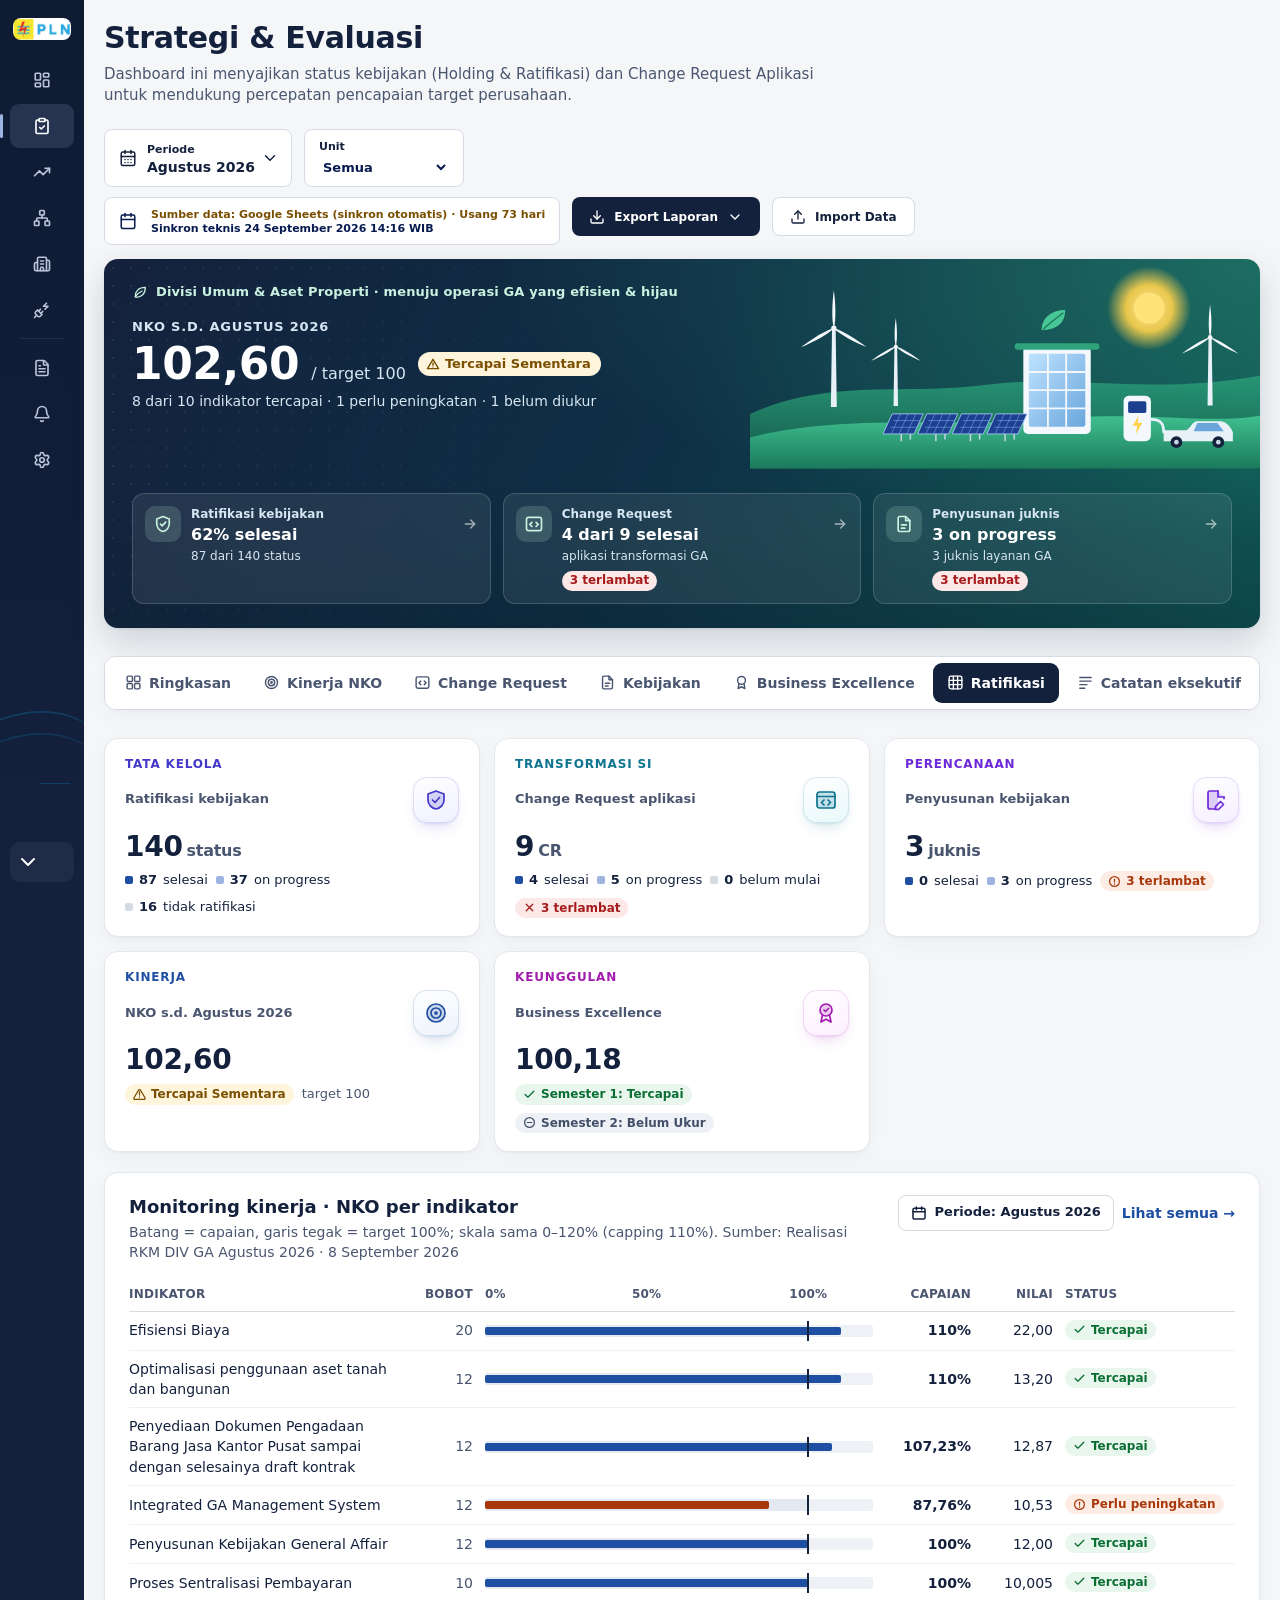
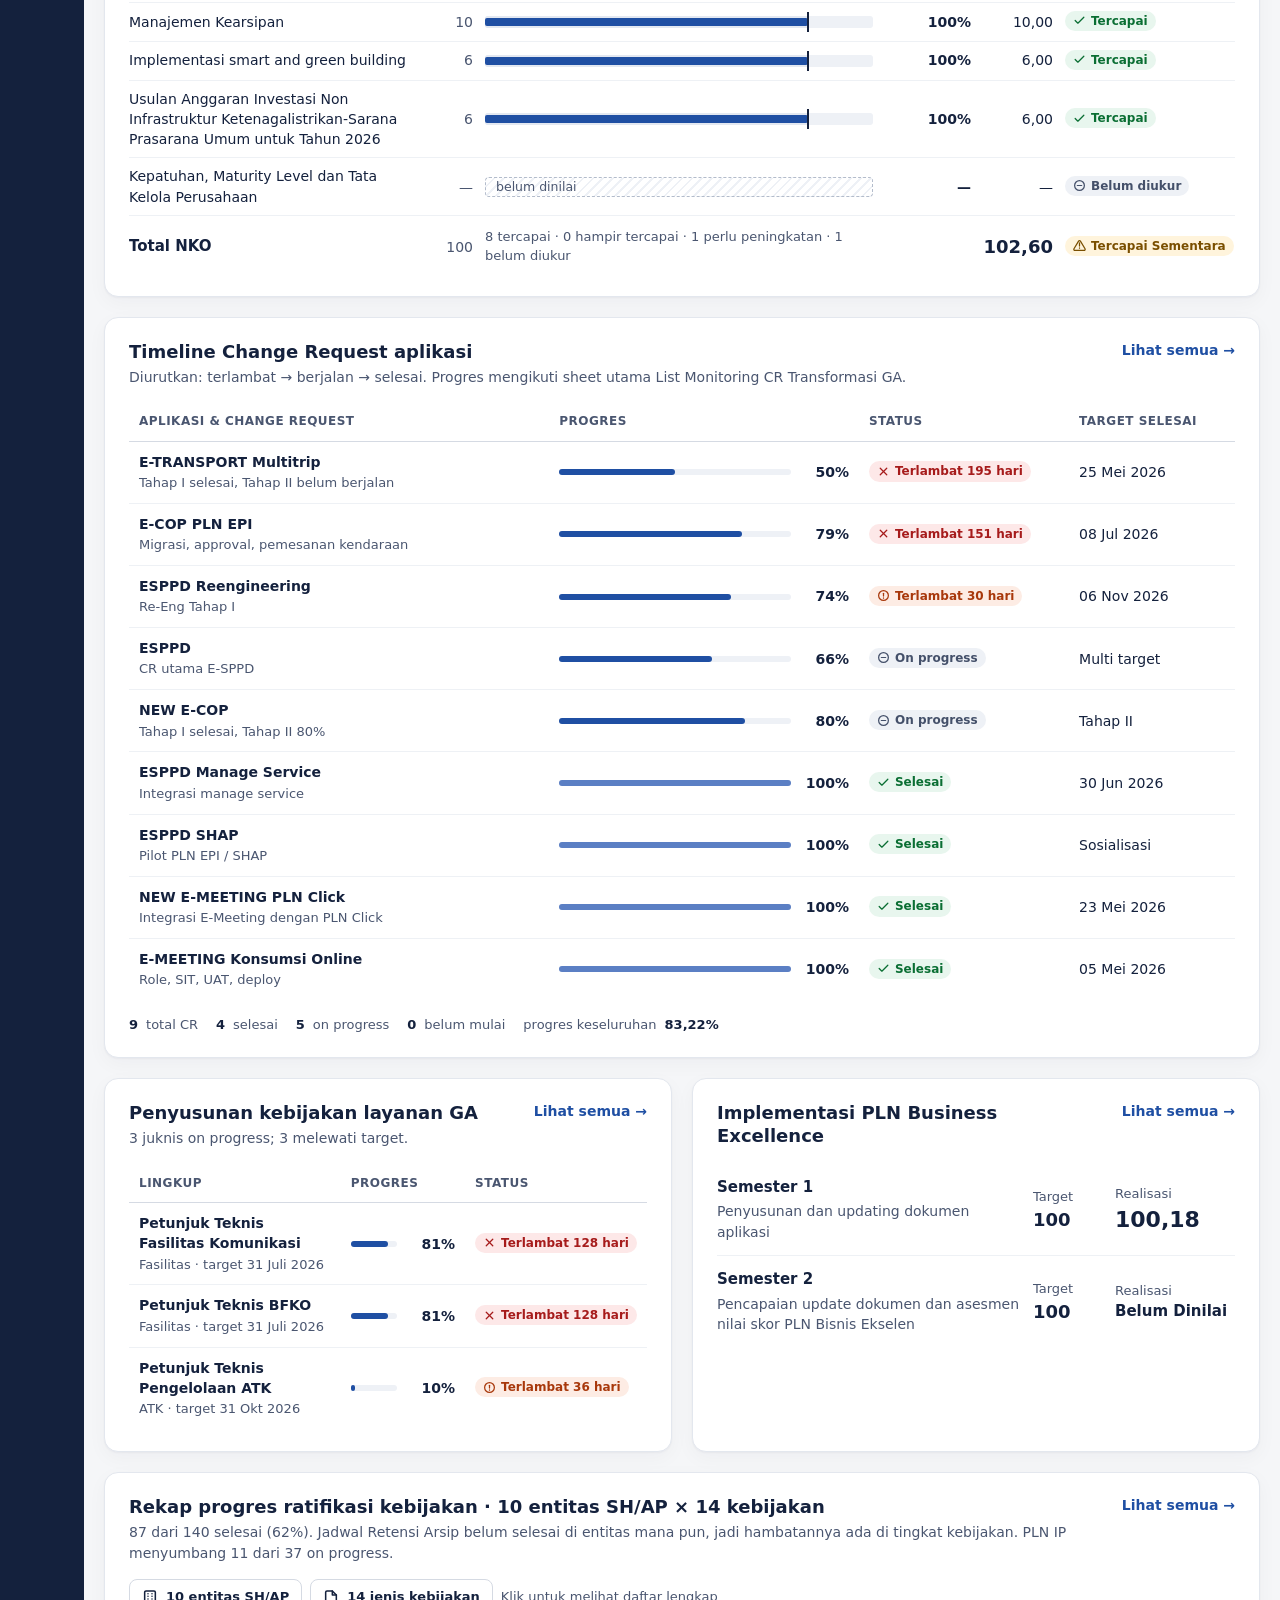
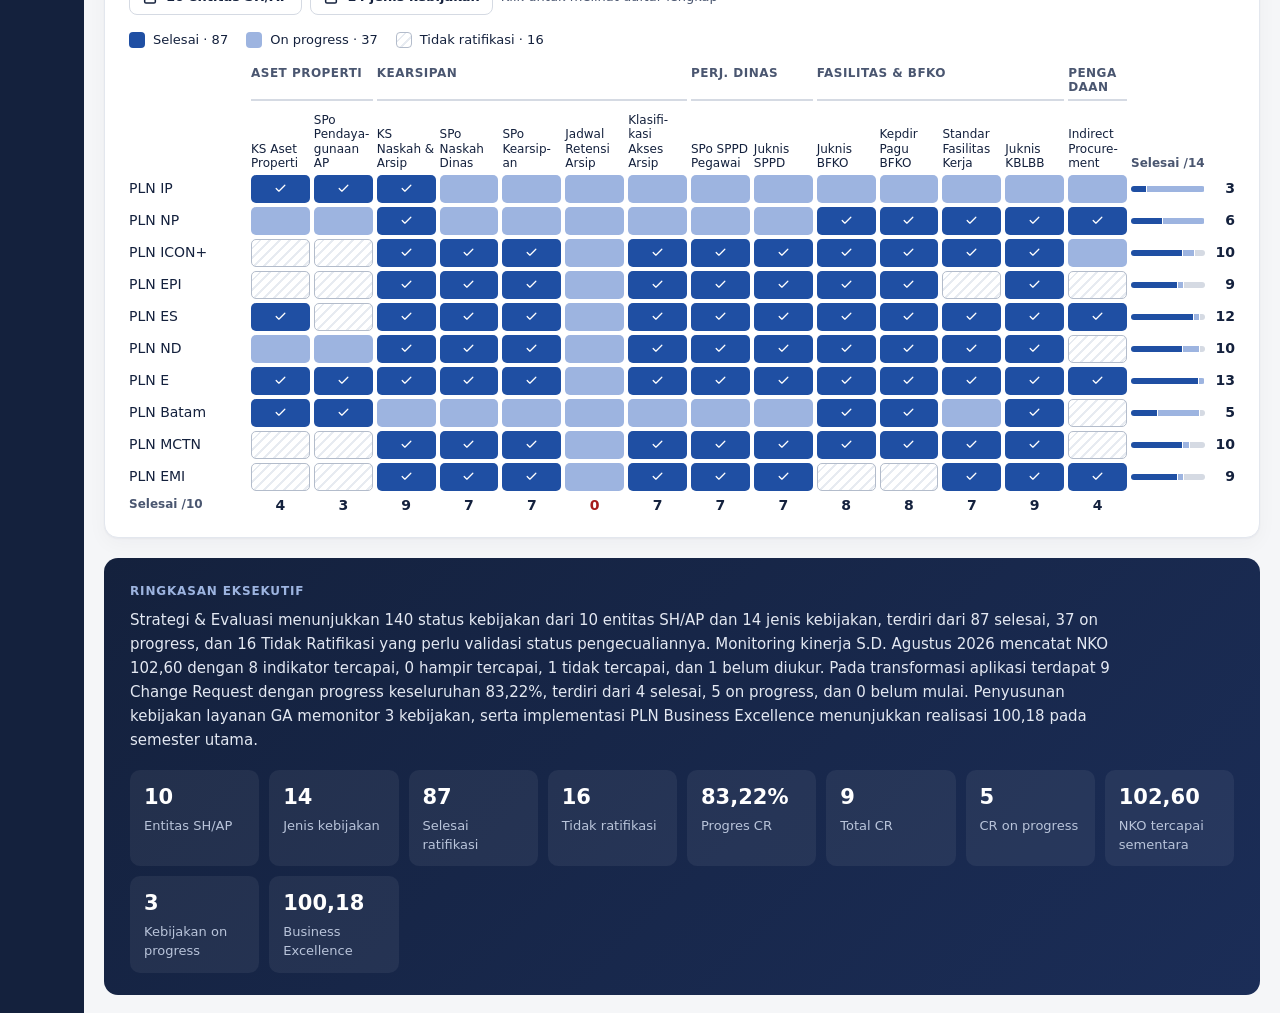
==== index.html @ 68b2d519 "Promosi dari dashboard-ga-claude@e117f4a" ====
<!doctype html>
<html lang="id">
  <head>
    <meta charset="utf-8" />
    <meta name="viewport" content="width=device-width, initial-scale=1" />
    <title>Dashboard Strategi & Evaluasi PLN</title>
    <meta
      name="description"
      content="Dashboard Strategi & Evaluasi, investasi, anggaran operasional, dan kesiapan EV untuk monitoring manajerial."
    />
    <meta name="robots" content="noindex, nofollow, noarchive" />
    <meta name="referrer" content="strict-origin-when-cross-origin" />
    <meta
      http-equiv="Content-Security-Policy"
      content="default-src 'self'; script-src 'self'; style-src 'self' 'unsafe-inline'; img-src 'self' data: https://tile.openstreetmap.org https://*.tile.openstreetmap.org; frame-src 'self'; connect-src 'self'; object-src 'none'; base-uri 'self'; form-action 'none'; worker-src 'self' blob:; upgrade-insecure-requests"
    />
    <meta http-equiv="Cache-Control" content="no-cache, no-store, must-revalidate" />
    <meta http-equiv="Pragma" content="no-cache" />
    <meta http-equiv="Expires" content="0" />
    <script src="./assets/frame-guard.js?v=20260929-1"></script>
    <link rel="icon" href="data:," />
    <link
      rel="stylesheet"
      href="./assets/leaflet-1.9.4.min.css?v=20260921-1"
    />
    <link rel="stylesheet" href="./styles.css?v=20260921-1" />
    <link rel="stylesheet" href="./assets/redesign.css?v=20260925-1" />
  </head>
  <body>
    <div class="app-shell">
      <aside class="sidebar" aria-label="Navigasi utama">
        <div class="brand">
          <img class="pln-logo" src="./assets/pln-logo.png?v=20260715-6" alt="PLN" />
        </div>

        <nav class="nav-list">
          <a href="#" class="nav-item" data-nav="dashboard">
            <i data-lucide="layout-dashboard"></i>
            <span>Overview</span>
          </a>
          <a href="#" class="nav-item is-active" data-nav="strategy">
            <i data-lucide="clipboard-check"></i>
            <span>Strategi & Evaluasi</span>
          </a>
          <a href="#" class="nav-item" data-nav="investment">
            <i data-lucide="trending-up"></i>
            <span>Investasi</span>
          </a>
          <a href="#" class="nav-item" data-nav="ao">
            <i data-lucide="network"></i>
            <span>AO Kantor Pusat</span>
          </a>
          <a href="#" class="nav-item" data-nav="ao-office">
            <i data-lucide="building-2"></i>
            <span>AO Korporat</span>
          </a>
          <a href="#" class="nav-item" data-nav="ev-infra">
            <i data-lucide="plug-zap"></i>
            <span>Infrastruktur Kesiapan EV</span>
          </a>
          <a href="#" class="nav-item" data-nav="analytics">
            <i data-lucide="file-text"></i>
            <span>Laporan & Analitik</span>
          </a>
          <a href="#" class="nav-item" data-nav="alerts">
            <i data-lucide="bell"></i>
            <span>Alert Center</span>
          </a>
          <a href="#" class="nav-item" data-nav="settings">
            <i data-lucide="settings"></i>
            <span>Pengaturan</span>
          </a>
        </nav>

        <div class="sidebar-art" aria-hidden="true">
          <div class="tower tower-left"></div>
          <div class="tower tower-right"></div>
          <div class="wave wave-one"></div>
          <div class="wave wave-two"></div>
        </div>

        <div class="user-box">
          <div class="avatar">YS</div>
          <div>
            <strong>Yosua S.</strong>
            <span>Admin</span>
          </div>
          <i data-lucide="chevron-down"></i>
        </div>
      </aside>

      <main class="dashboard">
        <header class="page-header">
          <div class="title-block">
            <h1>Strategi & Evaluasi</h1>
            <p class="description">
              Dashboard ini menyajikan status kebijakan (Holding & Ratifikasi) dan Change Request
              Aplikasi untuk mendukung percepatan pencapaian target perusahaan.
            </p>
            <p class="source-status-line" hidden>
              Sumber data: <strong>Google Sheets (sinkron otomatis)</strong> · sinkron <span>memuat data...</span>
            </p>
          </div>

          <div class="header-actions">
            <div class="filters" aria-label="Filter dashboard">
              <div class="period-filter">
                <button class="period-trigger" type="button" id="periodTrigger" aria-expanded="false" aria-controls="periodPicker">
                  <i data-lucide="calendar-days"></i>
                  <span>
                    <small>Periode</small>
                    <strong id="periodLabel">Juli 2026</strong>
                  </span>
                  <i data-lucide="chevron-down"></i>
                </button>
                <div class="period-picker" id="periodPicker" hidden>
                  <div class="period-picker-head">
                    <button type="button" id="prevYear" aria-label="Tahun sebelumnya"><i data-lucide="chevron-left"></i></button>
                    <strong id="periodYear">2026</strong>
                    <button type="button" id="nextYear" aria-label="Tahun berikutnya"><i data-lucide="chevron-right"></i></button>
                  </div>
                  <div class="month-grid" id="monthGrid" aria-label="Pilih bulan"></div>
                </div>
              </div>
              <label>
                <span>Unit</span>
                <select id="unitFilter">
                  <option>Semua</option>
                  <option>General Affairs</option>
                  <option>PLN EPI</option>
                </select>
              </label>
            </div>

            <div class="date-card source-date-card">
              <i data-lucide="calendar"></i>
              <div>
                <small id="strategySourceStatus">Sumber data: Google Sheets (sinkron otomatis)</small>
                <span>Sinkron teknis <strong data-last-updated>15 Juli 2026 10:30 WIB</strong></span>
              </div>
            </div>

            <div class="export-menu">
              <button class="export-btn" type="button" id="exportMenuButton" aria-expanded="false" aria-controls="exportOptions">
                <i data-lucide="download"></i>
                <span>Export Laporan</span>
                <i data-lucide="chevron-down"></i>
              </button>
              <div class="export-options" id="exportOptions" hidden>
                <button type="button" data-export="pdf"><i data-lucide="file-text"></i><span>PDF</span><small>Siap cetak / presentasi</small></button>
                <button type="button" data-export="xlsx"><i data-lucide="file-spreadsheet"></i><span>Excel</span><small>Workbook laporan</small></button>
                <button type="button" data-export="csv"><i data-lucide="table"></i><span>CSV</span><small>Data mentah CR</small></button>
                <button type="button" data-export="json"><i data-lucide="braces"></i><span>JSON</span><small>Backup data dashboard</small></button>
              </div>
            </div>
            <button class="import-btn" type="button" id="importData">
              <i data-lucide="upload"></i>
              <span>Import Data</span>
            </button>
            <input
              class="sr-only"
              type="file"
              id="dataFile"
              accept=".xlsx,.xls,.csv,.json"
              aria-label="Import data source Strategi dan Evaluasi"
            />
          </div>
        </header>

        <section class="executive-dashboard-view exec2" id="executiveDashboardView" aria-label="Executive Dashboard">
          <header class="exec2-topbar">
            <div>
              <h2>Executive Dashboard <span>Umum & Aset Properti</span></h2>
              <p>EVP - PT PLN (Persero)</p>
            </div>
            <div class="exec2-controls">
              <span><i data-lucide="calendar-days"></i> Juni 2026 <i data-lucide="chevron-down"></i></span>
              <span><i data-lucide="user-round"></i> Administrator GA <i data-lucide="chevron-down"></i></span>
              <span class="exec2-theme" aria-label="Pilihan tema dashboard"><b></b><b></b><b></b><b></b></span>
              <button type="button" aria-label="Mode gelap"><i data-lucide="moon"></i></button>
              <button type="button" aria-label="Keluar"><i data-lucide="log-out"></i> Keluar</button>
            </div>
          </header>

          <div class="exec2-subline">
            <strong>Realisasi Biaya s.d. Juni 2026</strong>
            <span>Sinkron teknis <b data-last-updated>15 Juli 2026 10:30 WIB</b> - periode bisnis mengikuti masing-masing sumber</span>
          </div>

          <div class="exec2-cost-grid">
            <article class="exec2-cost-card blue">
              <div class="exec2-cost-head"><b>1</b><h3>Realisasi Biaya<br />Adm. Umum Korporat</h3><i data-lucide="info"></i></div>
              <div class="exec2-cost-body">
                <div class="exec2-cost-icon"><i data-lucide="database"></i></div>
                <div><strong>3.533.761 <small>jt</small></strong><span>s.d. Juni</span></div>
                <div class="exec2-gauge" style="--value:108"><strong>108%</strong><span>terhadap target</span></div>
              </div>
              <div class="exec2-cost-meta"><span>Target s.d. Juni <b>3.262.876 jt</b></span><span>Realisasi 2025 <b>3.003.849 jt</b></span></div>
              <div class="exec2-mini-trend blue-line"></div>
              <div class="exec2-cost-signals"><span class="up">98% vs Target</span><span class="up">2025</span><span class="bad">110% vs Prognosa</span></div>
            </article>
            <article class="exec2-cost-card green">
              <div class="exec2-cost-head"><b>2</b><h3>Realisasi Biaya<br />Adm. Umum Kantor Pusat</h3><i data-lucide="info"></i></div>
              <div class="exec2-cost-body">
                <div class="exec2-cost-icon"><i data-lucide="file-search"></i></div>
                <div><strong>2.287.654 <small>jt</small></strong><span>s.d. Juni</span></div>
                <div class="exec2-gauge" style="--value:95"><strong>95%</strong><span>terhadap target</span></div>
              </div>
              <div class="exec2-cost-meta"><span>Target s.d. Juni <b>2.420.000 jt</b></span><span>Realisasi 2025 <b>2.120.985 jt</b></span></div>
              <div class="exec2-mini-trend green-line"></div>
              <div class="exec2-cost-signals"><span class="up">95% vs Target</span><span class="up">62%</span><span class="bad">108% vs Prognosa</span></div>
            </article>
            <article class="exec2-cost-card purple">
              <div class="exec2-cost-head"><b>3</b><h3>Realisasi Biaya<br />Pemeliharaan KP</h3><i data-lucide="info"></i></div>
              <div class="exec2-cost-body">
                <div class="exec2-cost-icon"><i data-lucide="wrench"></i></div>
                <div><strong>1.125.842 <small>jt</small></strong><span>s.d. Juni</span></div>
                <div class="exec2-gauge" style="--value:95"><strong>95%</strong><span>terhadap target</span></div>
              </div>
              <div class="exec2-cost-meta"><span>Target s.d. Juni <b>1.180.000 jt</b></span><span>Realisasi 2025 <b>1.045.213 jt</b></span></div>
              <div class="exec2-mini-trend purple-line"></div>
              <div class="exec2-cost-signals"><span class="up">95% vs Target</span><span class="up">62%</span><span class="bad">108% vs Prognosa</span></div>
            </article>
            <article class="exec2-cost-card orange">
              <div class="exec2-cost-head"><b>4</b><h3>Realisasi Biaya<br />NAC</h3><i data-lucide="info"></i></div>
              <div class="exec2-cost-body">
                <div class="exec2-cost-icon"><i data-lucide="bar-chart-3"></i></div>
                <div><strong>456.789 <small>jt</small></strong><span>s.d. Juni</span></div>
                <div class="exec2-gauge" style="--value:91"><strong>91%</strong><span>terhadap target</span></div>
              </div>
              <div class="exec2-cost-meta"><span>Target s.d. Juni <b>500.000 jt</b></span><span>Realisasi 2025 <b>398.765 jt</b></span></div>
              <div class="exec2-mini-trend orange-line"></div>
              <div class="exec2-cost-signals"><span class="up">91% vs Target</span><span class="up">37%</span><span class="bad">115% vs Prognosa</span></div>
            </article>
            <article class="exec2-cost-card teal">
              <div class="exec2-cost-head"><b>5</b><h3>Realisasi Investasi</h3><i data-lucide="info"></i></div>
              <div class="exec2-cost-body">
                <div class="exec2-cost-icon"><i data-lucide="network"></i></div>
                <div><strong>1.987.321 <small>jt</small></strong><span>s.d. Juni</span></div>
                <div class="exec2-gauge" style="--value:95"><strong>95%</strong><span>terhadap target</span></div>
              </div>
              <div class="exec2-cost-meta"><span>Target s.d. Juni <b>2.100.000 jt</b></span><span>Realisasi 2025 <b>1.732.450 jt</b></span></div>
              <div class="exec2-mini-trend teal-line"></div>
              <div class="exec2-cost-signals"><span class="up">95% vs Target</span><span class="up">37%</span><span class="bad">115% vs Prognosa</span></div>
            </article>
          </div>

          <div class="exec2-content-grid">
            <div class="exec2-left-column">
            <article class="exec2-panel exec2-forecast-panel">
              <div class="exec2-panel-head">
                <h3>Perbandingan RKAP, Realisasi & Forecast <small>(Rp Triliun)</small></h3>
                <span>Rp Triliun</span>
              </div>
              <div class="exec2-forecast-legend"><span><b class="rkap"></b>RKAP</span><span><b class="actual"></b>Realisasi</span><span><b class="forecast"></b>Forecast</span></div>
              <div class="exec2-forecast-chart" aria-label="Perbandingan RKAP, Realisasi dan Forecast">
                <div class="exec2-forecast-group">
                  <div class="exec2-bar rkap" style="--h:100%"><strong>10,89</strong></div>
                  <div class="exec2-bar actual" style="--h:3%"><strong>0,34</strong></div>
                  <div class="exec2-bar forecast" style="--h:90%"><strong>9,80</strong></div>
                  <span>AI</span>
                </div>
                <div class="exec2-forecast-group">
                  <div class="exec2-bar rkap" style="--h:12%"><strong>1,35</strong></div>
                  <div class="exec2-bar actual" style="--h:4%"><strong>0,41</strong></div>
                  <div class="exec2-bar forecast" style="--h:11%"><strong>1,20</strong></div>
                  <span>AKI</span>
                </div>
                <div class="exec2-forecast-group">
                  <div class="exec2-bar rkap" style="--h:81%"><strong>8,86</strong></div>
                  <div class="exec2-bar actual" style="--h:33%"><strong>3,54</strong></div>
                  <div class="exec2-bar forecast" style="--h:69%"><strong>7,51</strong></div>
                  <span>AO</span>
                </div>
              </div>
              <div class="exec2-forecast-note"><i data-lucide="info"></i> Forecast dihitung berdasarkan realisasi s.d. Juni dan pipeline percepatan.</div>
            </article>

            <div class="exec2-center-stack">
              <article class="exec2-panel">
                <div class="exec2-panel-head"><h3>AO Korporat & SHAP</h3><span>RKAP 8,86 T - 10 entitas</span></div>
                <div class="exec2-ao-bars">
                  <div><i data-lucide="building-2"></i><span>Holding</span><b><em style="width:100%"></em></b><strong>1.835.286</strong></div>
                  <div><i data-lucide="users"></i><span>SHAP (10 entitas)</span><b><em style="width:93%"></em></b><strong>1.711.236</strong></div>
                  <div class="negative"><i data-lucide="minus"></i><span>Eliminasi</span><b><em style="width:34%"></em></b><strong>(615.335)</strong></div>
                  <div><i data-lucide="layers"></i><span>Konsolidasi</span><b><em style="width:86%"></em></b><strong>2.931.187</strong></div>
                </div>
                <div class="exec2-highlight"><i data-lucide="trending-up"></i><span>Realisasi AO Korporat</span><strong>3.533.761 <small>jt</small></strong><em>116% YoY - perlu dimonitor</em></div>
              </article>
              <article class="exec2-panel">
                <div class="exec2-panel-head"><h3>AO Korporat - Indikator Tambahan</h3><span>ilustratif</span></div>
                <div class="exec2-extra-kpi"><div><span>RKAP Korporat</span><strong>8.860.000 jt</strong></div><div><span>Penyerapan</span><strong>39,9%</strong></div></div>
                <div class="exec2-prognosa"><span>Prognosa 2026</span><b></b><strong>7.987.839 jt</strong></div>
                <div class="exec2-ranking-mini"><h4>Ranking Unit (H/SHAP) - Realisasi</h4><p><span>1. PLN Icon Plus</span><b><i style="width:100%"></i></b><strong>412.331 jt</strong></p><p><span>2. PLN Enjiniring</span><b><i style="width:70%"></i></b><strong>287.554 jt</strong></p><p><span>3. PLN Batam</span><b><i style="width:49%"></i></b><strong>201.808 jt</strong></p></div>
              </article>
            </div>
            </div>

            <div class="exec2-right-column">
            <article class="exec2-panel exec2-invest-panel">
              <div class="exec2-panel-head"><h3>Penyerapan AI & AKI</h3><span>Report 16 Juli 2026</span></div>
              <div class="exec2-duo-kpi"><div><span>Realisasi AI</span><strong>344,27 M</strong><small>dari AI 2026 10,89 T</small></div><div><span>Realisasi AKI</span><strong>412,23 M</strong><small>30,43% dari 1,35 T</small></div></div>
              <h4>Penyerapan AKI per Lokasi</h4>
              <div class="exec2-location-bars">
                <div><span>Kantor Pusat</span><b><i style="width:29%"></i></b><strong>29,02%</strong><small>341,29 M dari 1.175,85 M</small></div>
                <div><span>Sarpras Unit</span><b><i style="width:40%"></i></b><strong>39,71%</strong><small>70,94 M dari 178,66 M</small></div>
                <div><span>Penyerapan AI (total)</span><b><i style="width:3%"></i></b><strong>3,2%</strong><small>344,27 M dari 10,89 T</small></div>
              </div>
              <div class="exec2-warning-line"><i data-lucide="circle-alert"></i> Gap 942,28 M belum terserap - perlu BAPP & rekomposisi</div>
              <h4>Komposisi AI & AKI per Lokasi</h4>
              <table class="exec2-small-table"><thead><tr><th>Lokasi</th><th>AI</th><th>AKI</th></tr></thead><tbody><tr><td>Kantor Pusat</td><td>10,64 T</td><td>1,18 T</td></tr><tr><td>Sarpras Unit</td><td>255,31 M</td><td>178,66 M</td></tr></tbody></table>
            </article>

            <div class="exec2-right-stack">
              <article class="exec2-panel">
                <div class="exec2-panel-head"><h3>Anggaran Operasi - Kantor Pusat</h3><span>116% YoY</span></div>
                <div class="exec2-op-kpi"><div><span>Realisasi AO</span><strong>3.533.761 <small>jt</small></strong><small>s.d. Juni</small></div><div><span>RKAP 2026</span><strong>3.647.914 <small>jt</small></strong><small>penyerapan 40%</small></div></div>
                <h4>Top Unsur Biaya (Rp Juta)</h4>
                <div class="exec2-expense-bars"><p><span>Honorarium</span><b><i style="width:100%"></i></b><strong>597.771</strong><em>31%</em></p><p><span>Beban Amortisasi</span><b><i style="width:51%"></i></b><strong>306.464</strong><em>16%</em></p><p><span>Teknologi Informasi</span><b><i style="width:45%"></i></b><strong>267.682</strong><em>14%</em></p><p><span>Perjalanan Dinas</span><b><i style="width:10%"></i></b><strong>61.521</strong><em>3%</em></p></div>
              </article>
              <article class="exec2-panel">
                <div class="exec2-panel-head"><h3>Strategi & Evaluasi GA</h3><span>NKO 106,84 - tercapai</span></div>
                <h4>Ratifikasi Kebijakan Sub Holding & Anak Perusahaan</h4>
                <div class="exec2-policy-kpis"><div><strong>140</strong><span>Total Status Kebijakan</span></div><div><strong>87</strong><span>Selesai</span></div><div><strong>37</strong><span>On Progress</span></div><div><strong>16</strong><span>Tidak Ratifikasi</span></div></div>
                <div class="exec2-cr-progress"><span>Progress Change Request</span><b><i style="width:62.56%"></i></b><strong id="overallProgress">62,56%</strong><small><span data-bind="doneCr">2</span> CR selesai - <span data-bind="progressCr">6</span> on progress - <span data-bind="notStartedCr">1</span> belum mulai</small></div>
                <div class="exec2-policy-list"><p><span>Draft Kebijakan Layanan GA #1</span><b><i style="width:81%"></i></b><strong>81%</strong></p><p><span>Draft Kebijakan Layanan GA #2</span><b><i style="width:81%"></i></b><strong>81%</strong></p><p><span>Draft Kebijakan Layanan GA #3</span><b><i style="width:10%"></i></b><strong>10%</strong></p><p class="exec2-nko-line"><span>NKO Strategi & Evaluasi</span><b><i style="width:100%"></i></b><strong data-bind="summaryNko">106,84</strong></p></div>
                <div class="exec2-business-excellence">
                  <div>
                    <span>PLN Business Excellence</span>
                    <strong>100,18%</strong>
                    <small>Realisasi terhadap target program</small>
                  </div>
                  <p><b>Semester 1</b><span>Penyusunan & updating dokumen aplikasi</span><em>Target 100% | Realisasi 100,18%</em></p>
                  <p><b>Semester 2</b><span>Update dokumen dan asesmen skor PLN Bisnis Ekselen</span><em>Target 293,75 | Realisasi 100,18%</em></p>
                </div>
              </article>
            </div>
            </div>
          </div>

          <div class="exec2-footer-grid">
            <article class="exec2-panel exec2-legend"><h3>Keterangan KPI</h3><div><span><b class="green-dot"></b>vs Target<small>Perbandingan terhadap target s.d. Juni 2026</small></span><span><b class="green-dot"></b>vs 2025<small>Perbandingan terhadap realisasi Juni 2025</small></span><span><b class="red-dot"></b>vs Prognosa<small>Perbandingan terhadap prognosa tahun 2026</small></span></div></article>
            <article class="exec2-panel exec2-insight"><i data-lucide="target"></i><h3>Insight Utama</h3><ul><li>Secara keseluruhan realisasi biaya s.d. Juni 2026 mencapai 76% dari target.</li><li>Kategori dengan kinerja di atas target: Adm. Umum Korporat (108%).</li><li>Fokus percepatan: NAC dan Pemeliharaan KP agar optimal mencapai target tahunan.</li></ul></article>
          </div>
        </section>

        <section class="investment-view" id="investmentView" aria-label="Dashboard Investasi">
          <div class="investment-hero">
            <div>
              <span data-investment-text="reportDate">Report ANG Investasi - 16 Juli 2026</span>
              <h2>Dashboard Monitoring Anggaran Investasi</h2>
              <p>
                Ringkasan AI dan AKI 2026, progres realisasi s.d. Juni, usulan AI 2027, serta
                kebutuhan keputusan untuk percepatan penyerapan dan penerbitan anggaran.
              </p>
            </div>
            <div class="investment-hero-signal">
              <strong>Executive Signal</strong>
              <span data-investment-text="executiveSignal">AKI terserap 30,43% per 16 Juli 2026. Perbarui sumber dan validasi BAPP sebelum menjadikannya dasar aksi berjalan.</span>
            </div>
          </div>

          <div class="investment-actions-panel">
            <article>
              <i data-lucide="upload-cloud"></i>
              <div>
                <strong>Import Data Investasi</strong>
                <span>Upload data source Excel/CSV/JSON untuk update angka AI, AKI, prioritas, dan status monitoring.</span>
              </div>
              <div class="investment-import-actions">
                <button class="import-btn" type="button" id="investmentImportData">
                  <i data-lucide="upload"></i>
                  <span>Import Data</span>
                </button>
                <a class="investment-template-btn" href="./assets/template-data-source-investasi.xlsx" download>
                  <i data-lucide="file-spreadsheet"></i>
                  <span>Template</span>
                </a>
              </div>
              <input class="sr-only" type="file" id="investmentDataFile" accept=".xlsx,.xls,.csv,.json" aria-label="Import data source Investasi" />
            </article>
            <article>
              <i data-lucide="download-cloud"></i>
              <div>
                <strong>Export Laporan Investasi</strong>
                <span>Download laporan dalam PDF atau data source dalam format Excel, CSV, dan JSON.</span>
              </div>
              <div class="investment-export-actions">
                <button type="button" data-investment-export="pdf"><i data-lucide="file-text"></i><span>PDF</span></button>
                <button type="button" data-investment-export="xlsx"><i data-lucide="file-spreadsheet"></i><span>Excel</span></button>
                <button type="button" data-investment-export="csv"><i data-lucide="table"></i><span>CSV</span></button>
                <button type="button" data-investment-export="json"><i data-lucide="braces"></i><span>JSON</span></button>
              </div>
            </article>
          </div>

          <div class="investment-kpi-grid">
            <article class="investment-kpi">
              <span>Total Anggaran Investasi 2026</span>
              <strong data-investment-text="totalInvestment">10,89 T</strong>
              <small data-investment-text="totalInvestmentNote">KP 10,64 T + Sarpras Unit 255,31 M</small>
              <div class="investment-bar split" title="Komposisi: Kantor Pusat | Sarpras Unit"><i data-investment-width="aiOfficeSharePct" style="width: 97.7%"></i><i data-investment-width="aiSarprasSharePct" style="width: 2.3%"></i></div>
            </article>
            <article class="investment-kpi">
              <span>Realisasi AI s.d. Juni</span>
              <strong data-investment-text="aiRealization">344,27 M</strong>
              <small data-investment-text="aiRealizationNote">3,16% dari total AI terbit</small>
              <div class="investment-bar blue"><i data-investment-width="aiRealizationPct" style="width: 3.16%"></i></div>
            </article>
            <article class="investment-kpi">
              <span>Total AKI 2026</span>
              <strong data-investment-text="akiTotal">1,35 T</strong>
              <small data-investment-text="akiTotalNote">KP 1,18 T + Sarpras Unit 178,66 M</small>
              <div class="investment-bar split" title="Komposisi: Kantor Pusat | Sarpras Unit"><i data-investment-width="akiOfficeSharePct" style="width: 86.8%"></i><i data-investment-width="akiSarprasSharePct" style="width: 13.2%"></i></div>
            </article>
            <article class="investment-kpi">
              <span>Realisasi AKI s.d. Juni</span>
              <strong data-investment-text="akiRealization">412,23 M</strong>
              <small data-investment-text="akiRealizationNote">30,43% dari total AKI</small>
              <div class="investment-bar amber"><i data-investment-width="akiRealizationPct" style="width: 30.43%"></i></div>
            </article>
          </div>

          <div class="investment-chart-grid">
            <article class="investment-panel investment-chart-panel">
              <div class="investment-panel-head">
                <h3>Monitoring Penyerapan AKI</h3>
                <p>Melihat posisi serapan kas investasi s.d. Juni dan gap terhadap anggaran terbit.</p>
              </div>
              <div class="aki-chart">
                <div class="aki-gauge">
                  <div class="aki-gauge-ring" data-investment-style="akiRealizationPct" style="--value: 30.43">
                    <strong data-investment-text="akiRealizationPct">30,43%</strong>
                    <span>Terserap</span>
                  </div>
                  <p data-investment-text="akiGaugeNote">412,23 M dari total AKI 1.354,51 M sudah terealisasi.</p>
                  <div class="aki-status-chips">
                    <b data-investment-text="akiRealizationChip">Realisasi 412,23 M</b>
                    <b class="amber" data-investment-text="akiGapChip">Sisa 942,28 M</b>
                  </div>
                </div>
                <div class="aki-bars">
                  <div>
                    <span>Kantor Pusat</span>
                    <b><i data-investment-width="akiOfficePct" style="width: 29.02%"></i></b>
                    <strong><span data-investment-text="akiOfficePct">29,02%</span><small data-investment-text="akiOfficeNote">341,29 M dari 1.175,85 M</small></strong>
                  </div>
                  <div>
                    <span>Sarpras Unit</span>
                    <b><i data-investment-width="akiSarprasPct" style="width: 39.71%"></i></b>
                    <strong><span data-investment-text="akiSarprasPct">39,71%</span><small data-investment-text="akiSarprasNote">70,94 M dari 178,66 M</small></strong>
                  </div>
                  <div>
                    <span>Gap AKI belum terserap</span>
                    <b class="amber"><i data-investment-width="akiGapPct" style="width: 69.57%"></i></b>
                    <strong><span data-investment-text="akiGapPct">69,57%</span><small data-investment-text="akiGapNote">Perlu BAPP & rekomposisi</small></strong>
                  </div>
                </div>
              </div>
              <div class="aki-insight">
                <strong>Prioritas baca dashboard</strong>
                <span data-investment-text="akiInsight">Serapan AKI tercatat 30,43% per 16 Juli 2026. Perlakukan gap 942,28 M sebagai backlog verifikasi sampai sumber, BAPP, dan pipeline diperbarui.</span>
              </div>
            </article>

            <article class="investment-panel investment-chart-panel">
              <div class="investment-panel-head">
                <h3>Monitoring Usulan AI 2027</h3>
                <p>Memantau tahapan usulan agar proses handshake dan validasi tidak menjadi bottleneck.</p>
              </div>
              <div class="ai-funnel">
                <div class="done" style="--w: 100%">
                  <span>Proses DAMS CP</span>
                  <strong>Selesai</strong>
                </div>
                <div class="done" style="--w: 100%">
                  <span>Challenge Session</span>
                  <strong>Selesai</strong>
                </div>
                <div class="progress" style="--w: 68%">
                  <span>Handshake Alokasi Usulan</span>
                  <strong>On Progress</strong>
                </div>
                <div class="waiting" style="--w: 45%">
                  <span>Validasi & Prioritisasi Lanjutan</span>
                  <strong>Menunggu Review</strong>
                </div>
              </div>
              <div class="ai-chart-note">
                <strong>Fokus Manajemen:</strong>
                <span>Percepat TTD BA handshake D2/D3, validasi usulan prioritas, dan finalisasi dokumen KKP untuk proses DAMS CP berikutnya.</span>
              </div>
            </article>
          </div>

          <div class="investment-grid">
            <article class="investment-panel">
              <div class="investment-panel-head">
                <h3>Komposisi AI & AKI 2026</h3>
                <p>Panjang batang = porsi AI terbit per lokasi. Nilai dalam miliar rupiah.</p>
              </div>
              <div class="investment-comparison">
                <div>
                  <span>Kantor Pusat · <em data-investment-text="aiOfficeSharePct">97,7%</em> dari AI</span>
                  <strong>AI <em data-investment-text="aiOfficeTotal">10.636,92 M</em></strong>
                  <small>AKI: <em data-investment-text="akiOfficeNote">341,29 M dari 1.175,85 M</em> terealisasi</small>
                  <b data-investment-width="aiOfficeSharePct" style="width: 97.7%"></b>
                </div>
                <div>
                  <span>Sarpras Unit · <em data-investment-text="aiSarprasSharePct">2,3%</em> dari AI</span>
                  <strong>AI <em data-investment-text="aiSarprasTotal">255,31 M</em></strong>
                  <small>AKI: <em data-investment-text="akiSarprasNote">70,94 M dari 178,66 M</em> terealisasi</small>
                  <b data-investment-width="aiSarprasSharePct" style="width: 2.3%"></b>
                </div>
              </div>
            </article>

            <article class="investment-panel">
              <div class="investment-panel-head">
                <h3>Prioritas Keputusan</h3>
                <p>Hal yang perlu dikunci agar target penyerapan terkendali.</p>
              </div>
              <ul class="investment-action-list">
                <li><strong>Evaluasi periode terbaru</strong><span>Perbarui periode realisasi dan validasi keterkaitan BAPP sebelum menetapkan aksi berikutnya.</span></li>
                <li><strong>Rekomposisi AKI</strong><span>Tambahan AKI dilakukan berbasis BAPP dan rekomposisi dari pagu AKI yang terbit.</span></li>
                <li><strong>Tambahan kebutuhan AI</strong><span data-investment-text="aiAdditionalNeed">Indikasi kebutuhan: DIV TEN 100 M, DIV RSL 80 M, DIV MEB 80 M.</span></li>
              </ul>
            </article>
          </div>

          <div class="investment-grid wide">
            <article class="investment-panel">
              <div class="investment-panel-head">
                <h3>Usulan AI 2027</h3>
                <p>Status proses top down dan handshake alokasi usulan.</p>
              </div>
              <div class="investment-timeline">
                <div class="done"><i></i><strong>Proses DAMS CP</strong><span>Selesai</span></div>
                <div class="done"><i></i><strong>Challenge Session</strong><span>Selesai</span></div>
                <div class="progress"><i></i><strong>Handshake Alokasi Usulan</strong><span>On Progress - proses TTD BA</span></div>
                <div class="waiting"><i></i><strong>Validasi & Challenge Lanjutan</strong><span>Menunggu review/prioritisasi</span></div>
              </div>
            </article>

            <article class="investment-panel">
              <div class="investment-panel-head">
                <h3>AI Luncuran Kantor Pusat 2026</h3>
                <p>Perlu konfirmasi ulang perencanaan penggunaan anggaran.</p>
              </div>
              <div class="investment-luncuran">
                <div><strong data-investment-text="aiCarryoverPrk">42</strong><span>PRK</span></div>
                <div><strong data-investment-text="aiCarryoverTotal">2.912,71 M</strong><span>Total AI</span></div>
                <div><strong data-investment-text="aiCarryoverUsed">1.208,99 M</strong><span>Digunakan 2026</span></div>
                <div><strong data-investment-text="aiCarryoverUnused">1.703,71 M</strong><span>Belum digunakan</span></div>
              </div>
            </article>
          </div>

          <article class="investment-panel">
            <div class="investment-panel-head">
              <h3>Monitoring Sarpras Unit</h3>
              <p>Ringkasan AI/AKI Sarpras dan status pekerjaan 2026.</p>
            </div>
            <div class="investment-sarpras-grid">
              <div><span>SKAI Terbit</span><strong data-investment-text="sarprasSkaiIssued">270,70 M</strong><small>AI lanjutan terbit</small></div>
              <div><span>AKI Terbit</span><strong data-investment-text="sarprasAkiIssued">98,87 M</strong><small>AKI lanjutan terbit</small></div>
              <div><span>AI Murni 2026</span><strong data-investment-text="sarprasAiMurni">Belum Terbit</strong><small>Masih koordinasi penerbitan</small></div>
              <div><span>Progress PRK</span><strong data-investment-text="sarprasPrkProgress">9 selesai / 8 berjalan</strong><small>Monitoring terkontrak berlanjut</small></div>
            </div>
          </article>
        </section>

        <section class="ev-infra-view" id="evInfraView" aria-label="Infrastruktur Kesiapan EV"></section>

        <section class="ao-corporate-view" id="aoCorporateView" aria-label="AO Kantor Pusat">
          <div class="ao-embed-header">
            <div>
              <span>AO Kantor Pusat</span>
              <strong>Dashboard Administrasi Umum</strong>
            </div>
            <a href="https://emje-maker.github.io/dashboard-admumum/" target="_blank" rel="noreferrer">
              Buka Sumber <i data-lucide="external-link"></i>
            </a>
          </div>
          <iframe
            class="ao-full-frame"
            src="./assets/ao-kantor-pusat.html?v=20260921-1"
            title="Dashboard AO Kantor Pusat - Biaya Administrasi Umum"
            loading="lazy"
          ></iframe>
        </section>

        <section class="ao-office-view" id="aoOfficeView" aria-label="AO Korporat">
          <div class="ao-hero">
            <div>
              <span>AO Korporat - Biaya Administrasi Umum</span>
              <h2>Realisasi s.d Mei 2026</h2>
              <p>
                Data diadaptasi dari dashboard sumber Realisasi Biaya Administrasi Umum. Nilai ditampilkan dalam
                juta Rupiah dengan fokus pada sinyal keputusan manajemen.
              </p>
            </div>
            <a class="ao-source-link" href="https://emje-maker.github.io/dashboard-admumum/" target="_blank" rel="noreferrer">
              Buka Sumber <i data-lucide="external-link"></i>
            </a>
          </div>

          <article class="ao-finance-card">
            <div class="ao-finance-head">
              <div>
                <span>Panel Kerja Keuangan AO Korporat</span>
                <strong>Realisasi, serapan RKAP, target s.d. Mei, dan proyeksi 2026</strong>
              </div>
              <b>S.D. Mei 2026</b>
            </div>
            <div class="ao-finance-grid">
              <div class="ao-finance-main">
                <span>Realisasi</span>
                <strong>2.931.185 <small>jt</small></strong>
                <em>▲ 113% YoY · Thn lalu 2.600.676 jt</em>
              </div>
              <div class="ao-finance-metric">
                <span>Serapan RKAP</span>
                <strong>33%</strong>
                <p>2.931.185 dari RKAP 8.856.162 jt</p>
                <div class="ao-finance-bar"><i style="width: 33%"></i></div>
              </div>
              <div class="ao-finance-metric">
                <span>Target s.d. Mei</span>
                <strong>82%</strong>
                <p>Target 3.562.094 jt</p>
                <div class="ao-finance-bar teal"><i style="width: 82%"></i></div>
              </div>
              <div class="ao-finance-metric">
                <span>Proyeksi 2026</span>
                <strong>7.724.829 <small>jt</small></strong>
                <p>87% dari RKAP</p>
                <div class="ao-finance-bar amber"><i style="width: 87%"></i></div>
              </div>
            </div>
            <div class="ao-finance-signal">
              <strong>Management Signal</strong>
              <span>Realisasi tumbuh kuat, namun serapan RKAP baru 33%. Fokus: kendalikan proyeksi agar tetap dalam batas RKAP.</span>
            </div>
          </article>

          <div class="ao-grid">
            <article class="ao-panel">
              <div class="ao-panel-head">
                <h3>Komposisi Organisasi</h3>
                <p>Holding + SHAP − Eliminasi = realisasi konsolidasi. Garis tegak = nol.</p>
              </div>
              <div class="ao-org-list" style="--zero: 25.1%">
                <div><span>Holding</span><strong>1.835.286 jt</strong><b><em style="--len: 74.9%"></em></b></div>
                <div><span>SHAP</span><strong>1.711.236 jt</strong><b><em style="--len: 69.8%"></em></b></div>
                <div><span>Eliminasi</span><strong>−615.335 jt</strong><b class="negative"><em style="--len: 25.1%"></em></b></div>
              </div>
            </article>

            <article class="ao-panel">
              <div class="ao-panel-head">
                <h3>Management Signal</h3>
                <p>Area yang perlu perhatian</p>
              </div>
              <ul class="ao-signal-list">
                <li><strong>Beban Bank</strong><span>119% terhadap RKAP dan 579% YoY, perlu validasi penyebab lonjakan.</span></li>
                <li><strong>Beban Amortisasi IPPKH</strong><span>191% terhadap RKAP, perlu cek basis pencatatan dan outlook FY.</span></li>
                <li><strong>Beban Amortisasi</strong><span>Kontributor terbesar kedua dan 161% YoY, perlu review proyeksi.</span></li>
              </ul>
            </article>
          </div>

          <div class="ao-grid wide">
            <article class="ao-panel">
              <div class="ao-panel-head">
                <h3>Top Unsur Biaya</h3>
                <p>8 unsur terbesar s.d Mei 2026</p>
              </div>
              <div class="ao-table-wrap">
                <table class="ao-table">
                  <thead><tr><th>Unsur</th><th>Realisasi</th><th>YoY</th><th>% RKAP</th></tr></thead>
                  <tbody id="aoTopRows"></tbody>
                </table>
              </div>
            </article>

            <article class="ao-panel">
              <div class="ao-panel-head">
                <h3>Top Unit</h3>
                <p>Kontributor realisasi tertinggi</p>
              </div>
              <div class="ao-table-wrap">
                <table class="ao-table">
                  <thead><tr><th>Unit</th><th>Realisasi</th><th>Share</th></tr></thead>
                  <tbody id="aoUnitRows"></tbody>
                </table>
              </div>
            </article>
          </div>
        </section>

        <section class="analytics-view rapim-report" id="analyticsView" aria-label="Laporan dan Analitik Manajemen">
          <div class="rapim-cover">
            <div class="rapim-brand-row">
              <strong>LAPORAN MANAJEMEN</strong>
              <span>Sinkron teknis <b data-last-updated>15 Juli 2026 10:30 WIB</b></span>
            </div>
            <div class="rapim-cover-copy">
              <span>Bidang Strategi & Anggaran Umum</span>
              <h2>Bidang Strategi & Anggaran Umum</h2>
              <p id="analyticsExecutiveMessage">
                Laporan manajemen mengkonsolidasikan Strategi & Evaluasi, Investasi, AO Korporat, dan AO Kantor Pusat.
              </p>
            </div>
          </div>

          <div class="rapim-summary-row">
            <article class="rapim-headline-card">
              <div class="rapim-headline-icon"><i data-lucide="landmark"></i></div>
              <div>
                <span>Highlight anggaran operasional</span>
                <strong id="analyticsAoMainValue">3.533.761 jt</strong>
                <small><b id="analyticsAoAbsorption">40%</b> terhadap RKAP 2026</small>
                <div class="rapim-headline-stats">
                  <em><b id="analyticsAoProjection">Proyeksi setahun 7.946.234 jt</b><span>Forecast</span></em>
                  <em><b id="analyticsAoTopCost">Honorarium</b><span>Kontributor biaya utama</span></em>
                </div>
              </div>
            </article>
            <article class="rapim-narrative">
              <h3>Ringkasan</h3>
              <ul id="analyticsDecisionList">
                <li><b>Strategi & Evaluasi</b><span>Ratifikasi kebijakan dan Change Request menjadi fokus monitoring.</span></li>
                <li><b>Investasi</b><span>AI, AKI, dan gap anggaran dipantau untuk percepatan keputusan.</span></li>
                <li><b>AO</b><span>Realisasi biaya korporat dan kantor pusat dibaca sebagai kontrol anggaran.</span></li>
              </ul>
            </article>
          </div>

          <div class="analytics-score-grid rapim-score-grid">
            <article>
              <span>Ratifikasi Kebijakan</span>
              <strong><b id="analyticsPolicyDone">87</b>/<b id="analyticsPolicyTotal">140</b></strong>
              <p>Status selesai</p>
              <small><b id="analyticsPolicyFollowUp">16</b> tidak ratifikasi</small>
            </article>
            <article>
              <span>Change Request Aplikasi</span>
              <strong id="analyticsCrProgress">62,56%</strong>
              <p>Progress dari <b id="analyticsCrTotal">9</b> CR</p>
              <small><b id="analyticsCrOpen">6</b> on progress, <b id="analyticsCrNotStarted">1</b> belum mulai</small>
            </article>
            <article>
              <span>Monitoring Kinerja</span>
              <strong id="analyticsNko">106,84</strong>
              <p>NKO tercapai</p>
              <small><b id="analyticsKpiGreen">10</b> indikator hijau</small>
            </article>
            <article>
              <span>Realisasi AKI</span>
              <strong id="analyticsAkiProgress">30,43%</strong>
              <p>Serapan kas investasi</p>
              <small id="analyticsAkiGap">Gap AKI 942,28 M perlu dimonitor</small>
            </article>
            <article>
              <span>AO Kantor Pusat</span>
              <strong id="analyticsAoOfficeAbsorption">38%</strong>
              <p>Penyerapan RKAP</p>
              <small id="analyticsAoOfficeUnit">KPST - #1 dari 39</small>
            </article>
          </div>

          <div class="rapim-table-card">
            <div class="rapim-table-title">
              <i data-lucide="clipboard-check"></i>
              <h3>Analitik Lintas Menu Dashboard</h3>
            </div>
            <table class="rapim-analysis-table">
              <thead>
                <tr>
                  <th>Area</th>
                  <th>Posisi Terkini</th>
                  <th>Status</th>
                  <th>Penyebab / Keterangan</th>
                </tr>
              </thead>
              <tbody id="analyticsActionRows">
                <tr><td>Strategi & Evaluasi</td><td>Ratifikasi dan CR dipantau</td><td>Perlu Monitoring</td><td>Perlu update evidence dan target penyelesaian.</td></tr>
                <tr><td>Investasi</td><td>Serapan AKI berjalan</td><td>Perlu Percepatan</td><td>BAPP, rekomposisi, dan realisasi bulan berjalan perlu dikunci.</td></tr>
                <tr><td>AO Korporat</td><td>Serapan RKAP berjalan</td><td>Monitor</td><td>Biaya dominan dan proyeksi akhir tahun menjadi perhatian.</td></tr>
                <tr><td>AO Kantor Pusat</td><td>Unit prioritas dipantau</td><td>Monitor</td><td>Fokus pada unit dengan realisasi dan YoY tertinggi.</td></tr>
              </tbody>
            </table>
          </div>

          <div class="rapim-bottom-grid">
            <article class="analytics-panel rapim-investment-card">
              <div class="analytics-panel-head blue">
                <i data-lucide="trending-up"></i>
                <div>
                  <span>Investasi</span>
                  <h3>AI, AKI, dan Gap Anggaran</h3>
                </div>
              </div>
              <div class="analytics-investment-grid" id="analyticsInvestmentGrid">
                <div><span>Total Anggaran Investasi</span><strong>10,89 T</strong><small>KP 10,64 T + Sarpras Unit 255,31 M</small></div>
                <div><span>Realisasi AI</span><strong>344,27 M</strong><small>3,16% dari total AI terbit</small></div>
                <div><span>Total AKI</span><strong>1,35 T</strong><small>KP 1,18 T + Sarpras Unit 178,66 M</small></div>
                <div><span>Realisasi AKI</span><strong>412,23 M</strong><small>30,43% dari total AKI</small></div>
              </div>
              <div class="analytics-investment-signal" id="analyticsInvestmentSignal">
                <b>Prioritas Investasi</b>
                <span>Serapan AKI dan gap anggaran perlu dipantau untuk BAPP dan rekomposisi.</span>
              </div>
            </article>

            <article class="analytics-panel rapim-progress-card">
              <div class="analytics-panel-head green">
                <i data-lucide="route"></i>
                <div>
                  <span>Strategi Pencapaian Target</span>
                  <h3>Fokus Eksekusi</h3>
                </div>
              </div>
              <div class="analytics-bars" id="analyticsBars">
                <div><span>Ratifikasi selesai</span><b><i style="width: 77%"></i></b><strong>77%</strong></div>
                <div><span>Progress CR</span><b><i style="width: 62.56%"></i></b><strong>62,56%</strong></div>
                <div><span>NKO tercapai</span><b class="green"><i style="width: 100%"></i></b><strong>106,84</strong></div>
              </div>
              <p class="rapim-main-message" id="analyticsMainMessage">
                Kinerja berada pada zona aman, dengan fokus percepatan CR dan penutupan gap investasi.
              </p>
            </article>
          </div>

          <div class="rapim-strategy-cards">
            <article>
              <b>1</b>
              <i data-lucide="calculator"></i>
              <h3>Pengendalian Anggaran</h3>
              <p>Kunci biaya dominan, YoY tinggi, dan proyeksi akhir tahun agar RKAP tetap terkendali.</p>
            </article>
            <article>
              <b>2</b>
              <i data-lucide="file-check-2"></i>
              <h3>Percepatan Kebijakan</h3>
              <p>Pastikan evidence, owner, dan target ratifikasi untuk status yang belum selesai.</p>
            </article>
            <article>
              <b>3</b>
              <i data-lucide="rocket"></i>
              <h3>Delivery Aplikasi</h3>
              <p>Prioritaskan CR on progress dan belum mulai agar roadmap digitalisasi GA tidak tertahan.</p>
            </article>
          </div>
        </section>

        <section class="alert-view" id="alertView" aria-label="Alert Center">
          <div class="alert-hero">
            <div>
              <span>Alert Center</span>
              <h2>Pusat Monitoring Risiko & Tindak Lanjut</h2>
              <p>
                Mengkonsolidasikan alert dari Strategi & Evaluasi, Investasi, AO Korporat, dan AO Kantor Pusat
                agar manajemen cepat melihat isu yang perlu keputusan atau eskalasi.
              </p>
            </div>
            <div class="alert-date">
              <small>Status alert</small>
              <strong>Auto generated</strong>
              <em>Sinkron teknis <b data-last-updated>15 Juli 2026 10:30 WIB</b></em>
            </div>
          </div>

          <div class="alert-score-grid">
            <article class="critical"><strong id="alertCriticalCount">0</strong><span>Critical</span><small>Perlu keputusan segera</small></article>
            <article class="high"><strong id="alertHighCount">3</strong><span>High</span><small>Prioritas validasi / tindakan</small></article>
            <article class="medium"><strong id="alertMediumCount">2</strong><span>Medium</span><small>Perlu monitoring rutin</small></article>
            <article class="ok"><strong id="alertOkCount">2</strong><span>On Track</span><small>Area terkendali</small></article>
          </div>

          <div class="alert-grid">
            <article class="alert-panel alert-wide">
              <div class="alert-panel-head">
                <i data-lucide="bell-ring"></i>
                <div>
                  <span>Priority Alert</span>
                  <h3>Daftar Isu Lintas Dashboard</h3>
                </div>
              </div>
              <div class="alert-list" id="alertRows">
                <div><b>Strategi & Evaluasi</b><span>16 status tidak ratifikasi perlu dikunci keputusan/status lanjutannya.</span><em>High</em></div>
                <div><b>Investasi</b><span>Gap AKI belum terserap perlu BAPP dan rekomposisi.</span><em>High</em></div>
              </div>
            </article>

            <article class="alert-panel">
              <div class="alert-panel-head amber">
                <i data-lucide="shield-alert"></i>
                <div>
                  <span>Management Risk</span>
                  <h3>Risiko Utama</h3>
                </div>
              </div>
              <ul class="alert-risk-list" id="alertRiskRows">
                <li>Delivery CR prioritas terlambat.</li>
                <li>Gap investasi belum tertutup.</li>
                <li>Evidence ratifikasi belum lengkap.</li>
              </ul>
            </article>

            <article class="alert-panel alert-wide">
              <div class="alert-panel-head green">
                <i data-lucide="list-checks"></i>
                <div>
                  <span>Action Queue</span>
                  <h3>Tindak Lanjut yang Perlu Dikunci</h3>
                </div>
              </div>
              <table class="alert-action-table">
                <thead>
                  <tr><th>Area</th><th>Action</th><th>Owner</th><th>Prioritas</th></tr>
                </thead>
                <tbody id="alertActionRows">
                  <tr><td>CR</td><td>Lock target delivery mingguan</td><td>Working Team</td><td>High</td></tr>
                </tbody>
              </table>
            </article>
          </div>
        </section>

        <section class="settings-view" id="settingsView" aria-label="Pengaturan Dashboard">
          <div class="settings-hero">
            <div>
              <span>Pengaturan</span>
              <h2>Konfigurasi Dashboard & Data Source</h2>
              <p>
                Mengelola sumber data, export laporan, template update, security scan, dan informasi deployment dashboard.
              </p>
            </div>
            <a href="https://github.com/joshfrans/dashboard-strategi-anggaran/actions" target="_blank" rel="noreferrer">
              Buka GitHub Actions <i data-lucide="external-link"></i>
            </a>
          </div>

          <div class="settings-grid">
            <article class="settings-card">
              <div><i data-lucide="database"></i></div>
              <span>Data Source</span>
              <h3>Strategi & Evaluasi</h3>
              <p>Import template gabungan untuk ratifikasi, CR, kinerja, investasi, AO Korporat, dan AO Kantor Pusat.</p>
              <button type="button" id="settingsImportStrategy">Import Data</button>
            </article>
            <article class="settings-card">
              <div><i data-lucide="file-spreadsheet"></i></div>
              <span>Template</span>
              <h3>Export Data Source</h3>
              <p>Generate template Excel aktif dari browser untuk update data dan backup dashboard tanpa menyimpan file sumber di GitHub publik.</p>
              <button type="button" id="settingsExportExcel">Export Excel</button>
            </article>
            <article class="settings-card">
              <div><i data-lucide="trending-up"></i></div>
              <span>Data Source</span>
              <h3>Investasi</h3>
              <p>Upload data AI, AKI, serapan, gap, dan prioritas investasi.</p>
              <button type="button" id="settingsImportInvestment">Import Investasi</button>
            </article>
            <article class="settings-card">
              <div><i data-lucide="shield-check"></i></div>
              <span>Security</span>
              <h3>Daily Security Scan</h3>
              <p>Scan otomatis setiap hari pukul 03:00 WIB melalui GitHub Actions.</p>
              <a href="https://github.com/joshfrans/dashboard-strategi-anggaran/actions/workflows/security-weekly.yml" target="_blank" rel="noreferrer">Lihat Workflow</a>
            </article>
          </div>

          <div class="settings-info-grid">
            <article>
              <strong>GitHub Pages</strong>
              <span>https://joshfrans.github.io/dashboard-strategi-anggaran/</span>
            </article>
            <article>
              <strong>Security Schedule</strong>
              <span>Setiap hari, 03:00 WIB</span>
            </article>
            <article>
              <strong>Supported Import</strong>
              <span>Excel, CSV, JSON</span>
            </article>
            <article>
              <strong>Mode Data</strong>
              <span>Static dashboard + import data source</span>
            </article>
          </div>
        </section>

        <section class="kpi-grid" aria-label="Ringkasan KPI">
          <article class="kpi-card policy-card">
            <div class="kpi-icon green"><i data-lucide="clipboard-check"></i></div>
            <div class="kpi-main">
              <h2>Rekap Progres<br />Ratifikasi</h2>
              <strong><span id="policyTotal">140</span> <small class="kpi-unit">Status Kebijakan</small></strong>
              <span>Total Status Kebijakan</span>
            </div>
            <div class="mini-legend">
              <span><b class="dot green-dot"></b><span id="policyDoneCard">87</span> Selesai</span>
              <span><b class="dot amber-dot"></b><span id="policyDiscussionCard">37</span> On Progress</span>
              <span><b class="dot peach-dot"></b><span id="policyFollowUpCard">16</span> Tidak Ratifikasi</span>
            </div>
          </article>

          <article class="kpi-card">
            <div class="kpi-icon purple"><i data-lucide="code-2"></i></div>
            <div class="kpi-main">
              <h2>Change Request Aplikasi</h2>
              <strong><span id="totalCr">9</span> <small class="kpi-unit">CR</small></strong>
              <span>Total Change Request</span>
            </div>
            <div class="mini-legend">
              <span><b class="dot green-dot"></b><span data-bind="doneCr">2</span> Selesai</span>
              <span><b class="dot amber-dot"></b><span data-bind="progressCr">6</span> On Progress</span>
              <span><b class="dot gray-dot"></b><span data-bind="notStartedCr">1</span> Belum Mulai</span>
            </div>
          </article>

          <article class="kpi-card policy-writing-card">
            <div class="kpi-icon policy-writing-icon"><i data-lucide="file-pen-line"></i></div>
            <div class="kpi-main">
              <h2>Penyusunan<br />Kebijakan</h2>
              <strong><span id="policyPrepTotal">3</span> <small class="kpi-unit">Kebijakan</small></strong>
            </div>
            <div class="mini-legend">
              <span><b class="dot green-dot"></b><span id="policyPrepDone">0</span> Selesai</span>
              <span><b class="dot amber-dot"></b><span id="policyPrepProgress">3</span> On Progress</span>
              <span><b class="dot gray-dot"></b><span id="policyPrepNotStarted">0</span> Belum Mulai</span>
            </div>
          </article>

        </section>

        <section class="work-grid">
          <div class="work-stack">
          <article class="panel policy-panel">
            <div class="panel-title green-title">
              <h2>Rekap Progres Ratifikasi Kebijakan</h2>
              <button type="button" data-detail="policy">Lihat Semua <i data-lucide="arrow-right"></i></button>
            </div>
            <div class="policy-overview">
              <div class="policy-overview-card policy-combo-card">
                <div class="policy-combo-items">
                  <div class="policy-combo-trigger entity-trigger" id="entityTrigger" role="button" tabindex="0" aria-expanded="false" aria-controls="entityPopover">
                    <div class="policy-combo-metric"><strong id="policyEntityCount">10</strong><span>Entitas SHAP</span></div>
                    <small>Klik untuk lihat entitas</small>
                    <div class="entity-popover" id="entityPopover" hidden>
                      <div class="entity-popover-head">
                        <strong>Entitas SH/AP</strong>
                        <span><span id="policyEntityPopoverCount">10</span> entitas dalam monitoring ratifikasi.</span>
                      </div>
                      <div class="entity-list" id="policyEntities"></div>
                    </div>
                  </div>
                  <div class="policy-combo-trigger policy-type-trigger" id="policyTypeTrigger" role="button" tabindex="0" aria-expanded="false" aria-controls="policyTypePopover">
                    <div class="policy-combo-metric"><strong id="policyTypeCount">14</strong><span>Kebijakan GA</span></div>
                    <small>Klik untuk lihat kebijakan</small>
                    <div class="entity-popover policy-type-popover" id="policyTypePopover" hidden>
                      <div class="entity-popover-head">
                        <strong>Jenis Kebijakan</strong>
                        <span><span id="policyTypePopoverCount">14</span> kategori kebijakan yang dimonitor.</span>
                      </div>
                      <div class="entity-list policy-type-list" id="policyTypes"></div>
                    </div>
                  </div>
                </div>
              </div>
              <div>
                <strong id="policyDoneOverview">87</strong>
                <span>Selesai</span>
              </div>
            </div>
          </article>

          <article class="panel performance-panel">
            <div class="panel-title teal-title">
              <h2>Monitoring Kinerja</h2>
              <button type="button" data-detail="performance">Lihat Semua <i data-lucide="arrow-right"></i></button>
            </div>
            <div class="performance-source-shell">
              <div class="performance-report-head">
                <label class="performance-period-chip">
                  <span>Periode</span>
                  <strong><span id="performancePeriod">S.D. Juni 2026</span> <i data-lucide="calendar-days"></i></strong>
                </label>
              </div>
            </div>
            <div class="performance-executive-view">
              <div class="performance-score-card executive-compact">
                <div class="performance-score-ring">
                  <span id="performanceScore">106,84</span>
                </div>
                <div class="performance-score-copy">
                  <span id="performanceScoreLabel">Nilai NKO s.d. Juni 2026</span>
                  <strong id="performanceMainStatus">Tercapai</strong>
                  <div class="performance-score-meta">
                    <b>Target 100</b>
                    <b id="performanceMetaIndicator">10 Indikator</b>
                  </div>
                  <small id="performanceStatusMessage" hidden></small>
                </div>
                <div class="performance-indicator-card">
                  <strong id="performanceIndicatorCount">10</strong>
                  <span>Indikator</span>
                </div>
                <div class="performance-status-grid" id="performanceStatusGrid">
                  <div class="status-green"><strong>10</strong><span>Tercapai</span></div>
                  <div class="status-amber"><strong>0</strong><span>Hampir Tercapai</span></div>
                  <div class="status-red"><strong>0</strong><span>Perlu Peningkatan</span></div>
                </div>
              </div>
            </div>
            <div class="performance-table-wrap">
              <table class="performance-table">
                <thead>
                  <tr>
                    <th>No</th>
                    <th>Indikator Kerja</th>
                    <th>Satuan</th>
                    <th>Bobot</th>
                    <th>Target 2026</th>
                    <th>Target S.D. Juni</th>
                    <th>Realisasi</th>
                    <th>Pencapaian</th>
                    <th>Nilai</th>
                    <th>Ket.</th>
                  </tr>
                </thead>
                <tbody id="performanceRows">
                  <tr class="performance-group-row">
                    <td colspan="10"></td>
                  </tr>
                  <tr>
                    <td>1</td>
                    <td><strong>1. Efisiensi Biaya</strong></td>
                    <td></td>
                    <td>20</td>
                    <td></td>
                    <td></td>
                    <td></td>
                    <td></td>
                    <td>22,00</td>
                    <td><span class="status-dot done-dot"></span></td>
                  </tr>
                  <tr>
                    <td></td>
                    <td>a. Efektifitas Biaya Administrasi Umum</td>
                    <td>Rp Miliar</td>
                    <td>14</td>
                    <td>8.856,16</td>
                    <td>4.740,294</td>
                    <td>3.284,569</td>
                    <td>110,00%</td>
                    <td>15,40</td>
                    <td><span class="status-dot done-dot"></span></td>
                  </tr>
                  <tr>
                    <td></td>
                    <td>b. Pengendalian NAC (Non Allowable Cost)</td>
                    <td>Rp Miliar</td>
                    <td>6</td>
                    <td>Sesuai SKAO Tahun 2026</td>
                    <td>451.040551784</td>
                    <td>292.145057590</td>
                    <td>110,00%</td>
                    <td>6,60</td>
                    <td><span class="status-dot done-dot"></span></td>
                  </tr>
                  <tr>
                    <td>2</td>
                    <td><strong>2. Optimalisasi penggunaan aset tanah dan bangunan</strong></td>
                    <td>Rp Miliar</td>
                    <td>12</td>
                    <td>147,74</td>
                    <td>59.83358626</td>
                    <td>85.48141199</td>
                    <td>110,00%</td>
                    <td>13,20</td>
                    <td><span class="status-dot done-dot"></span></td>
                  </tr>
                  <tr>
                    <td>3</td>
                    <td><strong>3. Penyediaan Dokumen Pengadaan Barang Jasa Kantor Pusat sampai dengan selesainya draft kontrak</strong></td>
                    <td></td>
                    <td>12</td>
                    <td></td>
                    <td></td>
                    <td></td>
                    <td></td>
                    <td>13,02</td>
                    <td><span class="status-dot done-dot"></span></td>
                  </tr>
                  <tr>
                    <td></td>
                    <td>a. Pengadaan Langsung / Penunjukan Langsung Pasca Kualifikasi</td>
                    <td>%</td>
                    <td></td>
                    <td>93,96</td>
                    <td>93.96</td>
                    <td>100.00</td>
                    <td>106,43%</td>
                    <td>3,19</td>
                    <td><span class="status-dot done-dot"></span></td>
                  </tr>
                  <tr>
                    <td></td>
                    <td>b. Penunjukan Langsung Prakualifikasi</td>
                    <td>%</td>
                    <td></td>
                    <td>85,19</td>
                    <td>85,19</td>
                    <td>100</td>
                    <td>110,00%</td>
                    <td>3,30</td>
                    <td><span class="status-dot done-dot"></span></td>
                  </tr>
                  <tr>
                    <td></td>
                    <td>c. Tender Terbuka / Tender Terbatas / Seleksi Umum / Seleksi Terbatas</td>
                    <td>%</td>
                    <td></td>
                    <td>92,86</td>
                    <td>92,85714286</td>
                    <td>100,00000000</td>
                    <td>107,69%</td>
                    <td></td>
                    <td><span class="status-dot done-dot"></span></td>
                  </tr>
                  <tr>
                    <td></td>
                    <td>d. Seleksi Umum / Seleksi Terbatas / Tender Terbuka Prakualifikasi</td>
                    <td>%</td>
                    <td></td>
                    <td>83,33</td>
                    <td>83,33333333</td>
                    <td>100</td>
                    <td>110,00%</td>
                    <td></td>
                    <td><span class="status-dot done-dot"></span></td>
                  </tr>
                  <tr>
                    <td>4</td>
                    <td><strong>4. Integrated GA Management System</strong></td>
                    <td></td>
                    <td>12</td>
                    <td></td>
                    <td></td>
                    <td></td>
                    <td></td>
                    <td>12,72</td>
                    <td><span class="status-dot done-dot"></span></td>
                  </tr>
                  <tr>
                    <td></td>
                    <td>a. Optimalisasi penyerapan anggaran pemeliharaan sarana terkonsolidasi</td>
                    <td>%</td>
                    <td></td>
                    <td>95-100</td>
                    <td>95-100</td>
                    <td>98,87</td>
                    <td>107,74%</td>
                    <td></td>
                    <td><span class="status-dot done-dot"></span></td>
                  </tr>
                  <tr>
                    <td></td>
                    <td>b. Pengembangan Aplikasi Transformasi GA</td>
                    <td>Waktu</td>
                    <td></td>
                    <td>31 Desember 2026</td>
                    <td>30 Juni 2026</td>
                    <td>a. Emeeting: 103,71%; b. DigiSign: 105%; rata-rata 104,36%</td>
                    <td>104,36%</td>
                    <td></td>
                    <td><span class="status-dot done-dot"></span></td>
                  </tr>
                  <tr>
                    <td>5</td>
                    <td><strong>5. Penyusunan Kebijakan General Affair</strong></td>
                    <td>Waktu</td>
                    <td>12</td>
                    <td>31 Desember 2026</td>
                    <td>30 Juni 2026</td>
                    <td>Nodin Kebijakan Layanan GA: 103,86%; Aset: 106,86%; Arsip: 110,00%</td>
                    <td>106,90%</td>
                    <td>12,82</td>
                    <td><span class="status-dot done-dot"></span></td>
                  </tr>
                  <tr>
                    <td>6</td>
                    <td><strong>6. Proses Sentralisasi Pembayaran</strong></td>
                    <td>%</td>
                    <td>10</td>
                    <td>93,92</td>
                    <td>93,92</td>
                    <td>94</td>
                    <td>100,09%</td>
                    <td>10,00</td>
                    <td><span class="status-dot done-dot"></span></td>
                  </tr>
                  <tr>
                    <td>7</td>
                    <td><strong>7. Manajemen Kearsipan</strong></td>
                    <td>%</td>
                    <td>10</td>
                    <td>95</td>
                    <td>95</td>
                    <td>105,61</td>
                    <td>110,00%</td>
                    <td>11,00</td>
                    <td><span class="status-dot done-dot"></span></td>
                  </tr>
                  <tr>
                    <td>8</td>
                    <td><strong>8. Implementasi smart and green building</strong></td>
                    <td>SM 1: Waktu<br />SM 2: Unit</td>
                    <td>6</td>
                    <td>7</td>
                    <td>31 Mei 2026</td>
                    <td>21 Mei 2026</td>
                    <td>101,43%</td>
                    <td>6,08</td>
                    <td><span class="status-dot done-dot"></span></td>
                  </tr>
                  <tr>
                    <td>9</td>
                    <td><strong>9. Usulan Anggaran Investasi Non Infrastruktur Ketenagalistrikan-Sarana Prasarana Umum untuk Tahun 2026</strong></td>
                    <td>%</td>
                    <td>6</td>
                    <td>100</td>
                    <td>100</td>
                    <td>100</td>
                    <td>100,00%</td>
                    <td>6,00</td>
                    <td><span class="status-dot done-dot"></span></td>
                  </tr>
                  <tr>
                    <td>10</td>
                    <td><strong>10. Kepatuhan, Maturity Level dan Tata Kelola Perusahaan</strong></td>
                    <td></td>
                    <td></td>
                    <td></td>
                    <td></td>
                    <td></td>
                    <td></td>
                    <td>0,00</td>
                    <td><span class="status-dot done-dot"></span></td>
                  </tr>
                  <tr class="performance-total-row">
                    <td></td>
                    <td><strong>Total</strong></td>
                    <td></td>
                    <td>100</td>
                    <td></td>
                    <td></td>
                    <td></td>
                    <td></td>
                    <td>106,84</td>
                    <td></td>
                  </tr>
                  <tr class="performance-total-row">
                    <td></td>
                    <td><strong>Nilai</strong></td>
                    <td></td>
                    <td>100</td>
                    <td></td>
                    <td></td>
                    <td></td>
                    <td></td>
                    <td>106,84</td>
                    <td><span class="status-dot done-dot"></span></td>
                  </tr>
                </tbody>
              </table>
            </div>
            <div class="performance-legend">
              <strong>Keterangan:</strong>
              <span><i class="legend-dot green"></i>Tercapai (NKO >= 100)</span>
              <span><i class="legend-dot amber"></i>Hampir Tercapai (95 <= NKO < 100)</span>
              <span><i class="legend-dot red"></i>Perlu Peningkatan (NKO < 95)</span>
              <span><i class="legend-dot gray"></i>Belum dilakukan pengukuran</span>
            </div>
          </article>
          <article class="panel business-panel">
            <div class="panel-title excellence-title">
              <h2>Implementasi PLN Business Excellence</h2>
              <button type="button" data-detail="business">Lihat Semua <i data-lucide="arrow-right"></i></button>
            </div>
            <div class="business-excellence-grid">
              <div class="business-semester" id="businessSemester1">
                <div>
                  <strong>Semester 1</strong>
                  <span>Penyusunan dan updating dokumen aplikasi</span>
                </div>
                <b>Target<br /><em>100%</em></b>
                <b class="green-box">Realisasi<br /><em>100,18%</em></b>
              </div>
              <div class="business-semester" id="businessSemester2">
                <div>
                  <strong>Semester 2</strong>
                  <span>Pencapaian update dokumen dan asesmen nilai skor PLN Bisnis Ekselen</span>
                </div>
                <b>Target<br /><em>293,75</em></b>
                <b class="green-box">Realisasi<br /><em>100,18%</em></b>
              </div>
            </div>
          </article>
          </div>

          <div class="work-stack work-right">
          <article class="panel cr-panel">
            <div class="panel-title purple-title">
              <h2>Timeline Change Request Aplikasi</h2>
              <button type="button" data-detail="cr">Lihat Semua <i data-lucide="arrow-right"></i></button>
            </div>
            <div class="cr-table-wrap">
              <table class="cr-table">
                <thead>
                  <tr>
                    <th>No</th>
                    <th>Aplikasi</th>
                    <th>Change Request</th>
                    <th>Progres</th>
                    <th>Status</th>
                    <th>Target Selesai</th>
                  </tr>
                </thead>
                <tbody id="crRows"></tbody>
              </table>
            </div>
            <div class="cr-summary-row">
              <div><strong data-bind="summaryTotal">9</strong><span>Total CR</span></div>
              <div><strong class="green-text" id="summaryDone">2</strong><span>Selesai</span></div>
              <div><strong class="amber-text" data-bind="summaryProgress">6</strong><span>On Progress</span></div>
              <div><strong class="gray-text" id="summaryNotStarted">1</strong><span>Belum Mulai</span></div>
              <p>
                * Progress disesuaikan dari sheet utama pada workbook List Monitoring CR TRANSFORMASI GA.
                <br />
                * CR dengan beberapa tahap dihitung sebagai progress gabungan tahapan.
              </p>
            </div>
          </article>
          <article class="panel policy-prep-panel">
            <div class="panel-title navy-title">
              <h2>Monitoring Penyusunan Kebijakan Layanan GA</h2>
            </div>
            <div class="policy-prep-wrap">
              <table class="policy-prep-table">
                <thead>
                  <tr>
                    <th>No</th>
                    <th>Bidang</th>
                    <th>Lingkup</th>
                    <th>Progres</th>
                    <th>Status</th>
                    <th>Target</th>
                  </tr>
                </thead>
                <tbody id="policyPrepRows">
                  <tr>
                    <td>1.</td>
                    <td>Fasilitas</td>
                    <td>Petunjuk Teknis Fasilitas Komunikasi</td>
                    <td>81%</td>
                    <td>On Progress</td>
                    <td>31 Juli 2026</td>
                  </tr>
                  <tr>
                    <td>2.</td>
                    <td>Fasilitas</td>
                    <td>Petunjuk Teknis BFKO</td>
                    <td>81%</td>
                    <td>On Progress</td>
                    <td>31 Juli 2026</td>
                  </tr>
                  <tr>
                    <td>3.</td>
                    <td>ATK</td>
                    <td>Petunjuk Teknis Pengelolaan ATK</td>
                    <td>10%</td>
                    <td>On Progress</td>
                    <td>31 Okt 2026</td>
                  </tr>
                </tbody>
              </table>
            </div>
          </article>
          </div>
        </section>

        <section class="executive-summary">
          <div class="summary-copy">
            <i data-lucide="clipboard-list"></i>
            <div>
              <h2>Ringkasan Eksekutif</h2>
              <p id="executiveSummaryText">
                Strategi & Evaluasi menunjukkan 140 status kebijakan dari 10 entitas SH/AP dan 14 jenis kebijakan,
                terdiri dari 87 selesai, 37 on progress, dan 16 tidak ratifikasi. Monitoring kinerja s.d. Juni 2026
                mencatat NKO 106,84 dengan status tercapai, seluruh 10 indikator berada pada zona tercapai.
                Pada transformasi aplikasi terdapat 9 Change Request dengan progress keseluruhan 62,56%,
                terdiri dari 2 selesai, 6 on progress, dan 1 belum mulai. Penyusunan kebijakan layanan GA
                memonitor 3 kebijakan yang seluruhnya masih on progress, serta implementasi PLN Business Excellence
                menunjukkan realisasi 100,18% pada semester 1 dan semester 2.
              </p>
            </div>
          </div>
          <div class="summary-metrics">
            <div><span class="ring green-ring"><strong id="summaryPolicyEntities">10</strong></span><small>Entitas SH/AP</small></div>
            <div><span class="ring purple-ring"><strong id="summaryPolicyTypes">7</strong></span><small>Jenis Kebijakan</small></div>
            <div><span class="ring green-ring"><strong id="summaryPolicyDone">87</strong></span><small>Selesai Ratifikasi</small></div>
            <div><span class="ring amber-ring"><strong id="summaryPolicyFollowUp">16</strong></span><small>Tidak Ratifikasi</small></div>
            <div><span class="ring green-ring percent-ring progress-cr-ring"><strong>62,56%</strong></span><small>Progress CR</small></div>
            <div><span class="ring purple-ring"><strong data-bind="summaryTotal">9</strong></span><small>Total CR</small></div>
            <div><span class="ring amber-ring"><strong data-bind="summaryProgress">6</strong></span><small>CR On Progress</small></div>
            <div><span class="ring green-ring value-ring"><strong data-bind="summaryNko">106,84</strong></span><small>NKO Tercapai</small></div>
            <div><span class="ring purple-ring"><strong id="summaryPolicyPrepProgress">3</strong></span><small>Kebijakan On Progress</small></div>
            <div><span class="ring green-ring percent-ring wide-percent-ring"><strong id="summaryBusinessExcellence">100,18%</strong></span><small>Business Excellence</small></div>
          </div>
        </section>
      </main>
    </div>

    <div class="detail-overlay" id="detailOverlay" hidden>
      <section class="detail-modal" role="dialog" aria-modal="true" aria-labelledby="detailTitle">
        <header class="detail-header">
          <div>
            <span id="detailEyebrow">Detail Monitoring</span>
            <h2 id="detailTitle">Detail Dashboard</h2>
            <p id="detailSubtitle">Ringkasan keputusan dan tindak lanjut.</p>
          </div>
          <button class="detail-close" type="button" id="detailClose" aria-label="Tutup detail">
            <i data-lucide="x"></i>
          </button>
        </header>
        <div class="detail-body" id="detailBody"></div>
      </section>
    </div>

    <div class="import-toast" id="importToast" role="status" aria-live="polite" hidden>
      <div class="import-toast-icon"><i data-lucide="check-circle"></i></div>
      <div>
        <strong id="importToastTitle">Import berhasil</strong>
        <p id="importToastMessage">Data source berhasil diperbarui.</p>
      </div>
      <button type="button" id="importToastClose" aria-label="Tutup notifikasi"><i data-lucide="x"></i></button>
    </div>

    <script src="./assets/lucide.min.js?v=20260804-1"></script>
    <script src="./assets/leaflet-1.9.4.min.js?v=20260921-1"></script>
    <script src="./assets/dompurify-3.4.15.min.js?v=20260921-1"></script>
    <script src="./script.js?v=20260929-1"></script>
    <script src="./assets/redesign.js?v=20260925-2"></script>
  </body>
</html>
---- styles.css ----
/* Keterbacaan: ukuran font minimum 11px. Sebelumnya 125 deklarasi berada
   di 7,5–10,5px sehingga 65% teks di halaman Strategi (halaman pembuka)
   lebih kecil dari 11px — tidak terbaca di layar rapat atau proyektor. */
:root {
  --navy: #061a50;
  --navy-2: #041239;
  --blue: #0757ff;
  --cyan: #24d2ff;
  --purple: #3d22a8;
  --green: #078242;
  --green-2: #00a651;
  --amber: #f5a400;
  --red: #ef233c;
  --gray: #7b8196;
  --border: #dce6f5;
  --line: #e8eef7;
  --bg: #f5f8fd;
  --text: #07164b;
  --muted: #5e6982;
  --card: #ffffff;
  --shadow: 0 18px 45px rgba(6, 26, 80, 0.08);
}

.ev-infra-view {
  padding: 6px 8px 12px;
  color: #07164b;
}

.ev-shell {
  display: grid;
  gap: 7px;
  max-width: 1660px;
  margin: 0 auto;
  font-size: 12px;
}

.ev-hero,
.ev-card,
.ev-footnotes {
  border: 1px solid #c9d7ec;
  border-radius: 8px;
  background: #ffffff;
  box-shadow: 0 10px 24px rgba(7, 22, 75, 0.08);
}

.ev-hero {
  display: grid;
  grid-template-columns: 138px minmax(0, 1fr) 168px;
  align-items: center;
  gap: 10px;
  padding: 6px 12px;
}

.ev-brand img {
  width: 118px;
  max-width: 100%;
  object-fit: contain;
}

.ev-title {
  text-align: center;
}

.ev-title h1 {
  margin: 0;
  color: #06164c;
  font-size: clamp(21px, 1.82vw, 30px);
  line-height: 1.05;
  letter-spacing: 0;
  font-weight: 900;
}

.ev-title strong {
  display: block;
  margin-top: 3px;
  color: #0b9daa;
  font-size: clamp(18px, 1.33vw, 23px);
  line-height: 1;
  font-weight: 900;
}

.ev-title p {
  margin: 3px 0 0;
  color: #253669;
  font-size: 11px;
  font-weight: 700;
}

.ev-source {
  display: grid;
  gap: 2px;
  justify-items: end;
  color: #4c5d83;
}

.ev-source small {
  text-transform: uppercase;
  font-weight: 900;
}

.ev-source b {
  color: #06164c;
  font-size: 12px;
}

.ev-source em {
  color: #4b5e82;
  font-size: 11px;
  font-style: normal;
  font-weight: 800;
}

.ev-source span {
  border-radius: 999px;
  background: #edf5ff;
  padding: 4px 9px;
  color: #0b61d8;
  font-weight: 900;
}

.ev-main-grid {
  display: grid;
  grid-template-columns: 245px minmax(420px, 1fr) 418px;
  gap: 7px;
  align-items: stretch;
}

.ev-card {
  overflow: hidden;
}

.ev-card h2 {
  margin: 0;
  padding: 7px 11px;
  background: #06164c;
  color: #ffffff;
  font-size: 12px;
  line-height: 1.2;
  text-align: center;
  text-transform: uppercase;
}

.ev-summary {
  display: grid;
  grid-template-rows: auto repeat(4, minmax(0, 1fr)) auto;
}

.ev-summary-item {
  display: grid;
  grid-template-columns: 48px minmax(0, 1fr);
  gap: 8px;
  align-items: center;
  min-height: 78px;
  padding: 6px 10px;
  border-bottom: 1px solid #dbe6f5;
}

.ev-icon {
  display: grid;
  place-items: center;
  width: 40px;
  height: 40px;
  border-radius: 10px;
  color: #ffffff;
  background: var(--ev-color, #0b9daa);
}

.ev-icon svg {
  width: 23px;
  height: 23px;
}

.ev-summary-item small,
.ev-access-card small {
  display: block;
  color: #4b5e82;
  font-size: 11px;
  font-weight: 900;
  text-transform: uppercase;
}

.ev-summary-item strong {
  display: inline-flex;
  align-items: baseline;
  gap: 4px;
  color: var(--ev-color, #0b9daa);
  font-size: 20px;
  font-weight: 900;
}

.ev-summary-item em {
  font-size: 12px;
  font-style: normal;
}

.ev-summary-item b {
  float: right;
  margin-top: 5px;
  color: var(--ev-color, #0b9daa);
  font-size: 15px;
}

.ev-summary-item p {
  clear: both;
  margin: 1px 0 0;
  color: #243960;
  font-size: 11px;
  line-height: 1.15;
  font-weight: 700;
}

.ev-total {
  display: grid;
  justify-items: center;
  padding: 5px;
  text-transform: uppercase;
}

.ev-total strong {
  font-size: 22px;
  line-height: 1;
}

.ev-total small,
.ev-total span {
  color: #26365d;
  font-weight: 900;
}

.ev-funnel p {
  margin: 6px 12px 4px;
  color: #4f5f80;
  text-align: center;
  font-size: 11px;
  font-weight: 900;
  text-transform: uppercase;
}

.ev-funnel-head,
.ev-funnel-row,
.ev-funnel-total {
  display: grid;
  grid-template-columns: minmax(0, 1fr) 104px 86px;
  align-items: center;
  gap: 8px;
  margin: 0 12px;
}

.ev-funnel-head {
  padding: 5px 8px;
  color: #26365d;
  font-size: 11px;
  font-weight: 900;
  text-align: center;
  text-transform: uppercase;
}

.ev-funnel-row {
  margin-top: 3px;
  color: #ffffff;
}

.ev-funnel-label {
  display: flex;
  align-items: center;
  min-height: 32px;
  margin-left: calc(var(--ev-indent) * 0.82);
  padding: 0 14px;
  border-radius: 6px 0 0 6px;
  background: var(--ev-color, #0b9daa);
  font-size: 13px;
  font-weight: 900;
}

.ev-funnel-label svg {
  width: 20px;
  height: 20px;
  margin-right: 8px;
  flex: 0 0 auto;
}

.ev-funnel-row strong,
.ev-funnel-row b {
  display: grid;
  place-items: center;
  min-height: 32px;
  background: var(--ev-color, #0b9daa);
  font-size: 21px;
}

.ev-funnel-row b {
  border-radius: 0 6px 6px 0;
  color: #06164c;
  background: #f2f6fb;
  font-size: 14px;
}

.ev-funnel-total {
  margin-top: 7px;
  margin-bottom: 8px;
  padding: 6px 10px;
  border: 1px solid #314b80;
  border-radius: 7px;
  color: #06164c;
  font-size: 16px;
  font-weight: 900;
  text-align: center;
  text-transform: uppercase;
}

.ev-risk {
  display: grid;
  grid-template-rows: auto auto repeat(5, auto) auto;
}

.ev-risk h2 {
  background: #c51418;
}

.ev-risk-total {
  display: grid;
  grid-template-columns: 48px minmax(0, 1fr);
  gap: 8px;
  align-items: center;
  margin: 6px 9px;
  padding: 5px 8px;
  border-radius: 8px;
  background: #fff1f1;
  color: #8a1010;
  font-weight: 800;
}

.ev-risk-total strong {
  font-size: 24px;
  line-height: 1;
}

.ev-risk-item {
  margin: 0 9px 4px;
  border: 1px solid #dfe7f2;
  border-left: 5px solid var(--ev-color, #f59e0b);
  border-radius: 8px;
  background: #ffffff;
}

.ev-risk-head {
  display: flex;
  justify-content: space-between;
  gap: 10px;
  padding: 5px 8px 3px;
  color: var(--ev-color, #f59e0b);
  font-size: 11px;
  font-weight: 900;
  text-transform: uppercase;
}

.ev-risk-head span {
  display: inline-flex;
  gap: 6px;
  align-items: center;
}

.ev-risk-head svg {
  width: 18px;
  height: 18px;
}

.ev-risk-body {
  display: grid;
  grid-template-columns: minmax(0, 1fr) 96px;
  gap: 7px;
  padding: 0 8px 5px;
}

.ev-risk-body ol {
  columns: 2;
  margin: 0;
  padding-left: 17px;
  color: #06164c;
  font-size: 11px;
  line-height: 1.2;
  font-weight: 800;
}

.ev-risk-body aside {
  display: grid;
  place-items: center;
  border-left: 1px solid #dde6f4;
  color: #5e6b83;
  font-size: 11px;
  text-align: center;
}

.ev-risk-body aside strong {
  display: block;
  color: #06164c;
  font-size: 12px;
}

.ev-alert {
  display: flex;
  align-items: center;
  gap: 8px;
  margin: 0 9px 7px;
  padding: 6px 8px;
  border: 1px solid #ffc9c9;
  border-radius: 8px;
  background: #fff1f1;
  color: #d71920;
  font-size: 11px;
  font-weight: 900;
}

.ev-alert svg {
  width: 22px;
  height: 22px;
  flex: 0 0 auto;
}

.ev-bottom-grid {
  display: grid;
  grid-template-columns: 1.05fr 1fr 1.08fr 1.18fr;
  gap: 7px;
}

.ev-geo-card {
  min-height: 0;
}

.ev-geo-head {
  display: flex;
  align-items: center;
  justify-content: space-between;
  gap: 14px;
  padding: 10px 12px;
  background: linear-gradient(90deg, #06164c 0%, #0b4f92 100%);
  color: #ffffff;
}

.ev-data-source-panel {
  display: flex;
  align-items: center;
  justify-content: space-between;
  gap: 12px;
  padding: 11px 13px;
  background: linear-gradient(90deg, #f8fbff 0%, #eef8ff 100%);
  border-color: #bcd3f5;
}

.ev-data-source-copy h2 {
  margin: 0;
  padding: 0;
  background: transparent;
  color: #06164c;
  font-size: 13px;
  font-weight: 950;
  text-align: left;
  text-transform: uppercase;
}

.ev-data-source-copy p {
  margin: 3px 0 0;
  color: #4c5f7d;
  font-size: 11px;
  font-weight: 800;
  line-height: 1.35;
}

.ev-data-source-actions {
  display: inline-flex;
  align-items: center;
  gap: 8px;
  flex: 0 0 auto;
}

.ev-data-source-actions button {
  display: inline-flex;
  align-items: center;
  justify-content: center;
  gap: 7px;
  min-width: 116px;
  height: 36px;
  border: 1px solid #b9cbe5;
  border-radius: 8px;
  background: #ffffff;
  color: #06164c;
  font-size: 11px;
  font-weight: 950;
  cursor: pointer;
  box-shadow: 0 8px 18px rgba(7, 22, 75, 0.08);
  transition: transform 0.2s ease, box-shadow 0.2s ease;
}

.ev-data-source-actions button:first-child {
  border-color: #06164c;
  background: #06164c;
  color: #ffffff;
}

.ev-data-source-actions button:hover {
  transform: translateY(-1px);
  box-shadow: 0 10px 22px rgba(7, 22, 75, 0.12);
}

.ev-data-source-actions svg {
  width: 15px;
  height: 15px;
}
.ev-geo-head h2 {
  padding: 0;
  background: transparent;
  text-align: left;
  font-size: 13px;
}

.ev-geo-head p {
  margin: 3px 0 0;
  color: #d8e8ff;
  font-size: 11px;
  font-weight: 800;
}

.ev-geo-head span {
  flex: 0 0 auto;
  border: 1px solid rgba(255, 255, 255, 0.38);
  border-radius: 999px;
  padding: 5px 10px;
  background: rgba(255, 255, 255, 0.12);
  font-weight: 900;
}

.ev-geo-actions {
  display: flex;
  align-items: center;
  justify-content: flex-end;
  gap: 7px;
  flex: 0 0 auto;
  flex-wrap: wrap;
}

.ev-geo-actions button {
  display: inline-flex;
  align-items: center;
  gap: 6px;
  height: 30px;
  border: 1px solid rgba(255, 255, 255, 0.38);
  border-radius: 999px;
  padding: 0 10px;
  background: rgba(255, 255, 255, 0.13);
  color: #ffffff;
  font-size: 11px;
  font-weight: 900;
  cursor: pointer;
  transition: background 0.2s ease, transform 0.2s ease;
}

.ev-geo-actions button:hover {
  background: rgba(255, 255, 255, 0.22);
  transform: translateY(-1px);
}

.ev-geo-actions svg {
  width: 14px;
  height: 14px;
}

.ev-geo-layout {
  display: grid;
  grid-template-columns: 1fr;
  gap: 10px;
  padding: 10px;
}

.ev-geo-support {
  display: grid;
  grid-template-columns: minmax(420px, 1fr) minmax(380px, 1fr);
  gap: 10px;
  align-items: stretch;
}

.ev-unit-panel {
  display: grid;
  grid-template-rows: auto auto minmax(0, 1fr);
  gap: 8px;
  height: 430px;
  max-height: 430px;
  padding: 10px;
  border: 1px solid #dce7f5;
  border-radius: 10px;
  background: #ffffff;
}

.ev-unit-search {
  display: grid;
  grid-template-columns: 18px minmax(0, 1fr);
  align-items: center;
  gap: 8px;
  min-height: 38px;
  padding: 0 10px;
  border: 1px solid #cfe0f4;
  border-radius: 9px;
  background: #f8fbff;
  color: #0b61d8;
}

.ev-unit-search svg {
  width: 16px;
  height: 16px;
}

.ev-unit-search input {
  min-width: 0;
  border: 0;
  outline: 0;
  background: transparent;
  color: #06164c;
  font-size: 11px;
  font-weight: 900;
}

.ev-unit-search input::placeholder {
  color: #72809a;
}

.ev-map-legend-strip {
  display: flex;
  flex-wrap: wrap;
  gap: 6px;
  align-items: center;
  color: #44536f;
  font-size: 11px;
  font-weight: 900;
}

.ev-map-legend-strip span,
.ev-map-leaflet-legend span {
  display: inline-flex;
  align-items: center;
  gap: 6px;
  white-space: nowrap;
}

.ev-legend-office-icon {
  position: relative;
  display: inline-grid;
  place-items: center;
  width: 17px;
  height: 17px;
  border: 1.5px solid #ffffff;
  border-radius: 5px;
  background: linear-gradient(135deg, #eaf3ff 0%, #1683ff 100%);
  box-shadow: 0 0 0 1px #9eb9da, 0 2px 6px rgba(22, 131, 255, 0.22);
}

.ev-legend-office-icon::before {
  content: "";
  width: 9px;
  height: 10px;
  border: 2px solid #ffffff;
  border-bottom-width: 3px;
  border-radius: 2px;
  box-sizing: border-box;
}

.ev-legend-office-icon::after {
  content: "";
  position: absolute;
  bottom: 4px;
  left: 7px;
  width: 3px;
  height: 4px;
  border-radius: 1px 1px 0 0;
  background: #ffffff;
  box-shadow: -3px -4px 0 -1px #ffffff, 3px -4px 0 -1px #ffffff;
}
.ev-unit-office-div-icon {
  border: 0;
  background: transparent;
}

.ev-unit-office-marker {
  position: relative;
  display: inline-grid;
  place-items: center;
  width: 20px;
  height: 20px;
  border: 2px solid #ffffff;
  border-radius: 6px;
  background: var(--unit-tone, #1683ff);
  box-shadow: 0 5px 13px rgba(6, 22, 76, 0.28);
}

.ev-unit-office-div-icon.is-approximate .ev-unit-office-marker {
  outline: 3px dashed #7c3aed;
  outline-offset: 2px;
}

.ev-unit-office-marker::before {
  content: "";
  width: 10px;
  height: 12px;
  border: 2px solid #ffffff;
  border-bottom-width: 4px;
  border-radius: 2px;
  box-sizing: border-box;
}

.ev-unit-office-marker::after {
  content: "";
  position: absolute;
  bottom: 5px;
  left: 8px;
  width: 4px;
  height: 5px;
  border-radius: 1px 1px 0 0;
  background: #ffffff;
  box-shadow: -4px -5px 0 -1.5px #ffffff, 4px -5px 0 -1.5px #ffffff;
}
.ev-unit-office-div-icon.is-active-unit .ev-unit-office-marker {
  width: 25px;
  height: 25px;
  border-radius: 8px;
  border-color: #06164c;
  box-shadow: 0 7px 16px rgba(6, 22, 76, 0.36);
}

.ev-unit-office-div-icon.is-active-unit .ev-unit-office-marker::before {
  width: 12px;
  height: 14px;
}

.ev-unit-office-div-icon.is-active-unit .ev-unit-office-marker::after {
  bottom: 6px;
  left: 10px;
}

.ev-legend-ulp-dot {
  width: 8px;
  height: 8px;
  border: 2px solid #ffffff;
  border-radius: 999px;
  background: #38bdf8;
  box-shadow: 0 0 0 1px #8bd8f8;
}
.ev-legend-spklu-triangle {
  display: inline-grid;
  place-items: center;
  width: 13px;
  height: 13px;
  border-radius: 4px;
  background: linear-gradient(135deg, #ffcf55 0%, #ff8a00 100%);
  box-shadow: 0 1px 4px rgba(245, 158, 11, 0.22);
  color: #ffffff;
  font-size: 11px;
  font-weight: 1000;
  line-height: 1;
}

.ev-legend-spklu-triangle::before {
  content: "⚡";
  transform: translateY(-0.5px);
}

.ev-legend-selected {
  width: 10px;
  height: 10px;
  border: 3px solid #06164c;
  border-radius: 999px;
  background: #ffffff;
}

.ev-unit-list {
  display: grid;
  grid-template-columns: repeat(2, minmax(0, 1fr));
  grid-auto-rows: 58px;
  align-content: start;
  gap: 7px;
  min-height: 0;
  overflow: auto;
  padding-right: 4px;
}

.ev-unit-button {
  display: grid;
  grid-template-columns: minmax(0, 1fr) auto;
  grid-template-rows: 20px 16px;
  gap: 2px 8px;
  align-items: center;
  width: 100%;
  border: 1px solid #dce7f5;
  border-radius: 8px;
  padding: 8px 10px;
  background: #f8fbff;
  color: #06164c;
  text-align: left;
  cursor: pointer;
  transition: border-color 0.2s ease, box-shadow 0.2s ease, transform 0.2s ease;
}

.ev-unit-button:hover,
.ev-unit-button.is-active {
  border-color: #0b61d8;
  box-shadow: 0 10px 18px rgba(11, 97, 216, 0.12);
  transform: translateY(-1px);
}

.ev-unit-button span {
  overflow: hidden;
  font-size: 11.5px;
  font-weight: 900;
  text-overflow: ellipsis;
  white-space: nowrap;
}

.ev-unit-button b {
  color: #d71920;
  font-size: 11.5px;
  font-weight: 900;
  white-space: nowrap;
}

.ev-unit-button small {
  grid-column: 1 / -1;
  color: #60708d;
  font-size: 11px;
  font-weight: 900;
  white-space: nowrap;
}

.ev-map-wrap {
  overflow: hidden;
  min-height: 430px;
  border: 1px solid #dce7f5;
  border-radius: 10px;
  background: #eaf1f8;
}

.ev-geo-map {
  width: 100%;
  height: 430px;
}

.ev-geo-map .leaflet-control-zoom {
  border: 1px solid #bfd0e3;
  box-shadow: 0 8px 18px rgba(6, 22, 76, 0.18);
}

.ev-geo-map .leaflet-control-zoom a {
  color: #06164c;
  font-weight: 900;
}

.ev-map-leaflet-legend {
  display: grid;
  gap: 7px;
  padding: 10px 12px;
  border: 1px solid #cfe0f4;
  border-radius: 10px;
  background: rgba(255, 255, 255, 0.94);
  box-shadow: 0 8px 20px rgba(6, 22, 76, 0.15);
  color: #44536f;
  font-size: 11px;
  font-weight: 900;
  line-height: 1;
}

.ev-map-leaflet-legend strong {
  color: #06164c;
  font-size: 11px;
  text-transform: uppercase;
}

.ev-geo-map .leaflet-popup-content-wrapper,
.ev-geo-map .leaflet-popup-tip {
  border: 1px solid #dce7f5;
  box-shadow: 0 10px 24px rgba(6, 22, 76, 0.18);
}

.ev-geo-map .leaflet-popup-content {
  margin: 10px 12px;
  color: #06164c;
  font-size: 12px;
  line-height: 1.45;
}

.ev-map-popup {
  display: grid;
  gap: 6px;
  min-width: 285px;
  max-width: 340px;
}

.ev-map-popup-compact {
  min-width: 170px;
}

.ev-map-popup-compact span {
  display: block;
  margin-top: 3px;
  color: #526280;
  font-size: 11px;
  font-weight: 800;
}
.ev-map-popup ol {
  max-height: 230px;
  overflow: auto;
  padding-right: 4px;
}

.ev-map-popup strong {
  color: #06164c;
  font-size: 13px;
  line-height: 1.2;
}

.ev-map-popup span {
  color: #5d6b86;
  font-size: 11px;
  font-weight: 900;
  text-transform: uppercase;
}

.ev-map-popup ol,
.ev-spklu-ranking ol {
  display: grid;
  gap: 6px;
  margin: 0;
  padding: 0;
  list-style: none;
}

.ev-map-popup li,
.ev-spklu-ranking li {
  display: grid;
  grid-template-columns: 22px minmax(0, 1fr) auto;
  gap: 8px;
  align-items: center;
  padding-top: 6px;
  border-top: 1px solid #e5edf7;
}

.ev-map-popup li > span,
.ev-spklu-ranking li > span {
  display: grid;
  place-items: center;
  width: 22px;
  height: 22px;
  border-radius: 999px;
  background: #eaf2ff;
  color: #0b61d8;
  font-size: 11px;
  font-weight: 900;
}

.ev-map-popup li b,
.ev-spklu-ranking li b {
  display: block;
  overflow: hidden;
  color: #06164c;
  font-size: 11px;
  line-height: 1.2;
  text-overflow: ellipsis;
}

.ev-map-popup li small,
.ev-spklu-ranking li small {
  display: block;
  color: #5d6b86;
  font-size: 11px;
  font-weight: 900;
}

.ev-map-popup li strong,
.ev-spklu-ranking li strong {
  color: #d71920;
  font-size: 11px;
  white-space: nowrap;
}

.ev-leaflet-spklu-marker {
  display: grid;
  place-items: center;
  width: 24px;
  height: 24px;
  border: 3px solid #ffffff;
  border-radius: 999px;
  background: #1467d8;
  box-shadow: 0 6px 16px rgba(6, 22, 76, 0.3);
  color: #ffffff;
  font-size: 11px;
  font-weight: 900;
}

.ev-spklu-div-icon,
.ev-spklu-tag-div-icon,
.ev-spklu-triangle-div-icon {
  border: 0;
  background: transparent;
}

.ev-spklu-triangle-div-icon {
  display: grid;
  place-items: center;
}

.ev-spklu-triangle-marker {
  display: inline-grid;
  place-items: center;
  width: 22px;
  height: 22px;
  border: 2px solid #ffffff;
  border-radius: 7px;
  background: linear-gradient(135deg, #ffe08a 0%, #ff8a00 58%, #ef5b00 100%);
  box-shadow: 0 5px 12px rgba(245, 124, 0, 0.32);
  color: #ffffff;
  font-size: 14px;
  font-weight: 1000;
  line-height: 1;
  opacity: 0.94;
}

.ev-spklu-triangle-marker::before {
  content: "⚡";
  transform: translateY(-0.5px);
}

.ev-spklu-triangle-div-icon.is-active-spklu .ev-spklu-triangle-marker {
  width: 27px;
  height: 27px;
  border-radius: 9px;
  background: linear-gradient(135deg, #ffb000 0%, #ff6b00 48%, #d71920 100%);
  box-shadow: 0 7px 16px rgba(215, 25, 32, 0.34);
  opacity: 1;
}

.ev-spklu-tag-div-icon {
  pointer-events: none;
}

.ev-leaflet-spklu-label {
  display: inline-grid;
  place-items: center;
  min-width: 58px;
  height: 22px;
  padding: 0 9px;
  border: 1px solid #bfd7ff;
  border-radius: 999px;
  background: #ffffff;
  box-shadow: 0 6px 16px rgba(6, 22, 76, 0.18);
  color: #0b61d8;
  font-size: 11px;
  font-weight: 900;
  line-height: 1;
}

.ev-leaflet-spklu-tagged {
  display: inline-grid;
  grid-template-columns: 24px auto;
  align-items: center;
  gap: 6px;
  pointer-events: auto;
}

.ev-leaflet-spklu-tagged em {
  display: inline-flex;
  align-items: center;
  height: 22px;
  padding: 0 9px;
  border: 1px solid #bfd7ff;
  border-radius: 999px;
  background: #ffffff;
  box-shadow: 0 6px 16px rgba(6, 22, 76, 0.16);
  color: #0b61d8;
  font-size: 11px;
  font-style: normal;
  font-weight: 900;
  letter-spacing: 0;
}

.ev-spklu-tooltip {
  border: 1px solid #bfd7ff;
  border-radius: 999px;
  background: #ffffff;
  box-shadow: 0 6px 16px rgba(6, 22, 76, 0.14);
  color: #0b61d8;
  font-size: 11px;
  font-weight: 900;
}

.ev-map-fallback {
  display: grid;
  place-items: center;
  align-content: center;
  gap: 8px;
  min-height: 330px;
  padding: 24px;
  color: #334567;
  text-align: center;
  font-weight: 800;
}

.ev-map-fallback strong {
  color: #06164c;
  font-size: 16px;
}

.ev-static-map {
  display: block;
  width: 100%;
  height: 430px;
}

.ev-map-grid path {
  stroke: #d5e4f2;
  stroke-width: 1;
  opacity: 0.68;
}

.ev-map-roads path {
  fill: none;
  stroke: #ffffff;
  stroke-width: 9;
  stroke-linecap: round;
  opacity: 0.7;
}

.ev-indonesia-land path {
  fill: url("#evLand");
  stroke: #8fc7a2;
  stroke-width: 1.3;
}

.ev-map-labels text,
.ev-map-legend text,
.ev-map-spklu-tag text {
  fill: #51617e;
  font-size: 11px;
  font-weight: 900;
}

.ev-map-spklu-tag rect {
  filter: drop-shadow(0 5px 12px rgba(6, 22, 76, 0.15));
  stroke: #bfd7ff;
}

.ev-map-spklu-tag text {
  fill: #0b61d8;
}

.ev-map-distance-line {
  stroke-width: 3.5;
  stroke-linecap: round;
  stroke-dasharray: 8 7;
  opacity: 0.92;
}

.ev-map-unit-dot {
  transform-box: fill-box;
  transform-origin: center;
}

.ev-map-unit-dot:hover {
  opacity: 0.9;
}

.ev-map-pin text,
.ev-map-distance-chip text {
  dominant-baseline: middle;
}

.ev-map-distance-chip rect {
  filter: drop-shadow(0 5px 12px rgba(6, 22, 76, 0.16));
  stroke: #e0e9f5;
}

.ev-map-zoom rect,
.ev-map-legend rect {
  filter: drop-shadow(0 6px 14px rgba(6, 22, 76, 0.13));
  stroke: #dde8f5;
}

.ev-map-zoom text {
  fill: #06164c;
  font-size: 21px;
  font-weight: 900;
}

.ev-map-zoom path {
  stroke: #d9e4f2;
  stroke-width: 1.2;
}

.ev-map-detail {
  display: grid;
  align-content: start;
  gap: 9px;
  height: 430px;
  min-height: 0;
  overflow: auto;
  padding: 12px;
  border: 1px solid #dce7f5;
  border-radius: 10px;
  background: linear-gradient(180deg, #ffffff 0%, #f7fbff 100%);
}

.ev-detail-badge {
  justify-self: start;
  border-radius: 999px;
  padding: 5px 10px;
  background: #fff7e6;
  color: var(--marker-color);
  font-size: 11px;
  font-weight: 900;
}

.ev-map-detail h3 {
  margin: 0;
  color: #06164c;
  font-size: 18px;
  line-height: 1.1;
}

.ev-coordinate-warning {
  margin: 0;
  padding: 8px 10px;
  border: 1px solid #c4b5fd;
  border-radius: 8px;
  background: #f5f3ff;
  color: #5b21b6;
  font-size: 11px;
  font-weight: 800;
  line-height: 1.35;
}

.ev-distance-box {
  display: grid;
  gap: 2px;
  padding: 10px;
  border-radius: 9px;
  background: #fff7e6;
  color: #a46600;
}

.ev-distance-box small {
  font-weight: 900;
}

.ev-distance-box strong {
  color: #f97316;
  font-size: 24px;
  line-height: 1;
}

.ev-map-detail dl {
  display: grid;
  gap: 7px;
  margin: 0;
}

.ev-map-detail dl div {
  padding-bottom: 7px;
  border-bottom: 1px solid #e5edf7;
}

.ev-map-detail dt {
  color: #5d6b86;
  font-size: 11px;
  font-weight: 900;
  text-transform: uppercase;
}

.ev-map-detail dd {
  margin: 2px 0 0;
  color: #06164c;
  font-size: 11px;
  line-height: 1.28;
  font-weight: 800;
}

.ev-spklu-ranking {
  display: grid;
  gap: 8px;
  padding: 10px;
  border: 1px solid #dce7f5;
  border-radius: 9px;
  background: #ffffff;
}

.ev-spklu-ranking ol {
  max-height: 166px;
  overflow: auto;
  padding-right: 4px;
}

.ev-spklu-ranking h4 {
  margin: 0;
  color: #06164c;
  font-size: 11px;
  font-weight: 900;
  text-transform: uppercase;
}

.ev-map-marker,
.ev-spklu-marker {
  display: grid;
  place-items: center;
  width: 22px;
  height: 22px;
  border: 3px solid #ffffff;
  border-radius: 999px;
  background: var(--marker-color, #0b9daa);
  box-shadow: 0 4px 12px rgba(6, 22, 76, 0.35);
  color: #ffffff;
  font-size: 11px;
  font-weight: 900;
}

.ev-map-marker.is-active {
  width: 34px;
  height: 34px;
  border-width: 4px;
}

.ev-spklu-marker {
  width: 30px;
  height: 30px;
  background: #0b61d8;
}

.ev-access-grid {
  display: grid;
  grid-template-columns: repeat(3, minmax(0, 1fr));
  min-height: 118px;
}

.ev-access-card {
  display: grid;
  align-content: center;
  justify-items: center;
  gap: 3px;
  padding: 8px;
  text-align: center;
  border-right: 1px solid #dce7f5;
}

.ev-access-card:last-child {
  border-right: 0;
}

.ev-access-card svg {
  width: 25px;
  height: 25px;
  color: #0b9daa;
}

.ev-access-card strong {
  color: #0b8c97;
  font-size: 20px;
  line-height: 1;
}

.ev-access-card strong span {
  font-size: 12px;
}

.ev-access-card b {
  color: #06164c;
  font-size: 13px;
}

.ev-access-card p {
  margin: 0;
  color: #4c5d83;
  font-size: 11px;
  line-height: 1.15;
  font-weight: 700;
}

.ev-table-card table {
  width: calc(100% - 24px);
  margin: 8px 10px;
  border-collapse: collapse;
  font-size: 11px;
}

.ev-table-card th,
.ev-table-card td {
  padding: 5px 8px;
  border: 1px solid #dce7f5;
  text-align: left;
}

.ev-table-card th {
  background: #edf5ff;
  color: #06164c;
  font-weight: 900;
}

.ev-table-card td:nth-child(2),
.ev-table-card td:nth-child(3) {
  text-align: right;
  font-weight: 900;
}

.ev-insight ul,
.ev-recommendation ul {
  display: grid;
  gap: 5px;
  margin: 0;
  padding: 8px 10px;
  list-style: none;
}

.ev-insight li,
.ev-recommendation li {
  display: grid;
  grid-template-columns: 26px minmax(0, 1fr);
  gap: 8px;
  align-items: start;
  color: #14264f;
  line-height: 1.18;
  font-weight: 800;
}

.ev-insight li svg,
.ev-recommendation li svg {
  width: 21px;
  height: 21px;
  color: #0b8c97;
}

.ev-recommendation li {
  padding: 6px;
  border-radius: 8px;
  background: #f5f9ff;
}

.ev-recommendation strong {
  display: block;
  color: #008a45;
  font-size: 12px;
}

.ev-recommendation span {
  display: block;
  color: #1b2c54;
  font-size: 11px;
}

.ev-footnotes {
  display: grid;
  grid-template-columns: 1fr 1fr 1.15fr 270px;
  gap: 7px;
  padding: 5px 9px;
}

.ev-footnotes div {
  display: grid;
  grid-template-columns: 26px minmax(0, 1fr);
  gap: 7px;
  align-items: center;
  color: #4b5e82;
  font-size: 11px;
  line-height: 1.28;
  font-weight: 700;
}

.ev-footnotes svg {
  width: 24px;
  height: 24px;
  color: #0b61d8;
}

.ev-footnotes b {
  color: #06164c;
  text-transform: uppercase;
}

.ev-footnotes .ev-sustainability {
  display: grid;
  grid-template-columns: 34px minmax(0, 1fr) 34px;
  min-height: 36px;
  align-items: center;
  justify-items: center;
  gap: 6px;
  padding: 3px 9px;
  border: 1px solid #d8ead8;
  border-radius: 9px;
  background: linear-gradient(180deg, #ffffff 0%, #f8fff6 100%);
  color: #16843b;
  box-shadow: inset 0 0 0 1px rgba(22, 132, 59, 0.04);
}

.ev-footnotes .ev-sustainability svg {
  width: 24px;
  height: 24px;
  color: #4fae35;
}

.ev-footnotes .ev-sustainability strong {
  color: #15813c;
  font-size: 11px;
  line-height: 1.08;
  text-align: center;
  text-transform: uppercase;
  font-weight: 900;
}

.ev-tone-teal {
  --ev-color: #0b9daa;
}

.ev-tone-green {
  --ev-color: #39a957;
}

.ev-tone-yellow {
  --ev-color: #f5b400;
}

.ev-tone-orange {
  --ev-color: #f97316;
}

.ev-tone-red {
  --ev-color: #ef233c;
}

.ev-tone-purple {
  --ev-color: #7c3fbc;
}

.ev-tone-blue {
  --ev-color: #1269a8;
}

.ev-tone-indigo {
  --ev-color: #44266f;
}

@media (max-width: 1500px) {
  .ev-main-grid {
    grid-template-columns: 245px minmax(380px, 1fr) 360px;
  }

  .ev-bottom-grid {
    grid-template-columns: repeat(2, minmax(0, 1fr));
  }

  .ev-geo-support {
    grid-template-columns: 1fr;
  }

  .ev-unit-list {
    grid-template-columns: repeat(2, minmax(0, 1fr));
    max-height: 190px;
  }
}

@media (max-width: 1180px) {
  .ev-hero,
  .ev-main-grid,
  .ev-geo-layout,
  .ev-geo-support,
  .ev-footnotes {
    grid-template-columns: 1fr;
  }

  .ev-source {
    justify-items: center;
  }

  .ev-brand {
    display: grid;
    place-items: center;
  }

  .ev-geo-head {
    align-items: flex-start;
    flex-direction: column;
  }

  .ev-data-source-panel {
    align-items: flex-start;
    flex-direction: column;
  }

  .ev-data-source-actions {
    width: 100%;
  }

  .ev-data-source-actions button {
    flex: 1 1 0;
  }

  .ev-geo-actions {
    justify-content: flex-start;
    width: 100%;
  }
}

@media (max-width: 760px) {
  .ev-bottom-grid,
  .ev-access-grid,
  .ev-funnel-head,
  .ev-funnel-row,
  .ev-funnel-total,
  .ev-risk-body {
    grid-template-columns: 1fr;
  }

  .ev-funnel-label {
    margin-left: 0;
    border-radius: 6px;
  }

  .ev-funnel-row strong,
  .ev-funnel-row b {
    border-radius: 6px;
  }
}

.dashboard.dashboard-mode {
  background: #efeeec;
  padding: 0;
}

.dashboard.dashboard-mode .executive-dashboard-view.overview-executive {
  display: block;
  min-height: 100vh;
  background: #efeeec;
  color: #0a1d52;
  font-size: 14px;
  line-height: 1.3;
}

.overview-executive * {
  box-sizing: border-box;
}

.overview-topbar {
  display: flex;
  align-items: center;
  justify-content: space-between;
  gap: 18px;
  height: 58px;
  padding: 8px 24px;
  background: #fff;
  border-bottom: 1px solid #dedbd6;
}

.overview-brand,
.overview-title,
.overview-breadcrumb,
.overview-controls,
.overview-source-toggle,
.overview-card-head,
.overview-section-line {
  display: flex;
  align-items: center;
}

.overview-brand {
  gap: 12px;
}

.overview-logo {
  display: grid;
  place-items: center;
  width: 38px;
  height: 38px;
  border: 1px solid #e3e6ee;
  border-radius: 12px;
  color: #0a74c9;
  background: #fff;
}

.overview-logo svg {
  width: 20px;
  height: 20px;
  color: #f6c400;
  fill: #f6c400;
}

.overview-brand h2,
.overview-title h1 {
  margin: 0;
  color: #1c1c1c;
  letter-spacing: 0;
}

.overview-brand h2 {
  display: flex;
  gap: 8px;
  align-items: center;
  font-size: 17px;
  line-height: 1.1;
}

.overview-brand h2 b,
.overview-title h1 b {
  padding: 3px 8px;
  border-radius: 5px;
  background: #f3e5c8;
  color: #5f4722;
  font-size: 11px;
  white-space: nowrap;
}

.overview-brand p,
.overview-title p,
.overview-title small {
  margin: 2px 0 0;
  color: #6b7280;
}

.overview-controls {
  gap: 10px;
}

.overview-controls span,
.overview-controls button,
.overview-source-toggle,
.overview-card-head button {
  min-height: 38px;
  border: 1px solid #dfe3ea;
  border-radius: 14px;
  background: #fff;
  color: #1f2937;
  font-weight: 800;
}

.overview-controls span,
.overview-controls button {
  display: inline-flex;
  align-items: center;
  gap: 8px;
  padding: 7px 12px;
}

.overview-controls svg,
.overview-breadcrumb svg,
.overview-card-head svg {
  width: 16px;
  height: 16px;
}

.overview-theme {
  gap: 6px !important;
}

.overview-theme b {
  width: 20px;
  height: 20px;
  border-radius: 50%;
}

.overview-theme b:nth-child(1) { background: #1f73d8; }
.overview-theme b:nth-child(2) { background: #3aa7ae; }
.overview-theme b:nth-child(3) { background: #7c62dc; }
.overview-theme b:nth-child(4) { background: #7744d4; }

.overview-titlebar {
  display: grid;
  grid-template-columns: 155px minmax(0, 1fr) auto;
  gap: 14px;
  align-items: center;
  padding: 14px 20px 10px;
  border-bottom: 1px solid rgba(222, 219, 214, .55);
}

.overview-breadcrumb {
  gap: 10px;
  color: #6b7280;
  font-size: 15px;
}

.overview-breadcrumb button {
  display: grid;
  place-items: center;
  width: 32px;
  height: 32px;
  border: 0;
  border-radius: 50%;
  background: #fff;
  color: #6b7280;
}

.overview-title {
  gap: 14px;
}

.overview-target {
  display: grid;
  place-items: center;
  width: 44px;
  height: 44px;
  border-radius: 14px;
  background: #fae8bf;
  color: #f59e0b;
}

.overview-title h1 {
  display: flex;
  gap: 8px;
  align-items: center;
  font-size: 24px;
  line-height: 1.08;
}

.overview-title h1 b {
  color: #d97706;
  background: #fff3d8;
  border: 1px solid #f3b75f;
}

.overview-source-toggle {
  overflow: hidden;
  gap: 0;
  padding: 2px;
  border-radius: 18px;
  background: #fff;
  align-self: center;
  box-shadow: 0 1px 0 rgba(0, 0, 0, .02);
}

.overview-source-toggle b,
.overview-source-toggle span {
  padding: 7px 13px;
  border-radius: 15px;
  white-space: nowrap;
}

.overview-source-toggle b {
  color: #fff;
  background: #08245b;
}

.overview-source-toggle span {
  color: #888;
}

.overview-section {
  padding: 0 20px 8px;
}

.overview-kpi-strip {
  display: grid;
  grid-template-columns: repeat(5, minmax(0, 1fr));
  gap: 12px;
  padding: 0 20px 10px;
}

.overview-command-center {
  display: grid;
  grid-template-columns: minmax(0, 1.45fr) minmax(380px, .8fr);
  gap: 12px;
  padding: 0 20px 12px;
}

.overview-executive-signal,
.overview-priority-panel {
  border: 1px solid #dce3ed;
  border-radius: 18px;
  background: #fff;
  box-shadow: 0 14px 30px rgba(6, 26, 80, .06);
}

.overview-executive-signal {
  overflow: hidden;
}

.overview-signal-head {
  display: grid;
  grid-template-columns: 52px minmax(0, 1fr) auto;
  gap: 12px;
  align-items: center;
  padding: 16px;
  color: #fff;
  background: linear-gradient(135deg, #08245b, #154b93);
}

.overview-signal-head > span {
  display: grid;
  place-items: center;
  width: 46px;
  height: 46px;
  border-radius: 16px;
  color: #fff;
  background: rgba(255, 255, 255, .14);
}

.overview-signal-head h2 {
  margin: 0;
  font-size: 25px;
  letter-spacing: 0;
}

.overview-signal-head p {
  margin: 3px 0 0;
  color: rgba(255, 255, 255, .82);
  font-weight: 700;
}

.overview-signal-head > b {
  padding: 8px 12px;
  border-radius: 999px;
  color: #713f12;
  background: #fef3c7;
  white-space: nowrap;
}

.overview-signal-head > b.good {
  color: #065f46;
  background: #d1fae5;
}

.overview-signal-body {
  display: grid;
  gap: 12px;
  padding: 14px 16px 16px;
}

.overview-signal-body strong {
  color: #08245b;
  font-size: 17px;
}

.overview-signal-body ul {
  display: grid;
  grid-template-columns: repeat(2, minmax(0, 1fr));
  gap: 8px;
  margin: 0;
  padding: 0;
  list-style: none;
}

.overview-signal-body li {
  position: relative;
  min-height: 48px;
  padding: 10px 12px 10px 28px;
  border-radius: 12px;
  color: #334155;
  background: #f8fafc;
  font-weight: 800;
}

.overview-signal-body li::before {
  content: "";
  position: absolute;
  left: 12px;
  top: 17px;
  width: 8px;
  height: 8px;
  border-radius: 50%;
  background: #f59e0b;
}

.overview-priority-panel {
  padding: 14px;
}

.overview-priority-list {
  display: grid;
  gap: 9px;
}

.overview-priority-list p {
  display: grid;
  grid-template-columns: 34px minmax(0, 1fr) auto;
  gap: 10px;
  align-items: center;
  margin: 0;
  padding: 10px;
  border: 1px solid #e4e8ef;
  border-radius: 14px;
  background: #f8fafc;
}

.overview-priority-list p b {
  display: grid;
  place-items: center;
  width: 30px;
  height: 30px;
  border-radius: 10px;
  color: #0b55d9;
  background: #eaf2ff;
}

.overview-priority-list p span {
  color: #0a1d52;
  font-weight: 900;
}

.overview-priority-list p strong {
  padding: 5px 9px;
  border-radius: 10px;
  color: #b45309;
  background: #fff3d8;
  white-space: nowrap;
}

.overview-exec-kpi {
  position: relative;
  overflow: hidden;
  display: grid;
  grid-template-columns: 46px minmax(0, 1fr);
  gap: 10px;
  align-items: center;
  min-height: 118px;
  padding: 14px;
  border: 1px solid #dce3ed;
  border-radius: 16px;
  background: #fff;
  box-shadow: 0 10px 24px rgba(6, 26, 80, .05);
}

.overview-exec-kpi::before {
  content: "";
  position: absolute;
  inset: 0 auto auto 0;
  width: 100%;
  height: 4px;
  background: #1d6fe9;
}

.overview-exec-kpi.good::before {
  background: #0f9b55;
}

.overview-exec-kpi.warn::before {
  background: #f59e0b;
}

.overview-exec-kpi.risk::before {
  background: #ef4444;
}

.overview-exec-icon {
  display: grid;
  place-items: center;
  width: 42px;
  height: 42px;
  border-radius: 50%;
  color: #1764e8;
  background: #eaf2ff;
}

.overview-exec-kpi.good .overview-exec-icon {
  color: #078242;
  background: #e8f7ef;
}

.overview-exec-kpi.warn .overview-exec-icon {
  color: #c26a00;
  background: #fff3d8;
}

.overview-exec-kpi.risk .overview-exec-icon {
  color: #d82323;
  background: #ffe8e8;
}

.overview-exec-kpi h3 {
  margin: 0;
  color: #0a1d52;
  font-size: 12px;
  letter-spacing: .2px;
  text-transform: uppercase;
}

.overview-exec-kpi strong {
  display: block;
  margin-top: 2px;
  color: #111827;
  font-size: 27px;
  line-height: 1;
}

.overview-exec-kpi.good strong {
  color: #078242;
}

.overview-exec-kpi.warn strong {
  color: #d97706;
}

.overview-exec-kpi.risk strong {
  color: #dc2626;
}

.overview-exec-kpi p {
  margin: 5px 0 8px;
  color: #475569;
  font-size: 11px;
  font-weight: 700;
}

.overview-exec-kpi span:not(.overview-spark) {
  display: inline-flex;
  width: fit-content;
  padding: 4px 8px;
  border-radius: 8px;
  color: #075f32;
  background: #dff5e8;
  font-size: 11px;
  font-weight: 900;
  text-transform: uppercase;
}

.overview-exec-kpi.warn span:not(.overview-spark) {
  color: #a35b00;
  background: #fff1d1;
}

.overview-exec-kpi.risk span:not(.overview-spark) {
  color: #b91c1c;
  background: #ffe1e1;
}

.overview-spark {
  position: absolute;
  right: 14px;
  bottom: 14px;
  display: flex;
  gap: 5px;
  align-items: end;
  opacity: .95;
}

.overview-spark i {
  display: block;
  width: 5px;
  border-radius: 99px;
  background: #1d6fe9;
}

.overview-spark i:nth-child(1) { height: 8px; }
.overview-spark i:nth-child(2) { height: 14px; }
.overview-spark i:nth-child(3) { height: 11px; }
.overview-spark i:nth-child(4) { height: 17px; }
.overview-spark i:nth-child(5) { height: 13px; }
.overview-spark i:nth-child(6) { height: 20px; }

.overview-spark.green i {
  background: #0f9b55;
}

.overview-spark.amber i {
  background: #f59e0b;
}

.overview-spark.red i {
  background: #ef4444;
}

.overview-section-line {
  gap: 12px;
  margin: 8px 0;
  min-height: 22px;
}

.overview-section-line::before {
  content: "";
  width: 4px;
  height: 16px;
  border-radius: 3px;
  background: #1580d8;
}

.overview-section-line h3 {
  margin: 0;
  color: #1f2937;
  font-size: 14px;
  letter-spacing: 2px;
  text-transform: uppercase;
}

.overview-section-line span {
  color: #777;
  font-size: 12px;
  text-transform: uppercase;
}

.overview-section-line em {
  margin-left: auto;
  color: #9a9a9a;
  font-size: 12px;
}

.overview-two-col {
  display: grid;
  grid-template-columns: repeat(2, minmax(0, 1fr));
  gap: 12px;
}

.overview-two-col.compact .overview-board-card {
  min-height: 122px;
}

.overview-board-card {
  overflow: hidden;
  padding: 10px 12px;
  border: 1px solid #dfded9;
  border-radius: 18px;
  background: #fff;
}

.overview-card-head {
  justify-content: space-between;
  gap: 10px;
  margin-bottom: 8px;
}

.overview-card-head h4 {
  margin: 0;
  color: #171717;
  font-size: 16px;
}

.overview-card-head button {
  display: inline-flex;
  align-items: center;
  gap: 4px;
  min-height: 30px;
  padding: 5px 10px;
  color: #888;
  font-size: 12px;
}

.overview-ops-grid {
  display: grid;
  grid-template-columns: minmax(0, 1.18fr) 78px minmax(0, 1fr) minmax(0, 1fr);
  gap: 7px;
  align-items: stretch;
}

.overview-main-kpi,
.overview-soft-kpi,
.overview-subrow div,
.overview-over-target,
.overview-invest-row div {
  border-radius: 14px;
  background: #f7f7f5;
}

.overview-main-kpi {
  display: grid;
  align-content: center;
  gap: 2px;
  grid-row: span 2;
  min-height: 154px;
  padding: 12px;
}

.overview-main-kpi span,
.overview-soft-kpi span,
.overview-invest-row span {
  color: #7a7f88;
  font-size: 11px;
  font-weight: 800;
  text-transform: uppercase;
}

.overview-main-kpi strong {
  margin-bottom: 4px;
  color: #111;
  font-size: 20px;
  line-height: 1;
}

.overview-main-kpi strong.green,
.overview-policy-summary strong {
  color: #05974f;
}

.overview-rate-stack {
  display: grid;
  gap: 8px;
  grid-row: span 2;
  align-content: center;
}

.overview-rate-stack b {
  position: relative;
  display: grid;
  place-items: center;
  width: 64px;
  height: 64px;
  margin-inline: auto;
  border-radius: 50%;
  background: conic-gradient(#2da16b calc(var(--value) * 1%), #f1f1ee 0);
}

.overview-rate-stack b::after {
  content: "";
  position: absolute;
  inset: 8px;
  border-radius: 50%;
  background: #fff;
}

.overview-rate-stack strong,
.overview-rate-stack span {
  position: relative;
  z-index: 1;
}

.overview-rate-stack strong {
  font-size: 12px;
}

.overview-rate-stack span {
  max-width: 42px;
  color: #87909a;
  font-size: 11px;
  text-align: center;
}

.overview-soft-kpi {
  position: relative;
  min-height: 74px;
  padding: 10px;
}

.overview-soft-kpi strong {
  display: block;
  margin: 2px 0;
  color: #111;
  font-size: 18px;
  line-height: 1.05;
}

.overview-soft-kpi small {
  display: block;
  color: #6b7280;
  font-size: 11px;
}

.overview-soft-kpi em {
  position: absolute;
  right: 10px;
  bottom: 8px;
  color: #23a162;
  font-style: normal;
  font-size: 11px;
  font-weight: 900;
}

.overview-subrow {
  display: grid;
  grid-template-columns: repeat(3, minmax(0, 1fr));
  gap: 7px;
  margin-top: 7px;
}

.overview-subrow h5,
.overview-over-target h5 {
  grid-column: 1 / -1;
  margin: 0;
  color: #64748b;
  font-size: 11px;
  letter-spacing: .5px;
  text-transform: uppercase;
}

.overview-subrow div {
  padding: 9px 10px;
}

.overview-subrow span,
.overview-over-target span {
  display: block;
  color: #6b7280;
  font-size: 11px;
  font-weight: 800;
  text-transform: uppercase;
}

.overview-subrow strong {
  display: block;
  margin: 2px 0;
  color: #111;
  font-size: 18px;
}

.overview-subrow small {
  color: #6b7280;
  font-size: 11px;
}

.overview-over-target {
  display: grid;
  grid-template-columns: 1fr repeat(3, minmax(0, .8fr)) 1fr repeat(2, minmax(0, 1fr));
  gap: 7px;
  align-items: center;
  margin-top: 7px;
  padding: 9px 10px;
}

.overview-over-target h5 {
  grid-column: 1 / -1;
}

.overview-over-target b {
  color: #111;
  font-size: 12px;
}

.overview-invest-row {
  display: grid;
  grid-template-columns: repeat(3, minmax(0, 1fr));
  gap: 10px;
}

.overview-invest-row div {
  padding: 10px 12px;
}

.overview-invest-row strong {
  display: block;
  color: #0b65e5;
  font-size: 22px;
}

.overview-invest-row small {
  color: #667085;
  font-size: 11px;
}

.overview-policy-summary {
  display: grid;
  grid-template-columns: repeat(3, 1fr);
  gap: 8px;
  margin-bottom: 10px;
}

.overview-policy-summary b {
  padding: 10px 12px;
  border-radius: 13px;
  background: #e9f1ff;
}

.overview-policy-summary b:nth-child(2) {
  background: #fff3d8;
}

.overview-policy-summary b:nth-child(3) {
  background: #ffe4e4;
}

.overview-policy-summary strong {
  display: block;
  font-size: 22px;
}

.overview-policy-summary span {
  display: block;
  font-size: 11px;
}

.overview-policy-bars,
.overview-prep-row,
.overview-cr-line,
.overview-be-line {
  display: grid;
  gap: 8px;
}

.overview-policy-row,
.overview-prep-row {
  display: grid;
  grid-template-columns: 110px minmax(0, 1fr) 44px;
  gap: 8px;
  align-items: center;
  min-height: 26px;
}

.overview-strategy-card .overview-prep-row {
  grid-template-columns: minmax(220px, 1.15fr) minmax(0, 1fr) 52px;
}

.overview-policy-row span,
.overview-prep-row span,
.overview-cr-line span,
.overview-be-line span {
  font-weight: 900;
}

.overview-policy-row b,
.overview-prep-row b,
.overview-cr-line b {
  overflow: hidden;
  display: flex;
  height: 8px;
  border-radius: 999px;
  background: #e8edf5;
}

.overview-policy-row i,
.overview-prep-row i,
.overview-cr-line i {
  display: block;
  height: 100%;
}

.overview-policy-row .done,
.overview-prep-row i,
.overview-cr-line i {
  background: #2ea365;
}

.overview-policy-row .progress {
  background: #f2a000;
}

.overview-policy-row .risk {
  background: #f97316;
}

.overview-policy-row strong,
.overview-prep-row strong,
.overview-cr-line strong {
  color: #0a1d52;
  text-align: right;
}

.overview-cr-line {
  grid-template-columns: 160px minmax(0, 1fr) 70px;
  align-items: center;
  margin-top: 12px;
}

.overview-cr-line small {
  grid-column: 1 / -1;
  color: #334155;
  font-weight: 800;
}

.overview-be-line {
  grid-template-columns: 1fr auto auto;
  align-items: center;
  margin-top: 10px;
  padding: 10px 12px;
  border-radius: 14px;
  background: #f0fdf4;
}

.overview-be-line small {
  grid-column: 1 / -1;
  color: #047857;
  font-weight: 900;
}

.overview-domain-grid {
  display: grid;
  grid-template-columns: repeat(4, minmax(0, 1fr));
  gap: 12px;
  padding: 0 20px 12px;
}

.overview-domain-card {
  position: relative;
  overflow: hidden;
  display: grid;
  gap: 12px;
  min-height: 290px;
  padding: 14px;
  border: 1px solid #dce3ed;
  border-radius: 18px;
  background: #fff;
  box-shadow: 0 14px 30px rgba(6, 26, 80, .06);
}

.overview-domain-card::before {
  content: "";
  position: absolute;
  inset: 0 0 auto;
  height: 5px;
  background: #1764e8;
}

.overview-domain-card.strategy::before { background: #0f9b55; }
.overview-domain-card.ao-office::before { background: #1764e8; }
.overview-domain-card.ao-corporate::before { background: #7c3aed; }
.overview-domain-card.investment::before { background: #f59e0b; }

.overview-domain-metrics {
  display: grid;
  grid-template-columns: repeat(3, minmax(0, 1fr));
  gap: 8px;
}

.overview-domain-metrics b {
  display: grid;
  gap: 3px;
  min-height: 72px;
  align-content: center;
  padding: 10px;
  border-radius: 14px;
  background: #f8fafc;
}

.overview-domain-metrics strong {
  color: #0a1d52;
  font-size: 22px;
  line-height: 1;
}

.overview-domain-metrics span {
  color: #64748b;
  font-size: 11px;
  font-weight: 900;
  text-transform: uppercase;
}

.overview-domain-bar {
  display: grid;
  grid-template-columns: 132px minmax(0, 1fr) 48px;
  gap: 8px;
  align-items: center;
}

.overview-domain-bar span {
  font-weight: 900;
}

.overview-domain-bar b {
  overflow: hidden;
  display: block;
  height: 8px;
  border-radius: 999px;
  background: #e8edf5;
}

.overview-domain-bar i {
  display: block;
  height: 100%;
  border-radius: inherit;
  background: #1764e8;
}

.overview-domain-bar.amber i {
  background: #f59e0b;
}

.overview-domain-bar strong {
  text-align: right;
}

.overview-mini-list {
  display: grid;
  gap: 7px;
}

.overview-mini-list span {
  display: grid;
  grid-template-columns: minmax(0, 1fr) auto;
  gap: 8px;
  align-items: center;
  padding: 8px 10px;
  border-radius: 12px;
  background: #f8fafc;
  color: #334155;
  font-weight: 800;
}

.overview-mini-list b {
  color: #0a1d52;
}

.overview-domain-card p {
  margin: auto 0 0;
  padding: 10px 12px;
  border-left: 4px solid #1764e8;
  border-radius: 12px;
  color: #334155;
  background: #eef5ff;
  font-weight: 800;
}

.overview-domain-card.strategy p {
  border-color: #0f9b55;
  background: #ecfdf5;
}

.overview-domain-card.investment p {
  border-color: #f59e0b;
  background: #fff7e6;
}

.overview-reference {
  background: #efeeec;
}

.overview-titlebar.compact {
  min-height: 78px;
}

.ov-ref-section {
  padding: 0 8px 8px;
}

.ov-ref-section-title {
  display: flex;
  align-items: center;
  gap: 10px;
  min-height: 28px;
}

.ov-ref-section-title::before {
  content: "";
  width: 4px;
  height: 17px;
  border-radius: 3px;
  background: #1580d8;
}

.ov-ref-section-title h3 {
  margin: 0;
  color: #1f2937;
  font-size: 13px;
  letter-spacing: 2.2px;
  text-transform: uppercase;
}

.ov-ref-section-title span {
  color: #8a8f99;
  font-size: 11px;
  font-weight: 800;
  text-transform: uppercase;
}

.ov-ref-two {
  display: grid;
  grid-template-columns: repeat(2, minmax(0, 1fr));
  gap: 10px;
}

.ov-ref-two.compact .ov-ref-panel {
  min-height: 116px;
}

.ov-ref-panel {
  overflow: hidden;
  padding: 12px 14px 10px;
  border: 1px solid #dddcd8;
  border-radius: 22px;
  background: #fff;
  box-shadow: 0 8px 22px rgba(6, 26, 80, .04);
}

.ov-ref-head {
  display: flex;
  align-items: center;
  justify-content: space-between;
  gap: 12px;
  margin-bottom: 8px;
}

.ov-ref-head h4 {
  display: flex;
  gap: 6px;
  align-items: center;
  margin: 0;
  color: #111;
  font-size: 16px;
}

.ov-ref-head h4 svg {
  width: 14px;
  height: 14px;
  color: #9aa0a6;
}

.ov-ref-head button {
  display: inline-flex;
  align-items: center;
  gap: 4px;
  min-height: 28px;
  padding: 4px 10px;
  border: 1px solid #e0e0dd;
  border-radius: 999px;
  color: #8a8f99;
  background: #fff;
  font-size: 11px;
  font-weight: 800;
}

.ov-ref-head button svg {
  width: 13px;
  height: 13px;
}

.ov-ref-operational {
  display: grid;
  grid-template-columns: minmax(190px, 1.05fr) 78px repeat(2, minmax(0, 1fr));
  gap: 8px;
}

.ov-ref-main,
.ov-ref-mini,
.ov-ref-control,
.ov-ref-overbox,
.ov-ref-invest-row > div {
  border-radius: 14px;
  background: #f7f7f5;
}

.ov-ref-main {
  display: grid;
  align-content: center;
  gap: 3px;
  grid-row: span 2;
  min-height: 172px;
  padding: 14px;
}

.ov-ref-main span,
.ov-ref-mini span,
.ov-ref-control span,
.ov-ref-invest-row span {
  color: #7b8392;
  font-size: 11px;
  font-weight: 900;
  letter-spacing: .2px;
  text-transform: uppercase;
}

.ov-ref-main strong {
  color: #070b18;
  font-size: 22px;
  line-height: 1;
}

.ov-ref-main strong.green {
  color: #0ba55a;
}

.ov-ref-rings {
  display: grid;
  gap: 11px;
  grid-row: span 2;
  align-content: center;
  justify-items: center;
}

.ov-ref-rings b {
  position: relative;
  display: grid;
  place-items: center;
  width: 62px;
  height: 62px;
  border-radius: 50%;
  background: conic-gradient(#2ea365 calc(var(--value) * 1%), #f0f0ed 0);
}

.ov-ref-rings b::after {
  content: "";
  position: absolute;
  inset: 8px;
  border-radius: 50%;
  background: #fff;
}

.ov-ref-rings strong,
.ov-ref-rings span {
  position: relative;
  z-index: 1;
}

.ov-ref-rings strong {
  font-size: 12px;
}

.ov-ref-rings span {
  max-width: 42px;
  color: #7b8392;
  font-size: 11px;
  text-align: center;
}

.ov-ref-mini {
  position: relative;
  min-height: 82px;
  padding: 10px 12px;
}

.ov-ref-mini strong {
  display: block;
  color: #070b18;
  font-size: 24px;
  line-height: .95;
}

.ov-ref-mini small,
.ov-ref-control small {
  display: block;
  color: #687386;
  font-size: 11px;
}

.ov-ref-mini small b,
.ov-ref-control small b {
  color: #111827;
}

.ov-ref-mini em,
.ov-ref-control em {
  position: absolute;
  right: 10px;
  bottom: 8px;
  display: grid;
  gap: 2px;
  font-style: normal;
  text-align: right;
}

.ov-ref-mini i,
.ov-ref-control i {
  font-size: 11px;
  font-style: normal;
  font-weight: 900;
}

.ov-ref-mini i.down,
.ov-ref-control i.down {
  color: #16a05a;
}

.ov-ref-mini i.up,
.ov-ref-control i.up {
  color: #f97316;
}

.ov-ref-subtitle {
  margin: 8px 0 4px;
  padding-left: 8px;
  border-left: 3px solid #5bb7ff;
  color: #607087;
  font-size: 11px;
  font-weight: 900;
  letter-spacing: .6px;
  text-transform: uppercase;
}

.ov-ref-controls-row {
  display: grid;
  grid-template-columns: repeat(3, minmax(0, 1fr));
  gap: 8px;
}

.ov-ref-control {
  position: relative;
  min-height: 86px;
  padding: 10px 12px;
}

.ov-ref-control strong {
  display: block;
  color: #070b18;
  font-size: 23px;
  line-height: 1;
}

.ov-ref-overgrid {
  display: grid;
  grid-template-columns: repeat(2, minmax(0, 1fr));
  gap: 8px;
}

.ov-ref-overbox {
  min-height: 88px;
  padding: 10px 12px;
}

.ov-ref-overbox div,
.ov-ref-overbox p {
  display: grid;
  grid-template-columns: minmax(0, 1fr) auto auto;
  gap: 8px;
  align-items: center;
  margin: 0 0 5px;
}

.ov-ref-overbox div b {
  color: #0f172a;
  font-size: 11px;
  text-transform: uppercase;
}

.ov-ref-overbox div em {
  grid-column: 3;
  padding: 3px 8px;
  border-radius: 999px;
  color: #ef4444;
  background: #ffe4e4;
  font-size: 11px;
  font-style: normal;
  font-weight: 900;
}

.ov-ref-overbox p span {
  color: #0f172a;
  font-weight: 800;
}

.ov-ref-overbox p small {
  color: #687386;
}

.ov-ref-overbox p strong {
  color: #f97316;
}

.ov-ref-invest-row {
  display: grid;
  grid-template-columns: repeat(3, minmax(0, 1fr));
  gap: 8px;
}

.ov-ref-invest-row > div {
  position: relative;
  min-height: 74px;
  padding: 10px 12px;
}

.ov-ref-invest-row em {
  position: absolute;
  top: 10px;
  right: 12px;
  color: #fb8c00;
  font-size: 11px;
  font-style: normal;
  font-weight: 900;
}

.ov-ref-invest-row strong {
  display: block;
  color: #0875d9;
  font-size: 23px;
  line-height: 1;
}

.ov-ref-invest-row small {
  color: #687386;
  font-size: 11px;
}

.ov-ref-invest-row b {
  overflow: hidden;
  display: block;
  height: 5px;
  margin-top: 5px;
  border-radius: 999px;
  background: #e8edf5;
}

.ov-ref-invest-row b i {
  display: block;
  height: 100%;
  border-radius: inherit;
  background: #0875d9;
}

.ov-ref-invest-row b.green i {
  background: #2ea365;
}

.ov-ref-policy-summary {
  display: flex;
  align-items: center;
  gap: 18px;
  min-height: 34px;
  margin-bottom: 10px;
  padding: 7px 10px;
  border-radius: 12px;
  background: #f7f7f5;
}

.ov-ref-policy-summary b {
  display: inline-flex;
  align-items: baseline;
  gap: 6px;
}

.ov-ref-policy-summary strong {
  color: #0ba55a;
  font-size: 20px;
}

.ov-ref-policy-summary b:nth-child(2) strong,
.ov-ref-policy-summary b:nth-child(3) strong {
  color: #f97316;
}

.ov-ref-policy-summary span {
  color: #7b8392;
  font-size: 11px;
  font-weight: 900;
  text-transform: uppercase;
}

.ov-ref-policy-bars {
  display: grid;
  gap: 8px;
}

.ov-ref-prep {
  display: grid;
  gap: 11px;
  padding: 7px 4px;
}

.overview-reference .overview-policy-row {
  grid-template-columns: 105px minmax(0, 1fr) 42px;
}

.overview-reference .overview-prep-row {
  grid-template-columns: minmax(220px, 1fr) minmax(0, 1.8fr) 54px;
}

.overview-reference .overview-policy-row b,
.overview-reference .overview-prep-row b {
  height: 7px;
}

.overview-management {
  background: #f1f5fb;
  color: #07164b;
}

.ovm-topbar {
  border-bottom: 1px solid #dbe5f4;
  background: rgba(255, 255, 255, .94);
  backdrop-filter: blur(10px);
}

.ovm-hero {
  display: grid;
  grid-template-columns: minmax(0, 1fr) auto;
  gap: 18px;
  align-items: center;
  margin: 14px 18px 12px;
  padding: 20px 22px;
  border: 1px solid #d8e4f3;
  border-radius: 18px;
  background:
    linear-gradient(135deg, rgba(7, 87, 255, .08), rgba(0, 166, 81, .07)),
    #ffffff;
  box-shadow: 0 14px 35px rgba(6, 26, 80, .07);
}

.ovm-eyebrow {
  display: inline-flex;
  align-items: center;
  gap: 8px;
  margin-bottom: 6px;
  color: #0757ff;
  font-size: 12px;
  font-weight: 900;
  letter-spacing: 1.6px;
  text-transform: uppercase;
}

.ovm-hero h1 {
  margin: 0;
  color: #061a50;
  font-size: 30px;
  line-height: 1.12;
}

.ovm-hero p {
  max-width: 980px;
  margin: 8px 0 0;
  color: #526079;
  font-size: 14px;
  line-height: 1.5;
}

.ovm-freshness {
  display: grid;
  grid-template-columns: 32px auto;
  gap: 4px 10px;
  align-items: center;
  min-width: 260px;
  padding: 12px 14px;
  border: 1px solid #d8e4f3;
  border-radius: 14px;
  background: #fff;
}

.ovm-freshness svg {
  grid-row: span 2;
  width: 28px;
  height: 28px;
  color: #0757ff;
}

.ovm-freshness span {
  color: #6b778c;
  font-size: 11px;
  font-weight: 900;
  text-transform: uppercase;
}

.ovm-freshness strong {
  color: #061a50;
  font-size: 14px;
}

.ovm-signal-strip {
  display: grid;
  grid-template-columns: repeat(5, minmax(0, 1fr));
  gap: 12px;
  margin: 0 18px 14px;
}

.ovm-signal-strip article,
.ovm-domain-card,
.ovm-chart-card,
.ovm-priority-card {
  border: 1px solid #d8e4f3;
  border-radius: 16px;
  background: #fff;
  box-shadow: 0 12px 30px rgba(6, 26, 80, .06);
}

.ovm-signal-strip article {
  display: grid;
  gap: 4px;
  min-height: 92px;
  padding: 15px 16px;
  border-top: 4px solid #0757ff;
}

.ovm-signal-strip span {
  color: #5d6880;
  font-size: 12px;
  font-weight: 900;
  letter-spacing: .4px;
  text-transform: uppercase;
}

.ovm-signal-strip strong {
  color: #061a50;
  font-size: 28px;
  line-height: 1;
}

.ovm-signal-strip small {
  color: #64748b;
  font-size: 12px;
  font-weight: 700;
}

.ovm-domain-grid {
  display: grid;
  grid-template-columns: repeat(4, minmax(0, 1fr));
  gap: 12px;
  margin: 0 18px 14px;
}

.ovm-domain-card {
  overflow: hidden;
  display: grid;
  gap: 12px;
  min-height: 310px;
  padding: 16px;
  border-top: 5px solid var(--blue);
}

.ovm-domain-card.strategy {
  border-top-color: #078242;
}

.ovm-domain-card.corporate {
  border-top-color: #0757ff;
}

.ovm-domain-card.office {
  border-top-color: #00a0c6;
}

.ovm-domain-card.investment {
  border-top-color: #f59e0b;
}

.ovm-domain-head {
  display: grid;
  grid-template-columns: 42px minmax(0, 1fr);
  gap: 12px;
  align-items: center;
}

.ovm-domain-head span {
  display: grid;
  place-items: center;
  width: 42px;
  height: 42px;
  border-radius: 14px;
  color: #0757ff;
  background: #eaf2ff;
}

.ovm-domain-card.strategy .ovm-domain-head span {
  color: #078242;
  background: #e9f8ef;
}

.ovm-domain-card.office .ovm-domain-head span {
  color: #008baa;
  background: #e6f8fb;
}

.ovm-domain-card.investment .ovm-domain-head span {
  color: #d97706;
  background: #fff4db;
}

.ovm-domain-head h3 {
  margin: 0;
  color: #061a50;
  font-size: 16px;
  line-height: 1.2;
}

.ovm-domain-head b {
  display: inline-flex;
  width: fit-content;
  margin-top: 5px;
  padding: 4px 9px;
  border-radius: 999px;
  color: #047857;
  background: #e6f7ee;
  font-size: 11px;
  text-transform: uppercase;
}

.ovm-domain-main strong {
  display: block;
  color: #061a50;
  font-size: 34px;
  line-height: 1;
}

.ovm-domain-main small,
.ovm-domain-card p {
  color: #5c6a82;
  font-size: 13px;
  line-height: 1.4;
}

.ovm-domain-card p {
  min-height: 54px;
  margin: 0;
}

.ovm-domain-rows {
  display: grid;
  gap: 10px;
}

.ovm-domain-rows div {
  display: grid;
  grid-template-columns: minmax(100px, 1fr) auto;
  gap: 8px;
  align-items: center;
}

.ovm-domain-rows span {
  color: #263653;
  font-size: 12px;
  font-weight: 800;
}

.ovm-domain-rows b {
  color: #061a50;
  font-size: 12px;
}

.ovm-domain-rows em {
  overflow: hidden;
  grid-column: 1 / -1;
  display: block;
  max-width: 100%;
  height: 7px;
  border-radius: 999px;
  background: linear-gradient(90deg, #0757ff, #00a651);
  box-shadow: 160px 0 0 #e7edf6;
}

.ovm-action {
  align-self: end;
  padding: 10px 12px;
  border-radius: 12px;
  color: #061a50;
  background: #f3f7ff;
  font-size: 12px;
  font-weight: 900;
}

.ovm-lower-grid {
  display: grid;
  grid-template-columns: minmax(0, 1.15fr) minmax(360px, .85fr);
  gap: 12px;
  margin: 0 18px 18px;
}

.ovm-chart-card,
.ovm-priority-card {
  padding: 18px;
}

.ovm-card-title {
  display: flex;
  justify-content: space-between;
  gap: 12px;
  align-items: center;
  margin-bottom: 14px;
}

.ovm-card-title h3 {
  margin: 0;
  color: #061a50;
  font-size: 17px;
}

.ovm-card-title span {
  color: #64748b;
  font-size: 12px;
  font-weight: 900;
  text-transform: uppercase;
}

.ovm-bars {
  display: grid;
  grid-template-columns: repeat(3, minmax(0, 1fr));
  gap: 28px;
  align-items: end;
  min-height: 205px;
  padding: 12px 18px 0;
  border-bottom: 1px solid #dce6f5;
}

.ovm-bar-group {
  display: grid;
  gap: 10px;
  text-align: center;
}

.ovm-bar-set {
  display: flex;
  justify-content: center;
  align-items: end;
  gap: 10px;
  height: 160px;
}

.ovm-bar-set b {
  position: relative;
  width: 36px;
  min-height: 8px;
  border-radius: 8px 8px 0 0;
}

.ovm-bar-set span {
  position: absolute;
  left: 50%;
  top: -21px;
  transform: translateX(-50%);
  color: #061a50;
  font-size: 11px;
  font-weight: 900;
}

.ovm-bar-set .rkap {
  background: #1769e8;
}

.ovm-bar-set .real {
  background: #0b8f4c;
}

.ovm-bar-set .forecast {
  background: #fb9200;
}

.ovm-bar-group strong {
  color: #061a50;
  font-size: 13px;
}

.ovm-legend {
  display: flex;
  gap: 16px;
  margin-top: 12px;
  color: #34445f;
  font-size: 12px;
  font-weight: 900;
}

.ovm-legend span {
  display: inline-flex;
  align-items: center;
  gap: 6px;
}

.ovm-legend i {
  width: 11px;
  height: 11px;
  border-radius: 3px;
}

.ovm-legend .blue {
  background: #1769e8;
}

.ovm-legend .green {
  background: #0b8f4c;
}

.ovm-legend .orange {
  background: #fb9200;
}

.ovm-priority-list {
  display: grid;
  gap: 10px;
}

.ovm-priority-list div {
  display: grid;
  grid-template-columns: 34px minmax(0, 1fr) auto;
  gap: 12px;
  align-items: center;
  padding: 12px;
  border: 1px solid #e2eaf6;
  border-radius: 14px;
  background: #fbfdff;
}

.ovm-priority-list b {
  display: grid;
  place-items: center;
  width: 34px;
  height: 34px;
  border-radius: 10px;
  color: #0757ff;
  background: #eaf2ff;
  font-size: 16px;
}

.ovm-priority-list span {
  color: #182746;
  font-size: 13px;
  line-height: 1.35;
}

.ovm-priority-list em {
  padding: 5px 9px;
  border-radius: 999px;
  color: #b45309;
  background: #fff3d6;
  font-size: 11px;
  font-style: normal;
  font-weight: 900;
}

.overview-decision-grid {
  display: grid;
  grid-template-columns: minmax(0, 1.1fr) minmax(0, 1.1fr) minmax(280px, .75fr);
  gap: 12px;
  padding: 0 20px 18px;
}

.overview-decision-card {
  padding: 14px;
  border: 1px solid #dce3ed;
  border-radius: 18px;
  background: #fff;
  box-shadow: 0 10px 24px rgba(6, 26, 80, .05);
}

.overview-chip {
  display: inline-flex;
  padding: 5px 9px;
  border-radius: 999px;
  font-size: 11px;
  font-weight: 900;
}

.overview-chip.good {
  color: #047857;
  background: #dff5e8;
}

.overview-chip.risk {
  color: #b91c1c;
  background: #ffe1e1;
}

.overview-decision-card ul,
.overview-decision-card ol {
  display: grid;
  gap: 8px;
  margin: 0;
  padding: 0;
  list-style: none;
}

.overview-decision-card li {
  position: relative;
  display: grid;
  gap: 2px;
  min-height: 55px;
  padding: 10px 76px 10px 12px;
  border: 1px solid #e4e8ef;
  border-radius: 12px;
  background: #f8fafc;
}

.overview-decision-card ol {
  counter-reset: overview-action;
}

.overview-decision-card ol li {
  counter-increment: overview-action;
  padding-left: 48px;
}

.overview-decision-card ol li::before {
  content: counter(overview-action);
  position: absolute;
  left: 12px;
  top: 12px;
  display: grid;
  place-items: center;
  width: 26px;
  height: 26px;
  border-radius: 8px;
  color: #0b55d9;
  background: #eaf2ff;
  font-weight: 900;
}

.overview-decision-card li b {
  color: #0a1d52;
  font-size: 13px;
}

.overview-decision-card li span {
  color: #475569;
  font-size: 12px;
  font-weight: 700;
}

.overview-decision-card li em {
  position: absolute;
  right: 10px;
  top: 50%;
  transform: translateY(-50%);
  padding: 5px 9px;
  border-radius: 8px;
  color: #b45309;
  background: #fff3d8;
  font-size: 11px;
  font-style: normal;
  font-weight: 900;
}

.overview-decision-card li:first-child em,
.overview-decision-card li:nth-child(3) em {
  color: #b91c1c;
  background: #ffe1e1;
}

.overview-status-card p {
  display: grid;
  grid-template-columns: 14px 130px minmax(0, 1fr);
  gap: 8px;
  align-items: center;
  margin: 0 0 9px;
  padding: 8px 10px;
  border-radius: 12px;
  background: #f8fafc;
}

.overview-status-card p b {
  width: 12px;
  height: 12px;
  border-radius: 50%;
}

.overview-status-card .good-dot {
  background: #0f9b55;
}

.overview-status-card .warn-dot {
  background: #f59e0b;
}

.overview-status-card .risk-dot {
  background: #ef4444;
}

.overview-status-card p span {
  font-weight: 900;
}

.overview-status-card p small {
  color: #64748b;
  font-weight: 700;
}

@media (max-width: 1280px) {
  .overview-topbar,
  .overview-controls {
    flex-wrap: wrap;
    height: auto;
  }

  .overview-titlebar,
  .overview-command-center,
  .overview-kpi-strip,
  .overview-domain-grid,
  .overview-two-col,
  .overview-ops-grid,
  .overview-subrow,
  .overview-over-target,
  .overview-invest-row,
  .overview-decision-grid,
  .ov-ref-two,
  .ov-ref-operational,
  .ov-ref-controls-row,
  .ov-ref-overgrid,
  .ov-ref-invest-row,
  .ovm-hero,
  .ovm-signal-strip,
  .ovm-domain-grid,
  .ovm-lower-grid {
    grid-template-columns: 1fr;
  }
}

.overview-redesign {
  min-height: 100vh;
  padding: 0 16px 20px;
  overflow-x: hidden;
  color: #061a50;
  background:
    radial-gradient(circle at 92% 2%, rgba(0, 166, 81, .12), transparent 24%),
    linear-gradient(180deg, #f7f9fd 0%, #eef4ff 100%);
}

.ovx-shellbar {
  position: sticky;
  z-index: 8;
  top: 0;
  display: flex;
  justify-content: space-between;
  gap: 16px;
  align-items: center;
  margin: 0 -18px 14px;
  padding: 14px 20px;
  border-bottom: 1px solid #dbe5f4;
  background: rgba(255, 255, 255, .94);
  backdrop-filter: blur(12px);
}

.ovx-brand,
.ovx-toolbar,
.ovx-brand b,
.ovx-toolbar span,
.ovx-toolbar button,
.ovx-hero-tags span {
  display: inline-flex;
  align-items: center;
}

.ovx-brand {
  gap: 12px;
  min-width: 0;
}

.ovx-brand > span {
  display: grid;
  place-items: center;
  width: 44px;
  height: 44px;
  border: 1px solid #d9e5f4;
  border-radius: 14px;
  color: #f2b705;
  background: #fff;
  box-shadow: 0 10px 25px rgba(6, 26, 80, .08);
}

.ovx-brand h2 {
  margin: 0;
  color: #061a50;
  font-size: 22px;
  line-height: 1.05;
}

.ovx-brand p {
  margin: 3px 0 0;
  color: #64748b;
  font-size: 13px;
}

.ovx-brand b {
  margin-left: 2px;
  padding: 6px 10px;
  border-radius: 8px;
  color: #8a5a12;
  background: #f8e7c3;
  font-size: 12px;
  letter-spacing: .4px;
  text-transform: uppercase;
}

.ovx-toolbar {
  gap: 10px;
  flex-wrap: wrap;
  justify-content: flex-end;
}

.ovx-toolbar span,
.ovx-toolbar button {
  gap: 8px;
  min-height: 40px;
  padding: 9px 13px;
  border: 1px solid #d6e1f0;
  border-radius: 14px;
  color: #061a50;
  background: #fff;
  font-size: 13px;
  font-weight: 900;
}

.ovx-toolbar button {
  cursor: default;
}

.ovx-toolbar svg {
  width: 17px;
  height: 17px;
}

.ovx-hero {
  display: grid;
  grid-template-columns: minmax(0, 1fr) 300px;
  gap: 14px;
  align-items: stretch;
  margin-bottom: 12px;
  padding: 18px 20px;
  border: 1px solid rgba(255, 255, 255, .28);
  border-radius: 20px;
  color: #fff;
  background:
    linear-gradient(120deg, rgba(0, 166, 81, .22), transparent 42%),
    linear-gradient(135deg, #061a50 0%, #0a3470 54%, #0e7f8d 100%);
  box-shadow: 0 20px 42px rgba(6, 26, 80, .18);
}

.ovx-section-label {
  display: inline-flex;
  margin-bottom: 8px;
  padding: 5px 9px;
  border-radius: 999px;
  color: #dff7ff;
  background: rgba(255, 255, 255, .14);
  font-size: 11px;
  font-weight: 900;
  letter-spacing: 1.2px;
  text-transform: uppercase;
}

.ovx-hero h1 {
  max-width: 850px;
  margin: 0;
  font-size: 31px;
  line-height: 1.08;
}

.ovx-hero p {
  max-width: 900px;
  margin: 9px 0 0;
  color: rgba(255, 255, 255, .82);
  font-size: 14px;
  line-height: 1.55;
}

.ovx-hero-tags {
  display: flex;
  gap: 8px;
  flex-wrap: wrap;
  margin-top: 14px;
}

.ovx-hero-tags span {
  gap: 7px;
  padding: 7px 9px;
  border: 1px solid rgba(255, 255, 255, .18);
  border-radius: 999px;
  color: #fff;
  background: rgba(255, 255, 255, .12);
  font-size: 12px;
  font-weight: 800;
}

.ovx-hero-tags svg {
  width: 15px;
  height: 15px;
}

.ovx-decision {
  display: grid;
  align-content: center;
  gap: 6px;
  padding: 16px;
  border: 1px solid rgba(255, 255, 255, .2);
  border-radius: 18px;
  background: rgba(255, 255, 255, .13);
  box-shadow: inset 0 1px 0 rgba(255, 255, 255, .18);
}

.ovx-decision small {
  color: #dbeafe;
  font-size: 12px;
  font-weight: 900;
  letter-spacing: 1px;
  text-transform: uppercase;
}

.ovx-decision strong {
  font-size: 44px;
  line-height: .95;
}

.ovx-decision span {
  max-width: 250px;
  font-size: 13px;
  font-weight: 900;
}

.ovx-decision p {
  margin: 5px 0 0;
  color: rgba(255, 255, 255, .78);
  font-size: 12px;
}

.ovx-kpi-grid {
  display: grid;
  grid-template-columns: repeat(5, minmax(0, 1fr));
  gap: 10px;
  margin-bottom: 12px;
}

.ovx-kpi {
  position: relative;
  overflow: hidden;
  display: grid;
  grid-template-columns: 42px minmax(0, 1fr);
  gap: 10px;
  min-height: 112px;
  padding: 13px;
  border: 1px solid #d7e3f2;
  border-top: 4px solid #1769e8;
  border-radius: 18px;
  background: #fff;
  box-shadow: 0 14px 32px rgba(6, 26, 80, .07);
}

.ovx-kpi.good {
  border-top-color: #0b8f4c;
}

.ovx-kpi.watch {
  border-top-color: #f59e0b;
}

.ovx-kpi.risk {
  border-top-color: #ef4444;
}

.ovx-kpi-icon {
  display: grid;
  place-items: center;
  width: 42px;
  height: 42px;
  border-radius: 14px;
  color: #1769e8;
  background: #eaf2ff;
}

.ovx-kpi.good .ovx-kpi-icon {
  color: #078242;
  background: #e8f7ef;
}

.ovx-kpi.watch .ovx-kpi-icon {
  color: #b45309;
  background: #fff3d6;
}

.ovx-kpi.risk .ovx-kpi-icon {
  color: #b91c1c;
  background: #ffe8e8;
}

.ovx-kpi p,
.ovx-panel-head span,
.ovx-budget-hero span,
.ovx-invest-cards span {
  margin: 0;
  color: #53627d;
  font-size: 11px;
  font-weight: 900;
  letter-spacing: .7px;
  text-transform: uppercase;
}

.ovx-kpi strong {
  display: block;
  margin-top: 5px;
  color: #061a50;
  font-size: 25px;
  line-height: 1;
  white-space: nowrap;
}

.ovx-kpi small {
  display: block;
  margin-top: 6px;
  color: #475569;
  font-size: 12px;
  font-weight: 700;
  line-height: 1.35;
}

.ovx-kpi em {
  grid-column: 1 / -1;
  /* Kartu dalam satu baris sama tinggi; tanpa align-self pil meta ikut
     meregang mengisi sisa tinggi kartu dan tampak seperti blok. */
  align-self: end;
  display: inline-flex;
  width: fit-content;
  padding: 4px 8px;
  border-radius: 999px;
  color: #0757ff;
  background: #edf4ff;
  font-size: 11px;
  font-style: normal;
  font-weight: 900;
}

.ovx-kpi.good em {
  color: #047857;
  background: #e3f6ea;
}

.ovx-kpi.watch em {
  color: #b45309;
  background: #fff3d6;
}

.ovx-kpi.risk em {
  color: #b91c1c;
  background: #ffe1e1;
}

.ovx-grid {
  display: grid;
  grid-template-columns: repeat(12, minmax(0, 1fr));
  gap: 12px;
}

.ovx-panel {
  overflow: hidden;
  grid-column: span 6;
  display: grid;
  align-content: start;
  gap: 12px;
  min-height: 292px;
  padding: 15px;
  border: 1px solid #d7e3f2;
  border-radius: 20px;
  background: #fff;
  box-shadow: 0 16px 34px rgba(6, 26, 80, .07);
}

.ovx-strategy,
.ovx-chart-panel {
  grid-column: span 6;
}

.ovx-action-panel {
  grid-column: span 6;
}

.ovx-panel-head {
  display: flex;
  justify-content: space-between;
  gap: 12px;
  align-items: flex-start;
}

.ovx-panel-head h3 {
  margin: 5px 0 0;
  color: #061a50;
  font-size: 16px;
  line-height: 1.2;
}

.ovx-status {
  flex: 0 0 auto;
  padding: 7px 10px;
  border-radius: 999px;
  color: #0757ff;
  background: #edf4ff;
  font-size: 12px;
  font-weight: 900;
}

.ovx-status.good {
  color: #047857;
  background: #e2f6e9;
}

.ovx-status.watch {
  color: #b45309;
  background: #fff0ca;
}

.ovx-status.risk {
  color: #b91c1c;
  background: #ffe2e2;
}

.ovx-status.neutral {
  color: #475569;
  background: #f1f5f9;
}

.ovx-pill-row {
  display: grid;
  grid-template-columns: repeat(4, minmax(0, 1fr));
  gap: 8px;
}

.ovx-pill {
  display: grid;
  gap: 3px;
  min-height: 62px;
  padding: 9px;
  border: 1px solid #dce7f5;
  border-radius: 14px;
  color: #43516c;
  background: #f8fbff;
  font-size: 11px;
  font-weight: 900;
}

.ovx-pill b {
  color: #061a50;
  font-size: 21px;
  line-height: 1;
}

.ovx-pill.green {
  background: #eaf8ef;
}

.ovx-pill.green b {
  color: #078242;
}

.ovx-pill.amber {
  background: #fff4d8;
}

.ovx-pill.amber b {
  color: #b45309;
}

.ovx-pill.red {
  background: #ffe8e8;
}

.ovx-pill.red b {
  color: #b91c1c;
}

.ovx-progress-row {
  display: grid;
  grid-template-columns: minmax(150px, 1fr) auto;
  gap: 6px 10px;
  align-items: center;
}

.ovx-progress-row span {
  color: #061a50;
  font-size: 13px;
  font-weight: 900;
}

.ovx-progress-row b {
  color: #061a50;
  font-size: 13px;
  white-space: nowrap;
}

.ovx-progress-row i {
  overflow: hidden;
  grid-column: 1 / -1;
  height: 9px;
  border-radius: 999px;
  background: #e6edf7;
}

.ovx-progress-row em {
  display: block;
  height: 100%;
  border-radius: inherit;
  background: #1769e8;
}

.ovx-progress-row.green em {
  background: #0b8f4c;
}

.ovx-progress-row.teal em {
  background: #0ea5a3;
}

.ovx-progress-row.amber em {
  background: #f59e0b;
}

.ovx-budget-hero,
.ovx-invest-cards {
  display: grid;
  grid-template-columns: repeat(3, minmax(0, 1fr));
  gap: 8px;
}

.ovx-invest-cards {
  grid-template-columns: repeat(2, minmax(0, 1fr));
}

.ovx-budget-hero div,
.ovx-invest-cards div {
  padding: 10px;
  border: 1px solid #dce7f5;
  border-radius: 14px;
  background: #f8fbff;
}

.ovx-budget-hero strong,
.ovx-invest-cards strong {
  display: block;
  margin-top: 6px;
  color: #0757ff;
  font-size: 20px;
  line-height: 1;
}

.ovx-invest-cards small {
  display: block;
  margin-top: 7px;
  color: #475569;
  font-size: 12px;
  font-weight: 800;
}

.ovx-cost-list {
  display: grid;
  gap: 12px;
}

.ovx-mini-table {
  overflow: hidden;
  max-height: 152px;
  padding: 10px;
  border-radius: 14px;
  background: #f7fbff;
}

.ovx-mini-table h4 {
  margin: 0 0 8px;
  color: #061a50;
  font-size: 13px;
}

.ovx-mini-table table {
  width: 100%;
  border-collapse: collapse;
  font-size: 12px;
}

.ovx-mini-table td {
  padding: 6px 0;
  border-top: 1px solid #e0e8f3;
  color: #061a50;
  font-weight: 800;
}

.ovx-mini-table td:last-child {
  text-align: right;
  color: #64748b;
}

.ovx-alert {
  display: flex;
  gap: 10px;
  align-items: center;
  padding: 11px 12px;
  border: 1px solid #fed7aa;
  border-radius: 14px;
  color: #9a3412;
  background: #fff7ed;
  font-size: 13px;
  font-weight: 900;
}

.ovx-chart {
  display: grid;
  grid-template-columns: repeat(3, minmax(0, 1fr));
  gap: 20px;
  align-items: end;
  min-height: 170px;
  padding: 8px 12px 0;
  border-bottom: 1px solid #e0e8f3;
}

.ovx-chart-group {
  display: grid;
  gap: 8px;
  text-align: center;
}

.ovx-chart-bars {
  display: flex;
  justify-content: center;
  align-items: end;
  gap: 9px;
  height: 130px;
}

.ovx-chart-bars b {
  position: relative;
  width: 32px;
  border-radius: 8px 8px 0 0;
}

/* Nilai belum tersedia: tanpa batang, hanya label di garis dasar. */
.ovx-chart-bars b.is-empty {
  background: transparent;
}

.ovx-chart-bars b.is-empty span {
  color: #5e6982;
  font-weight: 700;
}

.ovx-chart-bars b.blue {
  background: #1769e8;
}

.ovx-chart-bars b.green {
  background: #0b8f4c;
}

.ovx-chart-bars b.orange {
  background: #fb9200;
}

.ovx-chart-bars span {
  position: absolute;
  left: 50%;
  top: -21px;
  transform: translateX(-50%);
  color: #061a50;
  font-size: 11px;
  font-weight: 900;
}

.ovx-chart-group strong {
  color: #061a50;
  font-size: 13px;
}

.ovx-chart-legend {
  display: flex;
  gap: 16px;
  flex-wrap: wrap;
  color: #34445f;
  font-size: 12px;
  font-weight: 900;
}

.ovx-chart-legend span {
  display: inline-flex;
  align-items: center;
  gap: 6px;
}

.ovx-chart-legend i {
  width: 11px;
  height: 11px;
  border-radius: 3px;
}

.ovx-chart-legend .blue {
  background: #1769e8;
}

.ovx-chart-legend .green {
  background: #0b8f4c;
}

.ovx-chart-legend .orange {
  background: #fb9200;
}

.ovx-action-list {
  display: grid;
  gap: 8px;
  margin: 0;
  padding: 0;
  list-style: none;
}

.ovx-action-list li {
  display: grid;
  grid-template-columns: 32px minmax(0, 1fr);
  gap: 10px;
  align-items: center;
  padding: 10px;
  border: 1px solid #e0e8f3;
  border-radius: 14px;
  background: #fbfdff;
}

.ovx-action-list b {
  display: grid;
  place-items: center;
  width: 32px;
  height: 32px;
  border-radius: 11px;
  color: #0757ff;
  background: #eaf2ff;
}

.ovx-action-list span {
  color: #182746;
  font-size: 13px;
  font-weight: 800;
  line-height: 1.4;
}

@media (max-width: 1500px) {
  /* Lima KPI tetap satu baris. Grid 3 kolom menyisakan lubang di baris
     kedua (3 + 2) pada layar 1280–1500, ukuran laptop paling umum. */
  .ovx-kpi-grid {
    grid-template-columns: repeat(5, minmax(0, 1fr));
  }

  .ovx-panel,
  .ovx-strategy,
  .ovx-chart-panel,
  .ovx-action-panel {
    grid-column: span 6;
  }
}

@media (max-width: 1180px) {
  .ovx-shellbar,
  .ovx-hero {
    grid-template-columns: 1fr;
  }

  .ovx-shellbar {
    align-items: flex-start;
  }

  .ovx-kpi-grid,
  .ovx-grid {
    grid-template-columns: 1fr;
  }

  .ovx-panel,
  .ovx-strategy,
  .ovx-chart-panel,
  .ovx-action-panel {
    grid-column: 1;
  }
}

* {
  box-sizing: border-box;
}

body {
  margin: 0;
  font-family: Arial, "Segoe UI", sans-serif;
  color: var(--text);
  background: radial-gradient(circle at top left, #ffffff 0, #f3f7ff 44%, #eef4ff 100%);
}

button,
select {
  font: inherit;
}

.app-shell {
  min-height: 100vh;
  display: grid;
  grid-template-columns: 170px minmax(0, 1fr);
}

.sidebar {
  position: sticky;
  top: 0;
  height: 100vh;
  overflow: hidden;
  padding: 22px 10px 20px;
  display: flex;
  flex-direction: column;
  color: #fff;
  background:
    radial-gradient(circle at 25% 78%, rgba(0, 140, 255, 0.45), transparent 22%),
    linear-gradient(180deg, #061a50 0%, #020a24 100%);
}

.brand {
  display: flex;
  align-items: center;
  padding: 0 8px 26px;
}

.pln-logo {
  width: 142px;
  height: auto;
  display: block;
  border-radius: 4px;
  background: #fff;
  box-shadow: 0 12px 24px rgba(0, 0, 0, 0.16);
}

.nav-list {
  display: grid;
  gap: 9px;
  position: relative;
  z-index: 2;
}

.nav-item {
  min-height: 42px;
  display: grid;
  grid-template-columns: 24px 1fr;
  align-items: center;
  gap: 8px;
  padding: 8px 10px;
  color: #fff;
  text-decoration: none;
  border-radius: 7px;
  font-size: 12px;
  font-weight: 600;
}

.nav-item svg {
  width: 18px;
  height: 18px;
  stroke-width: 2.2;
}

.nav-item.is-active {
  background: #0757ff;
  box-shadow: 0 12px 24px rgba(7, 87, 255, 0.28);
}

.sidebar-art {
  flex: 1;
  position: relative;
  min-height: 220px;
}

.tower {
  position: absolute;
  bottom: 58px;
  width: 62px;
  height: 130px;
  border: 1px solid rgba(0, 180, 255, 0.6);
  clip-path: polygon(50% 0, 75% 100%, 25% 100%);
}

.tower-left {
  left: 14px;
  height: 92px;
}

.tower-right {
  left: 74px;
}

.wave {
  position: absolute;
  left: -55px;
  right: -30px;
  height: 100px;
  border-top: 2px solid rgba(0, 190, 255, 0.55);
  border-radius: 50%;
  transform: rotate(-11deg);
}

.wave-one {
  bottom: 30px;
}

.wave-two {
  bottom: 8px;
  opacity: 0.7;
}

.user-box {
  position: relative;
  z-index: 2;
  display: grid;
  grid-template-columns: 42px 1fr 14px;
  align-items: center;
  gap: 10px;
  padding: 8px 6px;
}

.avatar {
  width: 42px;
  height: 42px;
  display: grid;
  place-items: center;
  border-radius: 50%;
  background: #fff;
  color: var(--navy);
  font-weight: 800;
}

.user-box strong,
.user-box span {
  display: block;
  font-size: 12px;
}

.user-box span {
  margin-top: 3px;
  opacity: 0.85;
}

.dashboard {
  min-width: 0;
  padding: 18px 20px;
  display: grid;
  gap: 14px;
}

.page-header {
  display: grid;
  grid-template-columns: minmax(390px, 1fr) auto;
  gap: 22px;
  align-items: start;
}

h1,
h2,
p {
  margin: 0;
}

.title-block h1 {
  font-size: clamp(26px, 3.2vw, 38px);
  line-height: 1.05;
  color: var(--navy);
  letter-spacing: 0;
}

.division {
  margin-top: 7px;
  font-size: 18px;
  font-weight: 800;
}

.description {
  max-width: 560px;
  margin-top: 10px;
  font-size: 11px;
  line-height: 1.7;
  font-style: italic;
  color: var(--navy);
}

.source-status-line {
  margin-top: 34px;
  font-size: 14px;
  line-height: 1.35;
  color: #5a6680;
}

.source-status-line strong {
  color: var(--navy);
  font-weight: 900;
}

.source-status-line span {
  color: #5a6680;
}

.header-actions {
  display: grid;
  grid-template-columns: auto auto auto;
  gap: 10px 12px;
  justify-items: end;
  align-content: start;
}

.filters {
  grid-column: 1 / -1;
  display: flex;
  flex-wrap: wrap;
  gap: 12px;
  justify-content: flex-end;
}

.filters label,
.period-trigger,
.date-card {
  height: 58px;
  min-width: 114px;
  display: grid;
  align-content: center;
  gap: 6px;
  padding: 10px 14px;
  border: 1px solid var(--border);
  border-radius: 9px;
  background: var(--card);
  box-shadow: var(--shadow);
}

.filters span,
.period-trigger small,
.date-card span {
  font-size: 11px;
  font-weight: 800;
}

.filters select {
  border: 0;
  outline: 0;
  color: var(--navy);
  background: transparent;
  font-size: 13px;
  font-weight: 800;
}

.period-filter {
  position: relative;
  display: inline-flex;
}

.period-trigger {
  min-width: 160px;
  grid-template-columns: 22px 1fr 16px;
  align-items: center;
  color: var(--navy);
  cursor: pointer;
}

.period-trigger span {
  display: grid;
  gap: 4px;
  text-align: left;
}

.period-trigger strong {
  font-size: 14px;
  line-height: 1;
}

.period-trigger svg {
  width: 18px;
  height: 18px;
}

.period-picker {
  position: fixed;
  top: auto;
  left: auto;
  right: auto;
  z-index: 120;
  width: 242px;
  padding: 12px;
  border: 1px solid var(--border);
  border-radius: 10px;
  background: #ffffff;
  box-shadow: 0 18px 36px rgba(7, 29, 73, 0.16);
}

.period-picker::before {
  content: "";
  position: absolute;
  top: -7px;
  left: var(--period-picker-arrow-left, 24px);
  width: 12px;
  height: 12px;
  border-left: 1px solid var(--border);
  border-top: 1px solid var(--border);
  background: #ffffff;
  transform: rotate(45deg);
}

.period-picker-head {
  display: grid;
  grid-template-columns: 32px 1fr 32px;
  align-items: center;
  gap: 8px;
  margin-bottom: 10px;
}

.period-picker-head strong {
  color: var(--navy);
  font-size: 16px;
  text-align: center;
}

.period-picker-head button {
  height: 32px;
  display: grid;
  place-items: center;
  border: 1px solid var(--line);
  border-radius: 8px;
  color: var(--navy);
  background: #f6f9ff;
  cursor: pointer;
}

.period-picker-head svg {
  width: 16px;
  height: 16px;
}

.month-grid {
  display: grid;
  grid-template-columns: repeat(3, minmax(0, 1fr));
  gap: 8px;
}

.month-grid button {
  height: 36px;
  border: 1px solid var(--line);
  border-radius: 8px;
  color: var(--navy);
  background: #f8fbff;
  font-size: 12px;
  font-weight: 800;
  cursor: pointer;
}

.month-grid button.active,
.month-grid button:hover,
.period-picker-head button:hover {
  border-color: var(--blue);
  color: #ffffff;
  background: var(--blue);
}

.date-card {
  height: 48px;
  min-width: auto;
  grid-template-columns: 24px max-content;
  align-items: center;
  justify-content: start;
  gap: 8px;
  padding: 0 14px;
  border-radius: 6px;
}

.date-card svg {
  width: 18px;
  height: 18px;
  color: var(--navy);
}

.date-card div {
  display: flex;
  flex-direction: column;
  justify-content: center;
  gap: 3px;
  white-space: nowrap;
}

.date-card small,
.date-card span {
  color: var(--navy);
  font-size: 11px;
  line-height: 1;
}

.date-card small {
  color: #4e5f7f;
  font-weight: 700;
}

.date-card span {
  font-weight: 800;
}

.date-card strong {
  color: var(--navy);
  font-size: 11px;
  line-height: 1;
}

.source-date-card {
  min-width: 268px;
}

.export-btn,
.import-btn {
  height: 39px;
  display: flex;
  align-items: center;
  gap: 9px;
  padding: 0 17px;
  border: 0;
  border-radius: 6px;
  color: #fff;
  background: var(--navy);
  font-size: 12px;
  font-weight: 800;
  cursor: pointer;
}

.export-menu {
  position: relative;
}

.export-options {
  position: absolute;
  top: calc(100% + 8px);
  right: 0;
  z-index: 25;
  width: 236px;
  padding: 8px;
  border: 1px solid var(--border);
  border-radius: 10px;
  background: #ffffff;
  box-shadow: 0 18px 36px rgba(7, 29, 73, 0.16);
}

.export-options button {
  width: 100%;
  display: grid;
  grid-template-columns: 22px 1fr;
  grid-template-areas:
    "icon title"
    "icon note";
  column-gap: 10px;
  row-gap: 2px;
  align-items: center;
  padding: 10px;
  border: 0;
  border-radius: 8px;
  color: var(--navy);
  background: transparent;
  text-align: left;
  cursor: pointer;
}

.export-options button:hover {
  background: #f3f7ff;
}

.export-options svg {
  grid-area: icon;
  width: 18px;
  height: 18px;
  color: var(--blue);
}

.export-options span {
  grid-area: title;
  font-size: 12px;
  font-weight: 900;
}

.export-options small {
  grid-area: note;
  color: #6a7690;
  font-size: 11px;
  font-weight: 700;
}

.import-btn {
  color: var(--navy);
  background: #fff;
  border: 1px solid var(--border);
  box-shadow: var(--shadow);
}

.export-btn svg,
.import-btn svg {
  width: 16px;
  height: 16px;
}

.sr-only {
  position: absolute;
  width: 1px;
  height: 1px;
  padding: 0;
  margin: -1px;
  overflow: hidden;
  clip: rect(0, 0, 0, 0);
  white-space: nowrap;
  border: 0;
}

.kpi-grid {
  display: grid;
  grid-template-columns: 1.12fr 1fr 0.84fr;
  gap: 13px;
}

.ao-corporate-view,
.ao-office-view,
.investment-view,
.ev-infra-view,
.analytics-view,
.alert-view,
.settings-view,
.executive-dashboard-view,
.dashboard-overview {
  display: none;
}

.dashboard.ao-mode {
  gap: 10px;
  padding: 12px 14px;
}

.dashboard.ao-office-mode {
  gap: 12px;
  padding: 12px 14px;
}

.dashboard.ao-mode > section:not(.ao-corporate-view),
.dashboard.ao-office-mode > section:not(.ao-office-view),
.dashboard.investment-mode > section:not(.investment-view),
.dashboard.ev-infra-mode > section:not(.ev-infra-view),
.dashboard.analytics-mode > section:not(.analytics-view),
.dashboard.alerts-mode > section:not(.alert-view),
.dashboard.settings-mode > section:not(.settings-view),
.dashboard.dashboard-mode > section:not(.executive-dashboard-view) {
  display: none;
}

.dashboard.ao-mode .page-header,
.dashboard.ao-office-mode .page-header,
.dashboard.investment-mode .page-header,
.dashboard.ev-infra-mode .page-header,
.dashboard.analytics-mode .page-header,
.dashboard.alerts-mode .page-header,
.dashboard.settings-mode .page-header,
.dashboard.dashboard-mode .page-header {
  display: none;
}

.dashboard.ao-mode .ao-corporate-view,
.dashboard.ao-office-mode .ao-office-view,
.dashboard.investment-mode .investment-view,
.dashboard.ev-infra-mode .ev-infra-view,
.dashboard.analytics-mode .analytics-view,
.dashboard.alerts-mode .alert-view,
.dashboard.settings-mode .settings-view,
.dashboard.dashboard-mode .executive-dashboard-view {
  display: block;
  min-height: calc(100vh - 36px);
}

.dashboard.analytics-mode .analytics-view,
.dashboard.ev-infra-mode .ev-infra-view,
.dashboard.alerts-mode .alert-view,
.dashboard.settings-mode .settings-view,
.dashboard.dashboard-mode .executive-dashboard-view {
  display: grid;
  gap: 11px;
}

.alert-hero,
.settings-hero {
  display: grid;
  grid-template-columns: minmax(0, 1fr) auto;
  gap: 16px;
  align-items: center;
  padding: 20px 22px;
  color: #fff;
  border-radius: 10px;
  background: linear-gradient(135deg, #061a50 0%, #16427d 58%, #0a9f9b 100%);
  box-shadow: var(--shadow);
}

.alert-hero span,
.settings-hero span,
.alert-panel-head span,
.settings-card span {
  font-size: 11px;
  font-weight: 900;
  text-transform: uppercase;
}

.alert-hero h2,
.settings-hero h2 {
  margin-top: 6px;
  font-size: 28px;
  line-height: 1.12;
}

.alert-hero p,
.settings-hero p {
  max-width: 820px;
  margin-top: 8px;
  font-size: 13px;
  line-height: 1.55;
}

.alert-date,
.settings-hero a {
  display: grid;
  gap: 4px;
  padding: 13px 15px;
  border: 1px solid rgba(255, 255, 255, 0.28);
  border-radius: 8px;
  color: #fff;
  text-decoration: none;
  background: rgba(255, 255, 255, 0.12);
}

.alert-date small,
.alert-date em {
  font-size: 11px;
  font-style: normal;
  opacity: 0.88;
}

.alert-date strong {
  font-size: 18px;
}

.alert-score-grid,
.settings-grid,
.settings-info-grid {
  display: grid;
  grid-template-columns: repeat(4, minmax(0, 1fr));
  gap: 12px;
}

.alert-score-grid article,
.alert-panel,
.settings-card,
.settings-info-grid article {
  border: 1px solid var(--border);
  border-radius: 10px;
  background: #fff;
  box-shadow: var(--shadow);
}

.alert-score-grid article {
  display: grid;
  gap: 6px;
  min-height: 112px;
  padding: 16px;
  border-top: 4px solid var(--gray);
}

.alert-score-grid .critical {
  border-top-color: var(--red);
}

.alert-score-grid .high {
  border-top-color: var(--amber);
}

.alert-score-grid .medium {
  border-top-color: var(--blue);
}

.alert-score-grid .ok {
  border-top-color: var(--green);
}

.alert-score-grid strong {
  color: var(--navy);
  font-size: 30px;
  line-height: 1;
}

.alert-score-grid span {
  color: var(--navy);
  font-weight: 900;
}

.alert-score-grid small {
  color: #53627f;
  font-size: 12px;
}

.alert-grid {
  display: grid;
  grid-template-columns: 1.25fr 0.85fr;
  gap: 12px;
}

.alert-wide {
  grid-column: span 1;
}

.alert-panel,
.settings-card {
  padding: 16px;
}

.alert-panel-head {
  display: grid;
  grid-template-columns: 36px 1fr;
  gap: 10px;
  align-items: center;
  margin-bottom: 14px;
}

.alert-panel-head svg,
.settings-card div {
  width: 34px;
  height: 34px;
  display: grid;
  place-items: center;
  color: var(--green);
  border-radius: 8px;
  background: #e8f8f0;
}

.alert-panel-head.amber svg {
  color: var(--amber);
  background: #fff6de;
}

.alert-panel-head.green svg {
  color: var(--green);
  background: #e8f8f0;
}

.alert-panel-head h3,
.settings-card h3 {
  color: var(--navy);
  font-size: 18px;
}

.alert-list {
  display: grid;
  gap: 10px;
}

.alert-list div {
  display: grid;
  grid-template-columns: 150px minmax(0, 1fr) 76px;
  gap: 10px;
  align-items: center;
  padding: 12px;
  border: 1px solid var(--line);
  border-radius: 8px;
  background: #f8fbff;
}

.alert-list b,
.alert-risk-list li,
.settings-info-grid strong {
  color: var(--navy);
  font-weight: 900;
}

.alert-list span,
.settings-card p,
.settings-info-grid span {
  color: #40506f;
  font-size: 12px;
  line-height: 1.45;
}

.alert-list em {
  justify-self: end;
  padding: 6px 9px;
  color: #9a6500;
  border-radius: 999px;
  background: #fff0cf;
  font-size: 11px;
  font-style: normal;
  font-weight: 900;
}

.alert-risk-list {
  display: grid;
  gap: 10px;
  margin: 0;
  padding-left: 18px;
  font-size: 13px;
  line-height: 1.45;
}

.alert-action-table {
  width: 100%;
  border-collapse: collapse;
  font-size: 12px;
}

.alert-action-table th,
.alert-action-table td {
  padding: 10px;
  border-bottom: 1px solid var(--line);
  text-align: left;
}

.alert-action-table th {
  color: var(--navy);
  background: #f1f5fb;
}

.settings-card {
  display: grid;
  align-content: start;
  gap: 9px;
  min-height: 190px;
}

.settings-card button,
.settings-card a {
  width: max-content;
  margin-top: 4px;
  padding: 9px 12px;
  color: #fff;
  border: 0;
  border-radius: 7px;
  background: var(--navy);
  text-decoration: none;
  cursor: pointer;
  font-weight: 900;
  font-size: 12px;
}

.settings-info-grid article {
  display: grid;
  gap: 6px;
  min-height: 82px;
  padding: 14px;
}

.analytics-hero {
  display: grid;
  grid-template-columns: minmax(0, 1fr) 260px;
  gap: 16px;
  align-items: center;
  padding: 20px 22px;
  color: #fff;
  border-radius: 10px;
  background: linear-gradient(135deg, #061a50 0%, #0c4e83 58%, #078f89 100%);
  box-shadow: var(--shadow);
}

.analytics-hero span,
.analytics-panel-head span,
.analytics-score-grid span {
  font-size: 11px;
  font-weight: 900;
  letter-spacing: 0.02em;
  text-transform: uppercase;
}

.analytics-hero h2 {
  margin-top: 6px;
  font-size: 30px;
  line-height: 1.1;
  letter-spacing: 0;
}

.analytics-hero p {
  max-width: 820px;
  margin-top: 8px;
  font-size: 13px;
  line-height: 1.55;
}

.analytics-period {
  display: grid;
  gap: 4px;
  padding: 14px;
  border: 1px solid rgba(255, 255, 255, 0.28);
  border-radius: 8px;
  background: rgba(255, 255, 255, 0.12);
}

.analytics-period small,
.analytics-period em {
  font-size: 11px;
  font-style: normal;
  opacity: 0.88;
}

.analytics-period strong {
  font-size: 20px;
}

.analytics-score-grid {
  display: grid;
  grid-template-columns: repeat(6, minmax(0, 1fr));
  gap: 12px;
}

.analytics-score-grid article,
.analytics-panel {
  border: 1px solid var(--border);
  border-radius: 10px;
  background: #fff;
  box-shadow: var(--shadow);
}

.analytics-score-grid article {
  display: grid;
  gap: 7px;
  min-height: 130px;
  padding: 16px;
  border-top: 4px solid var(--green);
}

.analytics-score-grid article:nth-child(2) {
  border-top-color: var(--purple);
}

.analytics-score-grid article:nth-child(3) {
  border-top-color: #079b95;
}

.analytics-score-grid article:nth-child(4),
.analytics-score-grid article:nth-child(5),
.analytics-score-grid article:nth-child(6) {
  border-top-color: var(--amber);
}

.analytics-score-grid strong {
  color: var(--navy);
  font-size: 30px;
  line-height: 1;
}

.analytics-score-grid strong b {
  font: inherit;
}

.analytics-score-grid p,
.analytics-score-grid small {
  color: #40506f;
  font-size: 12px;
  line-height: 1.35;
}

.analytics-score-grid small b {
  color: var(--navy);
}

.analytics-menu-map {
  display: grid;
  grid-template-columns: repeat(4, minmax(0, 1fr));
  gap: 12px;
}

.analytics-menu-map article {
  min-height: 190px;
  display: grid;
  align-content: start;
  gap: 8px;
  padding: 16px;
  border: 1px solid var(--border);
  border-radius: 10px;
  background:
    linear-gradient(135deg, rgba(255, 255, 255, 0.96), rgba(247, 251, 255, 0.96)),
    #fff;
  box-shadow: var(--shadow);
}

.analytics-menu-map div {
  width: 38px;
  height: 38px;
  display: grid;
  place-items: center;
  color: #fff;
  border-radius: 9px;
  background: var(--navy);
}

.analytics-menu-map article:nth-child(1) div {
  background: var(--green);
}

.analytics-menu-map article:nth-child(2) div {
  background: #0a9f9b;
}

.analytics-menu-map article:nth-child(3) div {
  background: var(--purple);
}

.analytics-menu-map article:nth-child(4) div {
  background: #13517c;
}

.analytics-menu-map svg {
  width: 20px;
  height: 20px;
}

.analytics-menu-map span {
  color: #53627f;
  font-size: 11px;
  font-weight: 900;
  text-transform: uppercase;
}

.analytics-menu-map h3 {
  color: var(--navy);
  font-size: 17px;
  line-height: 1.2;
}

.analytics-menu-map p {
  color: #40506f;
  font-size: 12px;
  line-height: 1.45;
}

.analytics-menu-map b {
  margin-top: 2px;
  padding-top: 9px;
  color: var(--green);
  border-top: 1px solid var(--line);
  font-size: 12px;
  line-height: 1.35;
}

.analytics-main-grid {
  display: grid;
  grid-template-columns: 1.15fr 1fr 1fr;
  gap: 12px;
  align-items: stretch;
}

.analytics-panel {
  min-height: 245px;
  padding: 18px;
}

.analytics-wide {
  grid-column: span 2;
}

.analytics-panel-head {
  display: grid;
  grid-template-columns: 36px 1fr;
  gap: 11px;
  align-items: center;
  margin-bottom: 14px;
}

.analytics-panel-head svg {
  width: 34px;
  height: 34px;
  padding: 7px;
  color: var(--green);
  border-radius: 8px;
  background: #e8f8f0;
}

.analytics-panel-head.amber svg {
  color: var(--amber);
  background: #fff6de;
}

.analytics-panel-head.blue svg {
  color: var(--blue);
  background: #eaf1ff;
}

.analytics-panel-head.green svg {
  color: var(--green);
  background: #e8f8f0;
}

.analytics-panel-head h3 {
  color: var(--navy);
  font-size: 18px;
  line-height: 1.2;
}

.analytics-panel p {
  color: #233553;
  font-size: 14px;
  line-height: 1.65;
}

.analytics-talking-points {
  display: grid;
  gap: 5px;
  margin-top: 14px;
  padding: 13px;
  border: 1px solid #bfe8d1;
  border-radius: 8px;
  background: #f0fbf5;
}

.analytics-talking-points b,
.analytics-decision-list b {
  color: var(--navy);
  font-size: 13px;
}

.analytics-talking-points span,
.analytics-decision-list span {
  color: #40506f;
  font-size: 12px;
  line-height: 1.45;
}

.analytics-decision-list {
  display: grid;
  gap: 10px;
}

.analytics-decision-list div {
  display: grid;
  gap: 4px;
  padding-left: 12px;
  border-left: 4px solid var(--amber);
}

.analytics-bars {
  display: grid;
  gap: 13px;
}

.analytics-bars div {
  display: grid;
  grid-template-columns: 150px 1fr 64px;
  gap: 10px;
  align-items: center;
  font-size: 12px;
  font-weight: 800;
  color: var(--navy);
}

.analytics-bars b {
  height: 10px;
  overflow: hidden;
  border-radius: 999px;
  background: #e6edf7;
}

.analytics-bars i {
  display: block;
  height: 100%;
  border-radius: inherit;
  background: #0a9f9b;
}

.analytics-bars b.green i {
  background: var(--green);
}

.analytics-bars b.amber i {
  background: var(--amber);
}

.analytics-bars strong {
  text-align: right;
}

.analytics-investment-grid {
  display: grid;
  grid-template-columns: repeat(4, minmax(0, 1fr));
  gap: 10px;
}

.analytics-investment-grid div {
  display: grid;
  gap: 6px;
  min-height: 96px;
  padding: 13px;
  border: 1px solid #dbe8f8;
  border-radius: 8px;
  background: #f8fbff;
}

.analytics-investment-grid span {
  color: #53627f;
  font-size: 11px;
  font-weight: 900;
  text-transform: uppercase;
}

.analytics-investment-grid strong {
  color: var(--navy);
  font-size: 24px;
  line-height: 1;
}

.analytics-investment-grid small {
  color: #40506f;
  font-size: 11px;
  line-height: 1.35;
}

.analytics-investment-signal {
  display: grid;
  gap: 5px;
  margin-top: 12px;
  padding: 12px 13px;
  border: 1px solid #f7d994;
  border-radius: 8px;
  background: #fff9e9;
}

.analytics-investment-signal b {
  color: #9a6500;
  font-size: 12px;
  text-transform: uppercase;
}

.analytics-investment-signal span {
  color: #35445f;
  font-size: 12px;
  line-height: 1.45;
}

.analytics-flow {
  display: grid;
  grid-template-columns: repeat(4, minmax(0, 1fr));
  gap: 10px;
}

.analytics-flow div {
  display: grid;
  gap: 6px;
  min-height: 112px;
  padding: 13px;
  border: 1px solid #d8e7f8;
  border-radius: 8px;
  background: #f7fbff;
}

.analytics-flow b {
  width: 28px;
  height: 28px;
  display: grid;
  place-items: center;
  color: #fff;
  border-radius: 50%;
  background: var(--navy);
}

.analytics-flow span {
  color: var(--navy);
  font-weight: 900;
}

.analytics-flow small {
  color: #52617c;
  font-size: 12px;
  line-height: 1.35;
}

.analytics-action-table {
  width: 100%;
  border-collapse: collapse;
  font-size: 12px;
}

.analytics-action-table th,
.analytics-action-table td {
  padding: 10px;
  border-bottom: 1px solid var(--line);
  text-align: left;
}

.analytics-action-table th {
  color: var(--navy);
  background: #f1f5fb;
}

.analytics-action-table td:last-child {
  color: var(--green);
  font-weight: 900;
}

.rapim-report {
  position: relative;
  overflow: hidden;
  padding: 12px;
  border-radius: 10px;
  background:
    linear-gradient(90deg, rgba(21, 177, 190, 0.14) 0 72px, transparent 72px),
    linear-gradient(135deg, #e7fbfc 0%, #f7fbff 42%, #ffffff 100%);
}

.rapim-report::before,
.rapim-report::after {
  content: "";
  position: absolute;
  z-index: 0;
  pointer-events: none;
  border-radius: 26px;
  transform: rotate(45deg);
}

.rapim-report::before {
  left: -78px;
  top: 70px;
  width: 190px;
  height: 190px;
  background: rgba(13, 158, 178, 0.28);
}

.rapim-report::after {
  right: -72px;
  bottom: 48px;
  width: 150px;
  height: 150px;
  border: 12px solid rgba(18, 177, 205, 0.24);
}

.rapim-report > * {
  position: relative;
  z-index: 1;
}

.rapim-cover {
  min-height: 178px;
  padding: 20px 24px;
  color: #fff;
  border-radius: 11px;
  background:
    linear-gradient(135deg, rgba(8, 166, 181, 0.94) 0%, rgba(6, 100, 131, 0.94) 43%, rgba(5, 31, 73, 0.98) 100%),
    radial-gradient(circle at 82% 74%, rgba(126, 220, 239, 0.38), transparent 32%);
  box-shadow: var(--shadow);
}

.rapim-brand-row {
  display: flex;
  align-items: center;
  justify-content: space-between;
  gap: 16px;
  font-weight: 900;
}

.rapim-brand-row strong {
  font-size: 16px;
  letter-spacing: 0.04em;
}

.rapim-brand-row span {
  padding: 9px 13px;
  border-radius: 8px;
  background: rgba(2, 18, 62, 0.58);
  font-size: 12px;
}

.rapim-cover-copy {
  max-width: 920px;
  margin-top: 30px;
}

.rapim-cover-copy span {
  color: #b9f5ff;
  font-size: 12px;
  font-weight: 900;
  text-transform: uppercase;
}

.rapim-cover-copy h2 {
  margin-top: 8px;
  font-size: 34px;
  line-height: 1.05;
  letter-spacing: 0;
}

.rapim-cover-copy p {
  max-width: 960px;
  margin-top: 10px;
  color: #eaf9ff;
  font-size: 13px;
  line-height: 1.5;
}

.rapim-summary-row {
  display: grid;
  grid-template-columns: minmax(330px, 0.78fr) minmax(0, 1.42fr);
  gap: 12px;
}

.rapim-headline-card,
.rapim-narrative,
.rapim-table-card,
.rapim-strategy-cards article {
  border: 1px solid rgba(3, 95, 93, 0.32);
  border-radius: 10px;
  background: rgba(255, 255, 255, 0.94);
  box-shadow: var(--shadow);
}

.rapim-headline-card {
  display: grid;
  grid-template-columns: 70px 1fr;
  gap: 16px;
  align-items: center;
  min-height: 132px;
  padding: 16px 18px;
  background:
    linear-gradient(90deg, rgba(238, 252, 245, 0.95), rgba(255, 255, 255, 0.96)),
    #fff;
}

.rapim-headline-icon {
  width: 60px;
  height: 60px;
  display: grid;
  place-items: center;
  color: #18562b;
  border: 3px solid #236a3a;
  border-radius: 8px;
  background: #f7fff4;
}

.rapim-headline-icon svg {
  width: 34px;
  height: 34px;
}

.rapim-headline-card span,
.rapim-table-title,
.rapim-strategy-cards span {
  color: #173557;
  font-size: 13px;
  font-weight: 900;
  line-height: 1.25;
  text-transform: uppercase;
}

.rapim-headline-card strong {
  display: block;
  margin: 8px 0 5px;
  color: #0a7f39;
  font-size: 30px;
  line-height: 1;
}

.rapim-headline-card small {
  color: #48546a;
  font-size: 13px;
}

.rapim-headline-stats {
  display: grid;
  grid-template-columns: repeat(2, minmax(0, 1fr));
  gap: 8px;
  margin-top: 13px;
}

.rapim-headline-stats em {
  display: grid;
  gap: 3px;
  min-height: 54px;
  padding: 9px 10px;
  border: 1px solid #d7eadf;
  border-radius: 8px;
  background: #ffffff;
  font-style: normal;
}

.rapim-headline-stats b {
  color: var(--navy);
  font-size: 12px;
  line-height: 1.25;
}

.rapim-headline-stats span {
  color: #64728a;
  font-size: 11px;
  font-weight: 800;
  line-height: 1.2;
  text-transform: uppercase;
}

.rapim-narrative {
  min-height: 132px;
  padding: 16px 20px;
}

.rapim-narrative h3 {
  width: max-content;
  margin-bottom: 10px;
  padding-bottom: 4px;
  color: var(--navy);
  border-bottom: 4px solid #ff9b00;
  font-size: 20px;
  line-height: 1;
  text-transform: uppercase;
}

.rapim-narrative ul {
  display: grid;
  gap: 7px;
  margin: 0;
  padding: 0;
  list-style: none;
}

.rapim-narrative li {
  display: grid;
  grid-template-columns: 165px 1fr;
  gap: 12px;
  color: #132248;
  font-size: 13px;
  line-height: 1.45;
}

.rapim-narrative b {
  color: #0b572e;
}

.rapim-score-grid {
  grid-template-columns: repeat(5, minmax(0, 1fr));
}

.rapim-score-grid article {
  min-height: 104px;
  padding: 13px 14px;
  border-top-width: 0;
  border-left: 5px solid var(--green);
}

.rapim-score-grid strong {
  font-size: 27px;
}

.rapim-score-grid article:nth-child(2) {
  border-left-color: var(--purple);
}

.rapim-score-grid article:nth-child(3) {
  border-left-color: #0a9f9b;
}

.rapim-score-grid article:nth-child(4),
.rapim-score-grid article:nth-child(5) {
  border-left-color: var(--amber);
}

.rapim-table-card {
  padding: 0;
  overflow: hidden;
}

.rapim-table-title {
  display: flex;
  align-items: center;
  gap: 10px;
  padding: 12px 16px;
  color: #fff;
  background: var(--navy);
}

.rapim-table-title h3 {
  color: #fff;
  font-size: 16px;
  line-height: 1.2;
}

.rapim-table-title svg {
  width: 22px;
  height: 22px;
}

.rapim-analysis-table {
  width: 100%;
  border-collapse: collapse;
  font-size: 12px;
}

.rapim-analysis-table th,
.rapim-analysis-table td {
  padding: 11px 13px;
  border: 1px solid #cbdced;
  text-align: left;
  vertical-align: top;
}

.rapim-analysis-table th {
  color: #fff;
  background: #071d55;
  font-size: 12px;
  text-transform: uppercase;
}

.rapim-analysis-table td:first-child {
  width: 190px;
  color: var(--navy);
  font-weight: 900;
}

.rapim-analysis-table td:nth-child(3) {
  width: 170px;
  font-weight: 900;
}

/* Chip status: warna mengikuti arti status dan selalu disertai ikon.
   Semua pasangan teks/latar lolos WCAG AA (>= 5,6:1). */
.status-chip {
  display: inline-flex;
  align-items: center;
  gap: 6px;
  padding: 3px 9px 3px 7px;
  border-radius: 999px;
  font-size: 12px;
  font-weight: 800;
  line-height: 1.3;
  white-space: nowrap;
}

.status-chip svg,
.status-chip i {
  width: 14px;
  height: 14px;
  flex: none;
}

.status-chip.good { color: #0a6e33; background: #e8f6ee; }
.status-chip.watch { color: #7a4f00; background: #fff4dc; }
.status-chip.serious { color: #a8380b; background: #fdece4; }
.status-chip.critical { color: #a61b1b; background: #fde8e8; }
.status-chip.neutral { color: #44506a; background: #eef1f6; }

.rapim-bottom-grid {
  display: grid;
  grid-template-columns: 1.35fr 1fr;
  gap: 12px;
}

.rapim-bottom-grid .analytics-panel {
  min-height: 230px;
  padding: 16px;
}

.rapim-investment-card .analytics-investment-grid {
  grid-template-columns: repeat(4, minmax(0, 1fr));
}

.rapim-investment-card .analytics-investment-grid div {
  min-height: 86px;
  padding: 11px;
}

.rapim-investment-card .analytics-investment-grid strong {
  font-size: 22px;
}

.rapim-progress-card .analytics-bars {
  gap: 12px;
}

.rapim-progress-card .analytics-bars div {
  grid-template-columns: 170px 1fr 70px;
}

.rapim-main-message {
  margin-top: 15px;
  padding: 12px;
  border: 1px solid #cfe2ff;
  border-radius: 8px;
  background: #f2f7ff;
}

.rapim-strategy-cards {
  display: grid;
  grid-template-columns: repeat(3, minmax(0, 1fr));
  gap: 12px;
}

.rapim-strategy-cards article {
  position: relative;
  min-height: 176px;
  padding: 18px 22px 18px 104px;
  overflow: hidden;
}

.rapim-strategy-cards article:nth-child(2) {
  border-color: #2267d8;
}

.rapim-strategy-cards article:nth-child(3) {
  border-color: #ff6a00;
}

.rapim-strategy-cards b {
  position: absolute;
  top: 18px;
  left: 20px;
  width: 38px;
  height: 38px;
  display: grid;
  place-items: center;
  color: #fff;
  border-radius: 8px;
  background: #0b5b2d;
  font-size: 24px;
}

.rapim-strategy-cards article:nth-child(2) b {
  background: #0d3c91;
}

.rapim-strategy-cards article:nth-child(3) b {
  background: #ff5a00;
}

.rapim-strategy-cards i {
  position: absolute;
  top: 66px;
  left: 23px;
  width: 56px;
  height: 56px;
  display: grid;
  place-items: center;
  color: #18562b;
  border-radius: 50%;
  background: #eef8ef;
}

.rapim-strategy-cards i svg {
  width: 32px;
  height: 32px;
}

.rapim-strategy-cards article:nth-child(2) i {
  color: #0d3c91;
  background: #eef4ff;
}

.rapim-strategy-cards article:nth-child(3) i {
  color: #ff5a00;
  background: #fff0e8;
}

.rapim-strategy-cards h3 {
  color: #0a572c;
  font-size: 21px;
  line-height: 1.15;
}

.rapim-strategy-cards article:nth-child(2) h3 {
  color: #0d3c91;
}

.rapim-strategy-cards article:nth-child(3) h3 {
  color: #ff5a00;
}

.rapim-strategy-cards p {
  margin-top: 12px;
  padding-top: 11px;
  color: #142142;
  border-top: 1px solid #bfd1dd;
  font-size: 13px;
  line-height: 1.45;
}

.executive-dashboard-view {
  max-width: 1600px;
  margin: 0 auto;
  color: var(--navy);
}

.exec-topbar,
.exec-panel,
.exec-kpi {
  border: 1px solid var(--border);
  border-radius: 9px;
  background: #fff;
  box-shadow: 0 8px 22px rgba(2, 18, 62, 0.08);
}

.exec-topbar {
  display: grid;
  grid-template-columns: minmax(0, 1fr) auto;
  gap: 18px;
  align-items: center;
  padding: 12px 18px;
}

.exec-topbar h2 {
  display: flex;
  flex-wrap: wrap;
  gap: 10px;
  align-items: center;
  font-size: 27px;
  line-height: 1;
}

.exec-topbar h2 span {
  padding: 5px 9px;
  border-radius: 6px;
  color: #0f3db7;
  background: #eaf1ff;
  font-size: 13px;
  text-transform: uppercase;
}

.exec-topbar p,
.exec-subhead span,
.exec-kpi small,
.exec-panel p {
  color: #53627f;
  font-size: 12px;
}

.exec-controls {
  display: flex;
  gap: 10px;
  align-items: center;
}

.exec-controls span,
.exec-controls button {
  height: 40px;
  display: inline-flex;
  align-items: center;
  gap: 8px;
  padding: 0 12px;
  border: 1px solid var(--border);
  border-radius: 8px;
  color: var(--navy);
  background: #fbfdff;
  font-weight: 800;
}

.exec-controls button {
  width: 38px;
  justify-content: center;
  padding: 0;
}

.exec-controls .theme-picker {
  gap: 5px;
  padding: 0 9px;
}

.exec-controls .exec-exit {
  width: auto;
  min-width: 92px;
  justify-content: center;
  color: #12285b;
}

.theme-dot {
  width: 20px;
  height: 20px;
  border-radius: 999px;
  box-shadow: inset 0 0 0 2px rgba(255, 255, 255, 0.8);
}

.theme-dot.blue { background: #1463ff; }
.theme-dot.teal { background: #079c9f; }
.theme-dot.sky { background: #3f8cff; }
.theme-dot.purple { background: #6d4ee8; }

.exec-subhead {
  display: flex;
  justify-content: space-between;
  gap: 16px;
  align-items: center;
  padding: 0 3px;
}

.exec-subhead strong,
.exec-panel-head h3 {
  color: #0a2b8f;
  font-size: 13px;
  text-transform: uppercase;
}

.exec-kpi-strip {
  display: grid;
  grid-template-columns: repeat(5, minmax(0, 1fr));
  gap: 13px;
}

.exec-kpi {
  position: relative;
  min-height: 118px;
  display: grid;
  grid-template-columns: 50px minmax(0, 1fr);
  grid-template-rows: minmax(56px, auto) 1fr;
  gap: 9px 13px;
  align-items: start;
  padding: 12px 14px 11px;
  overflow: hidden;
}

.exec-icon {
  width: 44px;
  height: 44px;
  display: grid;
  place-items: center;
  border-radius: 999px;
  color: #0f63ff;
  background: #eaf1ff;
}

.exec-kpi.safe .exec-icon { color: #078a43; background: #e5f7ec; }
.exec-kpi.warning .exec-icon { color: #dd8a00; background: #fff3d8; }
.exec-kpi.danger .exec-icon { color: #e32b2b; background: #ffe8e8; }

.exec-kpi > div > span {
  display: block;
  color: var(--navy);
  font-size: 11px;
  font-weight: 900;
  text-transform: uppercase;
}

.exec-kpi small span {
  display: inline;
  color: inherit;
  font-size: inherit;
  font-weight: 900;
  text-transform: none;
}

.exec-kpi strong {
  display: block;
  margin-top: 4px;
  color: #f39a00;
  font-size: 25px;
  line-height: 1;
}

.exec-kpi.safe strong { color: #078a43; }
.exec-kpi.danger strong { color: #ed1c24; }

.exec-kpi em {
  width: max-content;
  grid-column: 1 / 3;
  align-self: end;
  padding: 5px 9px;
  border-radius: 7px;
  color: #bd6c00;
  background: #fff1d3;
  font-size: 11px;
  font-style: normal;
  font-weight: 900;
  text-transform: uppercase;
}

.exec-kpi.safe em { color: #078a43; background: #e5f7ec; }
.exec-kpi.danger em { color: #d61f27; background: #ffe1e1; }

.exec-kpi svg {
  position: absolute;
  right: 14px;
  bottom: 13px;
  width: 72px;
  height: 21px;
  fill: none;
  stroke: currentColor;
  stroke-width: 3;
  color: #f39a00;
}

.exec-kpi.safe svg { color: #078a43; }
.exec-kpi.danger svg { color: #ed1c24; }

.exec-main-grid {
  display: grid;
  grid-template-columns: minmax(0, 1.65fr) minmax(300px, 0.72fr) minmax(300px, 0.72fr);
  gap: 13px;
}

.exec-lower-grid {
  display: grid;
  grid-template-columns: minmax(0, 0.95fr) minmax(0, 0.82fr) minmax(0, 0.9fr);
  gap: 13px;
}

.exec-bottom-grid {
  display: grid;
  grid-template-columns: minmax(0, 1.8fr) minmax(280px, 0.65fr) minmax(260px, 0.55fr);
  gap: 13px;
}

.exec-panel {
  padding: 12px 14px;
}

.exec-budget-panel {
  display: grid;
  grid-template-rows: auto 1fr;
}

.exec-panel-head {
  display: flex;
  justify-content: space-between;
  gap: 10px;
  align-items: center;
  margin-bottom: 10px;
}

.exec-budget-body {
  height: 100%;
  display: grid;
  grid-template-columns: 176px 150px minmax(0, 1fr);
  gap: 12px;
  align-items: center;
}

.exec-big-donut,
.exec-mini-donut {
  aspect-ratio: 1;
  display: grid;
  place-items: center;
  text-align: center;
  border-radius: 50%;
  background: conic-gradient(#1463ff calc(var(--value) * 1%), #e8eef7 0);
}

.exec-big-donut {
  width: 148px;
  box-shadow: inset 0 0 0 24px #fff;
}

.exec-big-donut strong {
  font-size: 26px;
}

.exec-big-donut span,
.exec-big-donut small {
  grid-column: 1;
  color: #34456b;
  font-size: 11px;
  font-weight: 900;
  text-transform: uppercase;
}

.exec-big-donut small {
  text-transform: none;
}

.exec-budget-metrics {
  display: grid;
  gap: 7px;
}

.exec-budget-metrics div {
  display: grid;
  grid-template-columns: 30px 1fr;
  gap: 7px;
  align-items: center;
  min-height: 49px;
  padding: 6px 8px;
  border: 1px solid var(--line);
  border-radius: 8px;
}

.exec-budget-metrics i {
  grid-row: span 2;
  color: #079c9f;
}

.exec-budget-metrics span {
  color: #53627f;
  font-size: 11px;
  font-weight: 900;
  text-transform: uppercase;
}

.exec-budget-metrics strong {
  font-size: 16px;
}

.exec-budget-metrics .risk i,
.exec-budget-metrics .risk strong {
  color: #ed1c24;
}

.exec-bar-chart .legend {
  display: flex;
  gap: 12px;
  align-items: center;
  color: #34456b;
  font-size: 11px;
  font-weight: 800;
}

.exec-bar-chart .legend b {
  width: 10px;
  height: 10px;
  border-radius: 2px;
}

.exec-bar-chart .blue,
.exec-bar-chart .bars span { background: #1463ff; }
.exec-bar-chart .green,
.exec-bar-chart .bars .green { background: #119447; }
.exec-bar-chart .amber,
.exec-bar-chart .bars .amber { background: #f3a000; }

.exec-bar-chart .bars {
  height: 122px;
  display: flex;
  gap: 28px;
  align-items: end;
  justify-content: center;
  margin-top: 12px;
  padding-bottom: 22px;
  border-bottom: 1px solid var(--line);
}

.exec-bar-chart .bars div {
  position: relative;
  display: flex;
  gap: 9px;
  align-items: end;
  height: 100%;
}

.exec-bar-chart .bars span {
  width: 20px;
  border-radius: 4px 4px 0 0;
}

.exec-bar-chart .bars small {
  position: absolute;
  bottom: -22px;
  left: 50%;
  transform: translateX(-50%);
  font-weight: 900;
}

.exec-risk-list,
.exec-action-list,
.exec-progress-list,
.exec-notes,
.exec-status-legend {
  display: grid;
  gap: 7px;
}

.exec-risk-list div,
.exec-action-list div {
  display: grid;
  grid-template-columns: 28px minmax(0, 1fr) auto;
  grid-template-rows: auto auto;
  gap: 8px;
  align-items: center;
  min-height: 43px;
  padding: 6px 8px;
  border: 1px solid var(--line);
  border-radius: 8px;
  background: #fbfdff;
}

.exec-risk-list i {
  grid-row: 1 / 3;
  color: #f3a000;
}

.exec-risk-list .critical i {
  color: #ed1c24;
}

.exec-risk-list b,
.exec-action-list strong {
  grid-column: 2;
  color: var(--navy);
  font-size: 11.5px;
}

.exec-risk-list span,
.exec-action-list span {
  grid-column: 2;
  color: #53627f;
  font-size: 11px;
}

.exec-risk-list em {
  grid-column: 3;
  grid-row: 1 / 3;
  padding: 6px 8px;
  border-radius: 7px;
  color: #bd6c00;
  background: #fff1d3;
  font-size: 11px;
  font-style: normal;
  font-weight: 900;
  text-transform: uppercase;
}

.exec-risk-list .critical em {
  color: #d61f27;
  background: #ffe1e1;
}

.exec-action-list div {
  grid-template-columns: 34px 1fr;
}

.exec-action-list b {
  width: 28px;
  height: 28px;
  display: grid;
  place-items: center;
  border-radius: 7px;
  color: #0f3db7;
  background: #eef4ff;
  font-size: 16px;
}

.exec-action-list span strong {
  display: block;
  margin-bottom: 3px;
}

.exec-outline-btn {
  width: 100%;
  height: 32px;
  display: inline-flex;
  align-items: center;
  justify-content: center;
  gap: 8px;
  margin-top: 10px;
  border: 1px solid #b7cdfc;
  border-radius: 8px;
  color: #1057e8;
  background: #fff;
  font-weight: 900;
}

.exec-portfolio,
.exec-strategy-status {
  display: grid;
  grid-template-columns: 112px 1fr;
  gap: 14px;
  align-items: center;
}

.exec-mini-donut {
  width: 92px;
  box-shadow: inset 0 0 0 21px #fff;
}

.exec-portfolio-bars,
.exec-progress-list {
  display: grid;
  gap: 8px;
}

.exec-portfolio-bars div,
.exec-progress-list div {
  display: grid;
  grid-template-columns: 112px minmax(0, 1fr) 52px;
  gap: 7px;
  align-items: center;
  font-size: 11px;
  font-weight: 800;
}

.exec-portfolio-bars b,
.exec-progress-list b,
.exec-cr-table b {
  height: 9px;
  overflow: hidden;
  border-radius: 999px;
  background: #e8eef7;
}

.exec-portfolio-bars i,
.exec-progress-list i,
.exec-cr-table i {
  display: block;
  height: 100%;
  border-radius: inherit;
  background: #1463ff;
}

.exec-portfolio-bars .purple i { background: #8057dd; }
.exec-portfolio-bars .red i { background: #ed1c24; }
.exec-progress-list .amber i { background: #f3a000; }

.exec-total-chip {
  display: flex;
  justify-content: space-between;
  margin-top: 10px;
  padding: 8px 14px;
  border-radius: 8px;
  background: #f3f7ff;
  font-weight: 900;
}

.exec-strategy-status {
  grid-template-columns: 1fr 132px;
}

.exec-overall {
  display: grid;
  gap: 4px;
  place-items: center;
  padding: 10px;
  border-left: 1px solid var(--line);
  text-align: center;
}

.exec-overall strong {
  color: #f39a00;
  font-size: 34px;
}

.exec-overall em {
  color: #f39a00;
  font-style: normal;
  font-weight: 900;
}

.exec-cr-table,
.exec-ranking table {
  width: 100%;
  border-collapse: collapse;
  font-size: 11px;
}

.exec-cr-table th,
.exec-cr-table td,
.exec-ranking td {
  padding: 6px 8px;
  border-bottom: 1px solid var(--line);
  text-align: left;
}

.exec-cr-table th {
  color: #53627f;
  font-size: 11px;
  text-transform: uppercase;
}

.exec-cr-table b {
  width: 52px;
  display: inline-block;
  margin-right: 7px;
  vertical-align: middle;
}

.exec-rank-columns {
  display: grid;
  grid-template-columns: 1fr 1fr;
  gap: 12px;
}

.exec-rank-columns h4 {
  margin-bottom: 6px;
  color: #078a43;
  font-size: 11px;
  text-transform: uppercase;
}

.exec-ranking td:nth-child(3) {
  color: #078a43;
  font-weight: 900;
  text-align: right;
}

.exec-ranking .red-text + table td:nth-child(3),
.red-text {
  color: #ed1c24;
}

.amber-text { color: #f39a00; font-weight: 900; }
.green-text { color: #078a43; font-weight: 900; }

.exec-notes {
  margin: 0;
  padding-left: 18px;
  color: #253553;
  font-size: 11px;
  line-height: 1.45;
}

.exec-status-legend span {
  display: grid;
  grid-template-columns: 14px 1fr;
  gap: 8px;
  align-items: center;
  font-size: 11px;
  font-weight: 900;
}

.exec-status-legend b {
  width: 12px;
  height: 12px;
  border-radius: 999px;
}

.exec-status-legend small {
  grid-column: 2;
  color: #53627f;
  font-weight: 700;
}

.exec2 {
  max-width: 1600px;
  margin: 0 auto;
  color: #061a50;
}

.exec2-topbar,
.exec2-panel,
.exec2-cost-card {
  border: 1px solid #d9e4f5;
  border-radius: 8px;
  background: #fff;
  box-shadow: 0 8px 20px rgba(2, 18, 62, 0.07);
}

.exec2-topbar {
  display: grid;
  grid-template-columns: minmax(0, 1fr) auto;
  align-items: center;
  gap: 18px;
  padding: 11px 16px;
}

.exec2-topbar h2 {
  display: flex;
  flex-wrap: wrap;
  gap: 9px;
  align-items: center;
  color: #061a50;
  font-size: 25px;
  line-height: 1;
  text-transform: uppercase;
}

.exec2-topbar h2 span {
  padding: 5px 9px;
  border-radius: 6px;
  color: #fff;
  background: #2e68ff;
  font-size: 13px;
}

.exec2-topbar p {
  margin-top: 4px;
  color: #2a3b5f;
  font-size: 13px;
  font-weight: 700;
}

.exec2-controls {
  display: flex;
  gap: 9px;
  align-items: center;
}

.exec2-controls span,
.exec2-controls button {
  min-height: 38px;
  display: inline-flex;
  align-items: center;
  justify-content: center;
  gap: 8px;
  padding: 0 12px;
  border: 1px solid #d9e4f5;
  border-radius: 9px;
  color: #061a50;
  background: #fff;
  font-size: 13px;
  font-weight: 900;
}

.exec2-controls button {
  min-width: 38px;
}

.exec2-theme b {
  width: 18px;
  height: 18px;
  border-radius: 999px;
}

.exec2-theme b:nth-child(1) { background: #1266f1; }
.exec2-theme b:nth-child(2) { background: #18a9a7; }
.exec2-theme b:nth-child(3) { background: #6f91e9; }
.exec2-theme b:nth-child(4) { background: #6d45d7; }

.exec2-subline {
  display: flex;
  justify-content: space-between;
  gap: 16px;
  align-items: center;
  padding: 0 2px;
}

.exec2-subline strong,
.exec2-panel-head h3 {
  color: #0a2b8f;
  font-size: 13px;
  font-weight: 900;
  text-transform: uppercase;
}

.exec2-subline span,
.exec2-panel-head span {
  color: #3d4d6b;
  font-size: 11px;
  font-weight: 800;
}

.exec2-cost-grid {
  display: grid;
  grid-template-columns: repeat(5, minmax(0, 1fr));
  gap: 10px;
}

.exec2-cost-card {
  position: relative;
  min-height: 198px;
  display: grid;
  grid-template-rows: auto minmax(58px, auto) auto auto;
  gap: 9px;
  padding: 12px 13px 10px;
  overflow: hidden;
  border-top: 4px solid #1266f1;
  background: linear-gradient(180deg, #ffffff 0%, #f8fbff 100%);
}

.exec2-cost-card.green {
  border-top-color: #078a43;
}

.exec2-cost-card.purple {
  border-top-color: #6d3bd1;
}

.exec2-cost-card.orange {
  border-top-color: #ff6b00;
  background: linear-gradient(180deg, #ffffff 0%, #fffaf5 100%);
}

.exec2-cost-card.teal {
  border-top-color: #0e7895;
}

.exec2-cost-head {
  display: grid;
  grid-template-columns: 24px minmax(0, 1fr) 20px;
  gap: 8px;
  align-items: center;
  min-height: 34px;
}

.exec2-cost-head b {
  width: 24px;
  height: 24px;
  display: grid;
  place-items: center;
  border-radius: 6px;
  color: #fff;
  background: #1266f1;
  font-size: 13px;
  box-shadow: 0 6px 12px rgba(18, 102, 241, 0.18);
}

.exec2-cost-card.green .exec2-cost-head b { background: #078a43; }
.exec2-cost-card.purple .exec2-cost-head b { background: #6d3bd1; }
.exec2-cost-card.orange .exec2-cost-head b { background: #ff6b00; }
.exec2-cost-card.teal .exec2-cost-head b { background: #0e7895; }

.exec2-cost-head h3 {
  color: #0a2b8f;
  font-size: 11px;
  line-height: 1.2;
  text-transform: uppercase;
}

.exec2-cost-card.green .exec2-cost-head h3 { color: #0a6e30; }
.exec2-cost-card.purple .exec2-cost-head h3 { color: #4f2aa8; }
.exec2-cost-card.orange .exec2-cost-head h3 { color: #f06000; }
.exec2-cost-card.teal .exec2-cost-head h3 { color: #075f78; }

.exec2-cost-body {
  display: grid;
  grid-template-columns: 42px minmax(0, 1fr) 62px;
  gap: 9px;
  align-items: center;
  min-width: 0;
  margin-top: 0;
}

.exec2-cost-icon {
  width: 38px;
  height: 38px;
  display: grid;
  place-items: center;
  border-radius: 999px;
  color: #1266f1;
  background: #eaf1ff;
  box-shadow: inset 0 0 0 1px rgba(18, 102, 241, 0.08);
}

.exec2-cost-card.green .exec2-cost-icon { color: #078a43; background: #e5f7ec; }
.exec2-cost-card.purple .exec2-cost-icon { color: #6d3bd1; background: #f0e9ff; }
.exec2-cost-card.orange .exec2-cost-icon { color: #ff6b00; background: #fff0e2; }
.exec2-cost-card.teal .exec2-cost-icon { color: #0e7895; background: #e6f7fb; }

.exec2-cost-body strong {
  display: block;
  color: #061a50;
  font-size: clamp(18px, 1.25vw, 23px);
  line-height: 1;
  white-space: nowrap;
}

.import-toast {
  position: fixed;
  right: 24px;
  top: 24px;
  z-index: 3000;
  display: grid;
  grid-template-columns: 42px minmax(220px, 1fr) 34px;
  gap: 12px;
  align-items: center;
  width: min(460px, calc(100vw - 32px));
  padding: 14px 14px;
  border: 1px solid #b7e4c7;
  border-radius: 8px;
  background: #f0fff7;
  box-shadow: 0 18px 40px rgba(1, 28, 80, 0.18);
  color: #001b5c;
  transform: translateY(-12px);
  opacity: 0;
  pointer-events: none;
  transition: opacity 0.18s ease, transform 0.18s ease;
}

.import-toast.is-visible {
  transform: translateY(0);
  opacity: 1;
  pointer-events: auto;
}

.import-toast[hidden] {
  display: none;
}

.import-toast-icon {
  display: grid;
  place-items: center;
  width: 42px;
  height: 42px;
  border-radius: 50%;
  background: #00843d;
  color: #ffffff;
}

.import-toast strong {
  display: block;
  font-size: 15px;
  line-height: 1.2;
}

.import-toast p {
  margin: 4px 0 0;
  color: #44546a;
  font-size: 13px;
  line-height: 1.45;
}

.import-toast button {
  display: grid;
  place-items: center;
  width: 32px;
  height: 32px;
  border: 0;
  border-radius: 8px;
  background: transparent;
  color: #001b5c;
  cursor: pointer;
}

.import-toast button:hover {
  background: #dff7e8;
}

.exec2-cost-card.blue .exec2-cost-body strong { color: #0f4cd9; }
.exec2-cost-card.green .exec2-cost-body strong { color: #0a7c3b; }
.exec2-cost-card.purple .exec2-cost-body strong { color: #532fb7; }
.exec2-cost-card.orange .exec2-cost-body strong { color: #ff6b00; }
.exec2-cost-card.teal .exec2-cost-body strong { color: #086f8b; }

.exec2-cost-body small,
.exec2-cost-body span {
  color: #3d4d6b;
  font-size: 11px;
  font-weight: 800;
}

.exec2-gauge {
  position: relative;
  width: 56px;
  height: 56px;
  display: flex;
  align-items: center;
  justify-content: center;
  text-align: center;
  border-radius: 50%;
  background: conic-gradient(#1266f1 calc(min(var(--value), 100) * 1%), #e6edf7 0);
  box-shadow: inset 0 0 0 1px rgba(255, 255, 255, 0.9);
}

.exec2-gauge::before {
  content: "";
  position: absolute;
  inset: 11px;
  z-index: 0;
  border-radius: 50%;
  background: #fff;
  box-shadow: 0 0 0 1px rgba(6, 26, 80, 0.05);
}

.exec2-cost-card.green .exec2-gauge { background: conic-gradient(#078a43 calc(min(var(--value), 100) * 1%), #e6edf7 0); }
.exec2-cost-card.purple .exec2-gauge { background: conic-gradient(#6d3bd1 calc(min(var(--value), 100) * 1%), #e6edf7 0); }
.exec2-cost-card.orange .exec2-gauge { background: conic-gradient(#ff6b00 calc(min(var(--value), 100) * 1%), #e6edf7 0); }
.exec2-cost-card.teal .exec2-gauge { background: conic-gradient(#0e7895 calc(min(var(--value), 100) * 1%), #e6edf7 0); }

.exec2-gauge strong {
  position: relative;
  z-index: 1;
  color: #061a50;
  font-size: 13px;
  font-weight: 950;
  line-height: 1;
  letter-spacing: 0;
}

.exec2-cost-card.green .exec2-gauge strong,
.exec2-cost-card.purple .exec2-gauge strong,
.exec2-cost-card.orange .exec2-gauge strong,
.exec2-cost-card.teal .exec2-gauge strong {
  color: #061a50;
}

.exec2-gauge span {
  position: absolute;
  top: calc(100% + 2px);
  left: 50%;
  width: max-content;
  max-width: none;
  transform: translateX(-50%);
  color: #53627f;
  font-size: 11px;
  font-weight: 900;
  line-height: 1;
  white-space: nowrap;
  text-transform: uppercase;
}

.exec2-cost-meta {
  display: grid;
  grid-template-columns: 1fr 1fr;
  gap: 6px;
  margin-top: 0;
}

.exec2-cost-meta span {
  min-width: 0;
  padding: 7px 8px;
  border-radius: 6px;
  background: #f1f6ff;
  color: #3d4d6b;
  font-size: 11px;
  font-weight: 800;
  border: 1px solid rgba(18, 102, 241, 0.06);
}

.exec2-cost-card.green .exec2-cost-meta span {
  background: #f0fbf4;
}

.exec2-cost-card.purple .exec2-cost-meta span {
  background: #f6f1ff;
}

.exec2-cost-card.orange .exec2-cost-meta span {
  background: #fff4e9;
}

.exec2-cost-card.teal .exec2-cost-meta span {
  background: #eefbfe;
}

.exec2-cost-meta b {
  display: block;
  color: #061a50;
  font-size: 11px;
  white-space: nowrap;
}

.exec2-mini-trend {
  display: none;
}

.blue-line { color: #1266f1; }
.green-line { color: #078a43; }
.purple-line { color: #6d3bd1; }
.orange-line { color: #ff6b00; }
.teal-line { color: #0e7895; }

.exec2-cost-signals {
  position: static;
  display: grid;
  grid-template-columns: repeat(3, minmax(0, 1fr));
  gap: 5px;
  margin-top: 1px;
  color: #0f8d47;
  font-size: 11px;
  font-weight: 900;
  text-align: center;
}

.exec2-cost-signals span {
  min-height: 22px;
  display: grid;
  place-items: center;
  padding: 3px 4px;
  border-radius: 6px;
  background: #e9f8f0;
  line-height: 1.15;
}

.exec2-cost-signals .up {
  color: #078a43;
  background: #e5f7ec;
}

.exec2-cost-signals .bad {
  color: #ed1c24;
  background: #ffeaea;
}

.exec2-content-grid {
  display: grid;
  grid-template-columns: minmax(480px, 0.92fr) minmax(560px, 1fr);
  gap: 10px;
  align-items: start;
}

.exec2-left-column,
.exec2-right-column,
.exec2-center-stack,
.exec2-right-stack {
  display: grid;
  gap: 10px;
}

.exec2-panel {
  padding: 12px 14px;
  overflow: hidden;
}

.exec2-panel-head {
  display: flex;
  justify-content: space-between;
  gap: 10px;
  align-items: center;
  margin-bottom: 10px;
}

.exec2-invest-panel {
  min-height: 0;
}

.exec2-duo-kpi,
.exec2-op-kpi,
.exec2-extra-kpi {
  display: grid;
  grid-template-columns: 1fr 1fr;
  gap: 10px;
}

.exec2-duo-kpi div,
.exec2-op-kpi div,
.exec2-extra-kpi div {
  padding: 10px;
  border: 1px solid #dfe8f6;
  border-radius: 8px;
  background: #fbfdff;
}

.exec2-duo-kpi span,
.exec2-op-kpi span,
.exec2-extra-kpi span,
.exec2-panel h4 {
  color: #3d4d6b;
  font-size: 11px;
  font-weight: 900;
  text-transform: uppercase;
}

.exec2-duo-kpi strong,
.exec2-op-kpi strong,
.exec2-extra-kpi strong {
  display: block;
  color: #1266f1;
  font-size: 21px;
  line-height: 1.1;
}

.exec2-panel h4 {
  margin: 13px 0 8px;
}

.exec2-location-bars,
.exec2-ao-bars,
.exec2-expense-bars,
.exec2-policy-list,
.exec2-ranking-mini {
  display: grid;
  gap: 8px;
}

.exec2-location-bars div,
.exec2-ao-bars div,
.exec2-expense-bars p,
.exec2-policy-list p,
.exec2-ranking-mini p {
  display: grid;
  grid-template-columns: minmax(110px, 0.8fr) minmax(0, 1fr) auto;
  gap: 8px;
  align-items: center;
  margin: 0;
  color: #061a50;
  font-size: 11px;
  font-weight: 900;
}

.exec2-location-bars small {
  grid-column: 1 / -1;
  color: #53627f;
  font-size: 11px;
  font-weight: 700;
}

.exec2-location-bars b,
.exec2-ao-bars b,
.exec2-expense-bars b,
.exec2-policy-list b,
.exec2-ranking-mini b,
.exec2-cr-progress b {
  height: 8px;
  overflow: hidden;
  border-radius: 999px;
  background: #e6edf7;
}

.exec2-location-bars i,
.exec2-ao-bars em,
.exec2-expense-bars i,
.exec2-policy-list i,
.exec2-ranking-mini i,
.exec2-cr-progress i {
  display: block;
  height: 100%;
  border-radius: inherit;
  background: #1266f1;
}

.exec2-location-bars div:nth-child(1) i,
.exec2-location-bars div:nth-child(2) i { background: #f3a000; }

.exec2-warning-line {
  display: flex;
  gap: 8px;
  align-items: center;
  margin-top: 10px;
  padding: 8px 10px;
  border: 1px solid #ffd6a1;
  border-radius: 8px;
  color: #bd6c00;
  background: #fff6e8;
  font-size: 11px;
  font-weight: 900;
}

.exec2-forecast-panel {
  width: 100%;
  display: flex;
  flex-direction: column;
  gap: 9px;
  padding: 14px 16px 11px;
}

.exec2-forecast-panel .exec2-panel-head {
  display: grid;
  gap: 0;
  margin-bottom: 0;
}

.exec2-forecast-panel .exec2-panel-head h3 {
  font-size: 12px;
  letter-spacing: 0;
}

.exec2-forecast-panel .exec2-panel-head h3 small {
  color: #3d4d6b;
  font-size: 11px;
  font-weight: 900;
}

.exec2-forecast-panel .exec2-panel-head span {
  display: none;
}

.exec2-forecast-legend {
  display: flex;
  flex-wrap: wrap;
  gap: 24px;
  align-items: center;
  justify-self: start;
  color: #34456b;
  font-size: 12px;
  font-weight: 900;
}

.exec2-forecast-legend span {
  display: inline-flex;
  gap: 6px;
  align-items: center;
}

.exec2-forecast-legend b {
  width: 10px;
  height: 10px;
  border-radius: 2px;
}

.exec2-forecast-legend .rkap,
.exec2-bar.rkap {
  background: #1266f1;
}

.exec2-forecast-legend .actual,
.exec2-bar.actual {
  background: #078a43;
}

.exec2-forecast-legend .forecast,
.exec2-bar.forecast {
  background: #ff9800;
}

.exec2-forecast-chart {
  width: 100%;
  height: 176px;
  display: flex;
  gap: 54px;
  align-items: end;
  justify-content: center;
  padding: 21px 18px 28px;
  border-bottom: 1px solid #dfe8f6;
}

.exec2-forecast-group {
  position: relative;
  height: 100%;
  display: flex;
  gap: 10px;
  align-items: end;
  justify-content: center;
}

.exec2-forecast-group > span {
  position: absolute;
  bottom: -22px;
  left: 50%;
  transform: translateX(-50%);
  color: #061a50;
  font-size: 12px;
  font-weight: 950;
}

.exec2-bar {
  position: relative;
  width: 33px;
  height: var(--h);
  min-height: 7px;
  border-radius: 6px 6px 0 0;
  box-shadow: 0 7px 14px rgba(6, 26, 80, 0.12);
}

.exec2-bar strong {
  position: absolute;
  top: -22px;
  left: 50%;
  transform: translateX(-50%);
  color: #061a50;
  font-size: 12px;
  font-weight: 950;
  white-space: nowrap;
}

.exec2-forecast-note {
  display: flex;
  gap: 7px;
  align-items: center;
  width: 100%;
  padding: 8px 10px;
  border-radius: 8px;
  color: #0a2b8f;
  background: #eef5ff;
  font-size: 11px;
  font-weight: 850;
}

.exec2-forecast-note::before {
  content: "i";
  display: grid;
  place-items: center;
  flex: 0 0 auto;
  width: 15px;
  height: 15px;
  border: 2px solid #1266f1;
  border-radius: 50%;
  color: #1266f1;
  font-size: 11px;
  font-weight: 950;
  line-height: 1;
}

.exec2-forecast-note svg {
  display: none;
}

.exec2-small-table {
  width: 100%;
  border-collapse: collapse;
  font-size: 11px;
}

.exec2-small-table th,
.exec2-small-table td {
  padding: 7px;
  border-bottom: 1px solid #e3ebf6;
  text-align: left;
}

.exec2-small-table th {
  color: #53627f;
  background: #f6f9fd;
  text-transform: uppercase;
}

.exec2-ao-bars div {
  grid-template-columns: 34px minmax(95px, 0.75fr) minmax(0, 1fr) auto;
}

.exec2-ao-bars svg {
  width: 30px;
  height: 30px;
  padding: 7px;
  border-radius: 999px;
  color: #1266f1;
  background: #eaf1ff;
}

.exec2-ao-bars .negative svg,
.exec2-ao-bars .negative strong {
  color: #ed1c24;
}

.exec2-ao-bars .negative em {
  background: #ed1c24;
}

.exec2-highlight {
  display: grid;
  grid-template-columns: 46px minmax(0, 1fr) auto;
  gap: 8px;
  align-items: center;
  margin-top: 12px;
  padding: 10px;
  border: 1px solid #d9eaf7;
  border-radius: 8px;
  background: linear-gradient(135deg, #f8fdff, #eff8ff);
}

.exec2-highlight svg {
  grid-row: 1 / 3;
  color: #078a43;
}

.exec2-highlight span {
  color: #53627f;
  font-size: 11px;
  font-weight: 900;
}

.exec2-highlight strong {
  color: #061a50;
  font-size: 20px;
}

.exec2-highlight em {
  color: #1266f1;
  font-size: 11px;
  font-style: normal;
  font-weight: 900;
}

.exec2-prognosa {
  display: grid;
  grid-template-columns: 90px minmax(0, 1fr) auto;
  gap: 8px;
  align-items: center;
  margin: 10px 0;
  padding: 8px;
  border-radius: 8px;
  background: #f4f8ff;
  font-size: 12px;
  font-weight: 900;
}

.exec2-prognosa b {
  height: 24px;
  background: linear-gradient(135deg, transparent 45%, #1266f1 46% 52%, transparent 53%);
}

.exec2-ranking-mini p {
  grid-template-columns: 115px minmax(0, 1fr) auto;
}

.exec2-expense-bars p {
  grid-template-columns: 130px minmax(0, 1fr) 70px 44px;
}

.exec2-expense-bars em {
  padding: 4px 7px;
  border-radius: 999px;
  color: #0a4bb7;
  background: #eaf1ff;
  font-style: normal;
  text-align: center;
}

.exec2-policy-kpis {
  display: grid;
  grid-template-columns: repeat(4, minmax(0, 1fr));
  gap: 8px;
}

.exec2-policy-kpis div {
  display: grid;
  place-items: center;
  min-height: 54px;
  padding: 8px;
  border-radius: 8px;
  background: #eaf1ff;
  text-align: center;
}

.exec2-policy-kpis div:nth-child(2) { background: #e5f7ec; }
.exec2-policy-kpis div:nth-child(3) { background: #fff3d8; }
.exec2-policy-kpis div:nth-child(4) { background: #ffe8e8; }

.exec2-policy-kpis strong {
  color: #1266f1;
  font-size: 20px;
}

.exec2-policy-kpis span {
  color: #0a2b8f;
  font-size: 11px;
  font-weight: 900;
}

.exec2-cr-progress {
  display: grid;
  grid-template-columns: minmax(0, 1fr) 60px;
  gap: 6px 10px;
  align-items: center;
  margin: 10px 0 8px;
  font-size: 11px;
  font-weight: 900;
}

.exec2-cr-progress span,
.exec2-cr-progress small {
  grid-column: 1 / -1;
}

.exec2-cr-progress strong {
  color: #1266f1;
}

.exec2-policy-list p {
  grid-template-columns: 180px minmax(0, 1fr) 46px;
}

.exec2-nko-line i {
  background: #078a43;
}

.exec2-business-excellence {
  display: grid;
  gap: 7px;
  margin-top: 10px;
  padding: 10px;
  border: 1px solid #cce9d7;
  border-radius: 8px;
  background: linear-gradient(135deg, #f4fff8 0%, #eef8ff 100%);
}

.exec2-business-excellence > div {
  display: grid;
  grid-template-columns: minmax(0, 1fr) auto;
  gap: 4px 10px;
  align-items: center;
}

.exec2-business-excellence > div span {
  color: #078a43;
  font-size: 11px;
  font-weight: 950;
  text-transform: uppercase;
}

.exec2-business-excellence > div strong {
  color: #078a43;
  font-size: 20px;
  line-height: 1;
}

.exec2-business-excellence > div small {
  grid-column: 1 / -1;
  color: #53627f;
  font-size: 11px;
  font-weight: 800;
}

.exec2-business-excellence p {
  display: grid;
  grid-template-columns: 72px minmax(0, 1fr);
  gap: 3px 8px;
  margin: 0;
  padding: 7px 8px;
  border-radius: 7px;
  background: rgba(255, 255, 255, 0.72);
}

.exec2-business-excellence p b {
  color: #0a2b8f;
  font-size: 11px;
  text-transform: uppercase;
}

.exec2-business-excellence p span {
  color: #061a50;
  font-size: 11px;
  font-weight: 900;
}

.exec2-business-excellence p em {
  grid-column: 2;
  color: #078a43;
  font-size: 11px;
  font-style: normal;
  font-weight: 900;
}

.exec2-footer-grid {
  display: grid;
  grid-template-columns: minmax(0, 0.85fr) minmax(0, 1fr);
  gap: 10px;
}

.exec2-legend {
  display: grid;
  grid-template-columns: 120px 1fr;
  gap: 12px;
  align-items: center;
}

.exec2-legend h3,
.exec2-insight h3 {
  color: #0a2b8f;
  font-size: 13px;
  text-transform: uppercase;
}

.exec2-legend > div {
  display: grid;
  grid-template-columns: repeat(3, minmax(0, 1fr));
  gap: 8px;
}

.exec2-legend span {
  display: grid;
  grid-template-columns: 24px 1fr;
  gap: 8px;
  font-size: 11px;
  font-weight: 900;
}

.exec2-legend small {
  grid-column: 2;
  color: #53627f;
  font-size: 11px;
  font-weight: 700;
}

.exec2-insight {
  display: grid;
  grid-template-columns: 54px 120px 1fr;
  gap: 12px;
  align-items: center;
  background: linear-gradient(135deg, #ffffff, #eef6ff);
}

.exec2-insight svg {
  width: 44px;
  height: 44px;
  color: #1266f1;
}

.exec2-insight ul {
  margin: 0;
  padding-left: 18px;
  color: #253553;
  font-size: 11px;
  line-height: 1.45;
}

.exec-main-grid > .exec-panel {
  min-height: 252px;
}

.exec-lower-grid > .exec-panel {
  min-height: 212px;
}

.exec-bottom-grid > .exec-panel {
  min-height: 150px;
}

.exec-ranking .exec-panel-head,
.exec-bottom-grid .exec-panel-head {
  margin-bottom: 8px;
}

.overview-hero,
.overview-kpi-grid article,
.overview-panel,
.overview-decision-band {
  border: 1px solid var(--border);
  border-radius: 10px;
  background: var(--card);
  box-shadow: var(--shadow);
}

.overview-hero {
  display: grid;
  grid-template-columns: minmax(0, 1fr) 360px;
  gap: 18px;
  align-items: center;
  padding: 20px;
  border-left: 5px solid var(--blue);
  background: linear-gradient(135deg, #ffffff 0%, #f5f9ff 100%);
}

.overview-hero span,
.overview-status strong,
.overview-kpi-grid span,
.overview-panel-head span,
.overview-decision-band span {
  color: #53627f;
  font-size: 11px;
  font-weight: 900;
  text-transform: uppercase;
}

.overview-hero h2 {
  margin-top: 6px;
  color: var(--navy);
  font-size: 26px;
  line-height: 1.15;
}

.overview-hero p {
  max-width: 830px;
  margin-top: 8px;
  color: #40506f;
  font-size: 13px;
  line-height: 1.55;
}

.overview-status {
  display: grid;
  gap: 8px;
  padding: 14px;
  border: 1px solid #ffe2a5;
  border-radius: 9px;
  background: #fffaf0;
}

.overview-status b {
  color: #a66d00;
  font-size: 18px;
}

.overview-status span {
  color: #35445f;
  font-size: 12px;
  line-height: 1.45;
  text-transform: none;
}

.overview-kpi-grid {
  display: grid;
  grid-template-columns: repeat(4, minmax(0, 1fr));
  gap: 13px;
}

.overview-kpi-grid article {
  display: grid;
  align-content: center;
  gap: 8px;
  min-height: 118px;
  padding: 15px;
}

.overview-kpi-grid strong {
  color: var(--navy);
  font-size: 24px;
  line-height: 1;
}

.overview-kpi-grid small {
  color: #53627f;
  font-size: 11px;
  font-weight: 700;
  line-height: 1.35;
}

.overview-grid {
  display: grid;
  grid-template-columns: repeat(2, minmax(0, 1fr));
  gap: 13px;
}

.overview-panel {
  display: grid;
  gap: 12px;
  padding: 15px;
}

.overview-panel-head {
  display: grid;
  grid-template-columns: 42px minmax(0, 1fr);
  gap: 11px;
  align-items: center;
}

.overview-panel-head i {
  width: 42px;
  height: 42px;
  padding: 10px;
  border-radius: 9px;
  color: #ffffff;
  background: var(--navy);
}

.overview-panel-head h3 {
  margin-top: 4px;
  color: var(--navy);
  font-size: 15px;
  line-height: 1.25;
}

.overview-panel p {
  margin: 0;
  color: #40506f;
  font-size: 12px;
  line-height: 1.55;
}

.overview-mini-metrics,
.overview-tag-row {
  display: flex;
  flex-wrap: wrap;
  gap: 8px;
}

.overview-mini-metrics b,
.overview-tag-row b {
  padding: 7px 9px;
  border-radius: 999px;
  color: var(--navy);
  background: #eef4ff;
  font-size: 11px;
}

.overview-progress {
  display: grid;
  grid-template-columns: 120px minmax(0, 1fr) 64px;
  gap: 10px;
  align-items: center;
}

.overview-progress span {
  color: #53627f;
  font-size: 11px;
  font-weight: 900;
}

.overview-progress b {
  height: 11px;
  overflow: hidden;
  border-radius: 999px;
  background: #e8eef7;
}

.overview-progress b i {
  display: block;
  height: 100%;
  border-radius: inherit;
  background: #079c9f;
}

.overview-progress strong {
  color: var(--navy);
  font-size: 13px;
}

.overview-decision-band {
  display: grid;
  grid-template-columns: minmax(280px, 0.85fr) minmax(0, 1fr);
  gap: 18px;
  align-items: center;
  padding: 18px;
  border-left: 5px solid var(--green);
  background: #f8fffb;
}

.overview-decision-band strong {
  display: block;
  margin-top: 6px;
  color: var(--navy);
  font-size: 18px;
  line-height: 1.3;
}

.overview-decision-band ul {
  display: grid;
  grid-template-columns: repeat(2, minmax(0, 1fr));
  gap: 9px;
  margin: 0;
  padding: 0;
  list-style: none;
}

.overview-decision-band li {
  padding: 10px 11px;
  border: 1px solid #cfe7db;
  border-radius: 8px;
  color: #1f3b31;
  background: #ffffff;
  font-size: 12px;
  font-weight: 800;
  line-height: 1.35;
}

.overview-section-title {
  display: grid;
  gap: 4px;
}

.overview-section-title span {
  color: #53627f;
  font-size: 11px;
  font-weight: 900;
  text-transform: uppercase;
}

.overview-section-title h2 {
  color: var(--navy);
  font-size: 24px;
}

.overview-section-title p {
  margin: 0;
  color: #53627f;
  font-size: 12px;
}

.overview-strategy-grid {
  display: grid;
  grid-template-columns: minmax(360px, 1.08fr) minmax(360px, 1.08fr) minmax(300px, 0.86fr) minmax(300px, 0.86fr);
  gap: 13px;
}

.overview-kpi-card,
.overview-progress-card,
.overview-performance-card,
.overview-ao-unit-card {
  border: 1px solid var(--border);
  border-radius: 10px;
  background: var(--card);
  box-shadow: var(--shadow);
}

.overview-kpi-card {
  min-height: 132px;
  display: grid;
  grid-template-columns: 60px minmax(112px, 0.82fr) minmax(128px, 1fr);
  gap: 10px;
  align-items: center;
  padding: 12px;
  overflow: hidden;
}

.overview-kpi-main {
  display: grid;
  gap: 6px;
}

.overview-kpi-main h3,
.overview-progress-card h3 {
  color: var(--navy);
  font-size: 13px;
  line-height: 1.22;
  text-transform: uppercase;
}

.overview-kpi-main strong {
  display: flex;
  align-items: baseline;
  gap: 6px;
  color: var(--navy);
  font-size: 31px;
  line-height: 1;
  white-space: nowrap;
}

.overview-kpi-main small {
  font-size: 14px;
  line-height: 1;
}

.overview-kpi-main span,
.overview-progress-card p {
  color: var(--navy);
  font-size: 12px;
}

.overview-kpi-legend {
  display: grid;
  gap: 9px;
  padding-left: 10px;
  border-left: 1px solid var(--border);
  min-width: 0;
}

.overview-kpi-legend span {
  display: grid;
  grid-template-columns: 10px minmax(0, 1fr);
  align-items: center;
  gap: 8px;
  color: var(--navy);
  font-size: 11px;
  line-height: 1.25;
  white-space: normal;
  overflow-wrap: anywhere;
}

.overview-progress-card {
  min-height: 132px;
  display: grid;
  grid-template-columns: 112px minmax(0, 1fr);
  gap: 14px;
  align-items: center;
  padding: 14px 16px;
}

.overview-nko-card {
  min-height: 132px;
  display: grid;
  grid-template-columns: 78px minmax(0, 1fr);
  gap: 13px;
  align-items: center;
  padding: 14px 16px;
  background: linear-gradient(135deg, #ffffff 0%, #f2fff8 100%);
}

.overview-nko-card > div:nth-child(2) {
  display: grid;
  gap: 5px;
}

.overview-nko-card h3 {
  color: var(--navy);
  font-size: 14px;
  line-height: 1.22;
  text-transform: uppercase;
}

.overview-nko-card span {
  color: #53627f;
  font-size: 11px;
  font-weight: 900;
  text-transform: uppercase;
}

.overview-nko-card strong {
  color: var(--green);
  font-size: 24px;
  line-height: 1;
}

.overview-nko-card small {
  color: var(--green);
  font-size: 11px;
  font-weight: 900;
  text-transform: uppercase;
}

.overview-performance-card {
  overflow: hidden;
}

.overview-performance-title {
  display: flex;
  justify-content: space-between;
  align-items: center;
  gap: 12px;
  padding: 12px 14px;
  color: #ffffff;
  background: #079c9f;
}

.overview-performance-title h3 {
  font-size: 15px;
  text-transform: uppercase;
}

.overview-performance-title span {
  font-size: 11px;
  font-weight: 900;
  text-transform: uppercase;
}

.overview-performance-body {
  display: grid;
  grid-template-columns: 92px minmax(0, 1fr) 340px;
  gap: 18px;
  align-items: center;
  padding: 16px;
  background: linear-gradient(135deg, #ffffff 0%, #f1fff8 100%);
}

.overview-performance-body > div:nth-child(2) {
  display: grid;
  gap: 7px;
}

.overview-performance-body > div:nth-child(2) span {
  color: #53627f;
  font-size: 11px;
  font-weight: 900;
  text-transform: uppercase;
}

.overview-performance-body > div:nth-child(2) strong {
  color: var(--green);
  font-size: 24px;
}

.overview-performance-body > div:nth-child(2) small {
  color: var(--green);
  font-size: 12px;
  font-weight: 900;
  text-transform: uppercase;
}

.overview-performance-metrics {
  display: grid;
  grid-template-columns: repeat(2, minmax(0, 1fr));
  gap: 8px;
}

.overview-performance-metrics b {
  display: grid;
  align-content: center;
  gap: 6px;
  min-height: 76px;
  padding: 12px;
  border: 1px solid #cfe7db;
  border-radius: 9px;
  color: var(--navy);
  background: #f5fffa;
  font-size: 22px;
}

.overview-performance-metrics span {
  font-size: 11px;
  text-transform: uppercase;
}

.overview-investment-strip .investment-kpi,
.overview-ao-strip > div {
  min-height: 132px;
}

.overview-two-column {
  display: grid;
  grid-template-columns: 0.95fr 1.05fr;
  gap: 13px;
}

.overview-two-column.overview-investment-only {
  grid-template-columns: 1fr;
}

.overview-two-column.overview-investment-only .investment-chart-panel {
  min-height: 0;
}

.overview-ao-unit-card {
  display: grid;
  gap: 12px;
  padding: 14px;
}

.overview-category-label {
  width: fit-content;
  display: inline-grid;
  grid-template-columns: auto auto;
  gap: 8px;
  align-items: center;
  padding: 7px 10px;
  border: 1px solid #cde2ff;
  border-radius: 999px;
  background: #f7fbff;
}

.overview-category-label span {
  color: #53627f;
  font-size: 11px;
  font-weight: 900;
  text-transform: uppercase;
}

.overview-category-label strong {
  color: var(--blue);
  font-size: 11px;
  text-transform: uppercase;
}

.overview-category-wide {
  margin-top: 2px;
}

.overview-filter-row {
  display: grid;
  grid-template-columns: 0.85fr 1.15fr;
  gap: 12px;
}

.overview-filter-row label {
  display: grid;
  gap: 6px;
  color: #53627f;
  font-size: 11px;
  font-weight: 900;
  text-transform: uppercase;
}

.overview-filter-row strong {
  height: 42px;
  display: flex;
  align-items: center;
  justify-content: space-between;
  gap: 8px;
  padding: 0 12px;
  border: 1px solid var(--border);
  border-radius: 8px;
  color: var(--navy);
  background: #fbfdff;
  font-size: 14px;
  text-transform: none;
}

.overview-filter-row svg {
  width: 15px;
}

.overview-ao-metrics {
  display: grid;
  grid-template-columns: 1.1fr 1fr 0.95fr 1.25fr 0.5fr;
  gap: 8px;
}

.overview-ao-metrics div {
  display: grid;
  gap: 5px;
  padding: 10px 11px;
  border: 1px solid var(--border);
  border-radius: 8px;
  background: #fbfdff;
}

.overview-ao-metrics span {
  color: #53627f;
  font-size: 11px;
  font-weight: 900;
  text-transform: uppercase;
}

.overview-ao-metrics strong {
  color: var(--navy);
  font-size: 18px;
}

.overview-ao-metrics small {
  font-size: 11px;
}

.overview-ao-detail {
  display: grid;
  grid-template-columns: 1.2fr 0.8fr;
  gap: 14px;
  align-items: start;
}

.overview-ao-detail table {
  width: 100%;
  border-collapse: collapse;
}

.overview-ao-detail th {
  padding: 9px 10px;
  color: var(--navy);
  background: #d8eefb;
  font-size: 11px;
  text-align: right;
}

.overview-ao-detail th:first-child,
.overview-ao-detail td:first-child {
  text-align: left;
}

.overview-ao-detail td {
  padding: 9px 10px;
  border-bottom: 1px solid var(--line);
  color: var(--navy);
  font-size: 11px;
  font-weight: 800;
  text-align: right;
}

.overview-ao-bars {
  display: grid;
  gap: 9px;
}

.overview-ao-bars > span {
  color: #53627f;
  font-size: 11px;
}

.overview-ao-bars div {
  display: grid;
  grid-template-columns: minmax(0, 1fr) 118px;
  gap: 8px;
  align-items: center;
}

.overview-ao-bars b {
  height: 10px;
  border-radius: 999px;
  background: var(--blue);
}

.overview-ao-bars small {
  color: #53627f;
  font-size: 11px;
}

.investment-view {
  display: none;
}

.dashboard.investment-mode .investment-view {
  display: grid;
  gap: 14px;
}

.investment-hero,
.investment-panel,
.investment-kpi {
  border: 1px solid var(--border);
  border-radius: 10px;
  background: var(--card);
  box-shadow: var(--shadow);
}

.investment-hero {
  display: grid;
  grid-template-columns: minmax(0, 1fr) 360px;
  gap: 18px;
  align-items: center;
  padding: 18px;
  border-left: 5px solid #079c9f;
  background: linear-gradient(135deg, #ffffff 0%, #f4fffd 100%);
}

.investment-hero span,
.investment-kpi span,
.investment-panel-head p,
.investment-comparison span,
.investment-sarpras-grid span {
  color: #53627f;
  font-size: 11px;
  font-weight: 800;
}

.investment-hero h2 {
  margin-top: 5px;
  color: var(--navy);
  font-size: 24px;
}

.investment-hero p {
  max-width: 760px;
  margin-top: 7px;
  color: #43526f;
  font-size: 12px;
  line-height: 1.55;
}

.investment-hero-signal {
  display: grid;
  gap: 8px;
  padding: 13px;
  border: 1px solid #bfe7df;
  border-radius: 9px;
  background: #f2fffb;
}

.investment-hero-signal strong {
  color: var(--green);
  font-size: 13px;
  text-transform: uppercase;
}

.investment-hero-signal span {
  color: var(--navy);
  font-size: 12px;
  line-height: 1.45;
}

.investment-kpi-grid,
.investment-grid,
.investment-chart-grid,
.investment-sarpras-grid {
  display: grid;
  gap: 13px;
}

.investment-kpi-grid {
  grid-template-columns: repeat(4, minmax(0, 1fr));
}

.investment-actions-panel {
  display: grid;
  grid-template-columns: repeat(2, minmax(0, 1fr));
  gap: 13px;
}

.investment-actions-panel article {
  display: grid;
  grid-template-columns: 38px minmax(0, 1fr) auto;
  gap: 12px;
  align-items: center;
  padding: 14px;
  border: 1px solid var(--border);
  border-radius: 10px;
  background: #ffffff;
  box-shadow: var(--shadow);
}

.investment-actions-panel article > svg {
  width: 28px;
  height: 28px;
  color: var(--blue);
}

.investment-actions-panel strong {
  display: block;
  color: var(--navy);
  font-size: 13px;
  font-weight: 900;
}

.investment-actions-panel span {
  color: #53627f;
  font-size: 11px;
  font-weight: 700;
  line-height: 1.45;
}

.investment-export-actions {
  display: flex;
  gap: 7px;
  flex-wrap: wrap;
  justify-content: flex-end;
}

.investment-import-actions {
  display: flex;
  gap: 7px;
  flex-wrap: wrap;
  justify-content: flex-end;
}

.investment-export-actions button {
  height: 34px;
  display: inline-flex;
  align-items: center;
  gap: 6px;
  padding: 0 10px;
  border: 1px solid var(--border);
  border-radius: 7px;
  color: var(--navy);
  background: #f8fbff;
  font-size: 11px;
  font-weight: 900;
  cursor: pointer;
}

.investment-template-btn {
  height: 34px;
  display: inline-flex;
  align-items: center;
  gap: 6px;
  padding: 0 10px;
  border: 1px solid var(--border);
  border-radius: 7px;
  color: var(--navy);
  background: #f8fbff;
  font-size: 11px;
  font-weight: 900;
  text-decoration: none;
}

.investment-export-actions button:hover {
  background: #eef5ff;
  border-color: #bfd4f2;
}

.investment-template-btn:hover {
  background: #eef5ff;
  border-color: #bfd4f2;
}

.investment-export-actions svg {
  width: 14px;
  height: 14px;
  color: var(--blue);
}

.investment-template-btn svg {
  width: 14px;
  height: 14px;
  color: var(--blue);
}

.investment-kpi {
  display: grid;
  align-content: center;
  gap: 8px;
  min-height: 132px;
  padding: 15px;
}

.investment-kpi strong {
  color: var(--navy);
  font-size: 28px;
  line-height: 1;
}

.investment-kpi small {
  color: #52617e;
  font-size: 11px;
  font-weight: 700;
}

.investment-bar {
  height: 8px;
  overflow: hidden;
  border-radius: 999px;
  background: #e6edf6;
}

.investment-bar i {
  display: block;
  height: 100%;
  border-radius: inherit;
  background: var(--green);
}

.investment-bar.blue i {
  background: var(--blue);
}

.investment-bar.amber i {
  background: var(--amber);
}

/* Kartu total: batang menunjukkan komposisi Kantor Pusat | Sarpras Unit,
   bukan progres. Versi lama menggambar total sebagai isian hijau 100%,
   yang terbaca "tercapai" padahal total terhadap dirinya selalu 100%. */
.investment-bar.split {
  display: flex;
  gap: 2px;
  background: transparent;
}

.investment-bar.split i {
  flex: none;
  min-width: 2px;
  border-radius: 0;
  background: #1f5fd1;
}

.investment-bar.split i + i {
  background: #9db8ea;
}

.investment-bar.split i:first-child {
  border-radius: 999px 0 0 999px;
}

.investment-bar.split i:last-child {
  border-radius: 0 999px 999px 0;
}

.investment-grid {
  grid-template-columns: 1fr 1fr;
}

.investment-chart-grid {
  grid-template-columns: 0.95fr 1.05fr;
}

.investment-grid.wide {
  grid-template-columns: 1.05fr 0.95fr;
}

.investment-panel {
  overflow: hidden;
}

.investment-chart-panel {
  min-height: 292px;
}

.investment-panel-head {
  padding: 13px 15px;
  border-bottom: 1px solid var(--line);
  background: #f8fbff;
}

.investment-panel-head h3 {
  color: var(--navy);
  font-size: 14px;
  text-transform: uppercase;
}

.investment-panel-head p {
  margin-top: 4px;
  line-height: 1.35;
}

.investment-comparison {
  display: grid;
  gap: 13px;
  padding: 15px;
}

.investment-comparison div {
  display: grid;
  gap: 6px;
}

.investment-comparison strong {
  color: var(--navy);
  font-size: 16px;
}

.investment-comparison small {
  color: #53627f;
  font-size: 11px;
}

.investment-comparison b {
  height: 10px;
  border-radius: 999px;
  background: #079c9f;
}

.investment-action-list {
  display: grid;
  gap: 10px;
  margin: 0;
  padding: 15px;
  list-style: none;
}

.investment-action-list li {
  display: grid;
  gap: 4px;
  padding: 10px;
  border-left: 4px solid var(--amber);
  border-radius: 8px;
  background: #fffaf0;
}

.investment-action-list strong,
.investment-timeline strong {
  color: var(--navy);
  font-size: 12px;
}

.investment-action-list span,
.investment-timeline span {
  color: #465572;
  font-size: 11px;
  line-height: 1.4;
}

.aki-chart {
  display: grid;
  grid-template-columns: 168px minmax(0, 1fr);
  gap: 14px;
  align-items: start;
  padding: 14px 14px 8px;
}

.aki-gauge {
  display: grid;
  justify-items: center;
  gap: 8px;
  text-align: center;
}

.aki-gauge-ring {
  width: 122px;
  aspect-ratio: 1;
  display: flex;
  flex-direction: column;
  align-items: center;
  justify-content: center;
  gap: 5px;
  border-radius: 50%;
  background:
    radial-gradient(circle at center, #ffffff 0 58%, transparent 59%),
    conic-gradient(#079c9f calc(var(--value) * 1%), #e7edf5 0);
  box-shadow: inset 0 0 0 1px #dce6f5;
}

.aki-gauge-ring strong {
  color: var(--navy);
  font-size: 19px;
  line-height: 1;
}

.aki-gauge-ring span {
  color: #53627f;
  font-size: 11px;
  font-weight: 900;
  text-transform: uppercase;
}

.aki-gauge p {
  margin: 0;
  color: #465572;
  font-size: 11px;
  line-height: 1.45;
}

.aki-status-chips {
  display: grid;
  grid-template-columns: 1fr;
  gap: 5px;
  width: 100%;
}

.aki-status-chips b {
  padding: 6px 7px;
  border-radius: 999px;
  color: var(--green);
  background: #e9f8ef;
  font-size: 11px;
  line-height: 1;
}

.aki-status-chips b.amber {
  color: #a66d00;
  background: #fff2cf;
}

.aki-bars {
  display: grid;
  gap: 8px;
  min-width: 0;
}

.aki-bars div {
  display: grid;
  grid-template-columns: minmax(86px, 0.8fr) minmax(90px, 1.05fr) minmax(94px, 0.95fr);
  gap: 9px;
  align-items: center;
  min-height: 46px;
  min-width: 0;
  padding: 7px 8px;
  border: 1px solid var(--line);
  border-radius: 9px;
  background: #fbfdff;
}

.aki-bars span,
.ai-funnel span {
  color: #53627f;
  font-size: 11px;
  font-weight: 900;
}

.aki-bars b {
  height: 11px;
  min-width: 0;
  overflow: hidden;
  border-radius: 999px;
  background: #e8eef7;
}

.aki-bars b i {
  display: block;
  height: 100%;
  border-radius: inherit;
  background: #079c9f;
}

.aki-bars b.amber i {
  background: var(--amber);
}

.aki-bars strong {
  display: grid;
  gap: 2px;
  min-width: 0;
  color: var(--navy);
  font-size: 12px;
  line-height: 1.2;
  overflow-wrap: anywhere;
}

.aki-bars strong small {
  color: #53627f;
  font-size: 11px;
  line-height: 1.2;
}

.aki-insight {
  display: grid;
  grid-template-columns: 132px minmax(0, 1fr);
  gap: 8px;
  align-items: center;
  margin: 0 14px 14px;
  padding: 9px 10px;
  border: 1px solid #bfe7df;
  border-radius: 9px;
  background: #f2fffb;
}

.aki-insight strong {
  color: var(--green);
  font-size: 11px;
  text-transform: uppercase;
}

.aki-insight span {
  color: #35445f;
  font-size: 11px;
  line-height: 1.4;
}

.ai-funnel {
  display: grid;
  gap: 10px;
  padding: 16px 16px 10px;
}

.ai-funnel div {
  position: relative;
  display: grid;
  grid-template-columns: minmax(0, 1fr) auto;
  gap: 10px;
  align-items: center;
  min-height: 44px;
  padding: 10px 12px;
  overflow: hidden;
  border: 1px solid var(--line);
  border-radius: 9px;
  background: #ffffff;
}

.ai-funnel div::before {
  content: "";
  position: absolute;
  inset: 0 auto 0 0;
  width: var(--w);
  opacity: 0.16;
}

.ai-funnel .done::before {
  background: var(--green);
}

.ai-funnel .progress::before {
  background: var(--amber);
}

.ai-funnel .waiting::before {
  background: #73809c;
}

.ai-funnel strong {
  position: relative;
  z-index: 1;
  min-width: 104px;
  padding: 6px 8px;
  border-radius: 999px;
  color: var(--navy);
  background: #f4f7fb;
  font-size: 11px;
  text-align: center;
}

.ai-funnel .done strong {
  color: var(--green);
  background: #e9f8ef;
}

.ai-funnel .progress strong {
  color: #a66d00;
  background: #fff2cf;
}

.ai-funnel span {
  position: relative;
  z-index: 1;
  color: var(--navy);
}

.ai-chart-note {
  display: grid;
  gap: 5px;
  margin: 0 16px 16px;
  padding: 11px 12px;
  border: 1px solid #cde2ff;
  border-radius: 9px;
  background: #f7fbff;
}

.ai-chart-note strong {
  color: var(--blue);
  font-size: 12px;
  text-transform: uppercase;
}

.ai-chart-note span {
  color: #35445f;
  font-size: 11px;
  line-height: 1.45;
}

.investment-timeline {
  display: grid;
  grid-template-columns: repeat(4, minmax(0, 1fr));
  gap: 10px;
  padding: 15px;
}

.investment-timeline div {
  position: relative;
  display: grid;
  gap: 6px;
  min-height: 96px;
  padding: 12px;
  border: 1px solid var(--line);
  border-radius: 9px;
  background: #ffffff;
}

.investment-timeline i {
  width: 16px;
  height: 16px;
  border-radius: 50%;
  background: var(--gray);
}

.investment-timeline .done i {
  background: var(--green);
}

.investment-timeline .progress i {
  background: var(--amber);
}

.investment-timeline .waiting i {
  background: #73809c;
}

.investment-luncuran,
.investment-sarpras-grid {
  grid-template-columns: repeat(4, minmax(0, 1fr));
  padding: 15px;
}

.investment-luncuran {
  display: grid;
  gap: 10px;
}

.investment-luncuran div,
.investment-sarpras-grid div {
  display: grid;
  gap: 6px;
  min-height: 86px;
  align-content: center;
  padding: 12px;
  border: 1px solid var(--line);
  border-radius: 9px;
  background: #fbfdff;
}

.investment-luncuran strong,
.investment-sarpras-grid strong {
  color: var(--navy);
  font-size: 18px;
  line-height: 1.1;
}

.investment-luncuran span,
.investment-sarpras-grid small {
  color: #53627f;
  font-size: 11px;
  font-weight: 800;
}

.dashboard.ao-mode .ao-corporate-view,
.dashboard.ao-office-mode .ao-office-view {
  display: grid;
  grid-template-rows: auto minmax(0, 1fr);
  min-height: calc(100vh - 24px);
}

.dashboard.ao-mode .ao-corporate-view {
  grid-template-rows: minmax(0, 1fr);
}

.ao-embed-header {
  display: none;
}

.dashboard.ao-mode .ao-embed-header,
.dashboard.ao-office-mode .ao-embed-header {
  display: flex;
  align-items: center;
  justify-content: space-between;
  gap: 14px;
  margin-bottom: 8px;
  padding: 10px 12px;
  border: 1px solid var(--border);
  border-radius: 9px;
  background: #ffffff;
  box-shadow: var(--shadow);
}

.dashboard.ao-mode .ao-corporate-view .ao-embed-header {
  display: none;
}

.ao-embed-header div {
  display: grid;
  gap: 3px;
}

.ao-embed-header span {
  color: #53627f;
  font-size: 11px;
  font-weight: 900;
  text-transform: uppercase;
}

.ao-embed-header strong {
  color: var(--navy);
  font-size: 15px;
}

.ao-embed-header a {
  display: inline-flex;
  align-items: center;
  gap: 8px;
  padding: 10px 12px;
  border-radius: 8px;
  background: var(--navy);
  color: #ffffff;
  font-size: 12px;
  font-weight: 800;
  text-decoration: none;
}

.ao-embed-header svg {
  width: 15px;
  height: 15px;
}

.ao-full-frame {
  display: none;
}

.dashboard.ao-mode .ao-full-frame,
.dashboard.ao-office-mode .ao-full-frame {
  display: block;
  width: 100%;
  min-height: 720px;
  height: calc(100vh - 106px);
  border: 0;
  border-radius: 9px;
  background: #f1f8fc;
  box-shadow: var(--shadow);
}

.dashboard.ao-mode .ao-corporate-view .ao-full-frame {
  min-height: 860px;
  height: calc(100vh - 24px);
  border-radius: 10px;
  border: 1px solid var(--border);
}

.dashboard.ao-office-mode .ao-full-frame {
  margin-bottom: 12px;
}

.ao-hero,
.ao-panel,
.ao-kpi,
.ao-finance-card {
  border: 1px solid var(--border);
  border-radius: 10px;
  background: var(--card);
  box-shadow: var(--shadow);
}

.ao-finance-card {
  display: grid;
  gap: 12px;
  margin-bottom: 12px;
  padding: 14px;
  border-left: 5px solid var(--blue);
}

.ao-finance-head {
  display: flex;
  align-items: start;
  justify-content: space-between;
  gap: 12px;
  padding-bottom: 10px;
  border-bottom: 1px solid var(--line);
}

.ao-finance-head div {
  display: grid;
  gap: 4px;
}

.ao-finance-head span,
.ao-finance-grid span {
  color: #53627f;
  font-size: 11px;
  font-weight: 900;
  letter-spacing: 0;
  text-transform: uppercase;
}

.ao-finance-head strong {
  color: var(--navy);
  font-size: 16px;
  line-height: 1.25;
}

.ao-finance-head b {
  padding: 8px 10px;
  border-radius: 999px;
  background: var(--navy);
  color: #ffffff;
  font-size: 11px;
  white-space: nowrap;
}

.ao-finance-grid {
  display: grid;
  grid-template-columns: 1.15fr 1fr 1fr 1.05fr;
  gap: 12px;
}

.ao-finance-grid > div {
  min-width: 0;
  padding: 12px;
  border: 1px solid var(--line);
  border-radius: 9px;
  background: #ffffff;
}

.ao-finance-main {
  display: grid;
  align-content: center;
  gap: 8px;
  background: linear-gradient(180deg, #ffffff, #f7fbff) !important;
}

.ao-finance-main strong,
.ao-finance-metric strong {
  color: var(--navy);
  font-size: 28px;
  line-height: 1;
}

.ao-finance-main small,
.ao-finance-metric small {
  font-size: 14px;
}

.ao-finance-main em {
  width: fit-content;
  padding: 5px 8px;
  border-radius: 999px;
  background: #fff0f0;
  color: #c62828;
  font-size: 11px;
  font-style: normal;
  font-weight: 900;
}

.ao-finance-metric {
  display: grid;
  align-content: center;
  gap: 7px;
}

.ao-finance-metric p {
  margin: 0;
  color: #53627f;
  font-size: 11px;
  font-weight: 700;
  line-height: 1.35;
}

.ao-finance-bar {
  height: 8px;
  overflow: hidden;
  border-radius: 999px;
  background: #e7edf5;
}

.ao-finance-bar i {
  display: block;
  height: 100%;
  border-radius: inherit;
  background: var(--blue);
}

.ao-finance-bar.teal i {
  background: #079c9f;
}

.ao-finance-bar.amber i {
  background: var(--amber);
}

.ao-finance-signal {
  display: grid;
  grid-template-columns: auto 1fr;
  gap: 10px;
  align-items: center;
  padding: 10px 12px;
  border: 1px solid #cde2ff;
  border-radius: 9px;
  background: #f7fbff;
}

.ao-finance-signal strong {
  color: var(--navy);
  font-size: 12px;
  text-transform: uppercase;
}

.ao-finance-signal span {
  color: #35445f;
  font-size: 11px;
  line-height: 1.4;
}

.ao-hero {
  display: grid;
  grid-template-columns: minmax(0, 1fr) auto;
  gap: 18px;
  align-items: center;
  padding: 18px;
  border-left: 5px solid var(--blue);
}

.ao-hero span {
  color: var(--blue);
  font-size: 11px;
  font-weight: 900;
  text-transform: uppercase;
}

.ao-hero h2 {
  margin-top: 5px;
  color: var(--navy);
  font-size: 24px;
}

.ao-hero p {
  max-width: 760px;
  margin-top: 6px;
  color: #4d5c78;
  font-size: 12px;
  line-height: 1.55;
}

.ao-source-link {
  height: 38px;
  display: inline-flex;
  align-items: center;
  gap: 8px;
  padding: 0 14px;
  border-radius: 7px;
  color: #ffffff;
  background: var(--navy);
  font-size: 12px;
  font-weight: 900;
  text-decoration: none;
}

.ao-source-link svg {
  width: 15px;
  height: 15px;
}

.ao-kpi-grid {
  display: grid;
  grid-template-columns: repeat(4, minmax(0, 1fr));
  gap: 13px;
}

.ao-kpi {
  min-height: 112px;
  display: grid;
  align-content: center;
  gap: 8px;
  padding: 16px;
}

.ao-kpi span {
  color: #5c6b84;
  font-size: 11px;
  font-weight: 900;
  text-transform: uppercase;
}

.ao-kpi strong {
  color: var(--navy);
  font-size: 24px;
  line-height: 1;
}

.ao-kpi small {
  color: #5c6b84;
  font-size: 11px;
  font-weight: 700;
}

.ao-grid {
  display: grid;
  grid-template-columns: 0.9fr 1.1fr;
  gap: 14px;
}

.ao-grid.wide {
  grid-template-columns: 1.2fr 0.8fr;
}

.ao-panel {
  overflow: hidden;
}

.ao-panel-head {
  padding: 13px 15px;
  border-bottom: 1px solid var(--line);
  background: #f7faff;
}

.ao-panel-head h3 {
  color: var(--navy);
  font-size: 14px;
  text-transform: uppercase;
}

.ao-panel-head p {
  margin-top: 3px;
  color: #5c6b84;
  font-size: 11px;
}

.ao-org-list {
  display: grid;
  gap: 12px;
  padding: 15px;
}

.ao-org-list div {
  display: grid;
  grid-template-columns: 1fr auto;
  gap: 8px;
  align-items: center;
}

.ao-org-list span,
.ao-org-list strong {
  color: var(--navy);
  font-size: 12px;
  font-weight: 900;
}

/* Komposisi organisasi memakai satu skala dengan garis nol (--zero):
   nilai positif tumbuh ke kanan, eliminasi (negatif) tumbuh ke kiri.
   Sebelumnya eliminasi −615.335 jt digambar sebagai batang positif
   ke kanan, searah dengan Holding & SHAP. Warna netral karena ini
   identitas kontribusi, bukan status baik/buruk. */
.ao-org-list b {
  position: relative;
  grid-column: 1 / -1;
  height: 9px;
  background: transparent;
}

.ao-org-list b::before {
  content: "";
  position: absolute;
  top: -3px;
  bottom: -3px;
  left: var(--zero, 0%);
  width: 1px;
  background: #9aa6bd;
}

.ao-org-list b em {
  position: absolute;
  top: 0;
  bottom: 0;
  left: var(--zero, 0%);
  width: var(--len, 0%);
  border-radius: 0 4px 4px 0;
  background: #1f5fd1;
}

.ao-org-list b.negative em {
  left: calc(var(--zero, 0%) - var(--len, 0%));
  border-radius: 4px 0 0 4px;
  background: #7b8196;
}

.ao-signal-list {
  display: grid;
  gap: 10px;
  margin: 0;
  padding: 15px;
  list-style: none;
}

.ao-signal-list li {
  display: grid;
  gap: 4px;
  padding: 10px;
  border-left: 4px solid var(--amber);
  border-radius: 8px;
  background: #fffaf0;
}

.ao-signal-list strong {
  color: var(--navy);
  font-size: 12px;
}

.ao-signal-list span {
  color: #4d5c78;
  font-size: 11px;
  line-height: 1.45;
}

.ao-table-wrap {
  overflow-x: auto;
}

/* Tiga kolom muat di panel 489px; min-width 520px memotong kolom Share di
   layar 1280–1440. Pembungkus tetap overflow-x:auto untuk layar sempit. */
.ao-table {
  width: 100%;
  min-width: 0;
}

.ao-table td,
.ao-table th {
  font-size: 11px;
}

.ao-table td:not(:first-child),
.ao-table th:not(:first-child) {
  text-align: right;
}

.ao-hot {
  color: var(--red);
  font-weight: 900;
}

.ao-cool {
  color: var(--green);
  font-weight: 900;
}

.kpi-card,
.panel,
.info-card {
  border: 1px solid var(--border);
  border-radius: 10px;
  background: var(--card);
  box-shadow: var(--shadow);
}

.kpi-card {
  min-height: 128px;
  display: grid;
  grid-template-columns: 76px 1fr auto;
  align-items: center;
  gap: 14px;
  padding: 16px;
}

.policy-writing-card {
  grid-template-columns: 66px minmax(0, 1fr) minmax(118px, auto);
}

.policy-writing-icon {
  background: radial-gradient(circle at 35% 30%, #1f92ad, #0a4867);
  box-shadow: inset 0 0 0 2px rgba(255, 255, 255, 0.16);
}

.progress-card {
  grid-template-columns: 86px 1fr;
}

.priority-card {
  grid-template-columns: 76px 1fr 114px;
}

.kpi-icon {
  width: 64px;
  height: 64px;
  display: grid;
  place-items: center;
  border-radius: 50%;
  color: #fff;
}

.kpi-icon.green {
  background: radial-gradient(circle at 35% 30%, #25c265, #027536);
}

.kpi-icon.purple {
  background: radial-gradient(circle at 35% 30%, #684bf0, #321c9e);
}

.kpi-icon.amber {
  background: radial-gradient(circle at 35% 30%, #ffbd25, #f39a00);
}

.kpi-icon svg {
  width: 30px;
  height: 30px;
}

.kpi-main h2 {
  font-size: 12px;
  line-height: 1.35;
  text-transform: uppercase;
}

.kpi-main strong {
  display: block;
  margin-top: 11px;
  font-size: 31px;
  line-height: 1;
}

.kpi-main strong span {
  margin-top: 0;
  font-size: inherit;
}

.kpi-unit {
  font-size: 13px;
  font-weight: 800;
}

.kpi-main span,
.kpi-main p {
  margin-top: 9px;
  font-size: 11px;
}

.mini-legend {
  min-width: 118px;
  padding-left: 18px;
  display: grid;
  gap: 12px;
  border-left: 1px solid var(--border);
  font-size: 11px;
}

.policy-writing-card .mini-legend {
  min-width: 108px;
  gap: 10px;
  font-weight: 900;
}

.dot {
  width: 10px;
  height: 10px;
  display: inline-block;
  border-radius: 50%;
  margin-right: 8px;
  vertical-align: -1px;
}

.green-dot {
  background: var(--green);
}

.amber-dot {
  background: var(--amber);
}

.red-dot {
  background: var(--red);
}

.gray-dot {
  background: var(--gray);
}

.blue-dot {
  background: var(--blue);
}

.peach-dot {
  background: #f4c7ad;
}

.white-dot {
  background: #ffffff;
  border: 1px solid #b8c4d8;
}

.purple-dot {
  background: #d76dcd;
}

.donut {
  width: 88px;
  height: 88px;
  display: grid;
  place-items: center;
  border-radius: 50%;
  background:
    radial-gradient(circle, #fff 0 54%, transparent 55%),
    conic-gradient(var(--green) calc(var(--value) * 1%), #e9eef7 0);
  font-size: 14px;
  font-weight: 800;
}

.priority-note {
  border-left: 1px solid var(--border);
  padding-left: 16px;
  display: grid;
  gap: 8px;
  font-size: 11px;
}

.priority-note strong {
  color: var(--amber);
}

.priority-note em {
  color: var(--amber);
  font-style: normal;
  font-weight: 800;
}

.work-grid {
  display: grid;
  grid-template-columns: repeat(2, minmax(0, 1fr));
  gap: 13px;
  align-items: stretch;
}

.work-stack {
  display: grid;
  gap: 13px;
  align-content: start;
  min-width: 0;
}

.work-right {
  grid-template-rows: auto auto;
}

.panel {
  overflow: hidden;
}

.policy-panel {
  position: relative;
  z-index: 8;
  overflow: visible;
}

.panel-title {
  min-height: 40px;
  display: flex;
  align-items: center;
  justify-content: space-between;
  padding: 0 13px;
  color: #fff;
}

.panel-title h2 {
  font-size: 14px;
  text-transform: uppercase;
}

.panel-title button {
  display: flex;
  align-items: center;
  gap: 6px;
  border: 0;
  color: #fff;
  background: transparent;
  font-size: 11px;
  font-weight: 800;
  cursor: pointer;
}

.panel-title svg {
  width: 14px;
}

.green-title {
  background: linear-gradient(90deg, #00702f, #049049);
}

.purple-title {
  background: linear-gradient(90deg, #3220a5, #3d22a8);
}

.teal-title {
  background: linear-gradient(90deg, #027f80, #09a3a6);
}

.excellence-title {
  background: linear-gradient(90deg, #2c7a1d, #398a26);
}

.navy-title {
  background: linear-gradient(90deg, #123c64, #174a72);
}

.business-panel,
.policy-prep-panel {
  height: 206px;
}

.business-excellence-grid {
  height: calc(100% - 40px);
  display: grid;
  gap: 6px;
  padding: 8px 12px 12px;
  background: #4b9cdc;
}

.business-semester {
  min-height: 70px;
  display: grid;
  grid-template-columns: minmax(0, 1fr) 120px 120px;
  gap: 7px;
  align-items: stretch;
  color: #ffffff;
}

.business-semester > div {
  display: grid;
  align-content: center;
  gap: 9px;
  padding: 8px 10px;
  background: #4b9cdc;
}

.business-semester strong {
  font-size: 14px;
  text-transform: uppercase;
}

.business-semester span {
  font-size: 11px;
  font-weight: 800;
  line-height: 1.35;
}

.business-semester b {
  display: grid;
  place-items: center;
  padding: 7px;
  text-align: center;
  /* Target bukan status: netral. Sebelumnya cyan #07aee6, 2,56:1. */
  background: #33466e;
  font-size: 12px;
}

.business-semester b.green-box {
  /* Hijau status versi AA: teks putih 5,43:1 (sebelumnya #35d354, 1,98:1). */
  background: #0b7a3e;
}

.business-semester b.amber-box {
  /* "Belum dinilai" = belum ada status, jadi netral, bukan kuning peringatan
     (sebelumnya #f5a400 dengan teks putih, 2,06:1). */
  background: #5b6478;
}

.business-semester em {
  color: #ffffff;
  font-size: 22px;
  font-style: normal;
  font-weight: 900;
  line-height: 1;
}

.policy-prep-wrap {
  height: calc(100% - 40px);
  padding: 0;
  overflow: hidden;
}

.policy-prep-table {
  height: 100%;
  width: 100%;
  min-width: 0;
  table-layout: fixed;
  font-size: 11px;
}

.policy-prep-table th:nth-child(1),
.policy-prep-table td:nth-child(1) {
  width: 44px;
}

.policy-prep-table th:nth-child(2),
.policy-prep-table td:nth-child(2) {
  width: 82px;
}

.policy-prep-table th:nth-child(4),
.policy-prep-table td:nth-child(4) {
  width: 82px;
}

.policy-prep-table th:nth-child(5),
.policy-prep-table td:nth-child(5) {
  width: 110px;
}

.policy-prep-table th:nth-child(6),
.policy-prep-table td:nth-child(6) {
  width: 112px;
}

.policy-prep-table th {
  background: #dbe5f4;
  font-weight: 900;
  text-decoration: underline;
  text-transform: none;
}

.policy-prep-table td {
  background: #d6def0;
}

.policy-prep-table td,
.policy-prep-table th {
  height: 38px;
  padding: 6px 8px;
  overflow-wrap: anywhere;
}

table {
  width: 100%;
  border-collapse: collapse;
  font-size: 11px;
}

th {
  color: var(--navy);
  background: #f5f8fd;
  font-weight: 800;
}

th,
td {
  padding: 10px 8px;
  border: 1px solid var(--line);
  text-align: left;
  vertical-align: middle;
}

.policy-table-wrap,
.cr-table-wrap {
  max-height: 600px;
  padding: 10px 8px 0;
  overflow: auto;
}

.work-right .cr-panel {
  display: grid;
  grid-template-rows: auto minmax(0, 1fr) auto;
  min-height: 0;
}

.work-right .cr-table-wrap {
  height: 252px;
  max-height: 252px;
}

.work-right .cr-table th,
.work-right .cr-table td {
  height: 48px;
  padding: 7px 9px;
}

.policy-overview {
  display: grid;
  grid-template-columns: minmax(0, 2fr) minmax(190px, 1fr);
  gap: 8px;
  padding: 12px;
}

.policy-overview > div {
  position: relative;
  min-height: 126px;
  display: grid;
  align-content: center;
  gap: 4px;
  padding: 12px 14px;
  border: 1px solid var(--line);
  border-radius: 8px;
  background: linear-gradient(180deg, #ffffff, #f7fbff);
}

.policy-overview strong {
  color: var(--green);
  font-size: 22px;
  line-height: 1;
}

.policy-overview span {
  color: var(--navy);
  font-size: 11px;
  font-weight: 800;
}

.policy-overview small {
  color: #61718c;
  font-size: 11px;
  font-weight: 800;
}

.policy-combo-card {
  align-content: stretch !important;
  gap: 0 !important;
  padding: 0 !important;
  overflow: visible;
  background: linear-gradient(180deg, #ffffff, #f4f9ff) !important;
}

.policy-combo-items {
  display: grid;
  grid-template-columns: 1fr;
  height: 100%;
}

.policy-combo-trigger {
  position: relative;
  min-width: 0;
  display: grid;
  align-content: center;
  gap: 3px;
  min-height: 63px;
  padding: 12px 14px;
}

.policy-combo-trigger + .policy-combo-trigger {
  border-top: 1px dashed #d6e2f2;
}

.policy-combo-trigger:hover {
  background: rgba(26, 99, 255, 0.06);
}

.policy-combo-metric {
  display: inline-flex;
  align-items: baseline;
  gap: 6px;
  min-width: 0;
}

.policy-combo-metric strong {
  font-size: 22px;
}

.policy-combo-metric span {
  font-size: 11px;
}

.entity-trigger,
.policy-type-trigger {
  cursor: pointer;
}

.entity-trigger:hover,
.policy-type-trigger:hover {
  border-color: #bcd6ff;
  background: #f5f9ff;
}

.entity-popover {
  position: absolute;
  top: calc(100% + 10px);
  left: 0;
  z-index: 120;
  width: 368px;
  max-width: min(76vw, 420px);
  display: grid;
  gap: 10px;
  padding: 12px 12px 14px;
  border: 1px solid var(--border);
  border-radius: 10px;
  background: #ffffff;
  box-shadow: 0 18px 36px rgba(7, 29, 73, 0.16);
}

.entity-popover::before {
  content: "";
  position: absolute;
  top: -7px;
  left: 28px;
  width: 12px;
  height: 12px;
  border-left: 1px solid var(--border);
  border-top: 1px solid var(--border);
  background: #ffffff;
  transform: rotate(45deg);
}

.policy-type-popover {
  width: min(520px, calc(100vw - 48px));
  max-height: 380px;
  overflow: hidden;
}

.entity-popover[hidden] {
  display: none;
}

.entity-popover-head {
  display: grid;
  gap: 3px;
  padding-bottom: 8px;
  border-bottom: 1px solid var(--line);
}

.entity-popover-head strong {
  color: var(--navy);
  font-size: 12px;
}

.entity-popover-head span {
  color: #61718c;
  font-size: 11px;
}

.entity-list {
  display: grid;
  grid-template-columns: repeat(2, minmax(0, 1fr));
  gap: 8px;
  align-items: center;
}

.entity-list span {
  display: inline-flex;
  align-items: center;
  gap: 5px;
  padding: 6px 8px;
  border: 1px solid #dce6f5;
  border-radius: 999px;
  background: #ffffff;
  color: var(--navy);
  font-weight: 800;
  white-space: nowrap;
  min-width: 0;
  overflow: hidden;
  text-overflow: ellipsis;
}

.policy-type-list {
  grid-template-columns: 1fr;
  max-height: 280px;
  overflow-y: auto;
  padding-right: 4px;
}

.policy-type-list span {
  width: 100%;
  border-radius: 8px;
  justify-content: flex-start;
}

.entity-list b {
  width: 16px;
  height: 16px;
  display: inline-grid;
  place-items: center;
  border-radius: 50%;
  background: #e7f6ed;
  color: var(--green);
  font-size: 11px;
}

.policy-table th,
.policy-table td {
  white-space: nowrap;
}

.performance-source-shell {
  padding: 8px 12px 5px;
  background: #ffffff;
}

.performance-report-head {
  display: flex;
  align-items: center;
  justify-content: flex-end;
  gap: 4px;
  margin-bottom: 0;
  color: #1f2733;
}

.performance-report-head strong {
  font-size: 13px;
  text-transform: uppercase;
}

.performance-report-head span {
  display: block;
  color: #3f4752;
  font-size: 11px;
}

.performance-period-chip {
  min-width: 122px;
  display: grid;
  gap: 3px;
  padding: 6px 9px;
  border: 1px solid #d8dde6;
  border-radius: 7px;
  background: #f8fbff;
  cursor: pointer;
  transition: border-color 0.2s ease, box-shadow 0.2s ease, transform 0.2s ease;
}

.performance-period-chip:hover {
  border-color: #1764e8;
  box-shadow: 0 8px 18px rgba(23, 100, 232, 0.12);
  transform: translateY(-1px);
}

.performance-period-chip span {
  color: #666d78;
  font-size: 11px;
  font-weight: 800;
  text-transform: uppercase;
}

.performance-period-chip strong {
  display: flex;
  align-items: center;
  justify-content: space-between;
  gap: 8px;
  color: var(--navy);
  font-size: 11px;
  font-weight: 900;
}

.performance-period-chip svg {
  width: 14px;
  height: 14px;
  color: #6d747d;
}

.performance-table-wrap {
  max-height: 390px;
  padding: 0 12px 12px;
  overflow: auto;
}

.performance-panel > .performance-table-wrap,
.performance-panel > .performance-legend {
  display: none;
}

.performance-executive-view {
  display: grid;
  gap: 9px;
  padding: 0 12px 10px;
}

.performance-score-card {
  min-height: 88px;
  display: grid;
  grid-template-columns: 76px minmax(0, 1fr);
  align-items: center;
  gap: 10px;
  padding: 8px;
  border: 1px solid #cfe7db;
  border-radius: 8px;
  background:
    linear-gradient(135deg, rgba(0, 132, 61, 0.10), rgba(9, 163, 166, 0.05)),
    #ffffff;
}

.performance-score-card.executive-compact {
  grid-template-columns: 74px minmax(118px, 1fr) 124px 124px;
  align-items: stretch;
}

.performance-score-ring {
  width: 72px;
  height: 72px;
  align-self: center;
  display: grid;
  place-items: center;
  border-radius: 50%;
  background:
    radial-gradient(circle at center, #ffffff 57%, transparent 58%),
    conic-gradient(#00843d 0 100%, #e5edf5 0);
  box-shadow:
    inset 0 0 0 1px #d9efe3,
    0 8px 18px rgba(0, 132, 61, 0.12);
}

.performance-score-ring span {
  color: var(--green);
  font-size: 14px;
  font-weight: 900;
  letter-spacing: 0;
}

.performance-score-card.status-tone-amber {
  border-color: #f4d27a;
  background:
    linear-gradient(135deg, rgba(245, 158, 11, 0.14), rgba(255, 242, 0, 0.06)),
    #ffffff;
}

.performance-score-card.status-tone-red {
  border-color: #f7b4b4;
  background:
    linear-gradient(135deg, rgba(255, 0, 0, 0.11), rgba(255, 240, 240, 0.35)),
    #ffffff;
}

.performance-score-card[data-tone="green"] {
  border-color: #cfe7db;
  background:
    linear-gradient(135deg, rgba(0, 132, 61, 0.10), rgba(9, 163, 166, 0.05)),
    #ffffff;
}

.performance-score-card[data-tone="amber"] {
  border-color: #f4d27a;
  background:
    linear-gradient(135deg, rgba(245, 158, 11, 0.14), rgba(255, 242, 0, 0.06)),
    #ffffff;
}

.performance-score-card[data-tone="red"] {
  border-color: #f7b4b4;
  background:
    linear-gradient(135deg, rgba(255, 0, 0, 0.11), rgba(255, 240, 240, 0.35)),
    #ffffff;
}

.performance-score-ring.status-tone-green {
  background:
    radial-gradient(circle at center, #ffffff 57%, transparent 58%),
    conic-gradient(#00843d 0 100%, #e5edf5 0);
  box-shadow:
    inset 0 0 0 1px #d9efe3,
    0 8px 18px rgba(0, 132, 61, 0.12);
}

.performance-score-ring.status-tone-amber {
  background:
    radial-gradient(circle at center, #ffffff 57%, transparent 58%),
    conic-gradient(#f5a400 0 100%, #e5edf5 0);
  box-shadow:
    inset 0 0 0 1px #fff0c2,
    0 8px 18px rgba(245, 164, 0, 0.14);
}

.performance-score-ring.status-tone-red {
  background:
    radial-gradient(circle at center, #ffffff 57%, transparent 58%),
    conic-gradient(#e5252a 0 100%, #e5edf5 0);
  box-shadow:
    inset 0 0 0 1px #ffd6d7,
    0 8px 18px rgba(229, 37, 42, 0.14);
}

.performance-score-card[data-tone="green"] .performance-score-ring {
  background:
    radial-gradient(circle at center, #ffffff 57%, transparent 58%),
    conic-gradient(#00843d 0 100%, #e5edf5 0);
  box-shadow:
    inset 0 0 0 1px #d9efe3,
    0 8px 18px rgba(0, 132, 61, 0.12);
}

.performance-score-card[data-tone="amber"] .performance-score-ring {
  background:
    radial-gradient(circle at center, #ffffff 57%, transparent 58%),
    conic-gradient(#f5a400 0 100%, #e5edf5 0);
  box-shadow:
    inset 0 0 0 1px #fff0c2,
    0 8px 18px rgba(245, 164, 0, 0.14);
}

.performance-score-card[data-tone="red"] .performance-score-ring {
  background:
    radial-gradient(circle at center, #ffffff 57%, transparent 58%),
    conic-gradient(#e5252a 0 100%, #e5edf5 0);
  box-shadow:
    inset 0 0 0 1px #ffd6d7,
    0 8px 18px rgba(229, 37, 42, 0.14);
}

.performance-score-ring.status-tone-green span,
#performanceScore.status-tone-green,
#performanceMainStatus.status-tone-green {
  color: #00843d;
}

.performance-score-ring.status-tone-amber span,
#performanceScore.status-tone-amber,
#performanceMainStatus.status-tone-amber {
  color: #c47a00;
}

.performance-score-ring.status-tone-red span,
#performanceScore.status-tone-red,
#performanceMainStatus.status-tone-red {
  color: #d71920;
}

.performance-score-card[data-tone="green"] .performance-score-ring span,
.performance-score-card[data-tone="green"] #performanceScore,
.performance-score-card[data-tone="green"] #performanceMainStatus,
.performance-score-card[data-tone="green"] small {
  color: #00843d;
}

.performance-score-card[data-tone="amber"] .performance-score-ring span,
.performance-score-card[data-tone="amber"] #performanceScore,
.performance-score-card[data-tone="amber"] #performanceMainStatus,
.performance-score-card[data-tone="amber"] small {
  color: #c47a00;
}

.performance-score-card[data-tone="red"] .performance-score-ring span,
.performance-score-card[data-tone="red"] #performanceScore,
.performance-score-card[data-tone="red"] #performanceMainStatus,
.performance-score-card[data-tone="red"] small {
  color: #d71920;
}

.performance-score-copy {
  min-width: 0;
  align-self: center;
}

.performance-score-card span,
.performance-score-card small {
  color: #53627f;
  font-size: 11px;
  font-weight: 900;
  text-transform: uppercase;
}

.performance-score-card strong {
  display: block;
  margin: 4px 0 8px;
  color: var(--green);
  font-size: 22px;
  line-height: 1;
}

.performance-score-card small {
  color: #00843d;
}

.performance-score-meta {
  display: flex;
  flex-wrap: wrap;
  gap: 6px;
}

.performance-score-meta b {
  display: inline-flex;
  align-items: center;
  min-height: 22px;
  padding: 4px 8px;
  border: 1px solid #cfe7db;
  border-radius: 999px;
  background: rgba(255, 255, 255, 0.78);
  color: #00843d;
  font-size: 11px;
  line-height: 1;
  white-space: nowrap;
}

.performance-indicator-card {
  display: grid;
  place-content: center;
  gap: 6px;
  border: 4px solid #c8f3fb;
  background: #ffffff;
  text-align: center;
}

.performance-indicator-card strong {
  margin: 0;
  color: var(--navy);
  font-size: 25px;
}

.performance-indicator-card span {
  color: #53627f;
  font-size: 14px;
  font-weight: 900;
  text-transform: uppercase;
}

.performance-status-grid {
  display: grid;
  grid-template-columns: 1fr;
  gap: 0;
}

.performance-status-grid div {
  min-height: 27px;
  display: flex;
  align-items: center;
  gap: 8px;
  padding: 5px 10px;
  border: 0;
  border-radius: 0;
}

.performance-status-grid .status-green {
  background: #0b7a3e; /* teks putih 5,43:1; sebelumnya #00b050, 2,87:1 */
}

.performance-status-grid .status-green strong,
.performance-status-grid .status-green span {
  color: #ffffff;
}

.performance-status-grid .status-amber {
  background: #fff200;
}

.performance-status-grid .status-amber strong,
.performance-status-grid .status-amber span {
  color: #001a4d;
}

.performance-status-grid .status-red {
  background: #c62828; /* teks putih 5,62:1; sebelumnya #ff0000, 4,00:1 */
}

.performance-status-grid .status-red strong,
.performance-status-grid .status-red span {
  color: #ffffff;
}

.performance-status-grid .status-gray {
  border-color: #dce2ef;
  background: #eef2f8;
}

.performance-status-grid .status-gray strong,
.performance-status-grid .status-gray span {
  color: #4a5670; /* 6,54:1 di #eef2f8; sebelumnya #73809c, 3,53:1 */
}

.performance-status-grid strong {
  margin: 0;
  font-size: 12px;
  line-height: 1;
}

.performance-status-grid span {
  font-size: 11px;
  font-weight: 900;
  text-transform: none;
}

.performance-driver-list {
  display: grid;
  grid-template-columns: repeat(3, minmax(0, 1fr));
  gap: 8px;
}

.performance-driver-list div {
  display: grid;
  grid-template-columns: 1fr auto;
  gap: 3px 10px;
  align-items: center;
  padding: 8px 9px;
  border: 1px solid var(--line);
  border-radius: 8px;
  background: #ffffff;
}

.performance-driver-list span {
  grid-column: 1 / -1;
  color: #53627f;
  font-size: 11px;
  font-weight: 900;
  text-transform: uppercase;
}

.performance-driver-list strong {
  color: var(--navy);
  font-size: 11px;
  line-height: 1.35;
}

.performance-driver-list b {
  padding: 4px 7px;
  border-radius: 999px;
  background: #e7f6ed;
  color: var(--green);
  font-size: 11px;
}

.performance-exec-bottom {
  display: grid;
  grid-template-columns: 1fr 0.85fr;
  gap: 8px;
}

.performance-management-note {
  display: grid;
  gap: 4px;
  padding: 9px 10px;
  border-left: 4px solid #09a3a6;
  border-radius: 8px;
  background: #f4fbfb;
}

.performance-management-note strong {
  color: var(--navy);
  font-size: 11px;
  text-transform: uppercase;
}

.performance-management-note p {
  margin: 0;
  color: #35445f;
  font-size: 11px;
  line-height: 1.4;
}

.performance-action-list {
  display: grid;
  gap: 0;
}

.performance-action-list div {
  display: grid;
  grid-template-columns: 1fr auto;
  gap: 8px;
  align-items: center;
  padding: 9px 10px;
  border: 1px solid var(--line);
  border-radius: 8px;
  background: #ffffff;
}

.performance-action-list div:first-child {
  border-color: #cfe7db;
  background: #f7fffb;
}

.performance-action-list span {
  color: var(--navy);
  font-size: 11px;
  font-weight: 700;
  line-height: 1.35;
}

.performance-action-list b {
  padding: 5px 8px;
  border-radius: 999px;
  background: #e7f6ed;
  color: var(--green);
  font-size: 11px;
}

.performance-exec-signal {
  display: grid;
  grid-template-columns: 0.95fr 1.15fr 0.95fr;
  gap: 8px;
}

.performance-detail-signal {
  margin-top: 12px;
}

.performance-exec-signal > div {
  min-height: 86px;
  padding: 10px;
  border: 1px solid var(--line);
  border-radius: 9px;
  background: #ffffff;
}

.performance-exec-signal span {
  display: block;
  margin-bottom: 5px;
  color: #53627f;
  font-size: 11px;
  font-weight: 900;
  text-transform: uppercase;
}

.performance-exec-signal strong {
  color: var(--navy);
  font-size: 11px;
  line-height: 1.25;
}

.performance-exec-signal p {
  margin: 5px 0 0;
  color: #35445f;
  font-size: 11px;
  line-height: 1.35;
}

.signal-main {
  border-color: #cfe7db !important;
  background: linear-gradient(180deg, #f6fffa, #ffffff) !important;
}

.signal-main strong {
  color: var(--green);
  font-size: 13px;
}

.signal-drivers {
  display: grid;
  gap: 5px;
}

.signal-drivers div {
  display: grid;
  grid-template-columns: 44px 1fr;
  gap: 8px;
  align-items: center;
}

.signal-drivers b {
  display: inline-grid;
  place-items: center;
  min-height: 24px;
  border-radius: 999px;
  background: #e7f6ed;
  color: var(--green);
  font-size: 11px;
}

.signal-drivers strong {
  font-size: 11px;
}

.signal-action {
  border-color: #cde2ff !important;
  background: #f7fbff !important;
}

.signal-action strong {
  color: var(--blue);
  font-size: 12px;
}

.performance-table {
  min-width: 1040px;
  font-size: 11px;
}

.performance-table th,
.performance-table td {
  height: 54px;
  padding: 10px 11px;
  border-color: #dbe2e8;
  text-align: center;
  white-space: nowrap;
}

.performance-table th {
  color: #1f2733;
  background: #f3f4f6;
  font-weight: 500;
}

.performance-table td:nth-child(2),
.performance-table th:nth-child(2) {
  min-width: 315px;
  text-align: left;
  white-space: normal;
}

.performance-table td:nth-child(7),
.performance-table th:nth-child(7) {
  min-width: 150px;
  white-space: normal;
}

.performance-table em {
  color: #8a909a;
  font-style: italic;
}

.performance-group-row td {
  height: 42px;
  background: #ffc000;
}

.collapse-dot {
  width: 18px;
  height: 18px;
  display: inline-grid;
  place-items: center;
  border-radius: 50%;
  background: #3d4148;
  color: #ffffff;
  font-size: 12px;
  font-weight: 800;
}

.status-pill {
  display: inline-flex;
  align-items: center;
  justify-content: center;
  min-width: 132px;
  padding: 6px 10px;
  border-radius: 999px;
  font-size: 11px;
  font-weight: 700;
}

.status-pill.waiting {
  color: #b27a00;
  background: #fff4d8;
}

.status-pill.not-approved {
  color: #b61b45;
  background: #f8dce7;
}

.status-dot {
  width: 14px;
  height: 14px;
  display: inline-block;
  border-radius: 50%;
  vertical-align: middle;
}

.done-dot {
  background: var(--green);
}

.performance-total-row td {
  background: #eadff0;
  font-weight: 800;
}

.performance-legend {
  display: flex;
  flex-wrap: wrap;
  gap: 10px 18px;
  align-items: center;
  padding: 0 13px 14px;
  color: #1f2733;
  font-size: 11px;
  font-weight: 700;
}

.performance-legend strong {
  width: 100%;
}

.performance-legend span {
  display: inline-flex;
  align-items: center;
  gap: 8px;
}

.legend-dot {
  width: 13px;
  height: 13px;
  display: inline-block;
  border-radius: 50%;
}

.legend-dot.green {
  background: #0b7a3e;
}

.legend-dot.amber {
  background: #fff200;
  /* Kuning cerah di atas putih < 3:1; cincin gelap menjaga titik tetap
     terlihat dan warnanya sama dengan blok "Hampir Tercapai". */
  box-shadow: inset 0 0 0 1.5px #8a7500;
}

.legend-dot.red {
  background: #c62828;
}

.legend-dot.gray {
  background: #a6a6a6;
}

.policy-group-row th {
  background: #e7f6ed;
  color: var(--green);
  text-align: center;
  text-transform: uppercase;
  letter-spacing: 0;
}

.policy-table th:not(:first-child):not(:nth-child(2)),
.policy-table td:not(:first-child):not(:nth-child(2)) {
  min-width: 118px;
  text-align: center;
}

.policy-table th:nth-child(2),
.policy-table td:nth-child(2) {
  min-width: 132px;
  position: sticky;
  left: 0;
  z-index: 1;
  background: #ffffff;
}

.policy-table th:nth-child(2) {
  background: #f5f8fd;
}

.week-row th {
  font-size: 11px;
}

.status-label {
  display: inline-flex;
  align-items: center;
  gap: 5px;
  font-weight: 700;
}

.stage-pill {
  min-width: 72px;
  display: inline-flex;
  align-items: center;
  justify-content: center;
  gap: 5px;
  padding: 5px 7px;
  border-radius: 8px;
  background: #f7f9fd;
  border: 1px solid var(--line);
  font-weight: 800;
}

.ratification-status {
  min-width: 92px;
  display: inline-flex;
  justify-content: center;
  align-items: center;
  padding: 6px 7px;
  border-radius: 7px;
  border: 1px solid rgba(0, 0, 0, 0.08);
  color: var(--navy);
  font-size: 11px;
  font-weight: 900;
  line-height: 1.15;
  white-space: normal;
}

.ratification-status.done {
  background: #42cd58;
}

.ratification-status.on-progress,
.ratification-status.discussion,
.ratification-status.drafting,
.ratification-status.review-fix {
  background: #fff200;
}

.ratification-status.no-ratification {
  background: #f4c7ad;
}

.timeline {
  position: relative;
  height: 8px;
  min-width: 170px;
  border-radius: 20px;
  background: #e9eef7;
}

.timeline span {
  position: absolute;
  top: 0;
  height: 8px;
  border-radius: 20px;
}

.legend-row {
  display: flex;
  flex-wrap: wrap;
  gap: 24px;
  padding: 17px 12px 24px;
  font-size: 11px;
  font-weight: 700;
}

/* Kolom Change Request boleh membungkus teks. Dengan min-width 250px tabel
   butuh 653px di panel 607px (layar 1440), sehingga kolom "Target Selesai"
   — tenggat, informasi terpenting untuk keputusan — tersembunyi di balik
   scroll horizontal tanpa tanda. */
.cr-table th:nth-child(3),
.cr-table td:nth-child(3) {
  min-width: 140px;
}

.cr-table th {
  position: sticky;
  top: 0;
  z-index: 2;
}

.cr-table th,
.cr-table td {
  padding: 8px 10px;
}

.progress-cell {
  min-width: 82px;
  display: flex;
  align-items: center;
  gap: 7px;
  font-weight: 800;
}

.bar {
  width: 52px;
  height: 8px;
  overflow: hidden;
  border-radius: 99px;
  background: #e9eef7;
}

.bar span {
  display: block;
  height: 100%;
  border-radius: 99px;
  background: var(--green);
}

.bar.warn span {
  background: var(--amber);
}

.bar.risk span {
  background: var(--red);
}

.badge {
  display: inline-flex;
  justify-content: center;
  min-width: 72px;
  padding: 6px 8px;
  border-radius: 7px;
  font-size: 11px;
  font-weight: 800;
}

.badge.done {
  color: #0a6e33; /* 5,76:1; sebelumnya 4,43:1 */
  background: #e7f7ef;
}

.badge.progress {
  color: #7a4f00; /* 6,34:1; sebelumnya 3,90:1 */
  background: #fff0d6;
}

.badge.not-started {
  color: var(--gray);
  background: #eef1f7;
}

.cr-summary-row {
  display: grid;
  grid-template-columns: repeat(4, 64px) 1fr;
  align-items: center;
  gap: 10px;
  padding: 8px 14px 11px;
}

.cr-summary-row div {
  text-align: center;
}

.cr-summary-row strong {
  display: block;
  font-size: 22px;
}

.cr-summary-row span {
  font-size: 11px;
}

.cr-summary-row p {
  font-size: 11px;
  color: var(--muted);
  justify-self: end;
}

.green-text {
  color: var(--green);
}

.amber-text {
  color: var(--amber);
}

.rose-text {
  color: #b61b45;
}

.gray-text {
  color: var(--gray);
}

.insight-grid {
  display: grid;
  grid-template-columns: repeat(4, minmax(0, 1fr));
  gap: 13px;
}

.info-card {
  min-height: 172px;
  padding: 18px 18px;
}

.info-title {
  display: flex;
  align-items: center;
  gap: 12px;
}

.info-title svg {
  width: 26px;
  height: 26px;
  color: var(--green);
}

.info-title.blue svg {
  color: var(--blue);
}

.warning-card .info-title svg {
  color: var(--amber);
}

.info-title h2 {
  font-size: 14px;
  text-transform: uppercase;
}

.info-card ul {
  margin: 14px 0 0;
  padding: 0;
  display: grid;
  gap: 11px;
  list-style: none;
  font-size: 12px;
  line-height: 1.48;
}

.info-card li {
  position: relative;
  padding-left: 24px;
}

.info-card li::before {
  content: "";
  position: absolute;
  left: 0;
  top: 6px;
  width: 11px;
  height: 11px;
  border-radius: 50%;
  background: var(--green);
}

.warning-card li::before {
  width: 8px;
  height: 8px;
  border-radius: 2px;
  background: var(--amber);
}

.plain-list li::before {
  width: 4px;
  height: 4px;
  top: 9px;
  background: var(--navy);
}

.next-list {
  margin-top: 14px;
  display: grid;
  gap: 9px;
}

.next-list div {
  display: grid;
  grid-template-columns: 1fr 52px;
  align-items: center;
  gap: 8px;
  font-size: 12px;
}

.next-list b {
  min-width: 52px;
  padding: 7px 8px;
  border-radius: 7px;
  color: var(--blue);
  background: #eaf0ff;
  text-align: center;
}

.executive-summary {
  display: grid;
  grid-template-columns: minmax(360px, 1fr) 1.45fr;
  align-items: center;
  gap: 26px;
  padding: 24px;
  border-radius: 10px;
  background: var(--navy);
  color: #fff;
}

.summary-copy {
  display: grid;
  grid-template-columns: 42px 1fr;
  gap: 18px;
}

.summary-copy svg {
  width: 42px;
  height: 42px;
}

.summary-copy h2 {
  font-size: 14px;
  text-transform: uppercase;
  margin-bottom: 8px;
}

.summary-copy p {
  font-size: 11px;
  line-height: 1.65;
}

.summary-metrics {
  display: grid;
  grid-template-columns: repeat(5, minmax(80px, 1fr));
  gap: 8px 0;
}

.summary-metrics div {
  position: relative;
  min-height: 92px;
  display: grid;
  grid-template-columns: 1fr;
  grid-template-rows: 62px auto;
  align-items: center;
  justify-items: center;
  row-gap: 8px;
  padding: 0 9px;
  border-left: 1px solid rgba(255, 255, 255, 0.22);
  text-align: center;
}

.ring {
  width: 58px;
  height: 58px;
  display: grid;
  place-items: center;
  flex: 0 0 58px;
  border-radius: 50%;
  border: 3px solid currentColor;
}

.green-ring {
  color: var(--green-2);
}

.purple-ring {
  color: #714cf6;
}

.amber-ring {
  color: var(--amber);
}

.gray-ring {
  color: #73809c;
}

.summary-metrics strong {
  color: #fff;
  font-size: 17px;
  line-height: 1;
  white-space: nowrap;
}

.summary-metrics .percent-ring strong {
  font-size: 11px;
  letter-spacing: 0;
}

.summary-metrics .percent-ring {
  width: 64px;
  height: 64px;
  flex-basis: 64px;
}

.summary-metrics .value-ring strong {
  font-size: 15px;
  letter-spacing: 0;
}

.summary-metrics .wide-percent-ring strong {
  font-size: 11px;
}

.summary-metrics small {
  font-size: 11px;
  line-height: 1.25;
  text-align: center;
}

.summary-metrics div > .ring + strong {
  position: absolute;
  top: 27px;
  left: 50%;
  width: 54px;
  transform: translate(-50%, -50%);
  text-align: center;
  pointer-events: none;
}

.summary-metrics div > .ring + strong + small {
  margin-top: 0;
}

.modal-open {
  overflow: hidden;
}

.detail-overlay {
  position: fixed;
  inset: 0;
  z-index: 100;
  display: grid;
  place-items: center;
  padding: 24px;
  background: rgba(4, 19, 49, 0.62);
}

.detail-overlay[hidden] {
  display: none;
}

.detail-modal {
  width: min(1180px, 100%);
  max-height: calc(100vh - 48px);
  overflow: hidden;
  display: grid;
  grid-template-rows: auto minmax(0, 1fr);
  border-radius: 12px;
  background: #f6f9ff;
  box-shadow: 0 24px 70px rgba(0, 0, 0, 0.28);
}

.detail-header {
  display: grid;
  grid-template-columns: 1fr 40px;
  gap: 16px;
  align-items: start;
  padding: 18px 20px;
  color: #ffffff;
  background: linear-gradient(90deg, var(--navy), #16377c);
}

.detail-header span {
  display: block;
  margin-bottom: 5px;
  color: #a8c6ff;
  font-size: 11px;
  font-weight: 900;
  text-transform: uppercase;
}

.detail-header h2 {
  font-size: 20px;
  line-height: 1.2;
}

.detail-header p {
  margin-top: 6px;
  color: #dce8ff;
  font-size: 12px;
}

.detail-close {
  width: 36px;
  height: 36px;
  display: grid;
  place-items: center;
  border: 1px solid rgba(255, 255, 255, 0.24);
  border-radius: 8px;
  color: #ffffff;
  background: rgba(255, 255, 255, 0.08);
  cursor: pointer;
}

.detail-close svg {
  width: 18px;
  height: 18px;
}

.detail-body {
  overflow: auto;
  display: grid;
  gap: 14px;
  padding: 16px;
}

.detail-section {
  padding: 14px;
  border: 1px solid var(--border);
  border-radius: 10px;
  background: #ffffff;
  box-shadow: var(--shadow);
}

.detail-section h3 {
  margin-bottom: 12px;
  color: var(--navy);
  font-size: 13px;
  text-transform: uppercase;
}

.performance-detail-section {
  padding: 12px;
}

.performance-detail-head {
  display: flex;
  align-items: center;
  justify-content: space-between;
  gap: 12px;
  margin-bottom: 10px;
}

.performance-detail-head h3 {
  margin-bottom: 0;
}

.performance-detail-section .performance-table-wrap {
  max-height: 430px;
  padding: 0;
  border: 1px solid var(--line);
  border-radius: 8px;
}

.performance-detail-section .performance-legend {
  padding: 10px 0 0;
}

.detail-metrics {
  display: grid;
  grid-template-columns: repeat(6, minmax(0, 1fr));
  gap: 10px;
}

.detail-metric {
  min-height: 74px;
  display: grid;
  align-content: center;
  gap: 6px;
  padding: 11px;
  border: 1px solid var(--line);
  border-radius: 9px;
  background: #f8fbff;
}

.detail-metric strong {
  color: var(--navy);
  font-size: 22px;
  line-height: 1;
}

.detail-metric span {
  color: #53627f;
  font-size: 11px;
  font-weight: 900;
}

.detail-metric.green strong {
  color: var(--green);
}

.detail-metric.amber strong {
  color: var(--amber);
}

.detail-metric.purple strong {
  color: #714cf6;
}

.detail-metric.gray strong {
  color: #73809c;
}

.detail-columns {
  display: grid;
  grid-template-columns: repeat(2, minmax(0, 1fr));
  gap: 14px;
}

.detail-action-list {
  display: grid;
  gap: 10px;
  margin: 0;
  padding: 0;
  list-style: none;
}

.detail-action-list li {
  display: grid;
  gap: 4px;
  padding: 10px;
  border-left: 4px solid var(--blue);
  border-radius: 8px;
  background: #f7faff;
}

.detail-action-list strong {
  color: var(--navy);
  font-size: 12px;
}

.detail-action-list span {
  color: #53627f;
  font-size: 11px;
  line-height: 1.45;
}

.detail-table-wrap {
  overflow: auto;
  max-height: 360px;
  border: 1px solid var(--line);
  border-radius: 8px;
}

.detail-table th {
  position: sticky;
  top: 0;
  z-index: 1;
}

.detail-policy-group-row th {
  background: #e7f6ed;
  color: var(--green);
  text-align: center;
  text-transform: uppercase;
}

.detail-table td,
.detail-table th {
  white-space: nowrap;
}

.detail-legend {
  width: fit-content;
  max-width: calc(100vw - 72px);
  display: inline-flex;
  align-items: center;
  gap: 12px;
  margin-top: 12px;
  padding: 8px 10px;
  border: 1px solid var(--line);
  border-radius: 8px;
  background: #f8fbff;
}

.detail-legend > strong {
  color: var(--navy);
  font-size: 11px;
  text-transform: uppercase;
  white-space: nowrap;
}

.detail-legend div {
  display: inline-flex;
  flex-wrap: nowrap;
  gap: 12px;
  align-items: center;
}

.detail-legend span {
  display: inline-flex;
  align-items: center;
  gap: 6px;
  color: var(--navy);
  font-size: 11px;
  font-weight: 800;
  line-height: 1.3;
  white-space: nowrap;
}

.detail-legend span em {
  font-style: normal;
  font-size: 13px;
  font-weight: 950;
  color: var(--navy);
}

@media (max-width: 1500px) {
  .overview-strategy-grid {
    grid-template-columns: repeat(2, minmax(0, 1fr));
  }

  .aki-chart {
    grid-template-columns: 150px minmax(0, 1fr);
    gap: 12px;
  }

  .aki-gauge-ring {
    width: 110px;
  }

  .aki-gauge-ring strong {
    font-size: 17px;
  }

  .aki-bars div {
    grid-template-columns: minmax(82px, 0.9fr) minmax(84px, 1fr);
  }

  .aki-bars strong {
    grid-column: 1 / -1;
  }

  .aki-insight {
    grid-template-columns: 1fr;
  }
}

@media (max-width: 1280px) {
  .app-shell {
    grid-template-columns: 86px minmax(0, 1fr);
  }

  .nav-item span,
  .user-box div {
    display: none;
  }

  .pln-logo {
    width: 58px;
  }

  .nav-item {
    grid-template-columns: 1fr;
    place-items: center;
  }

  .kpi-grid,
  .ao-kpi-grid,
  .ao-grid,
  .investment-hero,
  .overview-hero,
  .overview-grid,
  .overview-strategy-grid,
  .overview-two-column,
  .overview-ao-detail,
  .overview-decision-band,
  .investment-actions-panel,
  .investment-chart-grid,
  .investment-grid,
  .investment-grid.wide,
  .exec-main-grid,
  .exec-lower-grid,
  .exec-bottom-grid,
  .exec-budget-body,
  .exec2-content-grid,
  .analytics-hero,
  .alert-hero,
  .settings-hero,
  .analytics-main-grid,
  .alert-grid,
  .work-grid,
  .insight-grid,
  .executive-summary,
  .detail-metrics,
  .detail-columns {
    grid-template-columns: 1fr;
  }

  .policy-panel,
  .performance-panel,
  .cr-panel {
    grid-column: auto;
    grid-row: auto;
  }

  .performance-score-card.executive-compact,
  .performance-exec-bottom,
  .performance-report-head {
    grid-template-columns: 1fr;
  }

  .performance-report-head {
    display: grid;
  }

  .performance-detail-head {
    display: grid;
  }

  .performance-driver-list,
  .performance-exec-signal {
    grid-template-columns: 1fr;
  }

  .ao-hero {
    grid-template-columns: 1fr;
  }

  .ao-finance-grid {
    grid-template-columns: repeat(2, minmax(0, 1fr));
  }

  .investment-kpi-grid,
  .investment-actions-panel,
  .exec-kpi-strip,
  .analytics-score-grid,
  .alert-score-grid,
  .analytics-menu-map,
  .analytics-investment-grid,
  .analytics-flow,
  .settings-grid,
  .settings-info-grid,
  .overview-kpi-grid,
  .overview-ao-metrics,
  .investment-timeline,
  .investment-luncuran,
  .investment-sarpras-grid {
    grid-template-columns: repeat(2, minmax(0, 1fr));
  }

  .aki-chart {
    grid-template-columns: 1fr;
  }

  .aki-bars div {
    grid-template-columns: 1fr;
  }

  .aki-insight {
    grid-template-columns: 1fr;
  }

  .overview-decision-band ul {
    grid-template-columns: 1fr;
  }

  .overview-kpi-card,
  .overview-performance-body {
    grid-template-columns: 1fr;
  }

  .overview-kpi-legend {
    padding-left: 0;
    border-left: 0;
  }

  .analytics-wide {
    grid-column: auto;
  }
}

@media (max-width: 760px) {
  .app-shell {
    display: block;
  }

  .dashboard {
    width: 100%;
    min-width: 0;
    padding: 12px;
  }

  .overview-redesign {
    width: 100%;
    min-width: 0;
    padding: 0 8px 16px;
  }

  .ovx-shellbar {
    flex-direction: column;
    align-items: stretch;
    margin: 0 -10px 12px;
    padding: 12px;
  }

  .ovx-brand {
    align-items: flex-start;
    flex-wrap: wrap;
  }

  .ovx-toolbar {
    width: 100%;
    justify-content: flex-start;
  }

  .ovx-toolbar span,
  .ovx-toolbar button {
    min-width: 0;
    max-width: 100%;
    overflow-wrap: anywhere;
  }

  .ovx-hero {
    grid-template-columns: minmax(0, 1fr);
    padding: 16px;
  }

  .ovx-hero h1 {
    font-size: 26px;
  }

  .ovx-kpi-grid,
  .ovx-grid,
  .ovx-panel,
  .ovx-kpi {
    min-width: 0;
    width: 100%;
  }

  .sidebar {
    position: relative;
    height: auto;
    min-height: 0;
  }

  .nav-list {
    grid-template-columns: repeat(2, minmax(0, 1fr));
  }

  .page-header,
  .header-actions,
  .kpi-card,
  .priority-card,
  .summary-copy,
  .summary-metrics div {
    grid-template-columns: 1fr;
  }

  .filters {
    justify-content: stretch;
  }

  .filters label,
  .period-filter,
  .period-trigger,
  .export-menu,
  .date-card,
  .export-btn,
  .import-btn {
    width: 100%;
  }

  .period-picker {
    right: auto;
    width: min(242px, calc(100vw - 24px));
  }

  .export-options {
    left: 0;
    right: 0;
    width: 100%;
  }

  .analytics-score-grid,
  .alert-score-grid,
  .exec-kpi-strip,
  .exec-topbar,
  .exec-budget-body,
  .exec-portfolio,
  .exec-strategy-status,
  .exec-rank-columns,
  .analytics-menu-map,
  .analytics-investment-grid,
  .analytics-flow,
  .settings-grid,
  .settings-info-grid,
  .analytics-bars div {
    grid-template-columns: 1fr;
  }

  .alert-list div,
  .alert-action-table tr {
    grid-template-columns: 1fr;
  }

  .analytics-hero h2 {
    font-size: 24px;
  }

  .mini-legend,
  .priority-note {
    border-left: 0;
    padding-left: 0;
  }

  .cr-summary-row,
  .summary-metrics {
    grid-template-columns: repeat(2, minmax(0, 1fr));
  }

  .policy-overview,
  .policy-combo-items {
    grid-template-columns: 1fr;
  }

  .policy-combo-trigger + .policy-combo-trigger {
    border-top: 1px solid var(--line);
    border-left: 0;
  }

  .ao-finance-head,
  .ao-finance-signal {
    display: grid;
  }

  .ao-finance-grid {
    grid-template-columns: 1fr;
  }

  .investment-kpi-grid,
  .overview-kpi-grid,
  .overview-filter-row,
  .overview-ao-metrics,
  .investment-timeline,
  .investment-luncuran,
  .investment-sarpras-grid {
    grid-template-columns: 1fr;
  }

  .ai-funnel div {
    grid-template-columns: 1fr;
  }

  .overview-progress,
  .overview-panel-head,
  .overview-progress-card,
  .overview-ao-bars div {
    grid-template-columns: 1fr;
  }

  .detail-overlay {
    padding: 10px;
  }

  .detail-modal {
    max-height: calc(100vh - 20px);
  }
}

@media print {
  @page {
    size: A4 landscape;
    margin: 10mm;
  }

  body {
    background: #ffffff;
  }

  .app-shell {
    display: block;
  }

  .dashboard {
    padding: 0;
  }

  .dashboard.ao-mode .page-header,
  .dashboard.ao-mode > section:not(.ao-corporate-view),
  .dashboard.ao-office-mode .page-header,
  .dashboard.ao-office-mode > section:not(.ao-office-view),
  body.print-strategy .page-header,
  body.print-strategy .kpi-grid,
  body.print-strategy .work-grid,
  body.print-strategy .insight-grid,
  body.print-strategy .executive-summary {
    display: grid !important;
  }

  body.print-strategy .ao-corporate-view,
  body.print-strategy .ao-office-view,
  body.print-strategy .ao-full-frame {
    display: none !important;
  }

  .sidebar,
  .header-actions,
  .investment-actions-panel,
  .panel-title button,
  .export-options,
  .detail-overlay,
  .sr-only {
    display: none !important;
  }

  .content {
    padding: 0;
  }

  .page-header,
  .kpi-grid,
  .work-grid,
  .insight-grid,
  .executive-summary {
    break-inside: avoid;
  }

  .kpi-card,
  .panel,
  .info-card,
  .executive-summary {
    box-shadow: none;
  }
}
#executiveDashboardView.exec2 > * {
  display: none !important;
}

#executiveDashboardView.exec2::before {
  content: "Memuat dan memvalidasi data dashboard...";
  display: grid;
  min-height: 320px;
  place-items: center;
  padding: 32px;
  border: 1px solid #dbe4f0;
  border-radius: 18px;
  background: #f8fafc;
  color: #52627a;
  font-size: 14px;
  font-weight: 700;
  text-align: center;
}

/* Nilai terikat data di kartu komposisi memakai <em> sebagai pembungkus;
   jangan dimiringkan karena ini angka, bukan penekanan. */
.investment-comparison em {
  font-style: normal;
}

/* Sumber Strategi melewati ambang kesegaran: teks peringatan (AA, 7,1:1). */
#strategySourceStatus.is-stale {
  color: #7a4f00;
  font-weight: 800;
}
---- assets/redesign.css ----
/* ==========================================================================
   Redesain 2026 — Dashboard GA
   Lapisan tampilan baru untuk 5 menu (Strategi & Evaluasi, Investasi,
   Anggaran Kantor Pusat, Anggaran Korporat, Kesiapan Infrastruktur EV).
   Semua komponen berprefiks .rd- dan dirender oleh assets/redesign.js dari
   data live yang sama dengan tampilan lama. Tambahkan ?legacy=1 pada URL
   untuk kembali ke tampilan lama.
   ========================================================================== */

/* ---------- Sistem warna (4 lapis makna) ----------
   1) Netral  : struktur & teks (ink, ink-2, line, hair, ground)
   2) Status  : kondisi/keputusan — HANYA untuk status. Urutan terang→gelap
                (watch L*62 → serious L*46 → kritis L*29) supaya urutannya
                tetap terbaca saat dicetak hitam-putih atau bagi pengguna buta
                warna; setiap status selalu disertai ikon + kata, tidak pernah
                warna saja.
   3) Kategori: 10 keluarga warna untuk JENIS informasi (ikon kartu KPI),
                selalu berpasangan dengan label kategori.
   4) Kuantitatif: satu ramp biru untuk intensitas (heatmap/bilah) dan
                pasangan biru–abu untuk penyimpangan.
   Semua warna teks >= 4.5:1 terhadap latarnya; warna bidang/ikon >= 3:1.    */
:root {
  --rd-ink: #14213d;
  --rd-ink-2: #4a5670;
  --rd-accent: #1f4fa3;
  --rd-accent-soft: #edf2fb;
  --rd-context: #9db4e0;
  --rd-line: #d5dae3;
  --rd-hair: #eef1f5;
  --rd-track: #eef1f6;
  --rd-ground: #f5f6f8;
  --rd-card: #ffffff;
  --rd-amber: #b7791f;
  /* Status — teks (gelap) dan bidang/bilah (terang) */
  --rd-t-good: #1f4fa3;  --rd-f-good: #1f4fa3;
  --rd-t-watch: #7a4f00; --rd-f-watch: #c98a00;
  --rd-t-serious: #a8380b; --rd-f-serious: #c2410c;
  --rd-t-critical: #8c1111; --rd-f-critical: #8c1111;
  /* Kuantitatif — ramp biru 6 langkah */
  --rd-seq-1: #e8eef8; --rd-seq-2: #c3d3ec; --rd-seq-3: #8fb0dd;
  --rd-seq-4: #5b83c6; --rd-seq-5: #2f5aa8; --rd-seq-6: #14356e;
  --rd-good: #0a6e33;   --rd-good-bg: #e8f6ee;
  --rd-watch: #7a4f00;  --rd-watch-bg: #fff4dc;
  --rd-serious: #a8380b; --rd-serious-bg: #fdece4;
  --rd-critical: #a61b1b; --rd-critical-bg: #fde8e8;
  --rd-neutral: #44506a; --rd-neutral-bg: #eef1f6;
  --rd-radius: 14px;
  --rd-shadow: 0 1px 2px rgba(20, 33, 61, .04), 0 6px 20px rgba(20, 33, 61, .035);
  --rd-font: "IBM Plex Sans", "Segoe UI", system-ui, -apple-system, Roboto, "Helvetica Neue", Arial, sans-serif;
}

/* ---------- Shell: body, sidebar, main ---------- */
body.rd-enabled {
  font-family: var(--rd-font);
  color: var(--rd-ink);
  background: var(--rd-ground);
}
body.rd-enabled .app-shell { grid-template-columns: 236px minmax(0, 1fr); background: linear-gradient(90deg, #14213d 0, #14213d 236px, var(--rd-ground) 236px); }
body.rd-enabled .sidebar {
  padding: 22px 12px 18px;
  background: linear-gradient(180deg, #0f1a33 0%, #14213d 100%);
}
body.rd-enabled .brand { padding: 0 8px 22px; }
body.rd-enabled .pln-logo { width: 132px; box-shadow: none; border-radius: 8px; }
body.rd-enabled .nav-list { gap: 2px; }
body.rd-enabled .nav-item {
  position: relative;
  min-height: 44px;
  padding: 8px 12px;
  color: #b9c4da;
  font-size: 14px;
  font-weight: 500;
  border-radius: 9px;
  line-height: 1.25;
}
body.rd-enabled .nav-item:hover { color: #ffffff; background: rgba(255, 255, 255, .06); }
body.rd-enabled .nav-item.is-active {
  color: #ffffff;
  font-weight: 600;
  background: rgba(157, 180, 224, .16);
  box-shadow: none;
}
body.rd-enabled .nav-item.is-active::before {
  content: "";
  position: absolute;
  left: -12px; top: 10px; bottom: 10px;
  width: 3px; border-radius: 2px;
  background: var(--rd-context);
}
body.rd-enabled .nav-item[data-nav="analytics"] { margin-top: 12px; }
body.rd-enabled .nav-item[data-nav="analytics"]::after {
  content: "";
  position: absolute; left: 6px; right: 6px; top: -8px;
  height: 1px; background: rgba(255, 255, 255, .08);
}
body.rd-enabled .sidebar-art { opacity: .35; }
body.rd-enabled .user-box { border-radius: 10px; background: rgba(255, 255, 255, .05); }

body.rd-enabled .dashboard { background: var(--rd-ground); }

/* Strategy page header (legacy markup, restyled) */
body.rd-enabled .page-header {
  padding: 4px 0 0;
  background: transparent;
  box-shadow: none;
  border: 0;
}
body.rd-enabled .page-header { grid-template-columns: minmax(0, 1fr) auto; }
@media (max-width: 1320px) {
  body.rd-enabled .page-header { grid-template-columns: minmax(0, 1fr); }
  body.rd-enabled .page-header .header-actions { justify-items: start; justify-content: start; grid-template-columns: repeat(3, auto); }
  body.rd-enabled .page-header .filters { justify-content: flex-start; }
}
@media (max-width: 640px) {
  body.rd-enabled .page-header .header-actions { grid-template-columns: minmax(0, 1fr); justify-items: stretch; }
}
body.rd-enabled .page-header .title-block h1 {
  font-size: 30px; font-weight: 700; letter-spacing: -.01em; color: var(--rd-ink);
}
body.rd-enabled .page-header .title-block .description {
  font-style: normal; font-size: 15px; line-height: 1.45; color: var(--rd-ink-2); max-width: 720px;
}
body.rd-enabled .page-header .period-trigger,
body.rd-enabled .page-header .filters label,
body.rd-enabled .page-header .date-card,
body.rd-enabled .page-header .import-btn {
  border: 1px solid var(--rd-line);
  border-radius: 8px;
  background: #ffffff;
  box-shadow: none;
  color: var(--rd-ink);
}
body.rd-enabled .page-header .export-btn {
  border-radius: 8px;
  background: var(--rd-ink);
  box-shadow: none;
}

/* ---------- Visibility: redesign views replace legacy views ---------- */
.rd-view { display: none; }
body.rd-enabled .dashboard[data-rd-active="strategy"] > .rd-view[data-rd="strategy"],
body.rd-enabled .dashboard[data-rd-active="investment"] > .rd-view[data-rd="investment"],
body.rd-enabled .dashboard[data-rd-active="ao-office"] > .rd-view[data-rd="ao-office"],
body.rd-enabled .dashboard[data-rd-active="ev-infra"] > .rd-view[data-rd="ev-infra"],
body.rd-enabled .dashboard[data-rd-active="dashboard"] > .rd-view[data-rd="dashboard"] {
  display: flex;
}
body.rd-enabled .dashboard[data-rd-active="strategy"] > .kpi-grid,
body.rd-enabled .dashboard[data-rd-active="strategy"] > .work-grid,
body.rd-enabled .dashboard[data-rd-active="strategy"] > .executive-summary,
body.rd-enabled .dashboard.investment-mode > .investment-view,
body.rd-enabled .dashboard.ao-office-mode > .ao-office-view {
  display: none !important;
}
/* EV: ringkasan baru di atas, peta interaktif lama dipertahankan */
body.rd-enabled .dashboard.ev-infra-mode .ev-infra-view .ev-shell > *:not(.ev-geo-card):not(.ev-footnotes) { display: none !important; }
body.rd-enabled .dashboard.ev-infra-mode .ev-infra-view { min-height: 0; }

.rd-view {
  flex-direction: column;
  gap: 20px;
  min-width: 0;
  font-family: var(--rd-font);
  color: var(--rd-ink);
  font-size: 14px;
  line-height: 1.45;
}
.rd-view *, .rd-view *::before, .rd-view *::after { box-sizing: border-box; }
.rd-num { font-variant-numeric: tabular-nums; }

/* ---------- Primitives ---------- */
.rd-eyebrow { font-size: 12px; font-weight: 600; letter-spacing: .07em; text-transform: uppercase; color: var(--rd-ink-2); }
.rd-header { display: flex; align-items: flex-end; justify-content: space-between; gap: 24px; flex-wrap: wrap; }
.rd-header h1 { margin: 6px 0 0; font-size: 30px; font-weight: 700; line-height: 1.15; letter-spacing: -.01em; }
.rd-header p { margin: 6px 0 0; font-size: 15px; color: var(--rd-ink-2); max-width: 760px; }
.rd-actions { display: flex; gap: 8px; align-items: center; flex-wrap: wrap; }

.rd-card {
  border: 1px solid #e3e7ee; border-radius: var(--rd-radius); background: var(--rd-card);
  box-shadow: var(--rd-shadow); padding: 22px 24px; display: flex; flex-direction: column; gap: 16px; min-width: 0;
}
.rd-card-head { display: flex; justify-content: space-between; align-items: flex-start; gap: 16px; }
.rd-card-head > div:first-child { min-width: 0; flex: 1; }
.rd-card-head h2 { margin: 0; font-size: 18px; font-weight: 700; line-height: 1.3; }
.rd-card-head p { margin: 4px 0 0; font-size: 14px; color: var(--rd-ink-2); }
.rd-card-head .rd-actions { flex-shrink: 0; }

.rd-btn {
  height: 44px; padding: 0 16px; border: 1px solid var(--rd-line); border-radius: 8px; background: #fff;
  color: var(--rd-ink); font: inherit; font-size: 14px; font-weight: 600; display: inline-flex; align-items: center; gap: 8px;
  white-space: nowrap; cursor: pointer; text-decoration: none;
}
.rd-btn:hover { border-color: #b3bccb; }
.rd-btn.primary { background: var(--rd-ink); border-color: var(--rd-ink); color: #fff; }
.rd-btn.small { height: 36px; padding: 0 12px; font-size: 13px; }
.rd-btn svg { width: 16px; height: 16px; }
.rd-btn:focus-visible, .rd-link:focus-visible, .rd-heat button:focus-visible { outline: 2px solid var(--rd-accent); outline-offset: 2px; }
.rd-link { font-size: 14px; font-weight: 600; color: var(--rd-accent); text-decoration: none; background: none; border: 0; padding: 0; cursor: pointer; white-space: nowrap; font-family: inherit; }
.rd-link:hover { color: var(--rd-ink); text-decoration: underline; }

.rd-chip {
  display: inline-flex; align-items: center; gap: 5px; padding: 3px 10px; border-radius: 999px;
  font-size: 13px; font-weight: 600; white-space: nowrap; line-height: 1.35;
}
.rd-chip.sm { font-size: 12px; padding: 2px 8px; }
.rd-chip svg { width: 13px; height: 13px; flex-shrink: 0; }
.rd-chip.good { background: var(--rd-good-bg); color: var(--rd-good); }
.rd-chip.watch { background: var(--rd-watch-bg); color: var(--rd-watch); }
.rd-chip.serious { background: var(--rd-serious-bg); color: var(--rd-serious); }
.rd-chip.critical { background: var(--rd-critical-bg); color: var(--rd-critical); }
.rd-chip.neutral { background: var(--rd-neutral-bg); color: var(--rd-neutral); }

.rd-strip { border: 1px solid #e3e7ee; border-radius: var(--rd-radius); background: #fff; box-shadow: var(--rd-shadow); padding: 12px 16px; display: flex; align-items: center; gap: 10px; flex-wrap: wrap; }
.rd-strip .rd-note { font-size: 13px; color: var(--rd-ink-2); }

.rd-hero {
  border-radius: var(--rd-radius); background: linear-gradient(135deg, #14213d 0%, #1b2d57 100%);
  padding: 22px 26px; color: #fff; display: grid; grid-template-columns: minmax(0, 1fr) auto; gap: 24px; align-items: center;
}
.rd-hero .rd-eyebrow { color: #9db4e0; }
.rd-hero p { margin: 8px 0 0; font-size: 17px; line-height: 1.5; font-weight: 500; color: #fff; }
.rd-hero .rd-hero-side { display: flex; gap: 10px; flex-wrap: wrap; justify-content: flex-end; }
.rd-hero-tiles { display: grid; grid-template-columns: repeat(3, minmax(0, 1fr)); gap: 10px; }
.rd-hero-tile { padding: 14px; border-radius: 10px; background: rgba(255, 255, 255, .07); display: flex; flex-direction: column; gap: 4px; }
.rd-hero-tile span { font-size: 13px; color: #b9c4da; }
.rd-hero-tile strong { font-size: 24px; font-weight: 700; color: #fff; }

.rd-grid { display: grid; gap: 20px; align-items: start; }
.rd-grid.k4 { grid-template-columns: repeat(4, minmax(0, 1fr)); gap: 14px; }
.rd-grid.k5 { grid-template-columns: repeat(5, minmax(0, 1fr)); gap: 14px; }
.rd-grid.c2 { grid-template-columns: repeat(2, minmax(0, 1fr)); align-items: stretch; }
.rd-grid.c21 { grid-template-columns: minmax(0, 1.6fr) minmax(0, 1fr); }
.rd-grid.c12 { grid-template-columns: minmax(0, 1fr) minmax(0, 1.25fr); }

.rd-kpi { border: 1px solid #e3e7ee; border-radius: var(--rd-radius); background: #fff; box-shadow: var(--rd-shadow); padding: 18px 20px; display: flex; flex-direction: column; gap: 10px; min-width: 0; }
.rd-kpi-top { display: flex; justify-content: space-between; align-items: center; gap: 8px; }
.rd-kpi-top > span { font-size: 13px; font-weight: 600; color: var(--rd-ink-2); }
.rd-kpi-ico { width: 32px; height: 32px; border-radius: 9px; background: var(--rd-accent-soft); color: var(--rd-accent); display: inline-flex; align-items: center; justify-content: center; flex-shrink: 0; }
.rd-kpi-ico svg { width: 18px; height: 18px; }
/* Keluarga warna ikon kartu (makna = jenis informasi). --h: warna utama, --t1/--t2: gradasi latar */
.rd-kpi { position: relative; overflow: hidden; }
.rd-grid.k4, .rd-grid.k5 { align-items: stretch; }
.rd-tone-legend { display: flex; flex-wrap: wrap; gap: 6px 16px; align-items: center; margin-top: -8px; font-size: 12.5px; color: var(--rd-ink-2); }
.rd-tone-legend .t { display: inline-flex; align-items: center; gap: 6px; }
.rd-tone-legend .t i { width: 10px; height: 10px; border-radius: 3px; background: linear-gradient(135deg, var(--h), var(--h3)); }
[data-tone="gov"]      { --h3: #6366f1; --h: #4338ca; --h2: #a5b4fc; --t1: #eef0ff; --t2: #e0e4ff; }
[data-tone="tech"], [data-tone="charge"] { --h3: #06a3c4; --h: #0e7490; --h2: #67e8f9; --t1: #e8f8fb; --t2: #d3f1f7; }
[data-tone="doc"]      { --h3: #8b5cf6; --h: #6d28d9; --h2: #c4b5fd; --t1: #f4efff; --t2: #e9e0fe; }
[data-tone="perf"]     { --h3: #3b73d9; --h: #1f4fa3; --h2: #9db4e0; --t1: #edf2fb; --t2: #dde7f7; }
[data-tone="excel"]    { --h3: #c026d3; --h: #a21caf; --h2: #f0abfc; --t1: #fcefff; --t2: #f7defb; }
[data-tone="fin"]      { --h3: #3656b0; --h: #1e3a8a; --h2: #93a8d8; --t1: #eaeef8; --t2: #dbe2f3; }
[data-tone="flow"]     { --h3: #14a394; --h: #0f766e; --h2: #7dd3c8; --t1: #e7f6f4; --t2: #d2efeb; }
[data-tone="geo"]      { --h3: #0891d8; --h: #0369a1; --h2: #7cc4ea; --t1: #e8f4fb; --t2: #d4ebf8; }
[data-tone="serious"]  { --h3: #c2410c; --h: #a8380b; --h2: #f5b08f; --t1: #fdf0ea; --t2: #fbe1d5; }
[data-tone="critical"] { --h3: #b91c1c; --h: #8c1111; --h2: #f3a3a3; --t1: #fdeeee; --t2: #fadcdc; }
.rd-kpi-val { font-size: 28px; font-weight: 700; line-height: 1; letter-spacing: -.01em; font-variant-numeric: tabular-nums; }
.rd-kpi-val small { font-size: 16px; font-weight: 600; color: var(--rd-ink-2); margin-left: 4px; }
.rd-kpi-sub { font-size: 13px; color: var(--rd-ink-2); }
.rd-kpi-foot { display: flex; gap: 8px; align-items: center; flex-wrap: wrap; }
.rd-brk { display: inline-flex; align-items: center; gap: 6px; font-size: 13px; }
.rd-brk i { width: 8px; height: 8px; border-radius: 2px; display: inline-block; }
.rd-brk b { font-weight: 600; font-variant-numeric: tabular-nums; }

.rd-bar { position: relative; height: 8px; border-radius: 4px; background: var(--rd-track); }
.rd-bar > i { display: block; height: 100%; border-radius: inherit; background: var(--rd-accent); }
.rd-bar > .rd-tick { position: absolute; top: -3px; bottom: -3px; width: 2px; background: var(--rd-ink); }
.rd-bar.h6 { height: 6px; }

.rd-callout { padding: 14px 16px; border-radius: 10px; background: #f5f7fb; border-left: 3px solid var(--rd-accent); font-size: 14px; line-height: 1.5; }

/* Tables */
.rd-table-wrap { overflow-x: auto; }
.rd-table { width: 100%; border-collapse: collapse; font-variant-numeric: tabular-nums; }
.rd-table th { text-align: left; padding: 10px; font-size: 12px; font-weight: 600; letter-spacing: .04em; text-transform: uppercase; color: var(--rd-ink-2); border-bottom: 1px solid var(--rd-line); white-space: nowrap; }
.rd-table th, .rd-table td { border-left: 0 !important; border-right: 0 !important; border-top: 0 !important; background: transparent !important; }
.rd-table td { padding: 10px; border-bottom: 1px solid var(--rd-hair); font-size: 14px; vertical-align: middle; }
.rd-table .r { text-align: right; white-space: nowrap; }
.rd-table .sub { display: block; font-size: 13px; color: var(--rd-ink-2); margin-top: 2px; }
.rd-table tr:last-child td { border-bottom: 0; }
.rd-cellbar { display: flex; align-items: center; gap: 10px; }
.rd-cellbar .rd-bar { flex: 1; }
.rd-cellbar b { width: 48px; text-align: right; font-weight: 600; }

.rd-list-row { display: grid; grid-template-columns: minmax(0, 1fr) auto; gap: 12px; padding: 13px 0; border-bottom: 1px solid var(--rd-hair); }
.rd-list-row:last-child { border-bottom: 0; }
.rd-list-row strong { font-size: 15px; font-weight: 600; display: block; }
.rd-list-row span.d { font-size: 14px; color: var(--rd-ink-2); display: block; margin-top: 3px; }

/* NKO bullet rows */
.rd-nko { --cols: minmax(180px, 280px) 52px minmax(160px, 1fr) 86px 70px 170px; }
.rd-nko-row { display: grid; grid-template-columns: var(--cols); gap: 12px; align-items: center; padding: 8px 0; border-bottom: 1px solid var(--rd-hair); }
.rd-nko-row.head { font-size: 12px; font-weight: 600; color: var(--rd-ink-2); letter-spacing: .02em; text-transform: uppercase; border-bottom-color: var(--rd-line); }
.rd-nko-row.head > * { white-space: normal; overflow-wrap: anywhere; line-height: 1.2; }
.rd-nko-row.total { border-bottom: 0; padding-top: 12px; }
.rd-nko-row .r { text-align: right; font-variant-numeric: tabular-nums; }
.rd-bullet { position: relative; height: 20px; }
.rd-bullet .track { position: absolute; inset: 4px 0; border-radius: 3px; background: var(--rd-track); }
.rd-bullet .zone { position: absolute; left: 0; top: 4px; bottom: 4px; border-radius: 3px 0 0 3px; background: #e3e8f1; }
.rd-bullet .val { position: absolute; left: 0; top: 6px; height: 8px; border-radius: 2px; background: var(--rd-accent); }
.rd-bullet .val.warn { background: var(--rd-amber); }
.rd-bullet .val.bad { background: var(--rd-serious); }
.rd-bullet .tgt { position: absolute; top: 0; bottom: 0; width: 2px; background: var(--rd-ink); }
.rd-bullet-empty { height: 20px; border-radius: 4px; border: 1px dashed #b3bccb; background: repeating-linear-gradient(135deg, #fff 0 5px, #eef1f6 5px 7px); font-size: 12.5px; color: var(--rd-ink-2); display: flex; align-items: center; padding-left: 10px; }
.rd-axis { position: relative; height: 16px; }
.rd-axis span { position: absolute; transform: translateX(-50%); }
.rd-axis span:first-child { transform: none; }

/* Heatmap */
.rd-heat { display: grid; gap: 4px; }
.rd-heat .grp { font-size: 12px; font-weight: 600; color: var(--rd-ink-2); letter-spacing: .04em; text-transform: uppercase; border-bottom: 2px solid var(--rd-line); padding-bottom: 4px; white-space: normal; overflow-wrap: anywhere; line-height: 1.2; }
.rd-heat .col { min-height: 66px; display: flex; align-items: flex-end; font-size: 12px; line-height: 1.2; overflow-wrap: anywhere; hyphens: auto; }
.rd-heat .ent { font-size: 14px; font-weight: 500; display: flex; align-items: center; background: none; border: 0; padding: 0; text-align: left; font-family: inherit; color: inherit; cursor: pointer; }
.rd-heat .ent:hover { color: var(--rd-accent); text-decoration: underline; }
.rd-heat .cell { height: 28px; border-radius: 5px; display: flex; align-items: center; justify-content: center; }
.rd-heat .cell.done { background: var(--rd-accent); color: #fff; }
.rd-heat .cell.prog { background: var(--rd-context); }
.rd-heat .cell.exc, .rd-legend .exc { border: 1.5px solid #b3bccb; background: repeating-linear-gradient(135deg, #fff 0 5px, #e7ebf1 5px 7px); }
.rd-heat .cell svg { width: 13px; height: 13px; }
.rd-heat .tot { display: flex; align-items: center; gap: 8px; }
.rd-heat .tot .stack { flex: 1; display: flex; height: 6px; gap: 1px; border-radius: 3px; overflow: hidden; }
.rd-heat .foot { text-align: center; font-size: 14px; font-weight: 700; font-variant-numeric: tabular-nums; }
.rd-heat .foot.zero { color: var(--rd-critical); }
.rd-legend { display: flex; gap: 18px; font-size: 13px; flex-wrap: wrap; align-items: center; }
.rd-legend > span { display: inline-flex; gap: 8px; align-items: center; white-space: nowrap; }
.rd-legend i { width: 16px; height: 16px; border-radius: 4px; display: inline-block; }

/* Daftar entitas / jenis kebijakan */
.rd-listpanel { border: 1px solid var(--rd-hair); border-radius: 10px; background: #fafbfd; padding: 14px 16px; display: flex; flex-direction: column; gap: 10px; }
.rd-listpanel-head { display: flex; gap: 10px; align-items: baseline; flex-wrap: wrap; }
.rd-listpanel-head span { font-size: 13px; color: var(--rd-ink-2); }
.rd-cols { margin: 0; padding-left: 22px; columns: 2; column-gap: 32px; }
.rd-cols li { break-inside: avoid; padding: 5px 0; font-size: 14px; }
.rd-cols li span { display: block; font-size: 13px; color: var(--rd-ink-2); }
@media (max-width: 900px) { .rd-cols { columns: 1; } }

/* Summary metrics (dark) */
.rd-sum-metrics { display: grid; grid-template-columns: repeat(auto-fit, minmax(118px, 1fr)); gap: 10px; }
.rd-sum-metrics div { padding: 12px 14px; border-radius: 10px; background: rgba(255, 255, 255, .06); display: flex; flex-direction: column; gap: 4px; }
.rd-sum-metrics strong { font-size: 21px; white-space: nowrap; font-weight: 700; color: #fff; font-variant-numeric: tabular-nums; }
.rd-sum-metrics span { font-size: 13px; color: #b9c4da; }
.rd-execsum { display: flex; flex-direction: column; gap: 18px; align-items: stretch; }
.rd-execsum p { font-size: 15px; line-height: 1.6; color: #e3e8f2; max-width: 980px; margin: 8px 0 0; font-weight: 400; }

/* Stepper */
.rd-steps { display: grid; grid-template-columns: repeat(4, minmax(0, 1fr)); gap: 8px; padding: 6px 0; }
.rd-step { position: relative; display: flex; flex-direction: column; align-items: center; gap: 10px; text-align: center; }
.rd-step .dot { position: relative; z-index: 1; width: 28px; height: 28px; border-radius: 50%; display: inline-flex; align-items: center; justify-content: center; font-size: 13px; font-weight: 700; color: #fff; background: #fff; border: 2px solid var(--rd-line); }
.rd-step.done .dot { background: var(--rd-accent); border-color: var(--rd-accent); }
.rd-step.progress .dot { background: var(--rd-context); border-color: #5b7fc4; color: var(--rd-ink); }
.rd-step .dot svg { width: 14px; height: 14px; }
.rd-step .line { position: absolute; left: 50%; right: -50%; top: 13px; height: 2px; background: var(--rd-line); }
.rd-step.done .line { background: var(--rd-accent); }
.rd-step strong { font-size: 14px; font-weight: 600; }
.rd-step .rd-chip { white-space: normal; text-align: left; max-width: 100%; }

/* Mini tiles */
.rd-tiles { display: grid; grid-template-columns: repeat(2, minmax(0, 1fr)); gap: 12px; }
.rd-tile { padding: 14px; border-radius: 10px; background: #f5f7fb; display: flex; flex-direction: column; gap: 4px; align-items: flex-start; }
.rd-tile span { font-size: 13px; color: var(--rd-ink-2); font-weight: 600; }
.rd-tile strong { font-size: 22px; font-weight: 700; font-variant-numeric: tabular-nums; }
.rd-tile small { font-size: 13px; color: var(--rd-ink-2); }

/* Bullet rows for budgets (IBCS: outline = pagu, solid = realisasi) */
.rd-ibcs { display: grid; grid-template-columns: 130px minmax(0, 1fr) 190px; gap: 14px; align-items: center; padding: 10px 0; border-bottom: 1px solid var(--rd-hair); }
.rd-ibcs .plot { position: relative; height: 24px; }
.rd-ibcs .plan { position: absolute; left: 0; top: 2px; bottom: 2px; border: 2px solid var(--rd-ink); border-radius: 3px; }
.rd-ibcs .act { position: absolute; left: 0; top: 7px; height: 10px; background: var(--rd-accent); border-radius: 2px; }
.rd-ibcs .v { text-align: right; display: flex; flex-direction: column; line-height: 1.3; font-variant-numeric: tabular-nums; }
.rd-ibcs .v small { color: var(--rd-ink-2); font-size: 13px; }

/* Diverging */
.rd-div { display: grid; grid-template-columns: 110px minmax(0, 1fr) 120px; gap: 12px; align-items: center; padding: 10px 0; border-bottom: 1px solid var(--rd-hair); }
.rd-div .plot { position: relative; height: 22px; }
.rd-div .zero { position: absolute; top: 0; bottom: 0; width: 1.5px; background: var(--rd-ink); }
.rd-div .pos { position: absolute; top: 5px; height: 12px; background: var(--rd-accent); border-radius: 0 3px 3px 0; }
.rd-div .neg { position: absolute; top: 5px; height: 12px; background: #8a94a8; border-radius: 3px 0 0 3px; }

/* EV */
.rd-dist { display: grid; grid-template-columns: 120px minmax(0, 1fr) 44px 58px; gap: 12px; align-items: center; padding: 7px 0; border-bottom: 1px solid var(--rd-hair); }
.rd-dist .plot { height: 16px; display: flex; align-items: center; }
.rd-dist .plot i { display: block; height: 14px; border-radius: 0 3px 3px 0; background: var(--rd-accent); }
.rd-risk { display: grid; grid-template-columns: 130px minmax(0, 1fr) 140px; gap: 12px; padding: 11px 0; border-bottom: 1px solid var(--rd-hair); align-items: start; }
.rd-risk .names { font-size: 13.5px; line-height: 1.5; }
.rd-rec { display: flex; gap: 14px; padding: 13px 0; border-bottom: 1px solid var(--rd-hair); }
.rd-rec:last-child { border-bottom: 0; }
.rd-rec .n { width: 28px; height: 28px; flex-shrink: 0; border-radius: 8px; background: var(--rd-accent-soft); color: var(--rd-accent); display: inline-flex; align-items: center; justify-content: center; font-weight: 700; font-size: 14px; }
.rd-alert { display: flex; gap: 10px; align-items: center; padding: 12px 14px; border-radius: 10px; background: var(--rd-critical-bg); color: #7f1d1d; font-size: 14px; }

/* Legacy EV geolocation card, restyled to match */
body.rd-enabled .ev-infra-view .ev-geo-card {
  border: 1px solid #e3e7ee; border-radius: var(--rd-radius); box-shadow: var(--rd-shadow); background: #fff; font-family: var(--rd-font);
}
body.rd-enabled .ev-infra-view .ev-geo-head { background: #fff; color: var(--rd-ink); border-bottom: 1px solid var(--rd-hair); }
body.rd-enabled .ev-infra-view .ev-geo-head h2 { color: var(--rd-ink); font-size: 18px; text-transform: none; letter-spacing: 0; }
body.rd-enabled .ev-infra-view .ev-geo-head p { color: var(--rd-ink-2); font-size: 14px; }
body.rd-enabled .ev-infra-view .ev-geo-actions span { color: var(--rd-ink-2); background: var(--rd-track); border-color: transparent; }
body.rd-enabled .ev-infra-view .ev-geo-actions button { background: #fff; color: var(--rd-ink); border: 1px solid var(--rd-line); border-radius: 8px; }

/* AO Kantor Pusat embed header */
body.rd-enabled .ao-embed-header { background: #fff; border: 1px solid #e3e7ee; border-radius: var(--rd-radius); box-shadow: var(--rd-shadow); color: var(--rd-ink); }
body.rd-enabled .ao-embed-header span { color: var(--rd-ink-2); font-size: 12px; font-weight: 600; letter-spacing: .07em; text-transform: uppercase; }
body.rd-enabled .ao-embed-header strong { color: var(--rd-ink); font-size: 18px; }
body.rd-enabled .ao-embed-header a { border: 1px solid var(--rd-line); border-radius: 8px; color: var(--rd-ink); background: #fff; }

/* ---------- Responsive ---------- */
/* ≤1280px: sidebar menjadi rel ikon (mengikuti perilaku tampilan lama) */
@media (max-width: 1280px) {
  body.rd-enabled .app-shell { grid-template-columns: 84px minmax(0, 1fr); background: linear-gradient(90deg, #14213d 0, #14213d 84px, var(--rd-ground) 84px); }
  body.rd-enabled .sidebar { padding: 18px 10px; }
  body.rd-enabled .brand { padding: 0 0 18px; justify-content: center; }
  body.rd-enabled .pln-logo { width: 58px; }
  body.rd-enabled .nav-item { padding: 8px; justify-items: center; }
  body.rd-enabled .nav-item.is-active::before { left: -10px; }
  body.rd-enabled .nav-item[data-nav="analytics"]::after { left: 10px; right: 10px; }
}
@media (max-width: 760px) {
  body.rd-enabled .app-shell { background: var(--rd-ground); }
  body.rd-enabled .sidebar { position: sticky; top: 0; z-index: 1200; height: auto; min-height: 0; padding: 10px 12px; flex-direction: row; align-items: center; gap: 10px; overflow-x: auto; }
  body.rd-enabled .brand { padding: 0; flex-shrink: 0; }
  body.rd-enabled .pln-logo { width: 52px; }
  body.rd-enabled .nav-list { display: flex; gap: 4px; flex-wrap: nowrap; }
  body.rd-enabled .nav-item { min-width: 44px; min-height: 44px; flex-shrink: 0; }
  body.rd-enabled .sidebar-art, body.rd-enabled .user-box { display: none; }
  body.rd-enabled .nav-item.is-active::before, body.rd-enabled .nav-item[data-nav="analytics"]::after { display: none; }
  body.rd-enabled .nav-item[data-nav="analytics"] { margin-top: 0; }
}
@media (max-width: 1280px) {
  .rd-grid.k5 { grid-template-columns: repeat(3, minmax(0, 1fr)); }
  .rd-sum-metrics { grid-template-columns: repeat(auto-fit, minmax(118px, 1fr)); }
  .rd-grid.c21, .rd-grid.c12 { grid-template-columns: minmax(0, 1fr); }
}
@media (max-width: 1024px) {
  .rd-grid.k4 { grid-template-columns: repeat(2, minmax(0, 1fr)); }
  .rd-grid.c2 { grid-template-columns: minmax(0, 1fr); }
  .rd-nko { --cols: minmax(140px, 1fr) 40px minmax(120px, 1.4fr) 76px 60px 150px; }
  .rd-hero { grid-template-columns: minmax(0, 1fr); }
  .rd-hero .rd-hero-side { justify-content: flex-start; }
}
@media (max-width: 900px) {
  body.rd-enabled .nav-item.is-active::before, body.rd-enabled .nav-item[data-nav="analytics"]::after { display: none; }
  body.rd-enabled .nav-item[data-nav="analytics"] { margin-top: 0; }
  .rd-scroll-x { overflow-x: auto; }
  .rd-scroll-x > * { min-width: 860px; }
}
@media (max-width: 640px) {
  .rd-card-head { flex-wrap: wrap; }
  .rd-chip { white-space: normal; }
  .rd-view { gap: 14px; }
  .rd-card { padding: 16px; }
  .rd-grid.k4, .rd-grid.k5 { grid-template-columns: minmax(0, 1fr); }
  .rd-sum-metrics { grid-template-columns: repeat(auto-fit, minmax(104px, 1fr)); }
  .rd-header h1 { font-size: 24px; }
  .rd-hero-tiles, .rd-tiles, .rd-steps { grid-template-columns: minmax(0, 1fr); }
  .rd-step .line { display: none; }
  .rd-ibcs, .rd-div, .rd-risk { grid-template-columns: minmax(0, 1fr); }
}

/* ---------- Print: cetak tampilan baru ---------- */
@media print {
  body.rd-enabled .sidebar { display: none !important; }
  body.rd-enabled .app-shell { display: block; background: none; }
  .rd-card, .rd-kpi, .rd-strip { box-shadow: none; break-inside: avoid; }
  .rd-view, .rd-view * { -webkit-print-color-adjust: exact; print-color-adjust: exact; }
}

/* v5 — Opsi D: ikon duotone dalam squircle + label kategori berwarna */
/* Label kategori memakai lebar penuh kartu (tidak terpotong ikon); ikon di baris judul */
.rd-kpi-top { display: grid; grid-template-columns: minmax(0, 1fr) auto; column-gap: 10px; row-gap: 6px; align-items: start; }
.rd-kpi-top > .rd-kpi-cat { grid-column: 1 / -1; white-space: nowrap; overflow: hidden; text-overflow: ellipsis; }
.rd-kpi-top > .rd-kpi-name { grid-column: 1; font-size: 13px; font-weight: 600; color: var(--rd-ink-2); align-self: center; }
.rd-kpi-top > .rd-kpi-ico { grid-column: 2; }
.rd-kpi-cat { font-style: normal; font-size: 12px; font-weight: 700; letter-spacing: .07em; text-transform: uppercase; color: var(--h, #1f4fa3); line-height: 1.2; }
.rd-kpi .rd-kpi-ico { width: 46px; height: 46px; border-radius: 14px; color: var(--h, #1f4fa3); background: linear-gradient(160deg, #ffffff 0%, var(--t1, #edf2fb) 100%);
  box-shadow: inset 0 0 0 1px color-mix(in srgb, var(--h, #1f4fa3) 15%, transparent), 0 1px 2px color-mix(in srgb, var(--h, #1f4fa3) 8%, transparent), 0 8px 18px -10px color-mix(in srgb, var(--h, #1f4fa3) 40%, transparent); }
.rd-kpi .rd-kpi-ico svg { width: 24px; height: 24px; }
@media (max-width: 760px) { .rd-kpi .rd-kpi-ico { width: 40px; height: 40px; border-radius: 12px; } .rd-kpi .rd-kpi-ico svg { width: 21px; height: 21px; } }
@media print { .rd-kpi .rd-kpi-ico { box-shadow: inset 0 0 0 1px #d6dbe4; } }


/* ==========================================================================
   v10 — Peta EV gaya "Legenda Peta"
   ========================================================================== */
.rd-hide { display: none !important; }
/* Kepala kartu */
body.rd-enabled .ev-infra-view .ev-geo-head.rd-geohead { display: grid; grid-template-columns: auto minmax(0, 1fr); align-items: center; gap: 18px; padding: 16px 18px; background: #fff; color: var(--rd-ink); border-bottom: 0; }
body.rd-enabled .ev-infra-view .ev-geo-head .rd-geohead-ico { padding: 0; border: 0; width: 52px; height: 52px; border-radius: 14px; display: inline-flex; align-items: center; justify-content: center; background: #eaf2ff; color: #1d5fd6; }
.rd-geohead-ico svg { width: 28px; height: 28px; }
body.rd-enabled .ev-infra-view .rd-geohead h2 { margin: 0; font-size: 24px; font-weight: 700; color: var(--rd-ink); letter-spacing: -.01em; }
body.rd-enabled .ev-infra-view .rd-geohead p { margin: 4px 0 0; font-size: 14px; font-weight: 400; color: var(--rd-ink-2); }
body.rd-enabled .ev-infra-view .rd-geohead .ev-geo-actions { display: flex; align-items: center; gap: 12px; flex-wrap: wrap; justify-content: flex-end; }
.rd-geostats { display: flex; align-items: center; border: 1px solid #e3e7ee; border-radius: 12px; background: #fbfcfe; padding: 8px 6px; }
.rd-geostats > div { display: flex; align-items: center; gap: 10px; padding: 2px 14px; }
.rd-geostats > div + div { border-left: 1px solid #e3e7ee; }
.rd-geostats i { width: 32px; height: 32px; display: inline-flex; align-items: center; justify-content: center; border-radius: 9px; }
.rd-geostats i svg { width: 22px; height: 22px; }
.rd-geostats i.b { color: #1d5fd6; background: #eaf2ff; }
.rd-geostats i.g { color: #15803d; background: #e9f7ee; }
body.rd-enabled .ev-infra-view .ev-geo-head .rd-geostats span { display: flex; flex-direction: column; line-height: 1.15; padding: 0; border: 0; border-radius: 0; background: none; color: var(--rd-ink); white-space: nowrap; }
.rd-geostats b { font-size: 18px; font-weight: 700; font-variant-numeric: tabular-nums; }
.rd-geostats small { font-size: 12.5px; color: var(--rd-ink-2); }
body.rd-enabled .ev-infra-view .rd-geohead .ev-geo-actions button { height: 44px; padding: 0 16px; border-radius: 10px; font: 600 14px/1 var(--rd-font); display: inline-flex; align-items: center; gap: 8px; }
body.rd-enabled .ev-infra-view .rd-geohead #evImportData { background: #fff; color: var(--rd-ink); border: 1px solid #c9d3e3; }
body.rd-enabled .ev-infra-view .rd-geohead #evExportData { background: #14213d; color: #fff; border: 1px solid #14213d; }
body.rd-enabled .ev-infra-view .rd-geohead .ev-geo-actions { grid-column: 1 / -1; justify-content: flex-start !important; }
@media (min-width: 1680px) { body.rd-enabled .ev-infra-view .ev-geo-head.rd-geohead { grid-template-columns: auto minmax(0, 1fr) auto; } body.rd-enabled .ev-infra-view .rd-geohead .ev-geo-actions { grid-column: auto; justify-content: flex-end !important; } }
@media (max-width: 640px) {
  body.rd-enabled .ev-infra-view .ev-geo-head.rd-geohead { grid-template-columns: minmax(0, 1fr); gap: 12px; padding: 14px; }
  body.rd-enabled .ev-infra-view .ev-geo-head .rd-geohead-ico { display: none; }
  body.rd-enabled .ev-infra-view .rd-geohead h2 { font-size: 19px; }
  .rd-geostats { width: 100%; justify-content: space-between; }
  .rd-geostats > div { padding: 2px 8px; gap: 6px; }
  .rd-geostats i { display: none; }
  .rd-geostats b { font-size: 16px; }
}

/* Kanvas peta */
body.rd-enabled .ev-infra-view .ev-map-wrap { padding: 0 16px 16px; background: #fff; }
.rd-evmap { height: 560px !important; border-radius: 14px; overflow: hidden; border: 1px solid #dbe4f0; font-family: var(--rd-font); }
.rd-evmap .leaflet-tile-pane { filter: saturate(1.12) brightness(1.03); }
@media (max-width: 1024px) { .rd-evmap { height: 480px !important; } }
@media (max-width: 640px) { body.rd-enabled .ev-infra-view .ev-map-wrap { padding: 0 10px 10px; } .rd-evmap { height: 420px !important; } }

/* Unit pelaksana: titik biru */
.rd-evmap .rd-up .ev-unit-office-marker { width: 9px; height: 9px; border-radius: 50%; border: 1.5px solid #fff; background: #1d6ff2; box-shadow: 0 0 0 .5px rgba(15, 23, 42, .3), 0 1px 2px rgba(15, 23, 42, .3); outline: none !important; }
.rd-evmap .rd-up .ev-unit-office-marker::before, .rd-evmap .rd-up .ev-unit-office-marker::after { display: none; }
.rd-evmap:not(.rd-z-low) .rd-up .ev-unit-office-marker { width: 11px; height: 11px; }
.rd-evmap .rd-up.is-approximate .ev-unit-office-marker { background: #7aa7f5; }
/* Unit dipilih: ubin ungu bergambar gedung */
.rd-evmap .rd-up.is-active-unit { z-index: 5000 !important; }
.rd-evmap .rd-up.is-active-unit .ev-unit-office-marker { width: 32px; height: 32px; border-radius: 9px; border: 2.5px solid #fff; background: linear-gradient(160deg, #6d4bf2, #3b1fb8); box-shadow: 0 0 0 1px rgba(59, 31, 184, .35), 0 6px 14px rgba(59, 31, 184, .4); translate: 0 -6px; }
.rd-evmap .rd-up.is-active-unit .ev-unit-office-marker::before { display: block; width: 12px; height: 15px; border-width: 2px; border-bottom-width: 4px; }
.rd-evmap .rd-up.is-active-unit .ev-unit-office-marker::after { display: block; bottom: 7px; left: 12px; width: 4px; height: 5px; box-shadow: -4px -5px 0 -1.5px #fff, 4px -5px 0 -1.5px #fff; }

/* SPKLU terdekat: pin hijau dengan kilat */
.rd-evmap .ev-spklu-triangle-div-icon { z-index: 400 !important; overflow: visible; }
.rd-evmap .ev-spklu-triangle-marker {
  position: relative; width: 22px; height: 22px; border: 2px solid #fff; border-radius: 50% 50% 50% 4px; rotate: -45deg; translate: 0 -12px;
  background: linear-gradient(135deg, #22a45a, #117a3e); box-shadow: 0 3px 8px rgba(17, 122, 62, .4); opacity: 1; color: #fff; font-size: 0;
  display: inline-flex; align-items: center; justify-content: center;
}
.rd-evmap .ev-spklu-triangle-marker::before { content: none; }
.rd-evmap .ev-spklu-triangle-marker svg { width: 12px; height: 12px; rotate: 45deg; }
.rd-evmap.rd-z-low .ev-spklu-triangle-div-icon:not(.rd-far):not(.is-active-spklu) { display: none; }
.rd-evmap .ev-spklu-triangle-div-icon.is-active-spklu { z-index: 4900 !important; }
.rd-evmap .ev-spklu-triangle-div-icon.is-active-spklu .ev-spklu-triangle-marker { width: 28px; height: 28px; translate: 0 -15px; background: linear-gradient(135deg, #22a45a, #0e6b35); box-shadow: 0 0 0 3px rgba(34, 164, 90, .25), 0 5px 12px rgba(17, 122, 62, .45); }
.rd-evmap .ev-spklu-triangle-div-icon.is-active-spklu .ev-spklu-triangle-marker svg { width: 15px; height: 15px; }
.rd-evmap .ev-leaflet-spklu-label { min-width: 0; height: 28px; padding: 0 12px; border: 1px solid #e3e7ee; border-radius: 8px; background: #fff; color: #3b1fb8; font: 700 13px/1 var(--rd-font); box-shadow: 0 4px 12px rgba(15, 23, 42, .18); }
.rd-evmap path.leaflet-interactive[stroke-dasharray] { stroke-width: 2.5; }

/* ULP: cluster jumlah; titik oranye saat diperbesar */
.rd-evmap:not(.rd-ulp-single) path.rd-ulp { display: none; }
.rd-clu-icon { background: transparent; border: 0; z-index: 300 !important; }
.rd-evmap .rd-up:not(.is-active-unit) { z-index: 250 !important; }
.rd-clu { width: var(--s); height: var(--s); border-radius: 50%; display: inline-flex; align-items: center; justify-content: center; color: #fff; font: 700 13px/1 var(--rd-font); font-variant-numeric: tabular-nums;
  background: radial-gradient(circle at 35% 30%, #ffc24b, #f08c00 70%); border: 2.5px solid #fff; box-shadow: 0 0 0 4px rgba(245, 158, 11, .28), 0 3px 8px rgba(15, 23, 42, .25); cursor: pointer; }
.rd-ulp1 { display: block; width: 9px; height: 9px; border-radius: 50%; background: #f59e0b; border: 1.5px solid #fff; box-shadow: 0 1px 2px rgba(15, 23, 42, .3); }
.rd-clu.hot { background: radial-gradient(circle at 35% 30%, #ff7a6b, #d92d20 70%); box-shadow: 0 0 0 5px rgba(217, 45, 32, .25), 0 3px 8px rgba(15, 23, 42, .25); font-size: 14px; }

/* Label laut */
.rd-sea-icon { background: transparent; border: 0; pointer-events: none; }
.rd-sea { display: block; text-align: center; white-space: nowrap; font: italic 500 14px/1 var(--rd-font); color: #2a6aa8; text-shadow: 0 0 3px rgba(255, 255, 255, .9), 0 0 6px rgba(255, 255, 255, .6); letter-spacing: .01em; }
@media (max-width: 640px) { .rd-sea { font-size: 11px; } }

/* Tampil/sembunyi lapisan */
.rd-evmap.rd-off-up .rd-up:not(.is-active-unit),
.rd-evmap.rd-off-spklu .ev-spklu-triangle-div-icon:not(.is-active-spklu),
.rd-evmap.rd-off-ulp .rd-clu-icon, .rd-evmap.rd-off-ulp path.rd-ulp { display: none !important; }

/* Kontrol peta */
.rd-evmap .leaflet-control-zoom { border: 1px solid #dbe4f0 !important; border-radius: 10px !important; overflow: hidden; box-shadow: 0 4px 12px rgba(15, 23, 42, .12) !important; }
.rd-evmap .leaflet-control-zoom a { width: 38px !important; height: 38px !important; line-height: 38px !important; font-size: 20px !important; color: var(--rd-ink) !important; }
.rd-mapbtn { width: 40px; height: 40px; border: 1px solid #dbe4f0; border-radius: 10px; background: #fff; color: var(--rd-ink); display: inline-flex; align-items: center; justify-content: center; cursor: pointer; box-shadow: 0 4px 12px rgba(15, 23, 42, .12); margin-top: 14px !important; }
.rd-mapbtn svg { width: 20px; height: 20px; }
.rd-mapbtn:hover { background: #f3f6fb; }
.rd-north { width: 26px; height: 34px; margin: 0 14px 6px 0 !important; background: rgba(255, 255, 255, .9); border-radius: 50%; padding: 3px; box-shadow: 0 2px 6px rgba(15, 23, 42, .15); clear: both; float: right; }
.rd-north svg { width: 100%; height: 100%; }
.rd-evmap .leaflet-control-scale-line { border: 2px solid #14213d; border-top: 0; background: rgba(255, 255, 255, .85); color: #14213d; font: 600 11.5px/1.4 var(--rd-font); padding: 1px 6px; }
.rd-evmap .leaflet-control-attribution { font-size: 11px; }
.rd-evmap .leaflet-tooltip-pane { z-index: 1100; }

/* Legenda Peta */
.rd-maplegend { width: 256px; margin: 14px 14px 0 0 !important; background: #fff; border: 1px solid #e3e7ee; border-radius: 14px; box-shadow: 0 10px 28px rgba(15, 23, 42, .14); font-family: var(--rd-font); color: var(--rd-ink); }
.rd-maplegend .body { display: grid; gap: 2px; padding: 14px 14px 12px; }
.rd-maplegend .body > strong { font-size: 17px; font-weight: 700; margin: 0 0 8px 2px; }
.rd-maplegend .it { display: grid; grid-template-columns: 34px 1fr; align-items: center; gap: 10px; padding: 7px 6px; border: 0; border-radius: 10px; background: transparent; text-align: left; font: inherit; color: inherit; cursor: pointer; }
.rd-maplegend button.it:hover { background: #f3f6fb; }
.rd-maplegend button.it:focus-visible { outline: 2px solid var(--rd-accent); outline-offset: 1px; }
.rd-maplegend .it.static { cursor: default; }
.rd-maplegend .it[aria-pressed="false"] { opacity: .45; }
.rd-maplegend .it[aria-pressed="false"] b { text-decoration: line-through; }
.rd-maplegend .it:disabled { cursor: default; opacity: .7; }
.rd-maplegend .ico { display: inline-flex; align-items: center; justify-content: center; width: 34px; height: 34px; }
.rd-maplegend .tx { display: flex; flex-direction: column; gap: 2px; line-height: 1.25; }
.rd-maplegend .tx b { font-size: 14px; font-weight: 700; }
.rd-maplegend .tx small { font-size: 12.5px; color: var(--rd-ink-2); }
.lg-up { width: 12px; height: 12px; border-radius: 50%; background: #1d6ff2; border: 2px solid #fff; box-shadow: 0 0 0 1px rgba(15, 23, 42, .25), 0 0 0 5px rgba(29, 111, 242, .12); }
.lg-clu { width: 30px; height: 30px; border-radius: 50%; display: inline-flex; align-items: center; justify-content: center; color: #fff; font: normal 700 12px/1 var(--rd-font); background: radial-gradient(circle at 35% 30%, #ffc24b, #f08c00 70%); border: 2px solid #fff; box-shadow: 0 0 0 3px rgba(245, 158, 11, .28); }
.lg-spk { width: 26px; height: 26px; border: 2px solid #fff; border-radius: 50% 50% 50% 4px; rotate: -45deg; display: inline-flex; align-items: center; justify-content: center; background: linear-gradient(135deg, #22a45a, #117a3e); color: #fff; box-shadow: 0 2px 6px rgba(17, 122, 62, .35); }
.lg-spk svg { width: 13px; height: 13px; rotate: 45deg; }
.lg-cand { width: 28px; height: 28px; border-radius: 8px; border: 2px solid #1d6ff2; background: #fff; color: #1d6ff2; display: inline-flex; align-items: center; justify-content: center; }
.lg-cand svg { width: 16px; height: 16px; }
.lg-sel { width: 30px; height: 30px; border-radius: 8px; background: linear-gradient(160deg, #6d4bf2, #3b1fb8); color: #fff; display: inline-flex; align-items: center; justify-content: center; box-shadow: 0 3px 8px rgba(59, 31, 184, .35); }
.lg-sel svg { width: 17px; height: 17px; }
.lg-prov { width: 28px; height: 0; border-top: 2px dashed #7c6fbf; }
.rd-maplegend-toggle { display: none; }
@media (max-width: 760px) {
  .rd-maplegend { width: auto; margin: 10px 10px 0 0 !important; }
  .rd-maplegend-toggle { display: inline-flex; align-items: center; gap: 6px; height: 36px; padding: 0 12px; border: 0; background: transparent; font: 600 13px/1 var(--rd-font); color: var(--rd-ink); cursor: pointer; }
  .rd-maplegend-toggle svg { width: 16px; height: 16px; }
  .rd-maplegend .body > strong { display: none; }
  .rd-maplegend.is-collapsed .body { display: none; }
  .rd-maplegend .body { width: 230px; padding-top: 2px; }
}

/* Kartu info kiri bawah */
.rd-mapinfo { display: flex; align-items: center; gap: 12px; margin: 0 0 14px 14px !important; padding: 12px 18px 12px 12px; max-width: 600px; background: rgba(255, 255, 255, .96); border: 1px solid #e3e7ee; border-radius: 12px; box-shadow: 0 8px 22px rgba(15, 23, 42, .12); font-family: var(--rd-font); color: var(--rd-ink); }
.rd-mapinfo > i { width: 36px; height: 36px; flex-shrink: 0; border-radius: 50%; background: #1d6ff2; color: #fff; display: inline-flex; align-items: center; justify-content: center; }
.rd-mapinfo > i svg { width: 20px; height: 20px; }
.rd-mapinfo b { display: block; font-size: 14px; font-weight: 700; white-space: nowrap; }
.rd-mapinfo b em { font-style: normal; color: var(--rd-ink-2); margin: 0 4px; }
.rd-mapinfo small { display: block; margin-top: 3px; font-size: 12.5px; color: var(--rd-ink-2); }
@media (max-width: 1024px) { .rd-mapinfo { display: none; } }

/* Kartu tooltip unit */
.rd-evmap .leaflet-tooltip:has(.rd-tipcard) { padding: 0; border: 1px solid #e3e7ee; border-radius: 12px; background: #fff; box-shadow: 0 10px 28px rgba(15, 23, 42, .18); white-space: normal; }
.rd-evmap .leaflet-tooltip:has(.rd-tipcard)::before { display: none; }
.rd-tipcard { width: 290px; padding: 12px 14px; font: 500 13px/1.35 var(--rd-font); color: var(--rd-ink); }
.rd-tipcard .h { display: flex; align-items: center; gap: 10px; margin-bottom: 10px; }
.rd-tipcard .h .ic { width: 26px; height: 26px; border-radius: 50%; background: #1d6ff2; color: #fff; display: inline-flex; align-items: center; justify-content: center; flex-shrink: 0; }
.rd-tipcard .h .ic svg { width: 15px; height: 15px; }
.rd-tipcard .h b { font-size: 14px; font-weight: 700; text-transform: uppercase; letter-spacing: .01em; }
.rd-tipcard dl { display: grid; grid-template-columns: auto 1fr; gap: 6px 14px; margin: 0; }
.rd-tipcard dt { color: var(--rd-ink-2); }
.rd-tipcard dd { margin: 0; text-align: right; font-weight: 600; }
.rd-tipcard dd.t { color: var(--c); }
.rd-tipcard dd.t small { color: var(--rd-ink-2); font-weight: 500; }
.rd-tipcard .n { margin-top: 8px; font-size: 12px; color: var(--rd-ink-2); }

@media (max-width: 640px) {
  body.rd-enabled .ev-infra-view .ev-geo-actions { flex-wrap: wrap; }
}

/* ==========================================================================
   v12 — Overview: ringkasan lintas 5 menu
   ========================================================================== */
body.rd-enabled .dashboard.dashboard-mode { background: var(--rd-ground); padding: 18px 20px; }
body.rd-enabled .dashboard[data-rd-active="dashboard"] > #executiveDashboardView { display: none !important; }
@media (max-width: 760px) { body.rd-enabled .dashboard.dashboard-mode { padding: 12px; } }
.rd-ov-fresh .rd-note { font-weight: 600; color: var(--rd-ink); }
.rd-ov-hero p b { font-weight: 700; }
.rd-ov-hero .rd-hero-tiles { min-width: 420px; }
.rd-ov-cards { grid-template-columns: repeat(5, minmax(0, 1fr)); gap: 14px; align-items: stretch; }
.rd-ov-card { padding: 18px; gap: 12px; }
.rd-ov-card-head { display: flex; gap: 12px; align-items: center; }
.rd-ov-card .rd-kpi-ico { width: 42px; height: 42px; border-radius: 12px; display: inline-flex; align-items: center; justify-content: center; flex-shrink: 0; color: var(--h); background: linear-gradient(160deg, #fff 0%, var(--t1) 100%);
  box-shadow: inset 0 0 0 1px color-mix(in srgb, var(--h) 15%, transparent), 0 8px 18px -10px color-mix(in srgb, var(--h) 40%, transparent); }
.rd-ov-card .rd-kpi-ico svg { width: 22px; height: 22px; }
.rd-ov-card h2 { margin: 0; font-size: 15.5px; font-weight: 700; line-height: 1.25; }
.rd-ov-age { display: block; margin-top: 2px; font-size: 12px; color: var(--rd-ink-2); }
.rd-ov-age.stale { color: var(--rd-serious); font-weight: 600; }
.rd-ov-status { margin-top: -2px; }
.rd-ov-body { display: flex; flex-direction: column; gap: 12px; flex: 1; }
.rd-ov-m { display: flex; flex-direction: column; gap: 5px; padding-top: 10px; border-top: 1px solid var(--rd-hair); }
.rd-ov-m:first-child { padding-top: 0; border-top: 0; }
.rd-ov-m .l { display: flex; justify-content: space-between; align-items: baseline; gap: 8px; }
.rd-ov-m .l span { font-size: 13px; color: var(--rd-ink-2); }
.rd-ov-m .l b { font-size: 17px; font-weight: 700; font-variant-numeric: tabular-nums; white-space: nowrap; flex-shrink: 0; }
.rd-ov-m .l span { min-width: 0; }
.rd-ov-m .l b small { font-size: 12.5px; font-weight: 500; color: var(--rd-ink-2); }
.rd-ov-m > small { font-size: 12.5px; color: var(--rd-ink-2); line-height: 1.4; }
.rd-ov-m .bad { color: var(--rd-critical); font-weight: 700; }
.rd-ov-m .rd-bar { margin-top: 2px; }
.rd-ov-stack { display: flex; gap: 2px; height: 10px; border-radius: 5px; overflow: hidden; background: var(--rd-track); }
.rd-ov-stack i { display: block; min-width: 3px; }
.rd-ov-m > small .k { display: inline-flex; align-items: center; gap: 4px; margin-right: 10px; white-space: nowrap; }
.rd-ov-m > small .k i { width: 8px; height: 8px; border-radius: 2px; display: inline-block; }
.rd-ov-foot { padding-top: 10px; border-top: 1px solid var(--rd-hair); }
.rd-ov-go { font-size: 13.5px; }
.rd-ov-lower { grid-template-columns: minmax(0, 1.25fr) minmax(0, 1fr); align-items: stretch; }
.rd-ov-list { list-style: none; margin: 0; padding: 0; display: flex; flex-direction: column; }
.rd-ov-list li { display: grid; grid-template-columns: 10px minmax(0, 1fr) auto auto; gap: 12px; align-items: center; padding: 11px 0; border-bottom: 1px solid var(--rd-hair); }
.rd-ov-list li:last-child { border-bottom: 0; }
.rd-ov-list .dot { width: 10px; height: 10px; border-radius: 50%; background: var(--rd-neutral); }
.rd-ov-list li[data-tone="critical"] .dot { background: var(--rd-f-critical); }
.rd-ov-list li[data-tone="serious"] .dot { background: var(--rd-f-serious); }
.rd-ov-list li[data-tone="watch"] .dot { background: var(--rd-f-watch); }
.rd-ov-list li[data-tone="neutral"] .dot { background: #8a94a8; }
.rd-ov-list b { display: block; font-size: 14.5px; font-weight: 600; }
.rd-ov-list small { display: block; margin-top: 2px; font-size: 13px; color: var(--rd-ink-2); }
.rd-ov-pace-rows { display: flex; flex-direction: column; }
.rd-ov-prow { display: grid; grid-template-columns: 150px minmax(0, 1fr) 84px; gap: 14px; align-items: center; padding: 12px 0; border-bottom: 1px solid var(--rd-hair); }
.rd-ov-prow:last-child { border-bottom: 0; }
.rd-ov-prow .lab b { display: block; font-size: 14px; font-weight: 600; }
.rd-ov-prow .lab small, .rd-ov-prow .val small { display: block; font-size: 12.5px; color: var(--rd-ink-2); }
.rd-ov-prow .plot .rd-bar { height: 12px; border-radius: 6px; }
.rd-ov-prow .plot .rd-tick { top: -4px; bottom: -4px; width: 2.5px; }
.rd-ov-prow .ax { display: flex; justify-content: space-between; margin-top: 4px; font-size: 12px; color: var(--rd-ink-2); }
.rd-ov-prow .val { text-align: right; }
.rd-ov-prow .val b { font-size: 17px; font-weight: 700; font-variant-numeric: tabular-nums; }
.rd-ov-note { margin: 0; font-size: 12.5px; color: var(--rd-ink-2); line-height: 1.5; }
@media (max-width: 1679px) { .rd-ov-cards { grid-template-columns: repeat(6, minmax(0, 1fr)); } .rd-ov-cards > :nth-child(-n+3) { grid-column: span 2; } .rd-ov-cards > :nth-child(n+4) { grid-column: span 3; } }
@media (max-width: 1100px) { .rd-ov-lower { grid-template-columns: minmax(0, 1fr); } .rd-ov-hero .rd-hero-tiles { min-width: 0; } }
@media (max-width: 900px) { .rd-ov-cards { grid-template-columns: repeat(2, minmax(0, 1fr)); } .rd-ov-cards > :nth-child(n) { grid-column: auto; } .rd-ov-cards > :last-child { grid-column: 1 / -1; } }
@media (max-width: 640px) {
  .rd-ov-cards { grid-template-columns: minmax(0, 1fr); }
  .rd-ov-cards > :nth-child(n) { grid-column: auto; }
  .rd-ov-list li { grid-template-columns: 10px minmax(0, 1fr); }
  .rd-ov-list li .rd-chip, .rd-ov-list li .rd-ov-go { grid-column: 2; justify-self: start; }
  .rd-ov-prow { grid-template-columns: minmax(0, 1fr) 70px; }
  .rd-ov-prow .plot { grid-column: 1 / -1; grid-row: 2; }
}
@media (max-width: 640px) {
  .rd-ov-hero .rd-hero-tiles { grid-template-columns: repeat(3, minmax(0, 1fr)); gap: 6px; }
  .rd-ov-hero .rd-hero-tile { padding: 10px; }
  .rd-ov-hero .rd-hero-tile span { font-size: 12px; }
  .rd-ov-hero .rd-hero-tile strong { font-size: 20px; }
}

/* v14 — perbaikan audit: target sentuh, kontras teks angka */
@media (max-width: 760px) {
  .rd-link, .rd-ov-go { min-height: 44px; display: inline-flex; align-items: center; }
  .rd-heat .ent { min-height: 44px; }
  .rd-ov-list li .rd-ov-go { padding: 0 2px; }
}

/* ---------- Overview: ikon bermakna, warna status, interaksi (Sep 2026) ---------- */
/* Warna = status: hijau sesuai jalur, kuning perhatian, oranye tindakan, merah kritis, abu belum dinilai. */
[data-status="good"]     { --st: var(--rd-good);     --st-bg: var(--rd-good-bg); }
[data-status="watch"]    { --st: var(--rd-watch);    --st-bg: var(--rd-watch-bg); }
[data-status="serious"]  { --st: var(--rd-serious);  --st-bg: var(--rd-serious-bg); }
[data-status="critical"] { --st: var(--rd-critical); --st-bg: var(--rd-critical-bg); }
[data-status="neutral"]  { --st: var(--rd-neutral);  --st-bg: var(--rd-neutral-bg); }

.rd-ov-card { position: relative; cursor: pointer; border-top: 4px solid var(--st, var(--rd-line)); transition: transform .16s ease, box-shadow .16s ease, opacity .2s ease; }
.rd-ov-card:hover { transform: translateY(-3px); box-shadow: 0 2px 4px rgba(20,33,61,.06), 0 14px 32px rgba(20,33,61,.10); }
.rd-ov-card:focus-visible { outline: 3px solid var(--rd-accent); outline-offset: 3px; }
.rd-ov-card.is-dim { opacity: .38; }
.rd-ov-card.is-dim:hover, .rd-ov-card.is-dim:focus-visible { opacity: .85; }
.rd-ov-card .rd-ov-card-head .rd-kpi-ico { color: var(--st); background: var(--st-bg); box-shadow: inset 0 0 0 1.5px color-mix(in srgb, var(--st) 28%, transparent); }

.rd-ov-m.has-ico { flex-direction: row; align-items: flex-start; gap: 10px; }
.rd-ov-mbody { display: flex; flex-direction: column; gap: 5px; flex: 1; min-width: 0; }
.rd-ov-mico { width: 28px; height: 28px; border-radius: 8px; flex-shrink: 0; display: inline-flex; align-items: center; justify-content: center; color: var(--st, var(--rd-neutral)); background: var(--st-bg, var(--rd-neutral-bg)); margin-top: 1px; }
.rd-ov-mico svg { width: 16px; height: 16px; }
.rd-ov-m.has-ico:hover .rd-ov-mico { box-shadow: 0 0 0 2px var(--st, var(--rd-neutral)); }

.rd-ov-legend { display: flex; flex-wrap: wrap; align-items: center; gap: 8px; margin: -4px 0 2px; }
.rd-ov-legend .lbl { font-size: 13px; font-weight: 600; color: var(--rd-ink); margin-right: 2px; }
.rd-ov-legend .hint { font-size: 12.5px; color: var(--rd-ink-2); margin-left: 4px; }
.rd-ov-lg { display: inline-flex; align-items: center; gap: 6px; min-height: 32px; padding: 4px 12px; border-radius: 999px; border: 1.5px solid transparent; background: var(--st-bg); color: var(--st); font: 600 13px/1.2 var(--rd-font); cursor: pointer; transition: box-shadow .15s ease, border-color .15s ease; }
.rd-ov-lg svg { width: 14px; height: 14px; }
.rd-ov-lg:hover { border-color: var(--st); }
.rd-ov-lg.on { border-color: var(--st); box-shadow: 0 0 0 3px color-mix(in srgb, var(--st) 18%, transparent); }
.rd-ov-lg:focus-visible, .rd-ov-ftile:focus-visible { outline: 3px solid var(--rd-accent); outline-offset: 2px; }
.rd-ov-clear { font-size: 13px; }

.rd-ov-ftile { font: inherit; color: inherit; text-align: left; cursor: pointer; border: 1.5px solid transparent; position: relative; transition: border-color .15s ease, transform .15s ease; }
.rd-ov-ftile::before { content: ""; position: absolute; left: 0; top: 10px; bottom: 10px; width: 4px; border-radius: 0 3px 3px 0; background: var(--st); }
.rd-ov-ftile:hover { transform: translateY(-2px); }
.rd-ov-ftile.on { border-color: #fff; box-shadow: 0 0 0 3px rgba(255,255,255,.35); }

@media (prefers-reduced-motion: reduce) {
  .rd-ov-card, .rd-ov-ftile, .rd-ov-lg { transition: none; }
  .rd-ov-card:hover, .rd-ov-ftile:hover { transform: none; }
}
@media print {
  .rd-ov-card.is-dim { opacity: 1; }
  .rd-ov-legend .hint, .rd-ov-clear { display: none; }
}
/* Garis status pada tile hero (latar gelap): nada terang agar kontras >= 3:1. */
.rd-ov-ftile[data-status="serious"]::before { background: #f2844b; }
.rd-ov-ftile[data-status="watch"]::before { background: #e8b23a; }
.rd-ov-ftile[data-status="good"]::before { background: #3cc47f; }
/* Teks keterangan metrik tetap >= 12px setelah dibungkus kolom ikon. */
.rd-ov-mbody > small { font-size: 12.5px; color: var(--rd-ink-2); line-height: 1.4; }
.rd-ov-mbody > small .k { display: inline-flex; align-items: center; gap: 4px; margin-right: 10px; white-space: nowrap; }
.rd-ov-mbody > small .k i { width: 8px; height: 8px; border-radius: 2px; display: inline-block; }
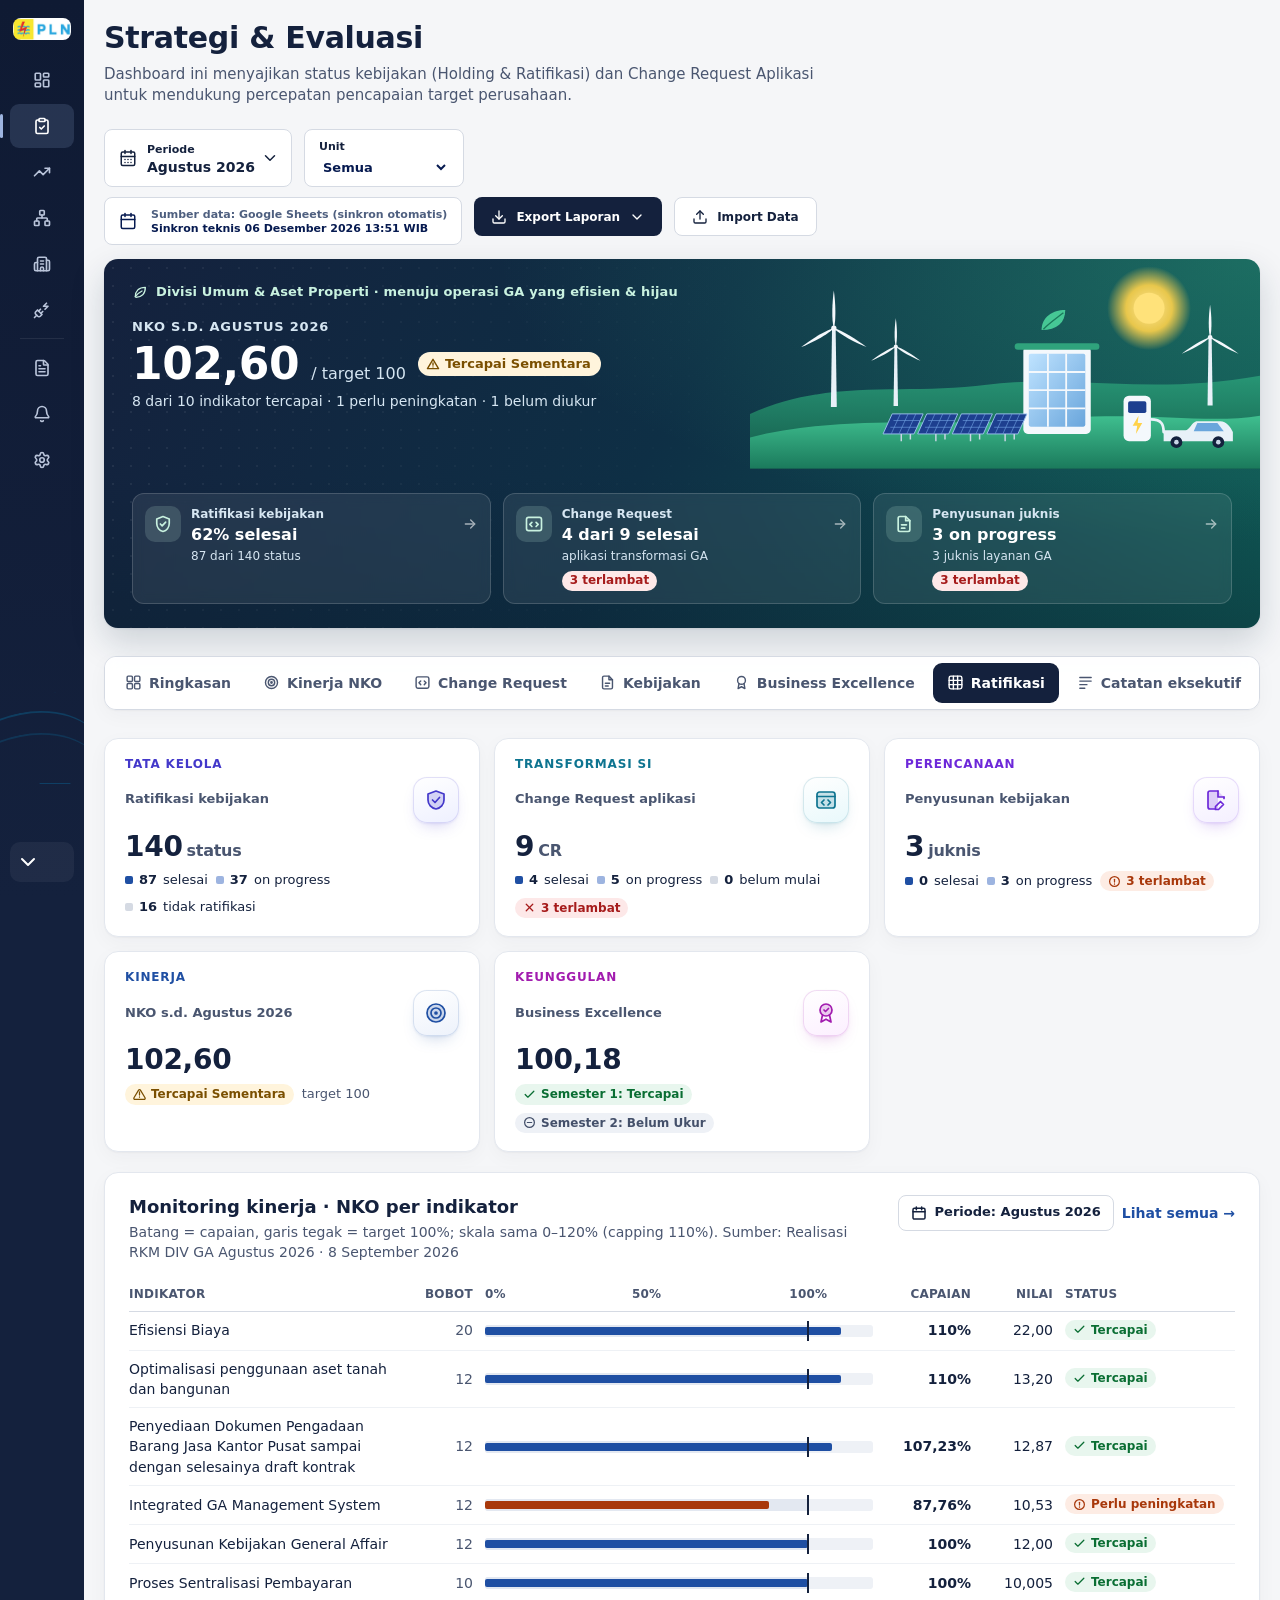
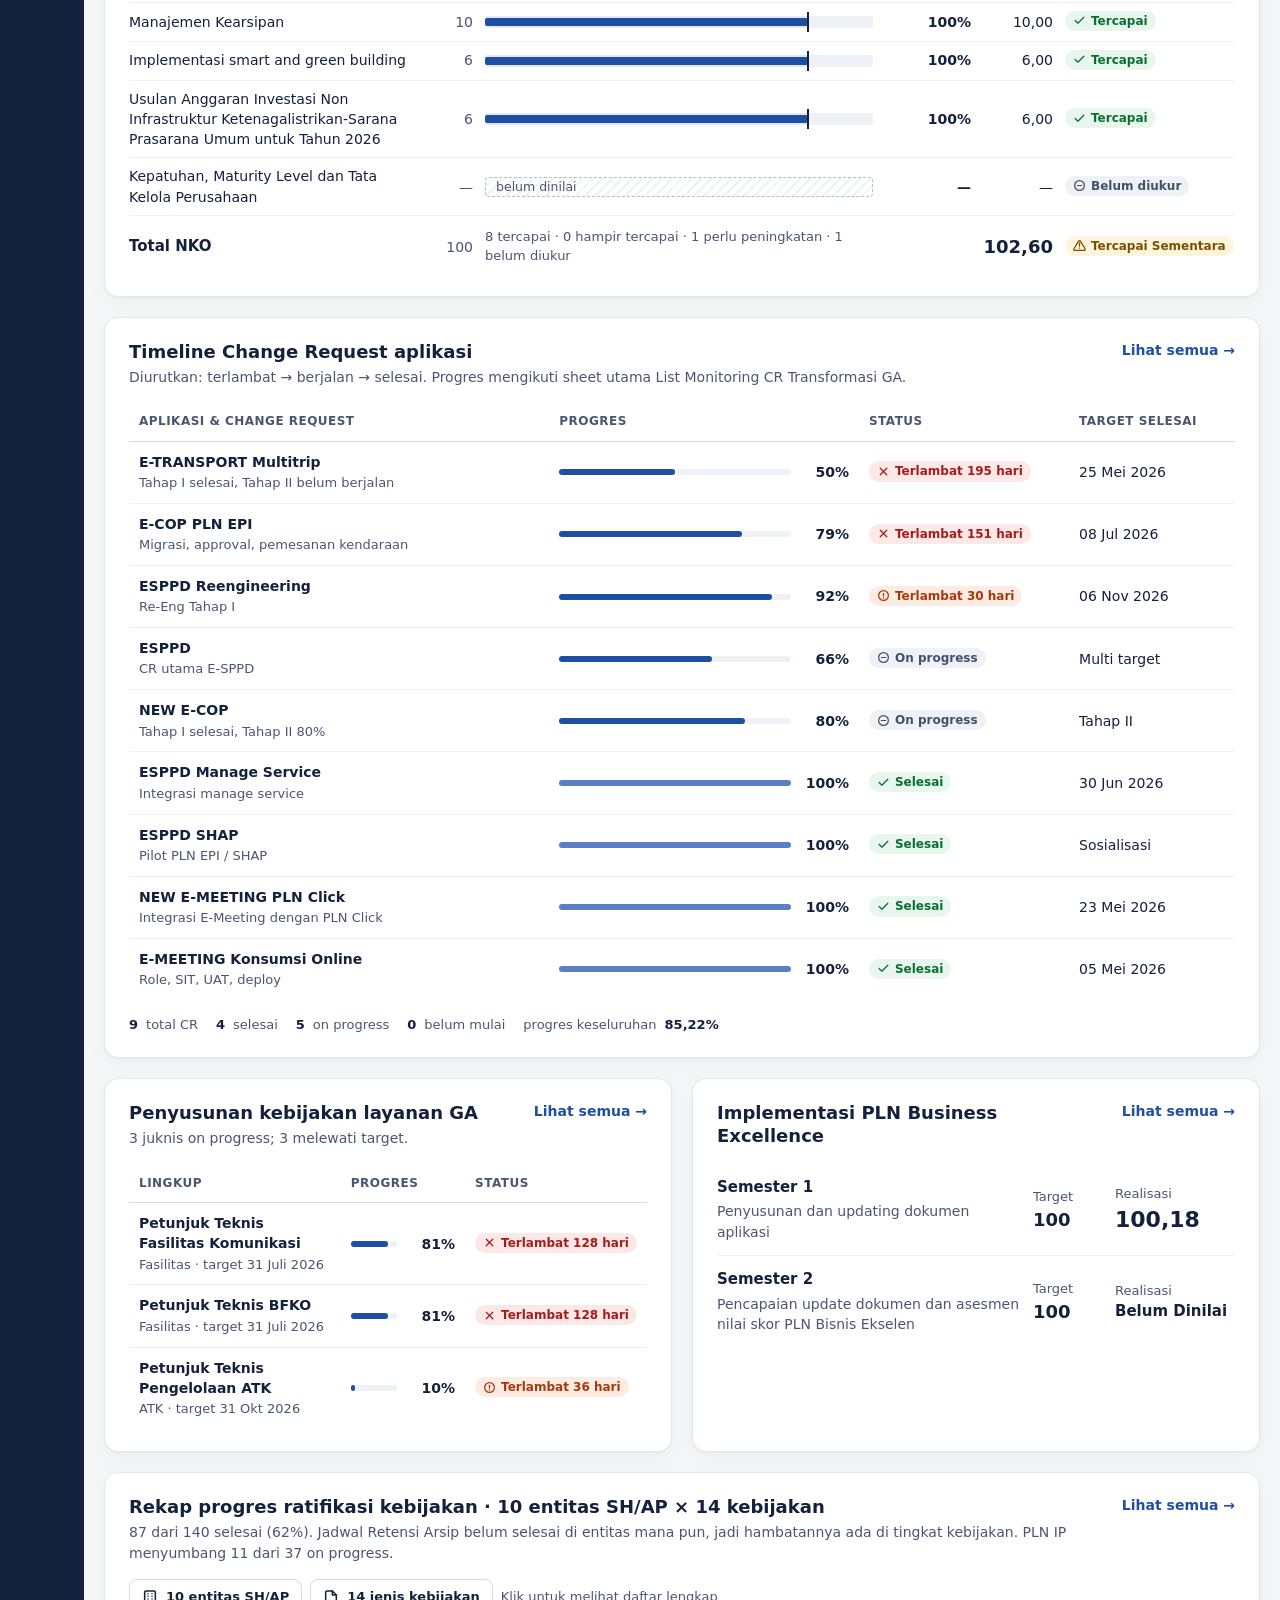
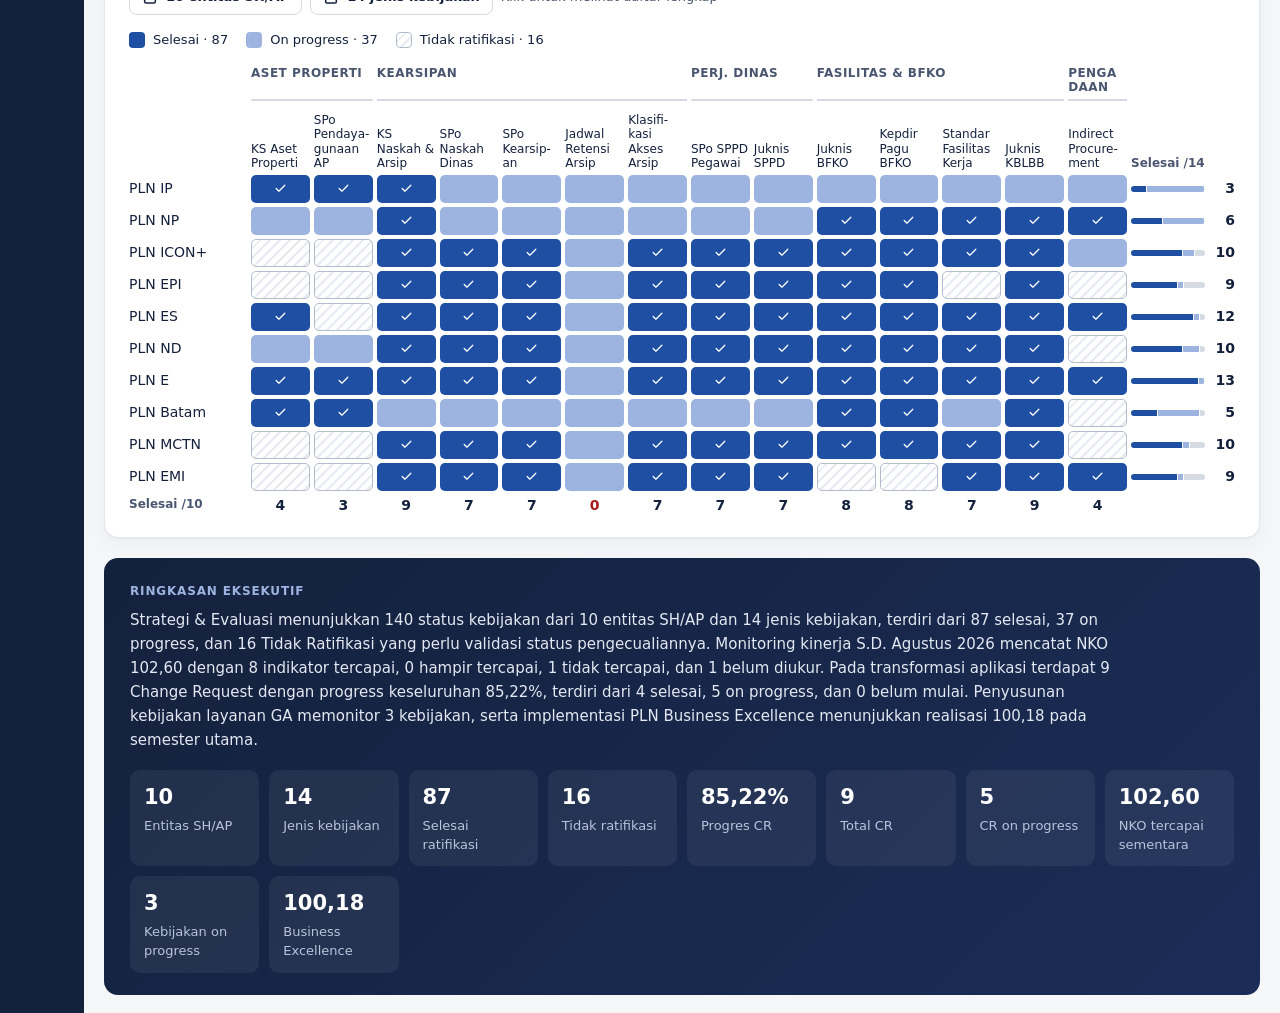
==== commit 16ae0dbe: "EV: tambah unit Up2B NTT dan tampilkan di peta - Data EV: Up2B NTT di Wisma Senegor, Jl. HR Koroh Km" ====
--- a/index.html
+++ b/index.html
@@ -17,13 +17,12 @@
     <meta http-equiv="Cache-Control" content="no-cache, no-store, must-revalidate" />
     <meta http-equiv="Pragma" content="no-cache" />
     <meta http-equiv="Expires" content="0" />
-    <script src="./assets/frame-guard.js?v=20260929-1"></script>
     <link rel="icon" href="data:," />
     <link
       rel="stylesheet"
       href="./assets/leaflet-1.9.4.min.css?v=20260921-1"
     />
-    <link rel="stylesheet" href="./styles.css?v=20260921-1" />
+    <link rel="stylesheet" href="./styles.css?v=20261007-1" />
     <link rel="stylesheet" href="./assets/redesign.css?v=20260925-1" />
   </head>
   <body>
@@ -1555,7 +1554,7 @@
     <script src="./assets/lucide.min.js?v=20260804-1"></script>
     <script src="./assets/leaflet-1.9.4.min.js?v=20260921-1"></script>
     <script src="./assets/dompurify-3.4.15.min.js?v=20260921-1"></script>
-    <script src="./script.js?v=20260929-1"></script>
-    <script src="./assets/redesign.js?v=20260925-2"></script>
+    <script src="./script.js?v=20261007-1"></script>
+    <script src="./assets/redesign.js?v=20261007-1"></script>
   </body>
 </html>
--- a/styles.css
+++ b/styles.css
@@ -1218,6 +1218,13 @@
   color: #06164c;
   font-size: 18px;
   line-height: 1.1;
+}
+
+.ev-unit-address {
+  margin: 0 0 8px;
+  color: #475569;
+  font-size: 12px;
+  line-height: 1.45;
 }
 
 .ev-coordinate-warning {
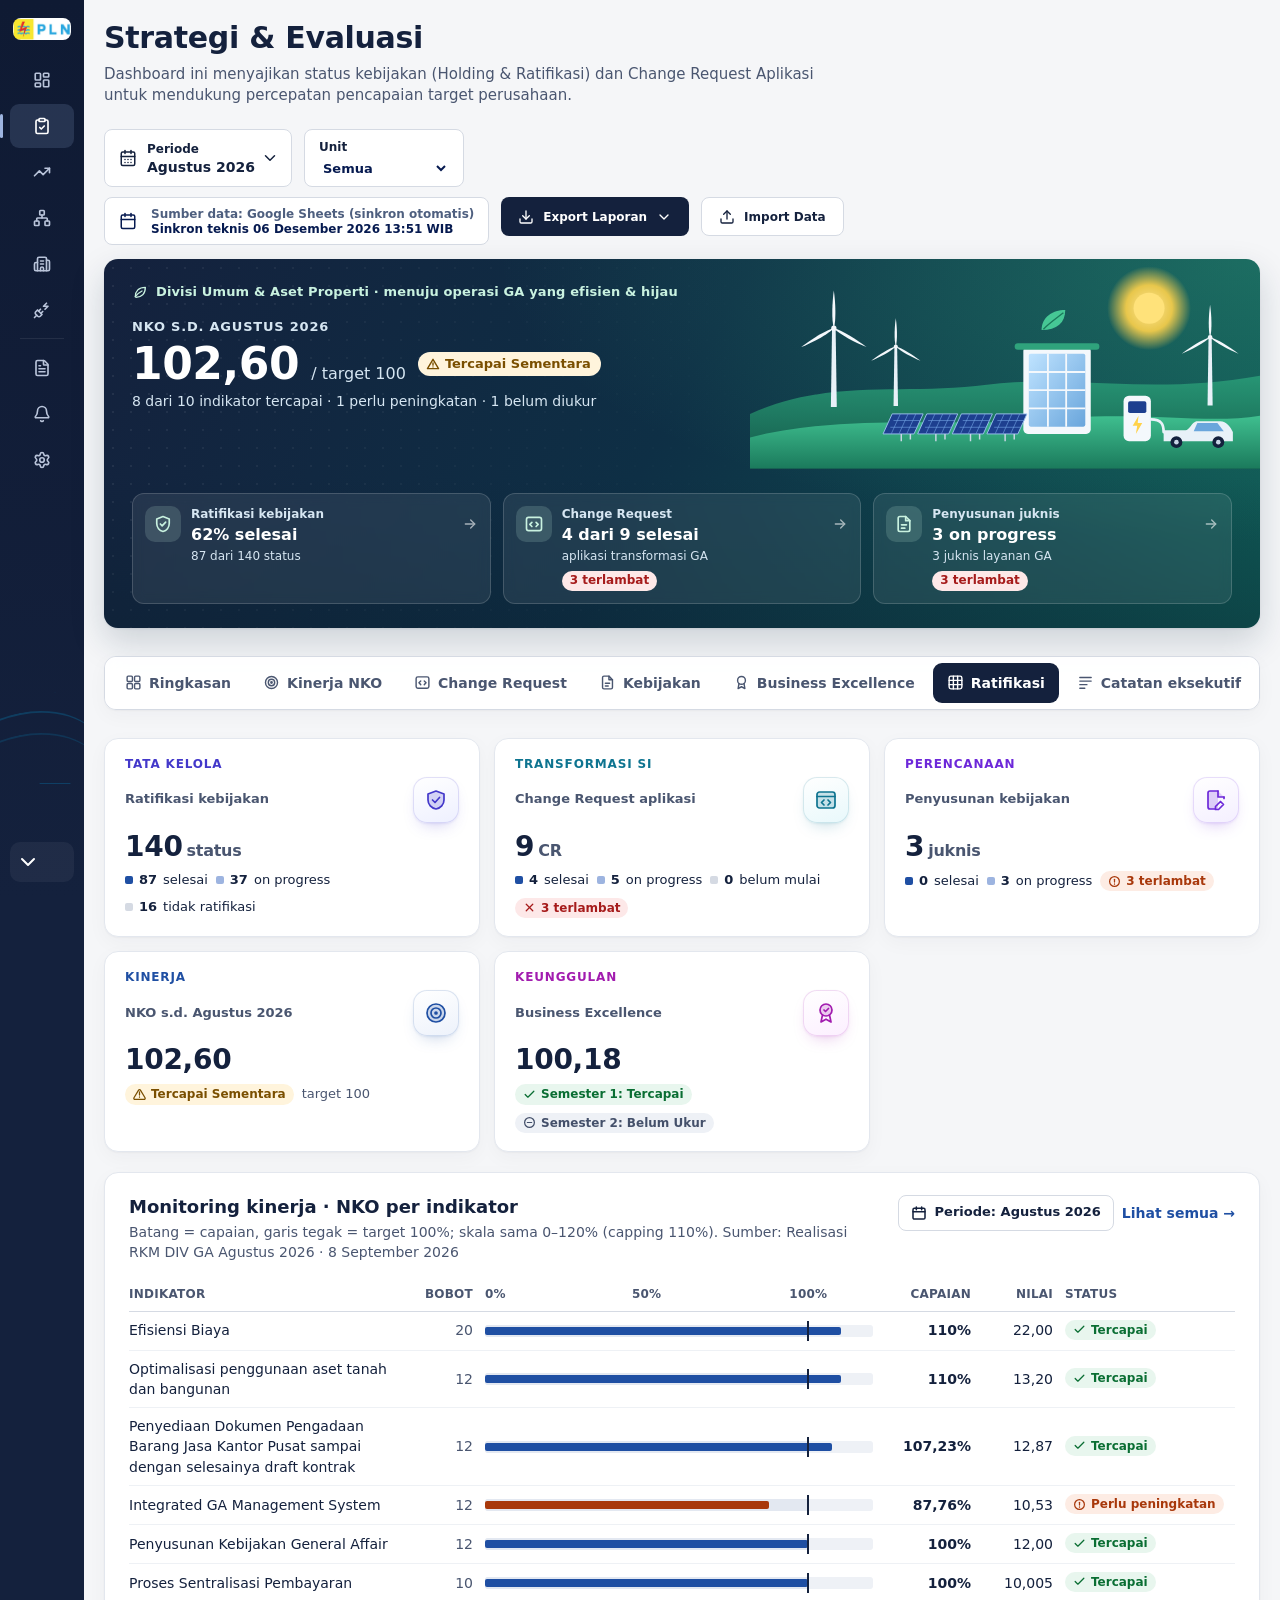
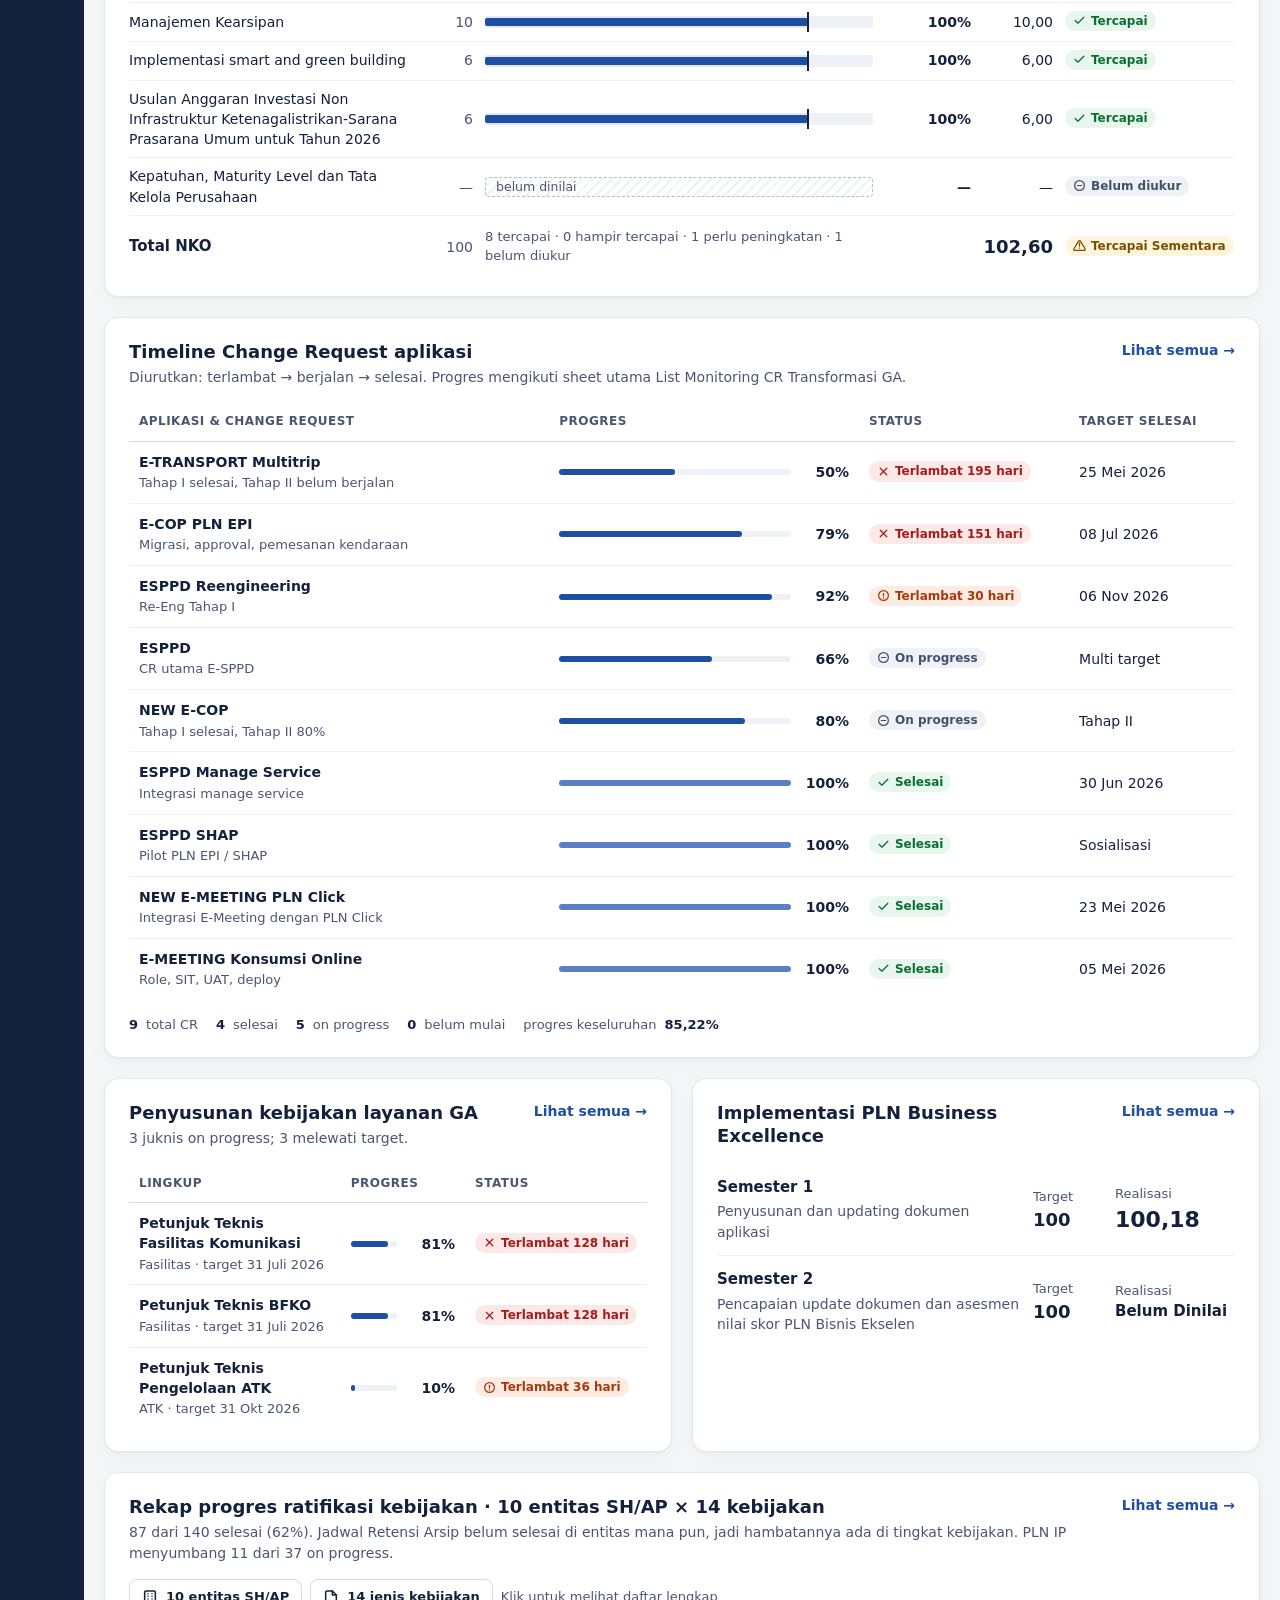
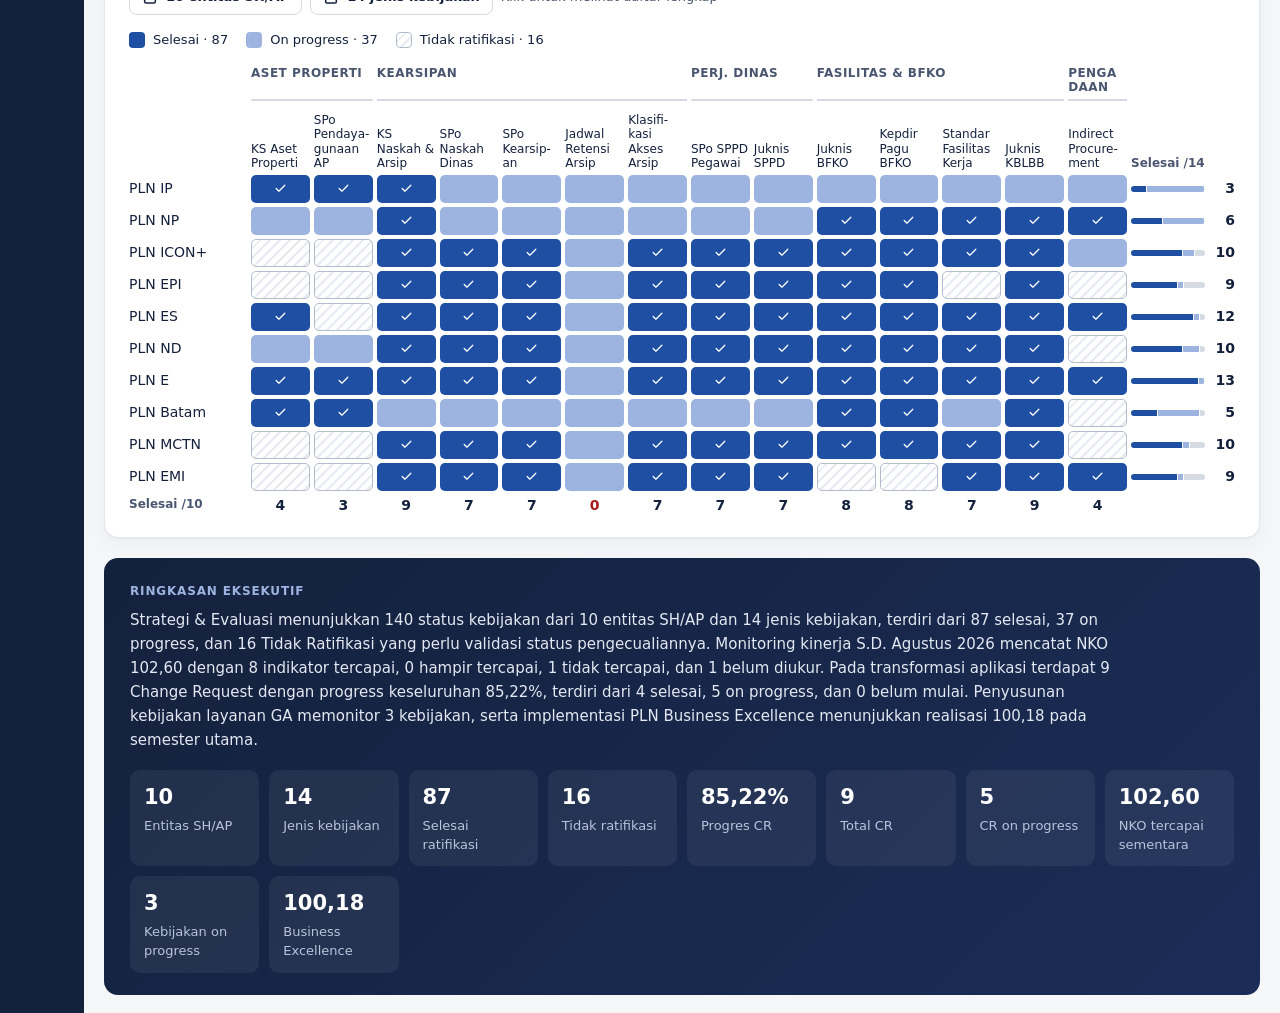
==== commit 769c98d6: "Audit: runtime-audit jalan di Linux + mode tile offline; versi cache 20261008-1 - tools/runtime-audi" ====
--- a/index.html
+++ b/index.html
@@ -22,8 +22,8 @@
       rel="stylesheet"
       href="./assets/leaflet-1.9.4.min.css?v=20260921-1"
     />
-    <link rel="stylesheet" href="./styles.css?v=20261007-1" />
-    <link rel="stylesheet" href="./assets/redesign.css?v=20260925-1" />
+    <link rel="stylesheet" href="./styles.css?v=20261008-1" />
+    <link rel="stylesheet" href="./assets/redesign.css?v=20261008-1" />
   </head>
   <body>
     <div class="app-shell">
@@ -1554,7 +1554,7 @@
     <script src="./assets/lucide.min.js?v=20260804-1"></script>
     <script src="./assets/leaflet-1.9.4.min.js?v=20260921-1"></script>
     <script src="./assets/dompurify-3.4.15.min.js?v=20260921-1"></script>
-    <script src="./script.js?v=20261007-1"></script>
-    <script src="./assets/redesign.js?v=20261007-1"></script>
+    <script src="./script.js?v=20261008-1"></script>
+    <script src="./assets/redesign.js?v=20261008-1"></script>
   </body>
 </html>
--- a/styles.css
+++ b/styles.css
@@ -1,6 +1,6 @@
-/* Keterbacaan: ukuran font minimum 11px. Sebelumnya 125 deklarasi berada
-   di 7,5–10,5px sehingga 65% teks di halaman Strategi (halaman pembuka)
-   lebih kecil dari 11px — tidak terbaca di layar rapat atau proyektor. */
+/* Keterbacaan: ukuran font minimum 12px (standar audit dashboard).
+   21 Sep: 125 deklarasi 7,5–10,5px dinaikkan ke 11px.
+   8 Okt: 232 deklarasi 11–11,5px dinaikkan ke 12px. */
 :root {
   --navy: #061a50;
   --navy-2: #041239;
@@ -82,7 +82,7 @@
 .ev-title p {
   margin: 3px 0 0;
   color: #253669;
-  font-size: 11px;
+  font-size: 12px;
   font-weight: 700;
 }
 
@@ -105,7 +105,7 @@
 
 .ev-source em {
   color: #4b5e82;
-  font-size: 11px;
+  font-size: 12px;
   font-style: normal;
   font-weight: 800;
 }
@@ -174,7 +174,7 @@
 .ev-access-card small {
   display: block;
   color: #4b5e82;
-  font-size: 11px;
+  font-size: 12px;
   font-weight: 900;
   text-transform: uppercase;
 }
@@ -204,7 +204,7 @@
   clear: both;
   margin: 1px 0 0;
   color: #243960;
-  font-size: 11px;
+  font-size: 12px;
   line-height: 1.15;
   font-weight: 700;
 }
@@ -231,7 +231,7 @@
   margin: 6px 12px 4px;
   color: #4f5f80;
   text-align: center;
-  font-size: 11px;
+  font-size: 12px;
   font-weight: 900;
   text-transform: uppercase;
 }
@@ -249,7 +249,7 @@
 .ev-funnel-head {
   padding: 5px 8px;
   color: #26365d;
-  font-size: 11px;
+  font-size: 12px;
   font-weight: 900;
   text-align: center;
   text-transform: uppercase;
@@ -349,7 +349,7 @@
   gap: 10px;
   padding: 5px 8px 3px;
   color: var(--ev-color, #f59e0b);
-  font-size: 11px;
+  font-size: 12px;
   font-weight: 900;
   text-transform: uppercase;
 }
@@ -377,7 +377,7 @@
   margin: 0;
   padding-left: 17px;
   color: #06164c;
-  font-size: 11px;
+  font-size: 12px;
   line-height: 1.2;
   font-weight: 800;
 }
@@ -387,7 +387,7 @@
   place-items: center;
   border-left: 1px solid #dde6f4;
   color: #5e6b83;
-  font-size: 11px;
+  font-size: 12px;
   text-align: center;
 }
 
@@ -407,7 +407,7 @@
   border-radius: 8px;
   background: #fff1f1;
   color: #d71920;
-  font-size: 11px;
+  font-size: 12px;
   font-weight: 900;
 }
 
@@ -461,7 +461,7 @@
 .ev-data-source-copy p {
   margin: 3px 0 0;
   color: #4c5f7d;
-  font-size: 11px;
+  font-size: 12px;
   font-weight: 800;
   line-height: 1.35;
 }
@@ -484,7 +484,7 @@
   border-radius: 8px;
   background: #ffffff;
   color: #06164c;
-  font-size: 11px;
+  font-size: 12px;
   font-weight: 950;
   cursor: pointer;
   box-shadow: 0 8px 18px rgba(7, 22, 75, 0.08);
@@ -516,7 +516,7 @@
 .ev-geo-head p {
   margin: 3px 0 0;
   color: #d8e8ff;
-  font-size: 11px;
+  font-size: 12px;
   font-weight: 800;
 }
 
@@ -548,7 +548,7 @@
   padding: 0 10px;
   background: rgba(255, 255, 255, 0.13);
   color: #ffffff;
-  font-size: 11px;
+  font-size: 12px;
   font-weight: 900;
   cursor: pointer;
   transition: background 0.2s ease, transform 0.2s ease;
@@ -614,7 +614,7 @@
   outline: 0;
   background: transparent;
   color: #06164c;
-  font-size: 11px;
+  font-size: 12px;
   font-weight: 900;
 }
 
@@ -628,7 +628,7 @@
   gap: 6px;
   align-items: center;
   color: #44536f;
-  font-size: 11px;
+  font-size: 12px;
   font-weight: 900;
 }
 
@@ -751,7 +751,7 @@
   background: linear-gradient(135deg, #ffcf55 0%, #ff8a00 100%);
   box-shadow: 0 1px 4px rgba(245, 158, 11, 0.22);
   color: #ffffff;
-  font-size: 11px;
+  font-size: 12px;
   font-weight: 1000;
   line-height: 1;
 }
@@ -806,7 +806,7 @@
 
 .ev-unit-button span {
   overflow: hidden;
-  font-size: 11.5px;
+  font-size: 12px;
   font-weight: 900;
   text-overflow: ellipsis;
   white-space: nowrap;
@@ -814,7 +814,7 @@
 
 .ev-unit-button b {
   color: #d71920;
-  font-size: 11.5px;
+  font-size: 12px;
   font-weight: 900;
   white-space: nowrap;
 }
@@ -822,7 +822,7 @@
 .ev-unit-button small {
   grid-column: 1 / -1;
   color: #60708d;
-  font-size: 11px;
+  font-size: 12px;
   font-weight: 900;
   white-space: nowrap;
 }
@@ -859,14 +859,14 @@
   background: rgba(255, 255, 255, 0.94);
   box-shadow: 0 8px 20px rgba(6, 22, 76, 0.15);
   color: #44536f;
-  font-size: 11px;
+  font-size: 12px;
   font-weight: 900;
   line-height: 1;
 }
 
 .ev-map-leaflet-legend strong {
   color: #06164c;
-  font-size: 11px;
+  font-size: 12px;
   text-transform: uppercase;
 }
 
@@ -898,7 +898,7 @@
   display: block;
   margin-top: 3px;
   color: #526280;
-  font-size: 11px;
+  font-size: 12px;
   font-weight: 800;
 }
 .ev-map-popup ol {
@@ -915,7 +915,7 @@
 
 .ev-map-popup span {
   color: #5d6b86;
-  font-size: 11px;
+  font-size: 12px;
   font-weight: 900;
   text-transform: uppercase;
 }
@@ -948,7 +948,7 @@
   border-radius: 999px;
   background: #eaf2ff;
   color: #0b61d8;
-  font-size: 11px;
+  font-size: 12px;
   font-weight: 900;
 }
 
@@ -957,7 +957,7 @@
   display: block;
   overflow: hidden;
   color: #06164c;
-  font-size: 11px;
+  font-size: 12px;
   line-height: 1.2;
   text-overflow: ellipsis;
 }
@@ -966,14 +966,14 @@
 .ev-spklu-ranking li small {
   display: block;
   color: #5d6b86;
-  font-size: 11px;
+  font-size: 12px;
   font-weight: 900;
 }
 
 .ev-map-popup li strong,
 .ev-spklu-ranking li strong {
   color: #d71920;
-  font-size: 11px;
+  font-size: 12px;
   white-space: nowrap;
 }
 
@@ -987,7 +987,7 @@
   background: #1467d8;
   box-shadow: 0 6px 16px rgba(6, 22, 76, 0.3);
   color: #ffffff;
-  font-size: 11px;
+  font-size: 12px;
   font-weight: 900;
 }
 
@@ -1048,7 +1048,7 @@
   background: #ffffff;
   box-shadow: 0 6px 16px rgba(6, 22, 76, 0.18);
   color: #0b61d8;
-  font-size: 11px;
+  font-size: 12px;
   font-weight: 900;
   line-height: 1;
 }
@@ -1071,7 +1071,7 @@
   background: #ffffff;
   box-shadow: 0 6px 16px rgba(6, 22, 76, 0.16);
   color: #0b61d8;
-  font-size: 11px;
+  font-size: 12px;
   font-style: normal;
   font-weight: 900;
   letter-spacing: 0;
@@ -1083,7 +1083,7 @@
   background: #ffffff;
   box-shadow: 0 6px 16px rgba(6, 22, 76, 0.14);
   color: #0b61d8;
-  font-size: 11px;
+  font-size: 12px;
   font-weight: 900;
 }
 
@@ -1134,7 +1134,7 @@
 .ev-map-legend text,
 .ev-map-spklu-tag text {
   fill: #51617e;
-  font-size: 11px;
+  font-size: 12px;
   font-weight: 900;
 }
 
@@ -1209,7 +1209,7 @@
   padding: 5px 10px;
   background: #fff7e6;
   color: var(--marker-color);
-  font-size: 11px;
+  font-size: 12px;
   font-weight: 900;
 }
 
@@ -1234,7 +1234,7 @@
   border-radius: 8px;
   background: #f5f3ff;
   color: #5b21b6;
-  font-size: 11px;
+  font-size: 12px;
   font-weight: 800;
   line-height: 1.35;
 }
@@ -1245,15 +1245,16 @@
   padding: 10px;
   border-radius: 9px;
   background: #fff7e6;
-  color: #a46600;
+  color: #8a5600; /* 5,77:1 di atas #fff7e6 (sebelumnya #a46600, 4,40:1) */
 }
 
 .ev-distance-box small {
+  font-size: 12px;
   font-weight: 900;
 }
 
 .ev-distance-box strong {
-  color: #f97316;
+  color: #c2410c; /* 4,86:1 (sebelumnya #f97316, 2,63:1) */
   font-size: 24px;
   line-height: 1;
 }
@@ -1271,7 +1272,7 @@
 
 .ev-map-detail dt {
   color: #5d6b86;
-  font-size: 11px;
+  font-size: 12px;
   font-weight: 900;
   text-transform: uppercase;
 }
@@ -1279,7 +1280,7 @@
 .ev-map-detail dd {
   margin: 2px 0 0;
   color: #06164c;
-  font-size: 11px;
+  font-size: 12px;
   line-height: 1.28;
   font-weight: 800;
 }
@@ -1302,7 +1303,7 @@
 .ev-spklu-ranking h4 {
   margin: 0;
   color: #06164c;
-  font-size: 11px;
+  font-size: 12px;
   font-weight: 900;
   text-transform: uppercase;
 }
@@ -1318,7 +1319,7 @@
   background: var(--marker-color, #0b9daa);
   box-shadow: 0 4px 12px rgba(6, 22, 76, 0.35);
   color: #ffffff;
-  font-size: 11px;
+  font-size: 12px;
   font-weight: 900;
 }
 
@@ -1378,7 +1379,7 @@
 .ev-access-card p {
   margin: 0;
   color: #4c5d83;
-  font-size: 11px;
+  font-size: 12px;
   line-height: 1.15;
   font-weight: 700;
 }
@@ -1387,7 +1388,7 @@
   width: calc(100% - 24px);
   margin: 8px 10px;
   border-collapse: collapse;
-  font-size: 11px;
+  font-size: 12px;
 }
 
 .ev-table-card th,
@@ -1451,7 +1452,7 @@
 .ev-recommendation span {
   display: block;
   color: #1b2c54;
-  font-size: 11px;
+  font-size: 12px;
 }
 
 .ev-footnotes {
@@ -1467,7 +1468,7 @@
   gap: 7px;
   align-items: center;
   color: #4b5e82;
-  font-size: 11px;
+  font-size: 12px;
   line-height: 1.28;
   font-weight: 700;
 }
@@ -1506,7 +1507,7 @@
 
 .ev-footnotes .ev-sustainability strong {
   color: #15813c;
-  font-size: 11px;
+  font-size: 12px;
   line-height: 1.08;
   text-align: center;
   text-transform: uppercase;
@@ -1710,7 +1711,7 @@
   border-radius: 5px;
   background: #f3e5c8;
   color: #5f4722;
-  font-size: 11px;
+  font-size: 12px;
   white-space: nowrap;
 }
 
@@ -2099,7 +2100,7 @@
 .overview-exec-kpi p {
   margin: 5px 0 8px;
   color: #475569;
-  font-size: 11px;
+  font-size: 12px;
   font-weight: 700;
 }
 
@@ -2110,7 +2111,7 @@
   border-radius: 8px;
   color: #075f32;
   background: #dff5e8;
-  font-size: 11px;
+  font-size: 12px;
   font-weight: 900;
   text-transform: uppercase;
 }
@@ -2264,7 +2265,7 @@
 .overview-soft-kpi span,
 .overview-invest-row span {
   color: #7a7f88;
-  font-size: 11px;
+  font-size: 12px;
   font-weight: 800;
   text-transform: uppercase;
 }
@@ -2320,7 +2321,7 @@
 .overview-rate-stack span {
   max-width: 42px;
   color: #87909a;
-  font-size: 11px;
+  font-size: 12px;
   text-align: center;
 }
 
@@ -2341,7 +2342,7 @@
 .overview-soft-kpi small {
   display: block;
   color: #6b7280;
-  font-size: 11px;
+  font-size: 12px;
 }
 
 .overview-soft-kpi em {
@@ -2350,7 +2351,7 @@
   bottom: 8px;
   color: #23a162;
   font-style: normal;
-  font-size: 11px;
+  font-size: 12px;
   font-weight: 900;
 }
 
@@ -2366,7 +2367,7 @@
   grid-column: 1 / -1;
   margin: 0;
   color: #64748b;
-  font-size: 11px;
+  font-size: 12px;
   letter-spacing: .5px;
   text-transform: uppercase;
 }
@@ -2379,7 +2380,7 @@
 .overview-over-target span {
   display: block;
   color: #6b7280;
-  font-size: 11px;
+  font-size: 12px;
   font-weight: 800;
   text-transform: uppercase;
 }
@@ -2393,7 +2394,7 @@
 
 .overview-subrow small {
   color: #6b7280;
-  font-size: 11px;
+  font-size: 12px;
 }
 
 .overview-over-target {
@@ -2432,7 +2433,7 @@
 
 .overview-invest-row small {
   color: #667085;
-  font-size: 11px;
+  font-size: 12px;
 }
 
 .overview-policy-summary {
@@ -2463,7 +2464,7 @@
 
 .overview-policy-summary span {
   display: block;
-  font-size: 11px;
+  font-size: 12px;
 }
 
 .overview-policy-bars,
@@ -2616,7 +2617,7 @@
 
 .overview-domain-metrics span {
   color: #64748b;
-  font-size: 11px;
+  font-size: 12px;
   font-weight: 900;
   text-transform: uppercase;
 }
@@ -2733,7 +2734,7 @@
 
 .ov-ref-section-title span {
   color: #8a8f99;
-  font-size: 11px;
+  font-size: 12px;
   font-weight: 800;
   text-transform: uppercase;
 }
@@ -2790,7 +2791,7 @@
   border-radius: 999px;
   color: #8a8f99;
   background: #fff;
-  font-size: 11px;
+  font-size: 12px;
   font-weight: 800;
 }
 
@@ -2828,7 +2829,7 @@
 .ov-ref-control span,
 .ov-ref-invest-row span {
   color: #7b8392;
-  font-size: 11px;
+  font-size: 12px;
   font-weight: 900;
   letter-spacing: .2px;
   text-transform: uppercase;
@@ -2883,7 +2884,7 @@
 .ov-ref-rings span {
   max-width: 42px;
   color: #7b8392;
-  font-size: 11px;
+  font-size: 12px;
   text-align: center;
 }
 
@@ -2904,7 +2905,7 @@
 .ov-ref-control small {
   display: block;
   color: #687386;
-  font-size: 11px;
+  font-size: 12px;
 }
 
 .ov-ref-mini small b,
@@ -2925,7 +2926,7 @@
 
 .ov-ref-mini i,
 .ov-ref-control i {
-  font-size: 11px;
+  font-size: 12px;
   font-style: normal;
   font-weight: 900;
 }
@@ -2945,7 +2946,7 @@
   padding-left: 8px;
   border-left: 3px solid #5bb7ff;
   color: #607087;
-  font-size: 11px;
+  font-size: 12px;
   font-weight: 900;
   letter-spacing: .6px;
   text-transform: uppercase;
@@ -2992,7 +2993,7 @@
 
 .ov-ref-overbox div b {
   color: #0f172a;
-  font-size: 11px;
+  font-size: 12px;
   text-transform: uppercase;
 }
 
@@ -3002,7 +3003,7 @@
   border-radius: 999px;
   color: #ef4444;
   background: #ffe4e4;
-  font-size: 11px;
+  font-size: 12px;
   font-style: normal;
   font-weight: 900;
 }
@@ -3037,7 +3038,7 @@
   top: 10px;
   right: 12px;
   color: #fb8c00;
-  font-size: 11px;
+  font-size: 12px;
   font-style: normal;
   font-weight: 900;
 }
@@ -3051,7 +3052,7 @@
 
 .ov-ref-invest-row small {
   color: #687386;
-  font-size: 11px;
+  font-size: 12px;
 }
 
 .ov-ref-invest-row b {
@@ -3103,7 +3104,7 @@
 
 .ov-ref-policy-summary span {
   color: #7b8392;
-  font-size: 11px;
+  font-size: 12px;
   font-weight: 900;
   text-transform: uppercase;
 }
@@ -3206,7 +3207,7 @@
 
 .ovm-freshness span {
   color: #6b778c;
-  font-size: 11px;
+  font-size: 12px;
   font-weight: 900;
   text-transform: uppercase;
 }
@@ -3340,7 +3341,7 @@
   border-radius: 999px;
   color: #047857;
   background: #e6f7ee;
-  font-size: 11px;
+  font-size: 12px;
   text-transform: uppercase;
 }
 
@@ -3477,7 +3478,7 @@
   top: -21px;
   transform: translateX(-50%);
   color: #061a50;
-  font-size: 11px;
+  font-size: 12px;
   font-weight: 900;
 }
 
@@ -3569,7 +3570,7 @@
   border-radius: 999px;
   color: #b45309;
   background: #fff3d6;
-  font-size: 11px;
+  font-size: 12px;
   font-style: normal;
   font-weight: 900;
 }
@@ -3593,7 +3594,7 @@
   display: inline-flex;
   padding: 5px 9px;
   border-radius: 999px;
-  font-size: 11px;
+  font-size: 12px;
   font-weight: 900;
 }
 
@@ -3671,7 +3672,7 @@
   border-radius: 8px;
   color: #b45309;
   background: #fff3d8;
-  font-size: 11px;
+  font-size: 12px;
   font-style: normal;
   font-weight: 900;
 }
@@ -3877,7 +3878,7 @@
   border-radius: 999px;
   color: #dff7ff;
   background: rgba(255, 255, 255, .14);
-  font-size: 11px;
+  font-size: 12px;
   font-weight: 900;
   letter-spacing: 1.2px;
   text-transform: uppercase;
@@ -4022,7 +4023,7 @@
 .ovx-invest-cards span {
   margin: 0;
   color: #53627d;
-  font-size: 11px;
+  font-size: 12px;
   font-weight: 900;
   letter-spacing: .7px;
   text-transform: uppercase;
@@ -4057,7 +4058,7 @@
   border-radius: 999px;
   color: #0757ff;
   background: #edf4ff;
-  font-size: 11px;
+  font-size: 12px;
   font-style: normal;
   font-weight: 900;
 }
@@ -4165,7 +4166,7 @@
   border-radius: 14px;
   color: #43516c;
   background: #f8fbff;
-  font-size: 11px;
+  font-size: 12px;
   font-weight: 900;
 }
 
@@ -4389,7 +4390,7 @@
   top: -21px;
   transform: translateX(-50%);
   color: #061a50;
-  font-size: 11px;
+  font-size: 12px;
   font-weight: 900;
 }
 
@@ -4699,7 +4700,7 @@
 .description {
   max-width: 560px;
   margin-top: 10px;
-  font-size: 11px;
+  font-size: 12px;
   line-height: 1.7;
   font-style: italic;
   color: var(--navy);
@@ -4755,7 +4756,7 @@
 .filters span,
 .period-trigger small,
 .date-card span {
-  font-size: 11px;
+  font-size: 12px;
   font-weight: 800;
 }
 
@@ -4907,7 +4908,7 @@
 .date-card small,
 .date-card span {
   color: var(--navy);
-  font-size: 11px;
+  font-size: 12px;
   line-height: 1;
 }
 
@@ -4922,7 +4923,7 @@
 
 .date-card strong {
   color: var(--navy);
-  font-size: 11px;
+  font-size: 12px;
   line-height: 1;
 }
 
@@ -5002,7 +5003,7 @@
 .export-options small {
   grid-area: note;
   color: #6a7690;
-  font-size: 11px;
+  font-size: 12px;
   font-weight: 700;
 }
 
@@ -5119,7 +5120,7 @@
 .settings-hero span,
 .alert-panel-head span,
 .settings-card span {
-  font-size: 11px;
+  font-size: 12px;
   font-weight: 900;
   text-transform: uppercase;
 }
@@ -5153,7 +5154,7 @@
 
 .alert-date small,
 .alert-date em {
-  font-size: 11px;
+  font-size: 12px;
   font-style: normal;
   opacity: 0.88;
 }
@@ -5304,10 +5305,10 @@
 .alert-list em {
   justify-self: end;
   padding: 6px 9px;
-  color: #9a6500;
+  color: #8a5600; /* 5,46:1 di atas #fff0cf */
   border-radius: 999px;
   background: #fff0cf;
-  font-size: 11px;
+  font-size: 12px;
   font-style: normal;
   font-weight: 900;
 }
@@ -5383,7 +5384,7 @@
 .analytics-hero span,
 .analytics-panel-head span,
 .analytics-score-grid span {
-  font-size: 11px;
+  font-size: 12px;
   font-weight: 900;
   letter-spacing: 0.02em;
   text-transform: uppercase;
@@ -5414,7 +5415,7 @@
 
 .analytics-period small,
 .analytics-period em {
-  font-size: 11px;
+  font-size: 12px;
   font-style: normal;
   opacity: 0.88;
 }
@@ -5533,7 +5534,7 @@
 
 .analytics-menu-map span {
   color: #53627f;
-  font-size: 11px;
+  font-size: 12px;
   font-weight: 900;
   text-transform: uppercase;
 }
@@ -5713,7 +5714,7 @@
 
 .analytics-investment-grid span {
   color: #53627f;
-  font-size: 11px;
+  font-size: 12px;
   font-weight: 900;
   text-transform: uppercase;
 }
@@ -5726,7 +5727,7 @@
 
 .analytics-investment-grid small {
   color: #40506f;
-  font-size: 11px;
+  font-size: 12px;
   line-height: 1.35;
 }
 
@@ -6004,7 +6005,7 @@
 
 .rapim-headline-stats span {
   color: #64728a;
-  font-size: 11px;
+  font-size: 12px;
   font-weight: 800;
   line-height: 1.2;
   text-transform: uppercase;
@@ -6442,7 +6443,7 @@
 .exec-kpi > div > span {
   display: block;
   color: var(--navy);
-  font-size: 11px;
+  font-size: 12px;
   font-weight: 900;
   text-transform: uppercase;
 }
@@ -6474,7 +6475,7 @@
   border-radius: 7px;
   color: #bd6c00;
   background: #fff1d3;
-  font-size: 11px;
+  font-size: 12px;
   font-style: normal;
   font-weight: 900;
   text-transform: uppercase;
@@ -6564,7 +6565,7 @@
 .exec-big-donut small {
   grid-column: 1;
   color: #34456b;
-  font-size: 11px;
+  font-size: 12px;
   font-weight: 900;
   text-transform: uppercase;
 }
@@ -6596,7 +6597,7 @@
 
 .exec-budget-metrics span {
   color: #53627f;
-  font-size: 11px;
+  font-size: 12px;
   font-weight: 900;
   text-transform: uppercase;
 }
@@ -6615,7 +6616,7 @@
   gap: 12px;
   align-items: center;
   color: #34456b;
-  font-size: 11px;
+  font-size: 12px;
   font-weight: 800;
 }
 
@@ -6700,14 +6701,14 @@
 .exec-action-list strong {
   grid-column: 2;
   color: var(--navy);
-  font-size: 11.5px;
+  font-size: 12px;
 }
 
 .exec-risk-list span,
 .exec-action-list span {
   grid-column: 2;
   color: #53627f;
-  font-size: 11px;
+  font-size: 12px;
 }
 
 .exec-risk-list em {
@@ -6717,7 +6718,7 @@
   border-radius: 7px;
   color: #bd6c00;
   background: #fff1d3;
-  font-size: 11px;
+  font-size: 12px;
   font-style: normal;
   font-weight: 900;
   text-transform: uppercase;
@@ -6788,7 +6789,7 @@
   grid-template-columns: 112px minmax(0, 1fr) 52px;
   gap: 7px;
   align-items: center;
-  font-size: 11px;
+  font-size: 12px;
   font-weight: 800;
 }
 
@@ -6852,7 +6853,7 @@
 .exec-ranking table {
   width: 100%;
   border-collapse: collapse;
-  font-size: 11px;
+  font-size: 12px;
 }
 
 .exec-cr-table th,
@@ -6865,7 +6866,7 @@
 
 .exec-cr-table th {
   color: #53627f;
-  font-size: 11px;
+  font-size: 12px;
   text-transform: uppercase;
 }
 
@@ -6885,7 +6886,7 @@
 .exec-rank-columns h4 {
   margin-bottom: 6px;
   color: #078a43;
-  font-size: 11px;
+  font-size: 12px;
   text-transform: uppercase;
 }
 
@@ -6907,7 +6908,7 @@
   margin: 0;
   padding-left: 18px;
   color: #253553;
-  font-size: 11px;
+  font-size: 12px;
   line-height: 1.45;
 }
 
@@ -6916,7 +6917,7 @@
   grid-template-columns: 14px 1fr;
   gap: 8px;
   align-items: center;
-  font-size: 11px;
+  font-size: 12px;
   font-weight: 900;
 }
 
@@ -7037,7 +7038,7 @@
 .exec2-subline span,
 .exec2-panel-head span {
   color: #3d4d6b;
-  font-size: 11px;
+  font-size: 12px;
   font-weight: 800;
 }
 
@@ -7103,7 +7104,7 @@
 
 .exec2-cost-head h3 {
   color: #0a2b8f;
-  font-size: 11px;
+  font-size: 12px;
   line-height: 1.2;
   text-transform: uppercase;
 }
@@ -7226,7 +7227,7 @@
 .exec2-cost-body small,
 .exec2-cost-body span {
   color: #3d4d6b;
-  font-size: 11px;
+  font-size: 12px;
   font-weight: 800;
 }
 
@@ -7283,7 +7284,7 @@
   max-width: none;
   transform: translateX(-50%);
   color: #53627f;
-  font-size: 11px;
+  font-size: 12px;
   font-weight: 900;
   line-height: 1;
   white-space: nowrap;
@@ -7303,7 +7304,7 @@
   border-radius: 6px;
   background: #f1f6ff;
   color: #3d4d6b;
-  font-size: 11px;
+  font-size: 12px;
   font-weight: 800;
   border: 1px solid rgba(18, 102, 241, 0.06);
 }
@@ -7327,7 +7328,7 @@
 .exec2-cost-meta b {
   display: block;
   color: #061a50;
-  font-size: 11px;
+  font-size: 12px;
   white-space: nowrap;
 }
 
@@ -7348,7 +7349,7 @@
   gap: 5px;
   margin-top: 1px;
   color: #0f8d47;
-  font-size: 11px;
+  font-size: 12px;
   font-weight: 900;
   text-align: center;
 }
@@ -7427,7 +7428,7 @@
 .exec2-extra-kpi span,
 .exec2-panel h4 {
   color: #3d4d6b;
-  font-size: 11px;
+  font-size: 12px;
   font-weight: 900;
   text-transform: uppercase;
 }
@@ -7465,14 +7466,14 @@
   align-items: center;
   margin: 0;
   color: #061a50;
-  font-size: 11px;
+  font-size: 12px;
   font-weight: 900;
 }
 
 .exec2-location-bars small {
   grid-column: 1 / -1;
   color: #53627f;
-  font-size: 11px;
+  font-size: 12px;
   font-weight: 700;
 }
 
@@ -7513,7 +7514,7 @@
   border-radius: 8px;
   color: #bd6c00;
   background: #fff6e8;
-  font-size: 11px;
+  font-size: 12px;
   font-weight: 900;
 }
 
@@ -7538,7 +7539,7 @@
 
 .exec2-forecast-panel .exec2-panel-head h3 small {
   color: #3d4d6b;
-  font-size: 11px;
+  font-size: 12px;
   font-weight: 900;
 }
 
@@ -7643,7 +7644,7 @@
   border-radius: 8px;
   color: #0a2b8f;
   background: #eef5ff;
-  font-size: 11px;
+  font-size: 12px;
   font-weight: 850;
 }
 
@@ -7657,7 +7658,7 @@
   border: 2px solid #1266f1;
   border-radius: 50%;
   color: #1266f1;
-  font-size: 11px;
+  font-size: 12px;
   font-weight: 950;
   line-height: 1;
 }
@@ -7669,7 +7670,7 @@
 .exec2-small-table {
   width: 100%;
   border-collapse: collapse;
-  font-size: 11px;
+  font-size: 12px;
 }
 
 .exec2-small-table th,
@@ -7726,7 +7727,7 @@
 
 .exec2-highlight span {
   color: #53627f;
-  font-size: 11px;
+  font-size: 12px;
   font-weight: 900;
 }
 
@@ -7737,7 +7738,7 @@
 
 .exec2-highlight em {
   color: #1266f1;
-  font-size: 11px;
+  font-size: 12px;
   font-style: normal;
   font-weight: 900;
 }
@@ -7804,7 +7805,7 @@
 
 .exec2-policy-kpis span {
   color: #0a2b8f;
-  font-size: 11px;
+  font-size: 12px;
   font-weight: 900;
 }
 
@@ -7814,7 +7815,7 @@
   gap: 6px 10px;
   align-items: center;
   margin: 10px 0 8px;
-  font-size: 11px;
+  font-size: 12px;
   font-weight: 900;
 }
 
@@ -7854,7 +7855,7 @@
 
 .exec2-business-excellence > div span {
   color: #078a43;
-  font-size: 11px;
+  font-size: 12px;
   font-weight: 950;
   text-transform: uppercase;
 }
@@ -7868,7 +7869,7 @@
 .exec2-business-excellence > div small {
   grid-column: 1 / -1;
   color: #53627f;
-  font-size: 11px;
+  font-size: 12px;
   font-weight: 800;
 }
 
@@ -7884,20 +7885,20 @@
 
 .exec2-business-excellence p b {
   color: #0a2b8f;
-  font-size: 11px;
+  font-size: 12px;
   text-transform: uppercase;
 }
 
 .exec2-business-excellence p span {
   color: #061a50;
-  font-size: 11px;
+  font-size: 12px;
   font-weight: 900;
 }
 
 .exec2-business-excellence p em {
   grid-column: 2;
   color: #078a43;
-  font-size: 11px;
+  font-size: 12px;
   font-style: normal;
   font-weight: 900;
 }
@@ -7932,14 +7933,14 @@
   display: grid;
   grid-template-columns: 24px 1fr;
   gap: 8px;
-  font-size: 11px;
+  font-size: 12px;
   font-weight: 900;
 }
 
 .exec2-legend small {
   grid-column: 2;
   color: #53627f;
-  font-size: 11px;
+  font-size: 12px;
   font-weight: 700;
 }
 
@@ -7961,7 +7962,7 @@
   margin: 0;
   padding-left: 18px;
   color: #253553;
-  font-size: 11px;
+  font-size: 12px;
   line-height: 1.45;
 }
 
@@ -8008,7 +8009,7 @@
 .overview-panel-head span,
 .overview-decision-band span {
   color: #53627f;
-  font-size: 11px;
+  font-size: 12px;
   font-weight: 900;
   text-transform: uppercase;
 }
@@ -8071,7 +8072,7 @@
 
 .overview-kpi-grid small {
   color: #53627f;
-  font-size: 11px;
+  font-size: 12px;
   font-weight: 700;
   line-height: 1.35;
 }
@@ -8131,7 +8132,7 @@
   border-radius: 999px;
   color: var(--navy);
   background: #eef4ff;
-  font-size: 11px;
+  font-size: 12px;
 }
 
 .overview-progress {
@@ -8143,7 +8144,7 @@
 
 .overview-progress span {
   color: #53627f;
-  font-size: 11px;
+  font-size: 12px;
   font-weight: 900;
 }
 
@@ -8211,7 +8212,7 @@
 
 .overview-section-title span {
   color: #53627f;
-  font-size: 11px;
+  font-size: 12px;
   font-weight: 900;
   text-transform: uppercase;
 }
@@ -8301,7 +8302,7 @@
   align-items: center;
   gap: 8px;
   color: var(--navy);
-  font-size: 11px;
+  font-size: 12px;
   line-height: 1.25;
   white-space: normal;
   overflow-wrap: anywhere;
@@ -8340,7 +8341,7 @@
 
 .overview-nko-card span {
   color: #53627f;
-  font-size: 11px;
+  font-size: 12px;
   font-weight: 900;
   text-transform: uppercase;
 }
@@ -8353,7 +8354,7 @@
 
 .overview-nko-card small {
   color: var(--green);
-  font-size: 11px;
+  font-size: 12px;
   font-weight: 900;
   text-transform: uppercase;
 }
@@ -8378,7 +8379,7 @@
 }
 
 .overview-performance-title span {
-  font-size: 11px;
+  font-size: 12px;
   font-weight: 900;
   text-transform: uppercase;
 }
@@ -8399,7 +8400,7 @@
 
 .overview-performance-body > div:nth-child(2) span {
   color: #53627f;
-  font-size: 11px;
+  font-size: 12px;
   font-weight: 900;
   text-transform: uppercase;
 }
@@ -8436,7 +8437,7 @@
 }
 
 .overview-performance-metrics span {
-  font-size: 11px;
+  font-size: 12px;
   text-transform: uppercase;
 }
 
@@ -8479,14 +8480,14 @@
 
 .overview-category-label span {
   color: #53627f;
-  font-size: 11px;
+  font-size: 12px;
   font-weight: 900;
   text-transform: uppercase;
 }
 
 .overview-category-label strong {
   color: var(--blue);
-  font-size: 11px;
+  font-size: 12px;
   text-transform: uppercase;
 }
 
@@ -8504,7 +8505,7 @@
   display: grid;
   gap: 6px;
   color: #53627f;
-  font-size: 11px;
+  font-size: 12px;
   font-weight: 900;
   text-transform: uppercase;
 }
@@ -8545,7 +8546,7 @@
 
 .overview-ao-metrics span {
   color: #53627f;
-  font-size: 11px;
+  font-size: 12px;
   font-weight: 900;
   text-transform: uppercase;
 }
@@ -8556,7 +8557,7 @@
 }
 
 .overview-ao-metrics small {
-  font-size: 11px;
+  font-size: 12px;
 }
 
 .overview-ao-detail {
@@ -8575,7 +8576,7 @@
   padding: 9px 10px;
   color: var(--navy);
   background: #d8eefb;
-  font-size: 11px;
+  font-size: 12px;
   text-align: right;
 }
 
@@ -8588,7 +8589,7 @@
   padding: 9px 10px;
   border-bottom: 1px solid var(--line);
   color: var(--navy);
-  font-size: 11px;
+  font-size: 12px;
   font-weight: 800;
   text-align: right;
 }
@@ -8600,7 +8601,7 @@
 
 .overview-ao-bars > span {
   color: #53627f;
-  font-size: 11px;
+  font-size: 12px;
 }
 
 .overview-ao-bars div {
@@ -8618,7 +8619,7 @@
 
 .overview-ao-bars small {
   color: #53627f;
-  font-size: 11px;
+  font-size: 12px;
 }
 
 .investment-view {
@@ -8655,7 +8656,7 @@
 .investment-comparison span,
 .investment-sarpras-grid span {
   color: #53627f;
-  font-size: 11px;
+  font-size: 12px;
   font-weight: 800;
 }
 
@@ -8739,7 +8740,7 @@
 
 .investment-actions-panel span {
   color: #53627f;
-  font-size: 11px;
+  font-size: 12px;
   font-weight: 700;
   line-height: 1.45;
 }
@@ -8768,7 +8769,7 @@
   border-radius: 7px;
   color: var(--navy);
   background: #f8fbff;
-  font-size: 11px;
+  font-size: 12px;
   font-weight: 900;
   cursor: pointer;
 }
@@ -8783,7 +8784,7 @@
   border-radius: 7px;
   color: var(--navy);
   background: #f8fbff;
-  font-size: 11px;
+  font-size: 12px;
   font-weight: 900;
   text-decoration: none;
 }
@@ -8826,7 +8827,7 @@
 
 .investment-kpi small {
   color: #52617e;
-  font-size: 11px;
+  font-size: 12px;
   font-weight: 700;
 }
 
@@ -8935,7 +8936,7 @@
 
 .investment-comparison small {
   color: #53627f;
-  font-size: 11px;
+  font-size: 12px;
 }
 
 .investment-comparison b {
@@ -8970,7 +8971,7 @@
 .investment-action-list span,
 .investment-timeline span {
   color: #465572;
-  font-size: 11px;
+  font-size: 12px;
   line-height: 1.4;
 }
 
@@ -9012,7 +9013,7 @@
 
 .aki-gauge-ring span {
   color: #53627f;
-  font-size: 11px;
+  font-size: 12px;
   font-weight: 900;
   text-transform: uppercase;
 }
@@ -9020,7 +9021,7 @@
 .aki-gauge p {
   margin: 0;
   color: #465572;
-  font-size: 11px;
+  font-size: 12px;
   line-height: 1.45;
 }
 
@@ -9036,7 +9037,7 @@
   border-radius: 999px;
   color: var(--green);
   background: #e9f8ef;
-  font-size: 11px;
+  font-size: 12px;
   line-height: 1;
 }
 
@@ -9067,7 +9068,7 @@
 .aki-bars span,
 .ai-funnel span {
   color: #53627f;
-  font-size: 11px;
+  font-size: 12px;
   font-weight: 900;
 }
 
@@ -9102,7 +9103,7 @@
 
 .aki-bars strong small {
   color: #53627f;
-  font-size: 11px;
+  font-size: 12px;
   line-height: 1.2;
 }
 
@@ -9120,13 +9121,13 @@
 
 .aki-insight strong {
   color: var(--green);
-  font-size: 11px;
+  font-size: 12px;
   text-transform: uppercase;
 }
 
 .aki-insight span {
   color: #35445f;
-  font-size: 11px;
+  font-size: 12px;
   line-height: 1.4;
 }
 
@@ -9178,7 +9179,7 @@
   border-radius: 999px;
   color: var(--navy);
   background: #f4f7fb;
-  font-size: 11px;
+  font-size: 12px;
   text-align: center;
 }
 
@@ -9216,7 +9217,7 @@
 
 .ai-chart-note span {
   color: #35445f;
-  font-size: 11px;
+  font-size: 12px;
   line-height: 1.45;
 }
 
@@ -9290,7 +9291,7 @@
 .investment-luncuran span,
 .investment-sarpras-grid small {
   color: #53627f;
-  font-size: 11px;
+  font-size: 12px;
   font-weight: 800;
 }
 
@@ -9334,7 +9335,7 @@
 
 .ao-embed-header span {
   color: #53627f;
-  font-size: 11px;
+  font-size: 12px;
   font-weight: 900;
   text-transform: uppercase;
 }
@@ -9424,7 +9425,7 @@
 .ao-finance-head span,
 .ao-finance-grid span {
   color: #53627f;
-  font-size: 11px;
+  font-size: 12px;
   font-weight: 900;
   letter-spacing: 0;
   text-transform: uppercase;
@@ -9441,7 +9442,7 @@
   border-radius: 999px;
   background: var(--navy);
   color: #ffffff;
-  font-size: 11px;
+  font-size: 12px;
   white-space: nowrap;
 }
 
@@ -9484,7 +9485,7 @@
   border-radius: 999px;
   background: #fff0f0;
   color: #c62828;
-  font-size: 11px;
+  font-size: 12px;
   font-style: normal;
   font-weight: 900;
 }
@@ -9498,7 +9499,7 @@
 .ao-finance-metric p {
   margin: 0;
   color: #53627f;
-  font-size: 11px;
+  font-size: 12px;
   font-weight: 700;
   line-height: 1.35;
 }
@@ -9544,7 +9545,7 @@
 
 .ao-finance-signal span {
   color: #35445f;
-  font-size: 11px;
+  font-size: 12px;
   line-height: 1.4;
 }
 
@@ -9559,7 +9560,7 @@
 
 .ao-hero span {
   color: var(--blue);
-  font-size: 11px;
+  font-size: 12px;
   font-weight: 900;
   text-transform: uppercase;
 }
@@ -9613,7 +9614,7 @@
 
 .ao-kpi span {
   color: #5c6b84;
-  font-size: 11px;
+  font-size: 12px;
   font-weight: 900;
   text-transform: uppercase;
 }
@@ -9626,7 +9627,7 @@
 
 .ao-kpi small {
   color: #5c6b84;
-  font-size: 11px;
+  font-size: 12px;
   font-weight: 700;
 }
 
@@ -9659,7 +9660,7 @@
 .ao-panel-head p {
   margin-top: 3px;
   color: #5c6b84;
-  font-size: 11px;
+  font-size: 12px;
 }
 
 .ao-org-list {
@@ -9744,7 +9745,7 @@
 
 .ao-signal-list span {
   color: #4d5c78;
-  font-size: 11px;
+  font-size: 12px;
   line-height: 1.45;
 }
 
@@ -9761,7 +9762,7 @@
 
 .ao-table td,
 .ao-table th {
-  font-size: 11px;
+  font-size: 12px;
 }
 
 .ao-table td:not(:first-child),
@@ -9866,7 +9867,7 @@
 .kpi-main span,
 .kpi-main p {
   margin-top: 9px;
-  font-size: 11px;
+  font-size: 12px;
 }
 
 .mini-legend {
@@ -9875,7 +9876,7 @@
   display: grid;
   gap: 12px;
   border-left: 1px solid var(--border);
-  font-size: 11px;
+  font-size: 12px;
 }
 
 .policy-writing-card .mini-legend {
@@ -9944,7 +9945,7 @@
   padding-left: 16px;
   display: grid;
   gap: 8px;
-  font-size: 11px;
+  font-size: 12px;
 }
 
 .priority-note strong {
@@ -10006,7 +10007,7 @@
   border: 0;
   color: #fff;
   background: transparent;
-  font-size: 11px;
+  font-size: 12px;
   font-weight: 800;
   cursor: pointer;
 }
@@ -10071,7 +10072,7 @@
 }
 
 .business-semester span {
-  font-size: 11px;
+  font-size: 12px;
   font-weight: 800;
   line-height: 1.35;
 }
@@ -10116,7 +10117,7 @@
   width: 100%;
   min-width: 0;
   table-layout: fixed;
-  font-size: 11px;
+  font-size: 12px;
 }
 
 .policy-prep-table th:nth-child(1),
@@ -10165,7 +10166,7 @@
 table {
   width: 100%;
   border-collapse: collapse;
-  font-size: 11px;
+  font-size: 12px;
 }
 
 th {
@@ -10233,13 +10234,13 @@
 
 .policy-overview span {
   color: var(--navy);
-  font-size: 11px;
+  font-size: 12px;
   font-weight: 800;
 }
 
 .policy-overview small {
   color: #61718c;
-  font-size: 11px;
+  font-size: 12px;
   font-weight: 800;
 }
 
@@ -10287,7 +10288,7 @@
 }
 
 .policy-combo-metric span {
-  font-size: 11px;
+  font-size: 12px;
 }
 
 .entity-trigger,
@@ -10354,7 +10355,7 @@
 
 .entity-popover-head span {
   color: #61718c;
-  font-size: 11px;
+  font-size: 12px;
 }
 
 .entity-list {
@@ -10401,7 +10402,7 @@
   border-radius: 50%;
   background: #e7f6ed;
   color: var(--green);
-  font-size: 11px;
+  font-size: 12px;
 }
 
 .policy-table th,
@@ -10431,7 +10432,7 @@
 .performance-report-head span {
   display: block;
   color: #3f4752;
-  font-size: 11px;
+  font-size: 12px;
 }
 
 .performance-period-chip {
@@ -10454,7 +10455,7 @@
 
 .performance-period-chip span {
   color: #666d78;
-  font-size: 11px;
+  font-size: 12px;
   font-weight: 800;
   text-transform: uppercase;
 }
@@ -10465,7 +10466,7 @@
   justify-content: space-between;
   gap: 8px;
   color: var(--navy);
-  font-size: 11px;
+  font-size: 12px;
   font-weight: 900;
 }
 
@@ -10669,7 +10670,7 @@
 .performance-score-card span,
 .performance-score-card small {
   color: #53627f;
-  font-size: 11px;
+  font-size: 12px;
   font-weight: 900;
   text-transform: uppercase;
 }
@@ -10701,7 +10702,7 @@
   border-radius: 999px;
   background: rgba(255, 255, 255, 0.78);
   color: #00843d;
-  font-size: 11px;
+  font-size: 12px;
   line-height: 1;
   white-space: nowrap;
 }
@@ -10788,7 +10789,7 @@
 }
 
 .performance-status-grid span {
-  font-size: 11px;
+  font-size: 12px;
   font-weight: 900;
   text-transform: none;
 }
@@ -10813,14 +10814,14 @@
 .performance-driver-list span {
   grid-column: 1 / -1;
   color: #53627f;
-  font-size: 11px;
+  font-size: 12px;
   font-weight: 900;
   text-transform: uppercase;
 }
 
 .performance-driver-list strong {
   color: var(--navy);
-  font-size: 11px;
+  font-size: 12px;
   line-height: 1.35;
 }
 
@@ -10829,7 +10830,7 @@
   border-radius: 999px;
   background: #e7f6ed;
   color: var(--green);
-  font-size: 11px;
+  font-size: 12px;
 }
 
 .performance-exec-bottom {
@@ -10849,14 +10850,14 @@
 
 .performance-management-note strong {
   color: var(--navy);
-  font-size: 11px;
+  font-size: 12px;
   text-transform: uppercase;
 }
 
 .performance-management-note p {
   margin: 0;
   color: #35445f;
-  font-size: 11px;
+  font-size: 12px;
   line-height: 1.4;
 }
 
@@ -10883,7 +10884,7 @@
 
 .performance-action-list span {
   color: var(--navy);
-  font-size: 11px;
+  font-size: 12px;
   font-weight: 700;
   line-height: 1.35;
 }
@@ -10893,7 +10894,7 @@
   border-radius: 999px;
   background: #e7f6ed;
   color: var(--green);
-  font-size: 11px;
+  font-size: 12px;
 }
 
 .performance-exec-signal {
@@ -10918,21 +10919,21 @@
   display: block;
   margin-bottom: 5px;
   color: #53627f;
-  font-size: 11px;
+  font-size: 12px;
   font-weight: 900;
   text-transform: uppercase;
 }
 
 .performance-exec-signal strong {
   color: var(--navy);
-  font-size: 11px;
+  font-size: 12px;
   line-height: 1.25;
 }
 
 .performance-exec-signal p {
   margin: 5px 0 0;
   color: #35445f;
-  font-size: 11px;
+  font-size: 12px;
   line-height: 1.35;
 }
 
@@ -10965,11 +10966,11 @@
   border-radius: 999px;
   background: #e7f6ed;
   color: var(--green);
-  font-size: 11px;
+  font-size: 12px;
 }
 
 .signal-drivers strong {
-  font-size: 11px;
+  font-size: 12px;
 }
 
 .signal-action {
@@ -10984,7 +10985,7 @@
 
 .performance-table {
   min-width: 1040px;
-  font-size: 11px;
+  font-size: 12px;
 }
 
 .performance-table th,
@@ -11044,7 +11045,7 @@
   min-width: 132px;
   padding: 6px 10px;
   border-radius: 999px;
-  font-size: 11px;
+  font-size: 12px;
   font-weight: 700;
 }
 
@@ -11082,7 +11083,7 @@
   align-items: center;
   padding: 0 13px 14px;
   color: #1f2733;
-  font-size: 11px;
+  font-size: 12px;
   font-weight: 700;
 }
 
@@ -11150,7 +11151,7 @@
 }
 
 .week-row th {
-  font-size: 11px;
+  font-size: 12px;
 }
 
 .status-label {
@@ -11182,7 +11183,7 @@
   border-radius: 7px;
   border: 1px solid rgba(0, 0, 0, 0.08);
   color: var(--navy);
-  font-size: 11px;
+  font-size: 12px;
   font-weight: 900;
   line-height: 1.15;
   white-space: normal;
@@ -11223,7 +11224,7 @@
   flex-wrap: wrap;
   gap: 24px;
   padding: 17px 12px 24px;
-  font-size: 11px;
+  font-size: 12px;
   font-weight: 700;
 }
 
@@ -11284,7 +11285,7 @@
   min-width: 72px;
   padding: 6px 8px;
   border-radius: 7px;
-  font-size: 11px;
+  font-size: 12px;
   font-weight: 800;
 }
 
@@ -11321,11 +11322,11 @@
 }
 
 .cr-summary-row span {
-  font-size: 11px;
+  font-size: 12px;
 }
 
 .cr-summary-row p {
-  font-size: 11px;
+  font-size: 12px;
   color: var(--muted);
   justify-self: end;
 }
@@ -11474,7 +11475,7 @@
 }
 
 .summary-copy p {
-  font-size: 11px;
+  font-size: 12px;
   line-height: 1.65;
 }
 
@@ -11532,7 +11533,7 @@
 }
 
 .summary-metrics .percent-ring strong {
-  font-size: 11px;
+  font-size: 12px;
   letter-spacing: 0;
 }
 
@@ -11548,11 +11549,11 @@
 }
 
 .summary-metrics .wide-percent-ring strong {
-  font-size: 11px;
+  font-size: 12px;
 }
 
 .summary-metrics small {
-  font-size: 11px;
+  font-size: 12px;
   line-height: 1.25;
   text-align: center;
 }
@@ -11614,7 +11615,7 @@
   display: block;
   margin-bottom: 5px;
   color: #a8c6ff;
-  font-size: 11px;
+  font-size: 12px;
   font-weight: 900;
   text-transform: uppercase;
 }
@@ -11721,7 +11722,7 @@
 
 .detail-metric span {
   color: #53627f;
-  font-size: 11px;
+  font-size: 12px;
   font-weight: 900;
 }
 
@@ -11771,7 +11772,7 @@
 
 .detail-action-list span {
   color: #53627f;
-  font-size: 11px;
+  font-size: 12px;
   line-height: 1.45;
 }
 
@@ -11815,7 +11816,7 @@
 
 .detail-legend > strong {
   color: var(--navy);
-  font-size: 11px;
+  font-size: 12px;
   text-transform: uppercase;
   white-space: nowrap;
 }
@@ -11832,7 +11833,7 @@
   align-items: center;
   gap: 6px;
   color: var(--navy);
-  font-size: 11px;
+  font-size: 12px;
   font-weight: 800;
   line-height: 1.3;
   white-space: nowrap;
@@ -12293,3 +12294,66 @@
   color: #7a4f00;
   font-weight: 800;
 }
+
+/* Pencarian unit di atas peta EV (kontrol Leaflet kiri atas). */
+.leaflet-control.ev-map-search {
+  position: relative;
+  z-index: 1001; /* di atas kontrol zoom (800) agar daftar saran tidak tertutup */
+  width: min(320px, calc(100vw - 72px));
+  margin: 12px 0 0 12px;
+  font-family: inherit;
+}
+
+.ev-map-search-input {
+  width: 100%;
+  height: 40px;
+  padding: 0 14px 0 38px;
+  border: 1px solid #c7d2e3;
+  border-radius: 10px;
+  background: #ffffff url("data:image/svg+xml,%3Csvg xmlns='http://www.w3.org/2000/svg' width='16' height='16' viewBox='0 0 24 24' fill='none' stroke='%23475569' stroke-width='2' stroke-linecap='round' stroke-linejoin='round'%3E%3Ccircle cx='11' cy='11' r='8'/%3E%3Cpath d='m21 21-4.3-4.3'/%3E%3C/svg%3E") no-repeat 13px center;
+  box-shadow: 0 4px 14px rgba(15, 23, 42, .14);
+  color: #0f172a;
+  font-size: 14px;
+  font-weight: 600;
+}
+
+.ev-map-search-input::placeholder { color: #64748b; font-weight: 500; }
+
+.ev-map-search-input:focus {
+  outline: 2px solid #1d4ed8;
+  outline-offset: 1px;
+  border-color: #1d4ed8;
+}
+
+.ev-map-search-list {
+  position: absolute;
+  top: calc(100% + 6px);
+  left: 0;
+  right: 0;
+  max-height: 320px;
+  margin: 0;
+  padding: 4px;
+  overflow-y: auto;
+  list-style: none;
+  border: 1px solid #dbe3ef;
+  border-radius: 10px;
+  background: #ffffff;
+  box-shadow: 0 10px 28px rgba(15, 23, 42, .18);
+}
+
+.ev-map-search-list li {
+  display: grid;
+  gap: 2px;
+  padding: 8px 10px;
+  border-radius: 8px;
+  cursor: pointer;
+}
+
+.ev-map-search-list li b { color: #06164c; font-size: 13px; font-weight: 800; }
+.ev-map-search-list li small { color: #475569; font-size: 12px; font-weight: 600; }
+
+.ev-map-search-list li:hover,
+.ev-map-search-list li[aria-selected="true"] { background: #eaf1ff; }
+
+.ev-map-search-list li.ev-map-search-empty { color: #475569; font-size: 13px; cursor: default; }
+.ev-map-search-list li.ev-map-search-empty:hover { background: transparent; }
--- a/assets/redesign.css
+++ b/assets/redesign.css
@@ -559,7 +559,7 @@
 /* Label laut */
 .rd-sea-icon { background: transparent; border: 0; pointer-events: none; }
 .rd-sea { display: block; text-align: center; white-space: nowrap; font: italic 500 14px/1 var(--rd-font); color: #2a6aa8; text-shadow: 0 0 3px rgba(255, 255, 255, .9), 0 0 6px rgba(255, 255, 255, .6); letter-spacing: .01em; }
-@media (max-width: 640px) { .rd-sea { font-size: 11px; } }
+@media (max-width: 640px) { .rd-sea { font-size: 12px; } }
 
 /* Tampil/sembunyi lapisan */
 .rd-evmap.rd-off-up .rd-up:not(.is-active-unit),
@@ -572,10 +572,10 @@
 .rd-mapbtn { width: 40px; height: 40px; border: 1px solid #dbe4f0; border-radius: 10px; background: #fff; color: var(--rd-ink); display: inline-flex; align-items: center; justify-content: center; cursor: pointer; box-shadow: 0 4px 12px rgba(15, 23, 42, .12); margin-top: 14px !important; }
 .rd-mapbtn svg { width: 20px; height: 20px; }
 .rd-mapbtn:hover { background: #f3f6fb; }
-.rd-north { width: 26px; height: 34px; margin: 0 14px 6px 0 !important; background: rgba(255, 255, 255, .9); border-radius: 50%; padding: 3px; box-shadow: 0 2px 6px rgba(15, 23, 42, .15); clear: both; float: right; }
+.rd-north { width: 32px; height: 42px; margin: 0 14px 6px 0 !important; background: rgba(255, 255, 255, .9); border-radius: 50%; padding: 3px; box-shadow: 0 2px 6px rgba(15, 23, 42, .15); clear: both; float: right; }
 .rd-north svg { width: 100%; height: 100%; }
-.rd-evmap .leaflet-control-scale-line { border: 2px solid #14213d; border-top: 0; background: rgba(255, 255, 255, .85); color: #14213d; font: 600 11.5px/1.4 var(--rd-font); padding: 1px 6px; }
-.rd-evmap .leaflet-control-attribution { font-size: 11px; }
+.rd-evmap .leaflet-control-scale-line { border: 2px solid #14213d; border-top: 0; background: rgba(255, 255, 255, .85); color: #14213d; font: 600 12px/1.4 var(--rd-font); padding: 1px 6px; }
+.rd-evmap .leaflet-control-attribution { font-size: 12px; }
 .rd-evmap .leaflet-tooltip-pane { z-index: 1100; }
 
 /* Legenda Peta */
@@ -775,3 +775,96 @@
 .rd-ov-mbody > small { font-size: 12.5px; color: var(--rd-ink-2); line-height: 1.4; }
 .rd-ov-mbody > small .k { display: inline-flex; align-items: center; gap: 4px; margin-right: 10px; white-space: nowrap; }
 .rd-ov-mbody > small .k i { width: 8px; height: 8px; border-radius: 2px; display: inline-block; }
+
+/* ===== Overview Eksekutif: tata letak mengikuti desain Canva (Sep 2026) ===== */
+.rd-ex-hero, .rd-ex-card { --ex: #44506a; --ex-txt: #44506a; --ex-bg: #eef1f6; }
+[data-status="good"] { --ex: #0a6e33; --ex-txt: #0a6e33; --ex-bg: #e8f6ee; --ex-lt: #3cc47f; }
+[data-status="watch"] { --ex: #b7791f; --ex-txt: #7a4f00; --ex-bg: #fff4dc; --ex-lt: #e8b23a; }
+[data-status="serious"] { --ex: #a8380b; --ex-txt: #a8380b; --ex-bg: #fdece4; --ex-lt: #f2844b; }
+[data-status="critical"] { --ex: #a61b1b; --ex-txt: #a61b1b; --ex-bg: #fde8e8; --ex-lt: #ff8a8a; }
+[data-status="neutral"] { --ex: #5b6780; --ex-txt: #44506a; --ex-bg: #eef1f6; --ex-lt: #c3cbdb; }
+
+.rd-ex-hero {
+  position: relative; border-radius: 18px; overflow: hidden; color: #fff;
+  padding: 30px 34px 92px;
+  background:
+    /* Foto hero (assets/overview-hero.jpg) belum ada di repo; tambahkan lapisan url() di sini setelah file diunggah. */
+    linear-gradient(135deg, #0d1c42 0%, #16336b 55%, #1f5a7a 100%);
+  display: grid; gap: 22px;
+}
+.rd-ex-top { display: flex; justify-content: space-between; align-items: flex-start; gap: 20px; }
+.rd-ex-eyebrow { display: block; font-size: 13px; font-weight: 700; letter-spacing: .08em; text-transform: uppercase; color: #b9cbef; }
+.rd-ex-hero h1 { margin: 6px 0 0; font-size: clamp(34px, 3.6vw, 52px); line-height: 1.05; font-weight: 800; letter-spacing: -.01em; color: #fff; }
+.rd-ex-logos { display: flex; align-items: center; gap: 16px; background: #fff; border-radius: 999px; padding: 8px 20px; box-shadow: 0 6px 20px rgba(0, 0, 0, .18); flex-shrink: 0; }
+.rd-ex-logos img { height: 38px; width: auto; display: block; }
+.rd-ex-logos img[hidden] { display: none; }
+.rd-ex-main { display: grid; grid-template-columns: auto minmax(0, 1fr); gap: 34px; align-items: center; }
+.rd-ex-nko { all: unset; cursor: pointer; display: grid; gap: 2px; padding-right: 34px; border-right: 1px solid rgba(255, 255, 255, .28); }
+.rd-ex-nko:focus-visible { outline: 3px solid #ffd166; outline-offset: 6px; border-radius: 8px; }
+.rd-ex-nko .lbl { font-size: 16px; font-weight: 700; color: #dbe5f8; }
+.rd-ex-nko strong { font-size: clamp(64px, 7vw, 96px); line-height: 1; font-weight: 800; color: #fff; font-variant-numeric: tabular-nums; }
+.rd-ex-nko .tgt { display: flex; align-items: center; gap: 12px; font-size: 16px; font-weight: 600; color: #dbe5f8; }
+.rd-ex-nko .why { margin-top: 6px; max-width: 30ch; font-size: 14px; line-height: 1.35; font-weight: 500; color: #dbe5f8; }
+.rd-ex-pill { display: inline-flex; align-items: center; gap: 6px; padding: 5px 12px; border-radius: 999px; background: var(--ex-bg); color: var(--ex-txt); font-size: 14px; font-weight: 700; }
+.rd-ex-pill svg { width: 15px; height: 15px; }
+.rd-ex-narr p { margin: 0 0 10px; font-size: 18px; line-height: 1.45; color: #eef3fc; max-width: 62ch; }
+.rd-ex-narr p:last-child { margin-bottom: 0; }
+.rd-ex-narr b { color: #fff; }
+
+.rd-ex-legend { justify-self: end; display: flex; align-items: center; gap: 6px; flex-wrap: wrap; background: rgba(255, 255, 255, .96); border-radius: 999px; padding: 6px 10px 6px 18px; box-shadow: 0 6px 18px rgba(0, 0, 0, .16); }
+.rd-ex-legend .lbl { font-size: 14px; font-weight: 700; color: #14213d; margin-right: 4px; }
+.rd-ex-lg { all: unset; cursor: pointer; display: inline-flex; align-items: center; gap: 8px; padding: 6px 12px; border-radius: 999px; font-size: 14px; font-weight: 700; color: var(--ex-txt); }
+.rd-ex-lg i { width: 12px; height: 12px; border-radius: 50%; background: var(--ex); }
+.rd-ex-lg:hover, .rd-ex-lg.on { background: var(--ex-bg); }
+.rd-ex-lg.on { box-shadow: inset 0 0 0 2px var(--ex); }
+.rd-ex-lg.clear { color: #44506a; }
+.rd-ex-lg:focus-visible { outline: 3px solid #1b4fd6; outline-offset: 2px; }
+
+.rd-ex-cards { position: relative; z-index: 1; display: grid; grid-template-columns: repeat(5, minmax(0, 1fr)); gap: 16px; margin: -58px 18px 0; }
+.rd-ex-card {
+  position: relative; cursor: pointer; background: #fff; border-radius: 16px; padding: 22px 18px 0; min-height: 214px;
+  display: flex; flex-direction: column; gap: 6px; border: 1px solid #e3e7ee; border-top: 5px solid var(--ex);
+  box-shadow: 0 12px 28px rgba(20, 33, 61, .14); transition: transform .15s ease, box-shadow .15s ease, opacity .2s ease; overflow: visible;
+}
+.rd-ex-card:hover { transform: translateY(-3px); box-shadow: 0 18px 34px rgba(20, 33, 61, .2); }
+.rd-ex-card:focus-visible { outline: 3px solid #1b4fd6; outline-offset: 3px; }
+.rd-ex-card.is-dim { opacity: .38; }
+.rd-ex-badge { position: absolute; top: -24px; right: 14px; width: 56px; height: 56px; border-radius: 50%; background: var(--ex); color: #fff; display: grid; place-items: center; border: 4px solid #fff; box-shadow: 0 6px 14px rgba(20, 33, 61, .22); }
+.rd-ex-badge svg { width: 26px; height: 26px; }
+.rd-ex-card h2 { margin: 0; padding-right: 52px; min-height: 2.6em; font-size: 16px; line-height: 1.3; font-weight: 700; color: #003c8d; }
+.rd-ex-card .v { font-size: clamp(30px, 2.6vw, 42px); line-height: 1.1; font-weight: 800; color: #003c8d; font-variant-numeric: tabular-nums; margin-top: 6px; }
+.rd-ex-card .v span { font-size: .5em; font-weight: 700; color: #44506a; }
+.rd-ex-card small { font-size: 14px; line-height: 1.4; font-weight: 600; color: #003c8d; }
+.rd-ex-foot { margin: auto -18px 0; padding: 11px 16px; white-space: nowrap; border-radius: 0 0 15px 15px; background: var(--ex-bg); color: var(--ex-txt); display: flex; align-items: center; gap: 8px; font-size: 15px; font-weight: 700; }
+.rd-ex-card small { margin-bottom: 14px; }
+.rd-ex-foot svg { width: 18px; height: 18px; flex-shrink: 0; }
+.rd-ex-sec { display: flex; align-items: baseline; gap: 14px; flex-wrap: wrap; margin-top: 8px; }
+.rd-ex-sec h2 { margin: 0; font-size: 20px; font-weight: 800; color: #14213d; }
+.rd-ex-sec span { font-size: 14px; color: #44506a; }
+
+@media (max-width: 1360px) {
+  .rd-ex-card .v { font-size: 30px; }
+  .rd-ex-card h2 { min-height: 3.9em; }
+  .rd-ex-foot { font-size: 14px; padding: 10px 12px; gap: 6px; }
+  .rd-ex-card { padding-left: 14px; padding-right: 14px; }
+  .rd-ex-foot { margin-left: -14px; margin-right: -14px; }
+}
+@media (max-width: 1100px) {
+  .rd-ex-cards { grid-template-columns: repeat(3, minmax(0, 1fr)); row-gap: 34px; }
+}
+@media (max-width: 900px) {
+  .rd-ex-hero { padding: 22px 20px 24px; }
+  .rd-ex-top { flex-direction: column-reverse; }
+  .rd-ex-main { grid-template-columns: minmax(0, 1fr); gap: 18px; }
+  .rd-ex-nko { padding: 0 0 18px; border-right: 0; border-bottom: 1px solid rgba(255, 255, 255, .28); }
+  .rd-ex-legend { justify-self: stretch; border-radius: 16px; }
+  .rd-ex-cards { margin: 8px 0 0; grid-template-columns: repeat(2, minmax(0, 1fr)); }
+}
+@media (max-width: 560px) {
+  .rd-ex-cards { grid-template-columns: minmax(0, 1fr); }
+}
+@media (prefers-reduced-motion: reduce) { .rd-ex-card { transition: none; } .rd-ex-card:hover { transform: none; } }
+@media print {
+  .rd-ex-hero { background: #14213d !important; -webkit-print-color-adjust: exact; print-color-adjust: exact; }
+  .rd-ex-card { box-shadow: none; break-inside: avoid; }
+}
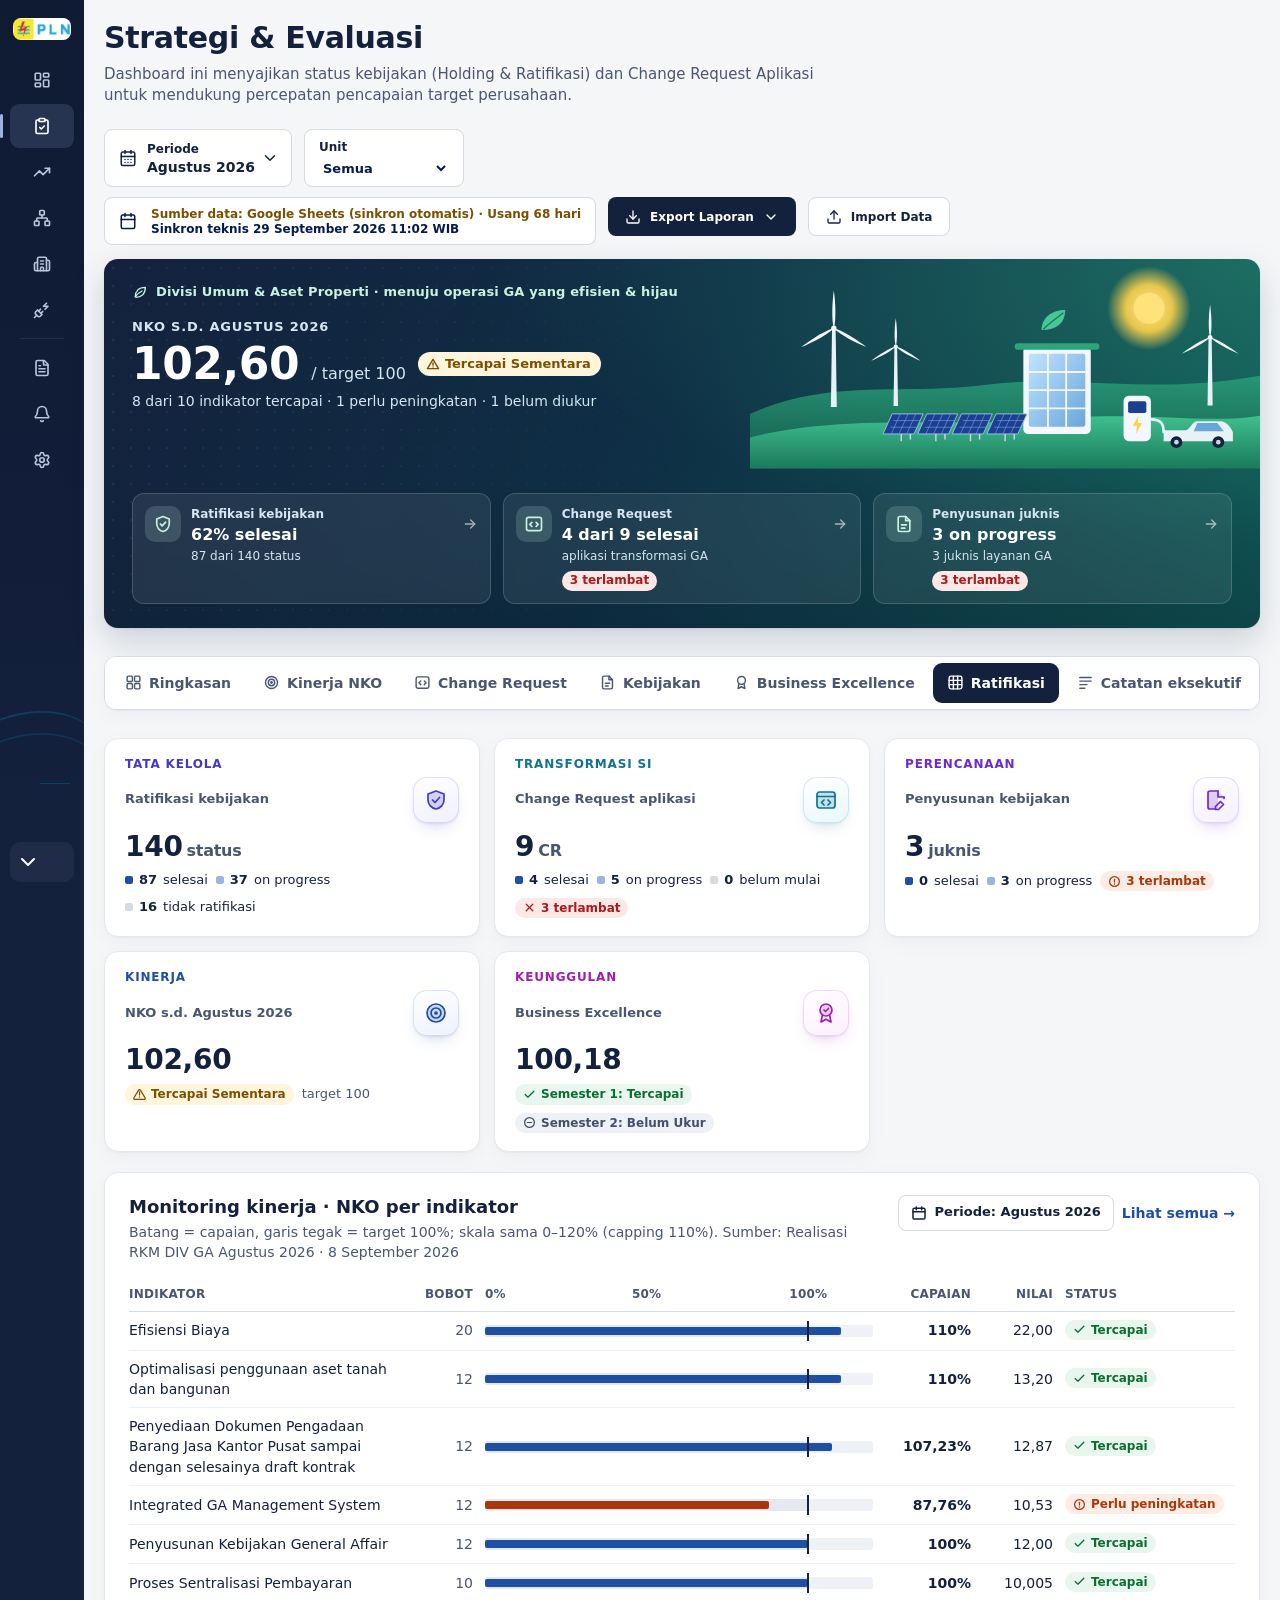
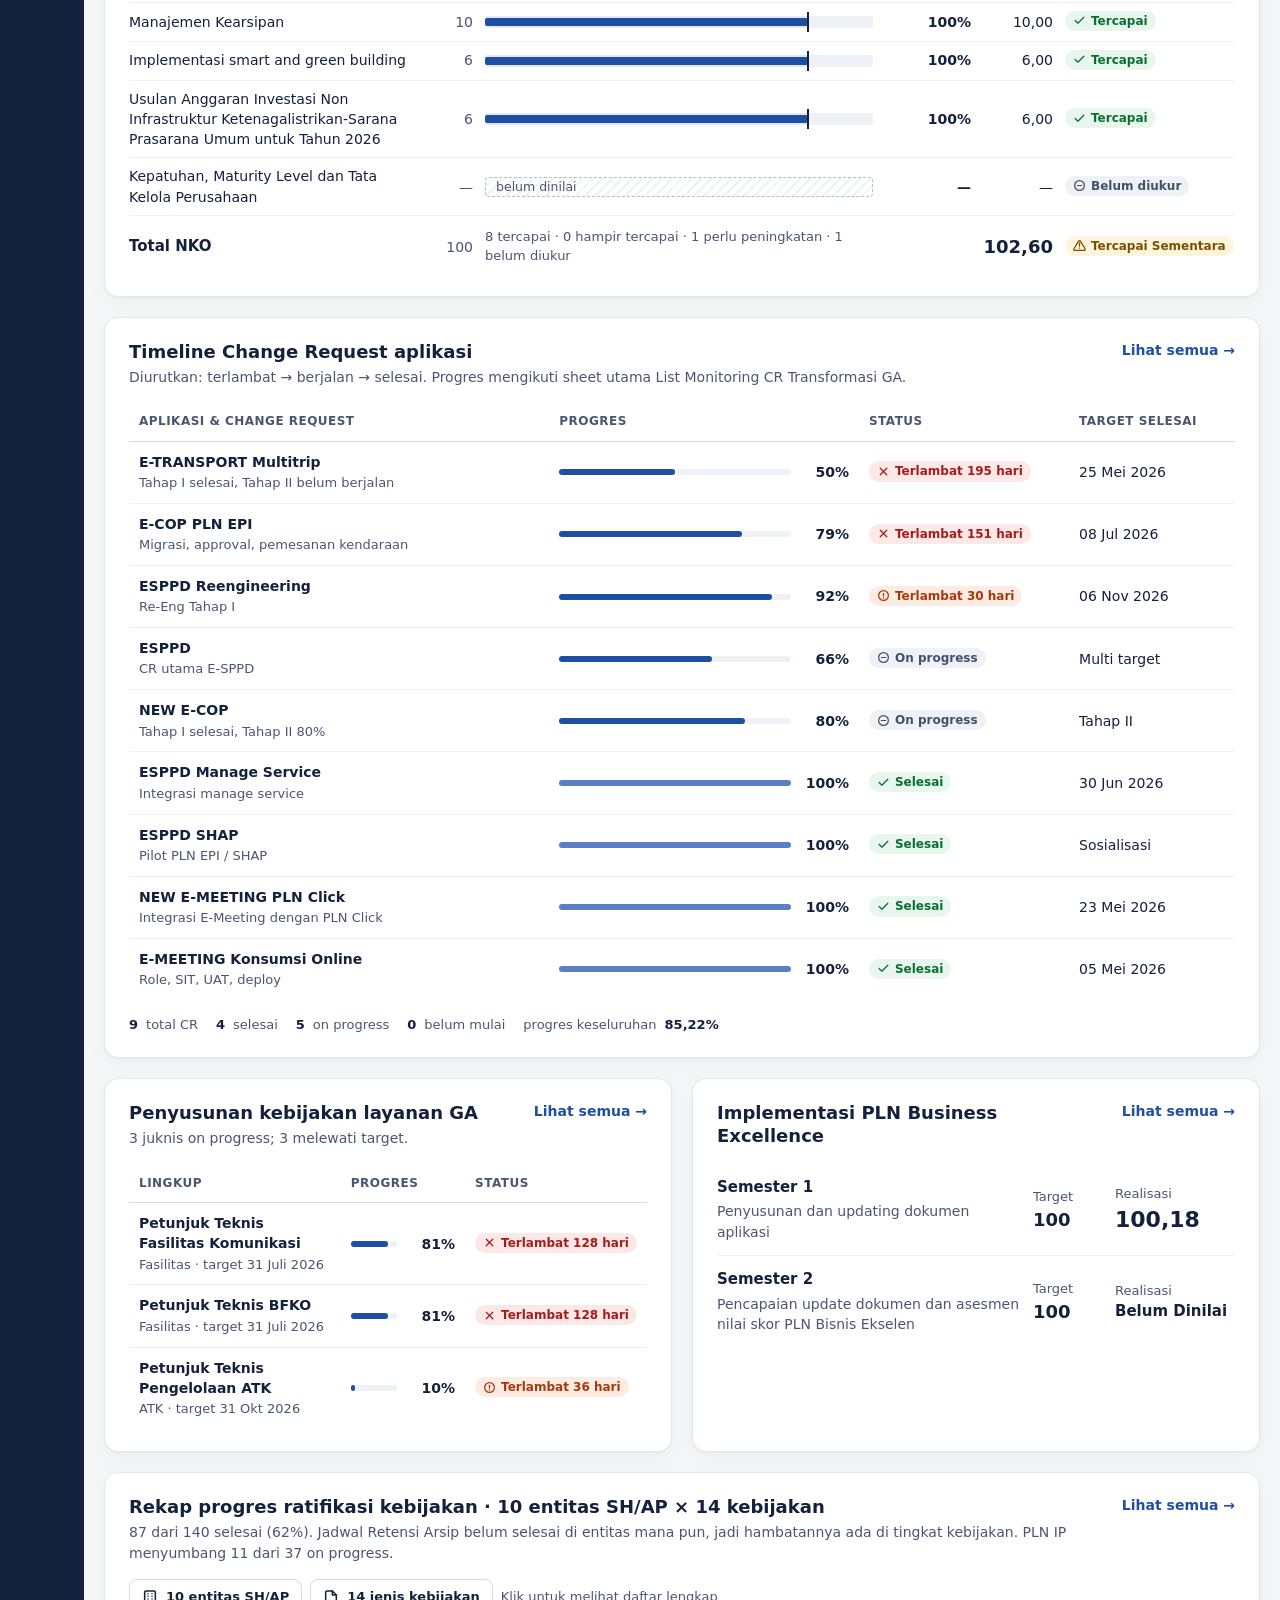
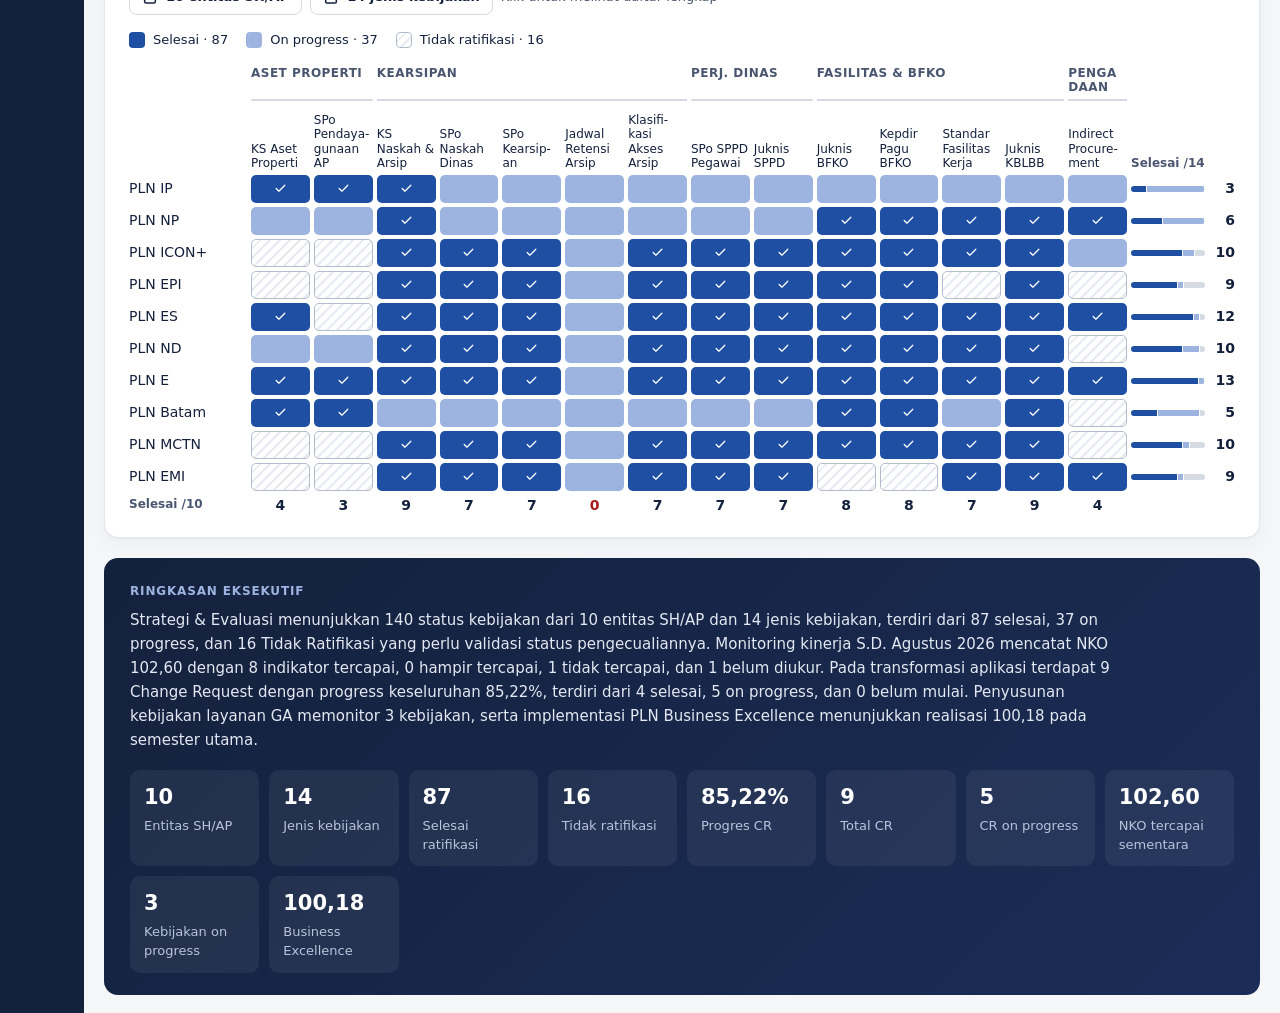
==== commit 9bc4b703: "Gabungkan main ke promosi staging@e117f4a (selesaikan konflik PR #10) - index.html: frame-guard.js d" ====
--- a/index.html
+++ b/index.html
@@ -17,6 +17,7 @@
     <meta http-equiv="Cache-Control" content="no-cache, no-store, must-revalidate" />
     <meta http-equiv="Pragma" content="no-cache" />
     <meta http-equiv="Expires" content="0" />
+    <script src="./assets/frame-guard.js?v=20260929-1"></script>
     <link rel="icon" href="data:," />
     <link
       rel="stylesheet"
@@ -1554,7 +1555,7 @@
     <script src="./assets/lucide.min.js?v=20260804-1"></script>
     <script src="./assets/leaflet-1.9.4.min.js?v=20260921-1"></script>
     <script src="./assets/dompurify-3.4.15.min.js?v=20260921-1"></script>
-    <script src="./script.js?v=20261008-1"></script>
+    <script src="./script.js?v=20261008-2"></script>
     <script src="./assets/redesign.js?v=20261008-1"></script>
   </body>
 </html>
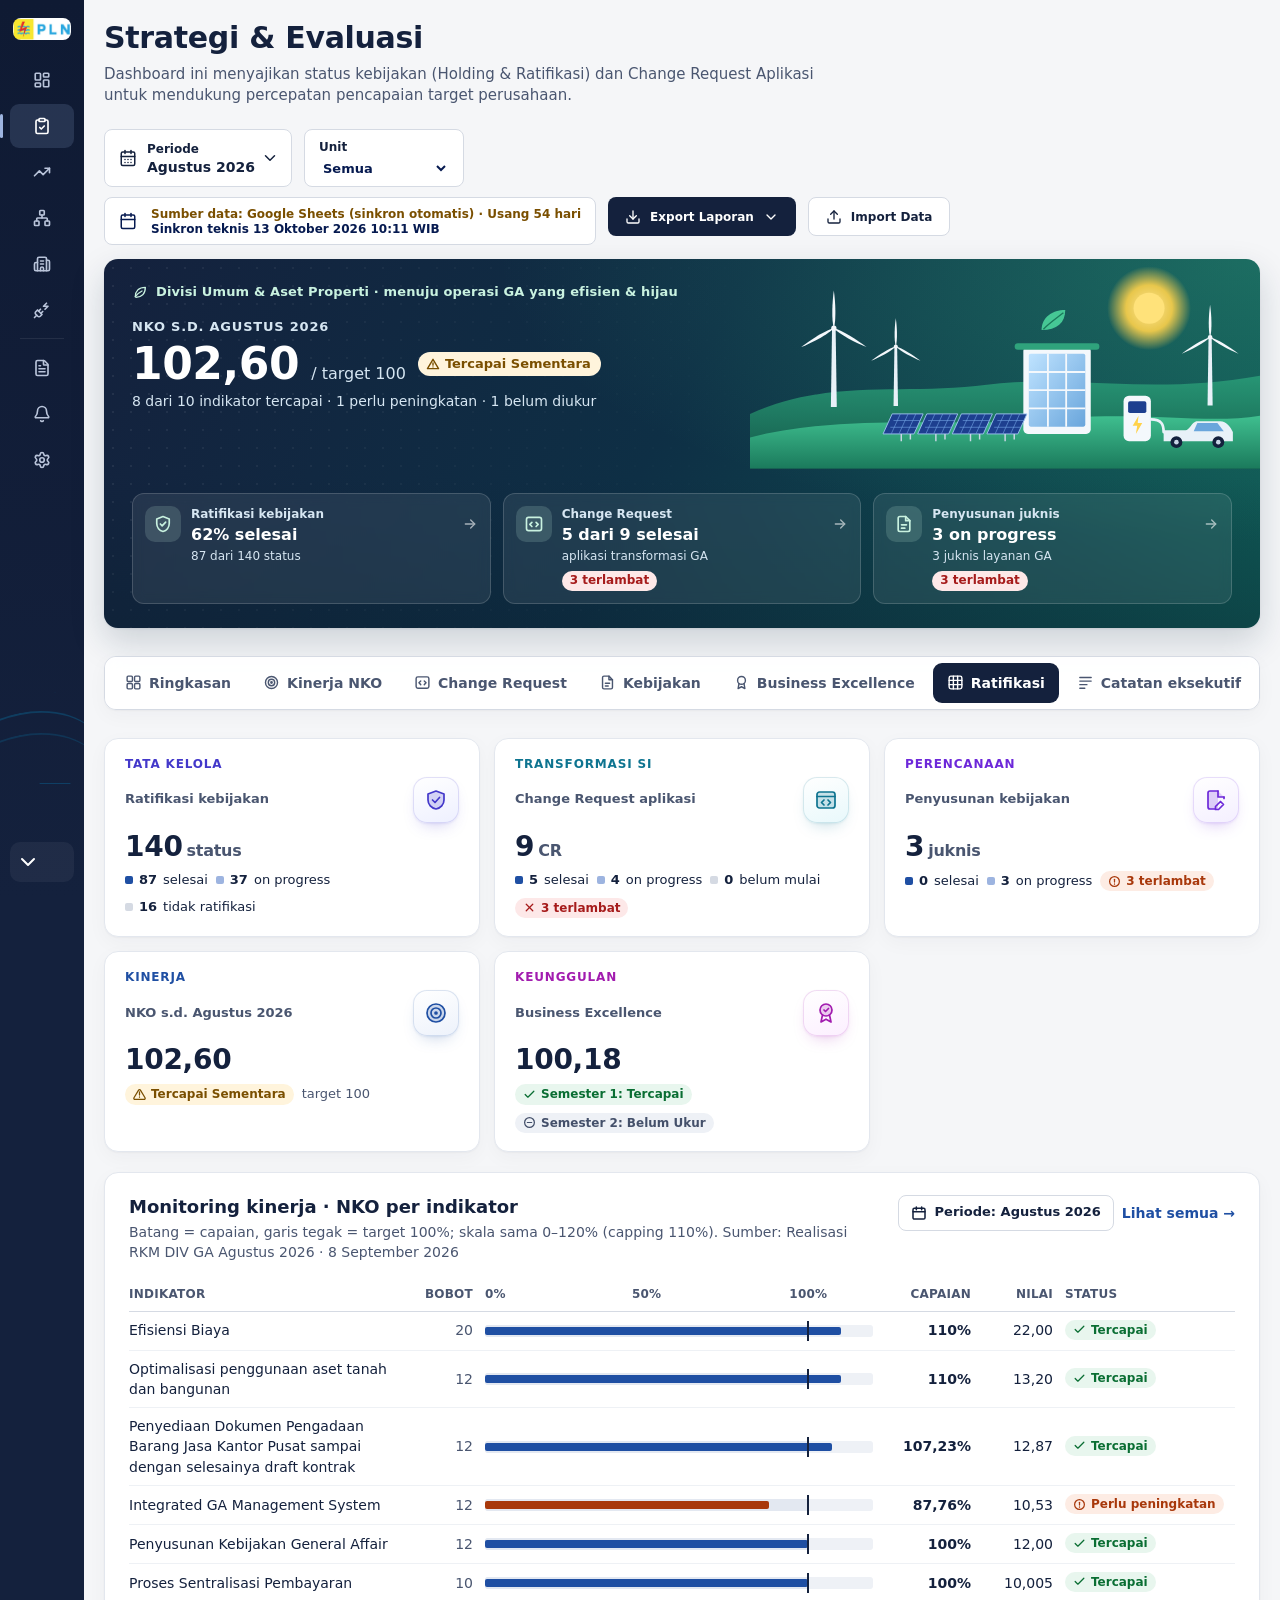
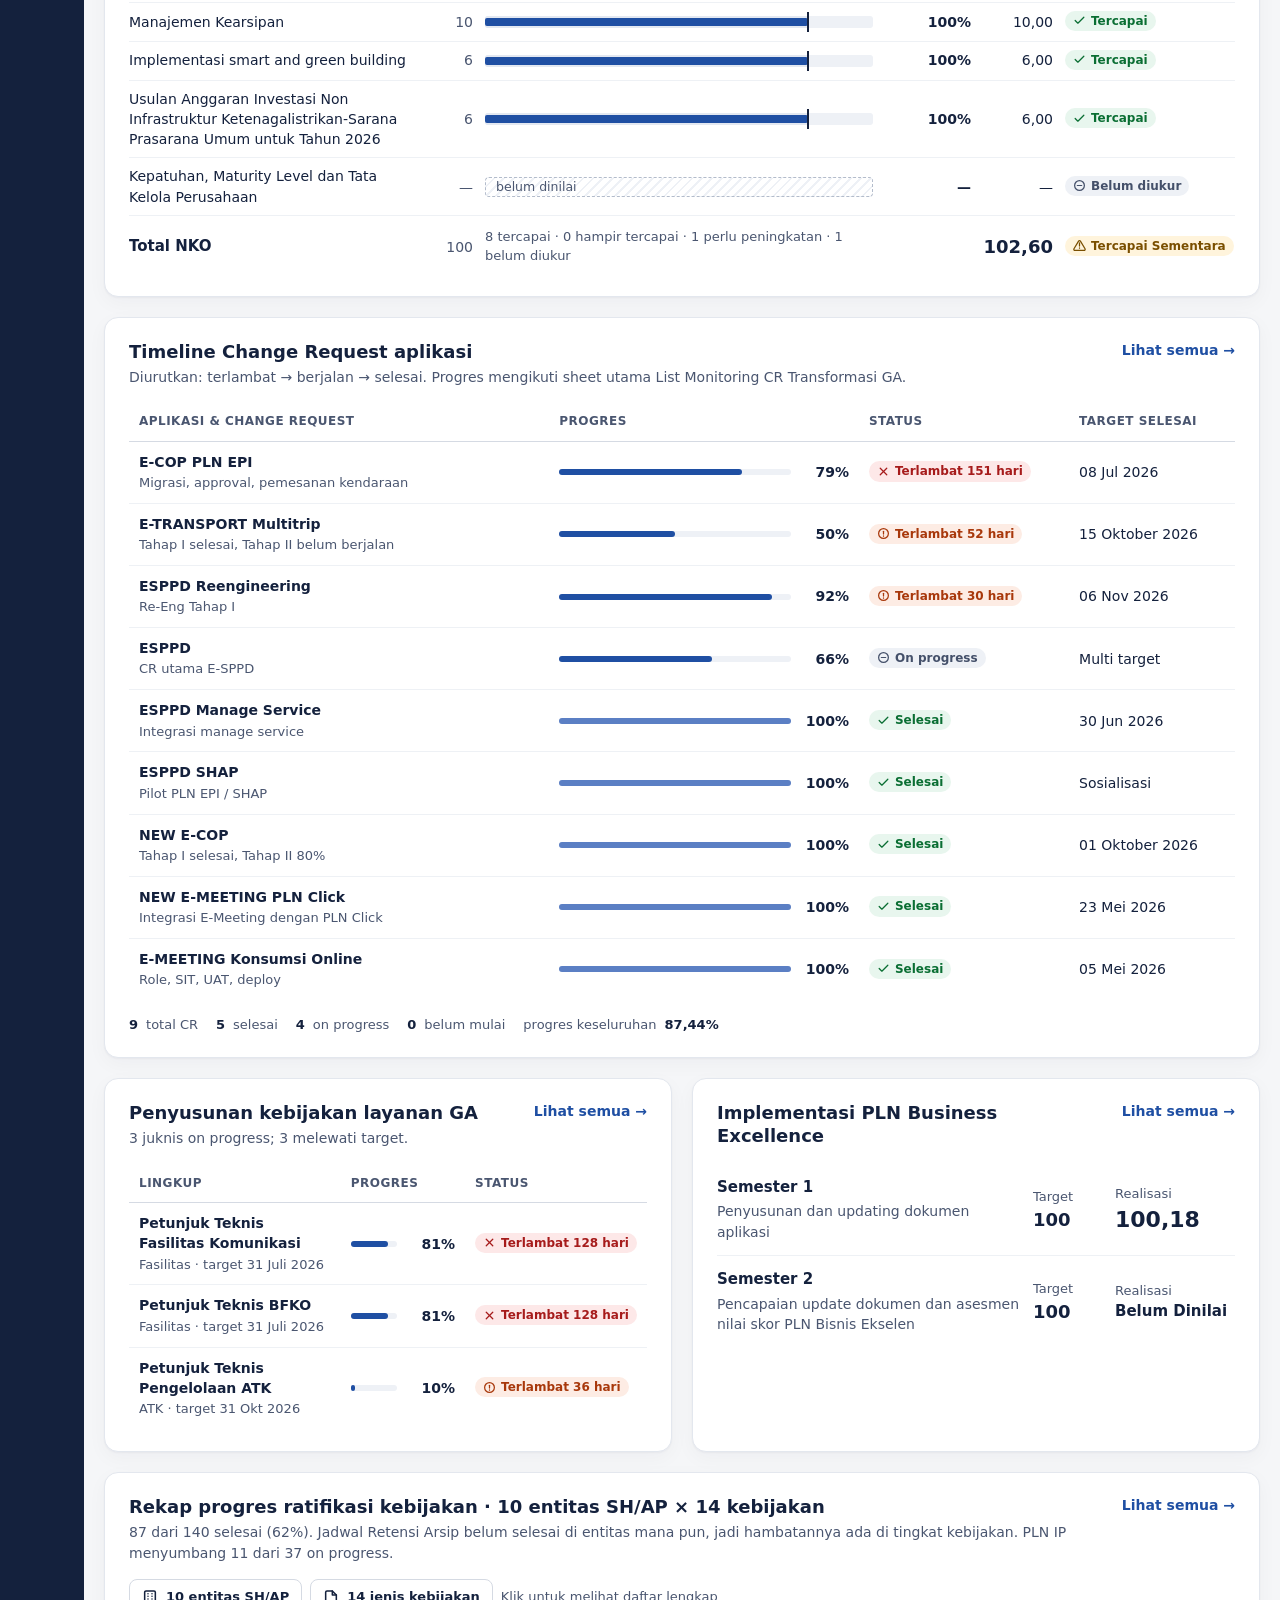
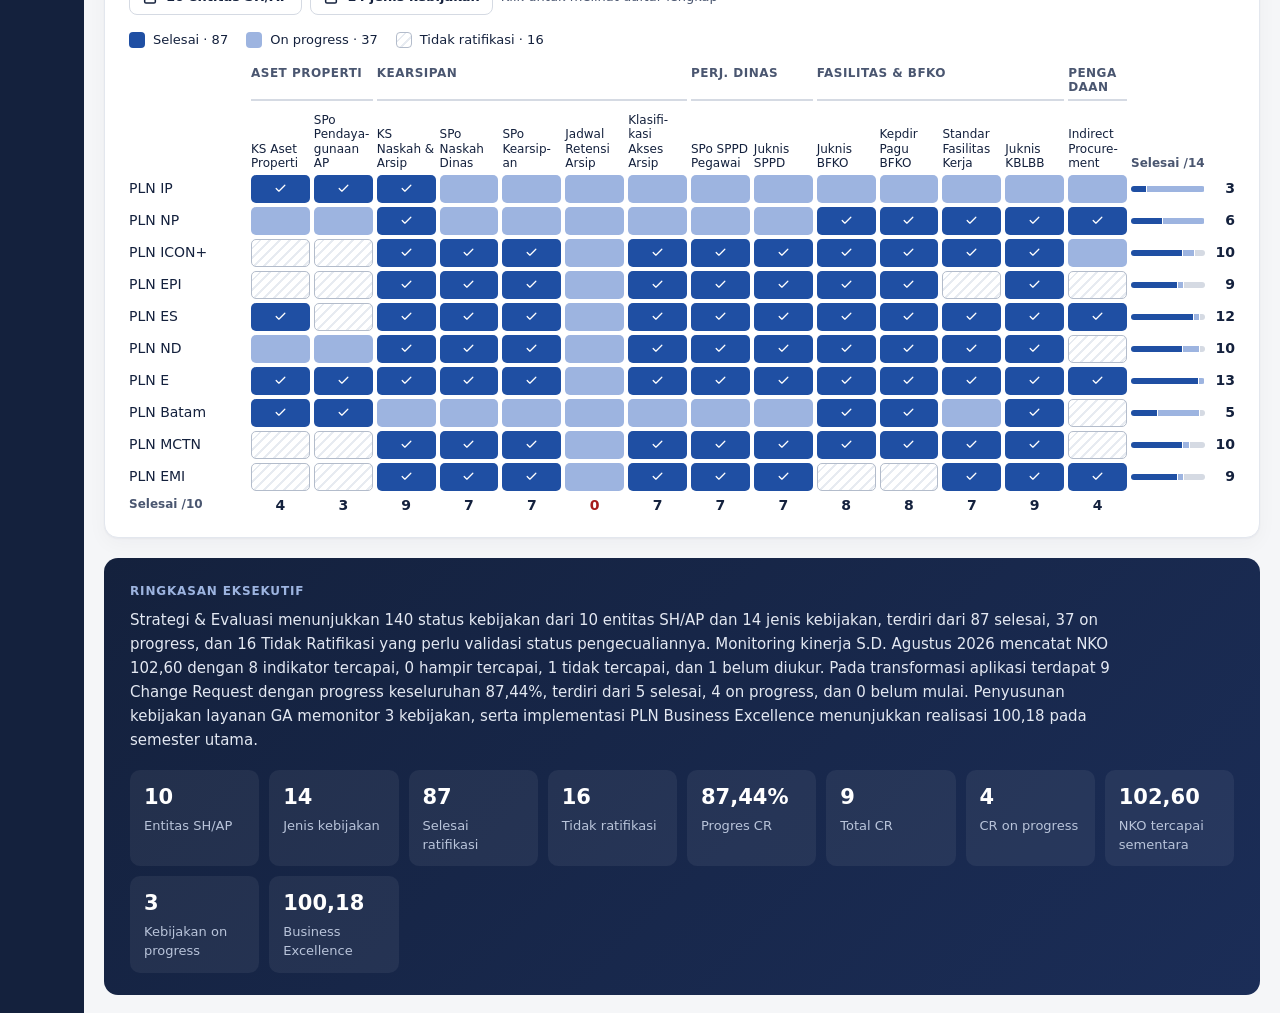
==== commit 4657ff0f: "Data Strategi: baca langsung dari Drive via Web App (cek 15 dtk), snapshot GitHub sebagai cadangan" ====
--- a/index.html
+++ b/index.html
@@ -12,7 +12,7 @@
     <meta name="referrer" content="strict-origin-when-cross-origin" />
     <meta
       http-equiv="Content-Security-Policy"
-      content="default-src 'self'; script-src 'self'; style-src 'self' 'unsafe-inline'; img-src 'self' data: https://tile.openstreetmap.org https://*.tile.openstreetmap.org; frame-src 'self'; connect-src 'self'; object-src 'none'; base-uri 'self'; form-action 'none'; worker-src 'self' blob:; upgrade-insecure-requests"
+      content="default-src 'self'; script-src 'self'; style-src 'self' 'unsafe-inline'; img-src 'self' data: https://tile.openstreetmap.org https://*.tile.openstreetmap.org; frame-src 'self'; connect-src 'self' https://script.google.com https://script.googleusercontent.com; object-src 'none'; base-uri 'self'; form-action 'none'; worker-src 'self' blob:; upgrade-insecure-requests"
     />
     <meta http-equiv="Cache-Control" content="no-cache, no-store, must-revalidate" />
     <meta http-equiv="Pragma" content="no-cache" />
@@ -23,7 +23,7 @@
       rel="stylesheet"
       href="./assets/leaflet-1.9.4.min.css?v=20260921-1"
     />
-    <link rel="stylesheet" href="./styles.css?v=20261008-1" />
+    <link rel="stylesheet" href="./styles.css?v=20261012-1" />
     <link rel="stylesheet" href="./assets/redesign.css?v=20261008-1" />
   </head>
   <body>
@@ -1555,7 +1555,7 @@
     <script src="./assets/lucide.min.js?v=20260804-1"></script>
     <script src="./assets/leaflet-1.9.4.min.js?v=20260921-1"></script>
     <script src="./assets/dompurify-3.4.15.min.js?v=20260921-1"></script>
-    <script src="./script.js?v=20261008-2"></script>
+    <script src="./script.js?v=20261013-1"></script>
     <script src="./assets/redesign.js?v=20261008-1"></script>
   </body>
 </html>
--- a/styles.css
+++ b/styles.css
@@ -12357,3 +12357,7 @@
 
 .ev-map-search-list li.ev-map-search-empty { color: #475569; font-size: 13px; cursor: default; }
 .ev-map-search-list li.ev-map-search-empty:hover { background: transparent; }
+
+/* Saran unit di kolom "Cari unit" panel EV (memakai gaya daftar saran peta). */
+.ev-unit-search-wrap { position: relative; }
+.ev-unit-suggest { z-index: 30; }
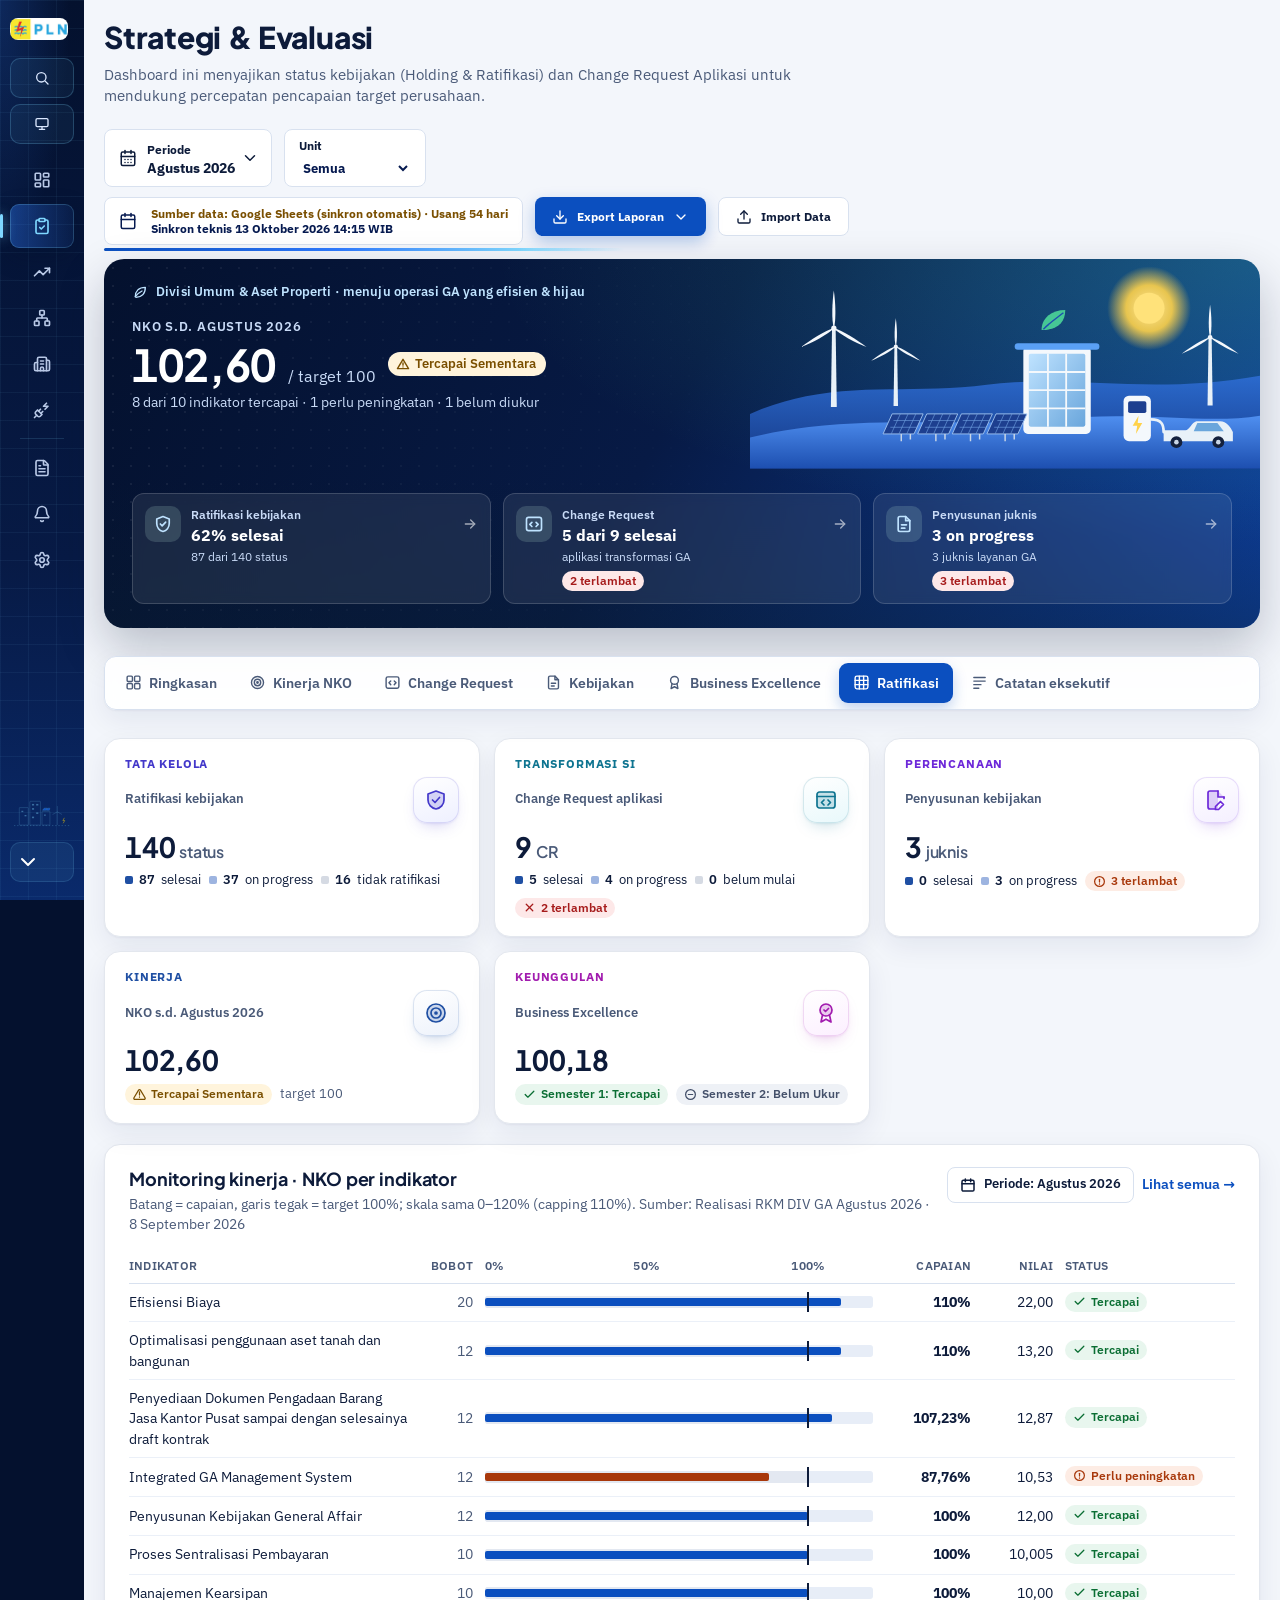
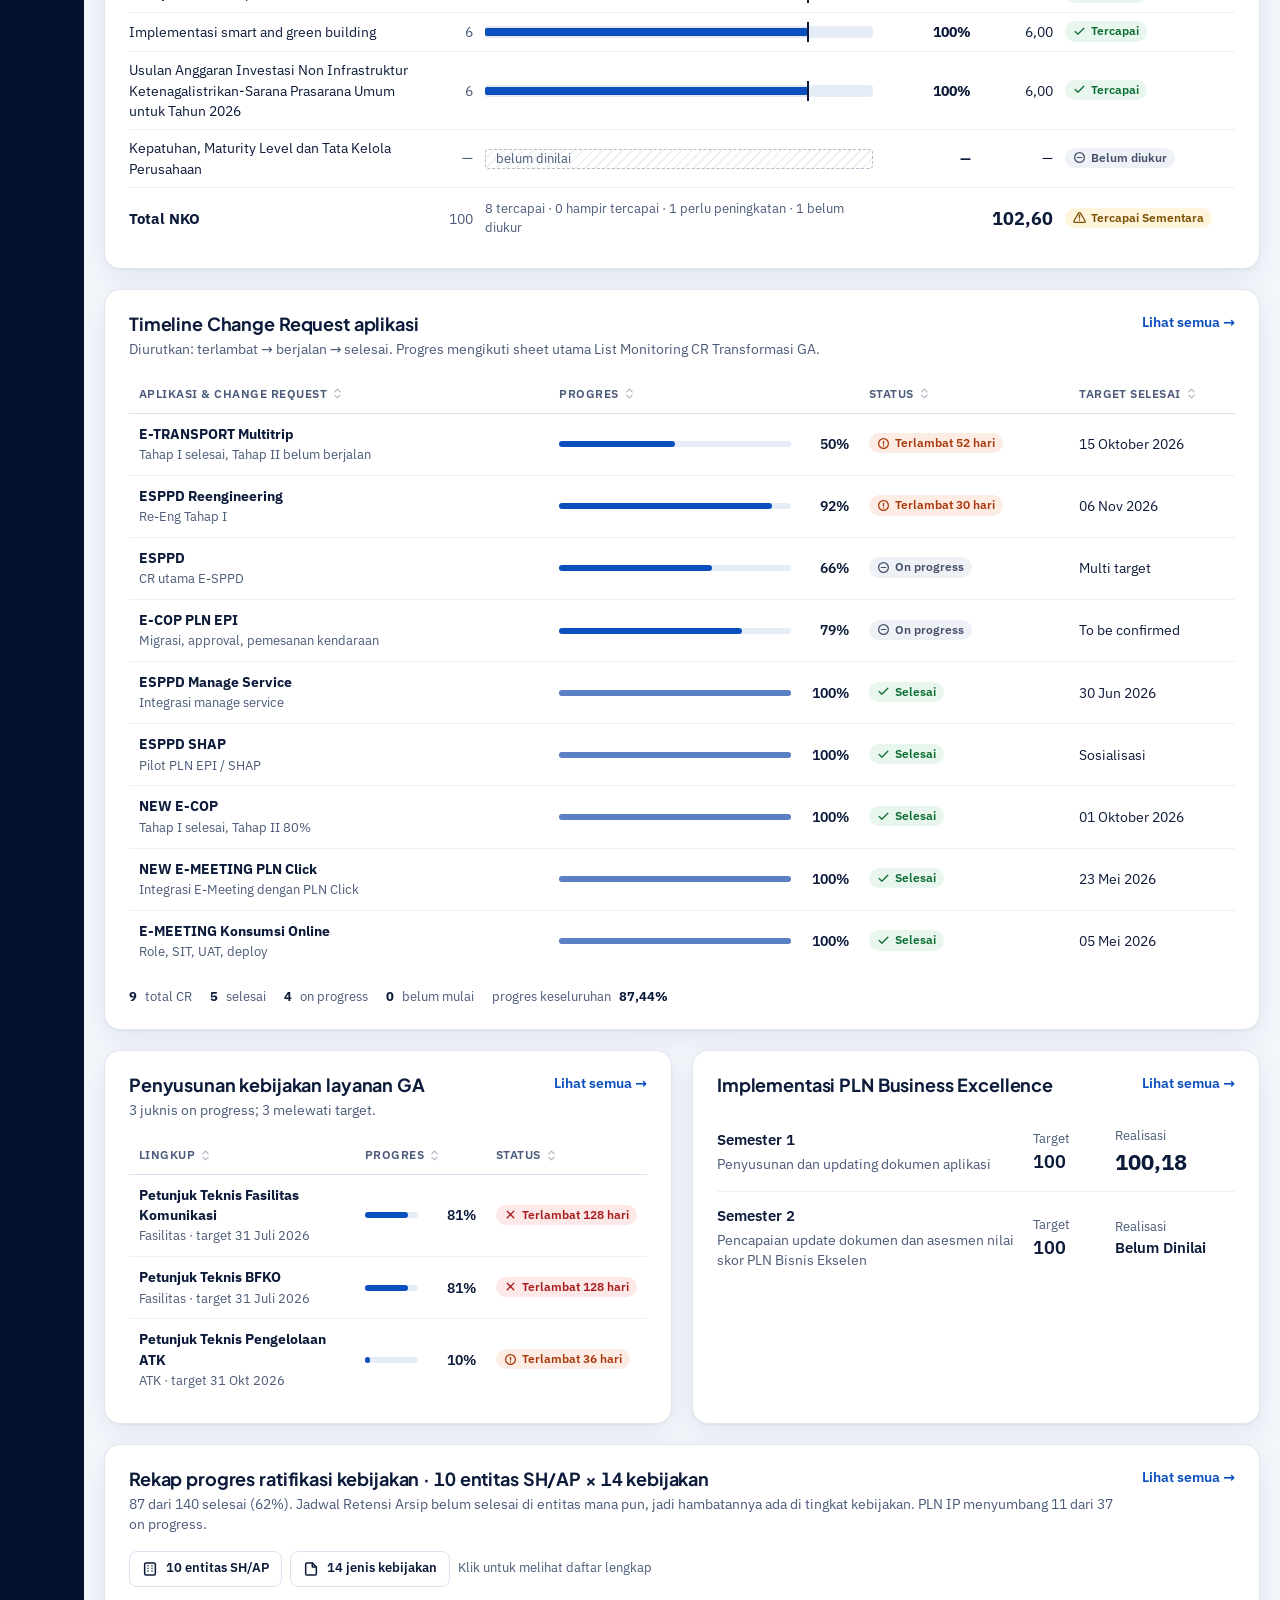
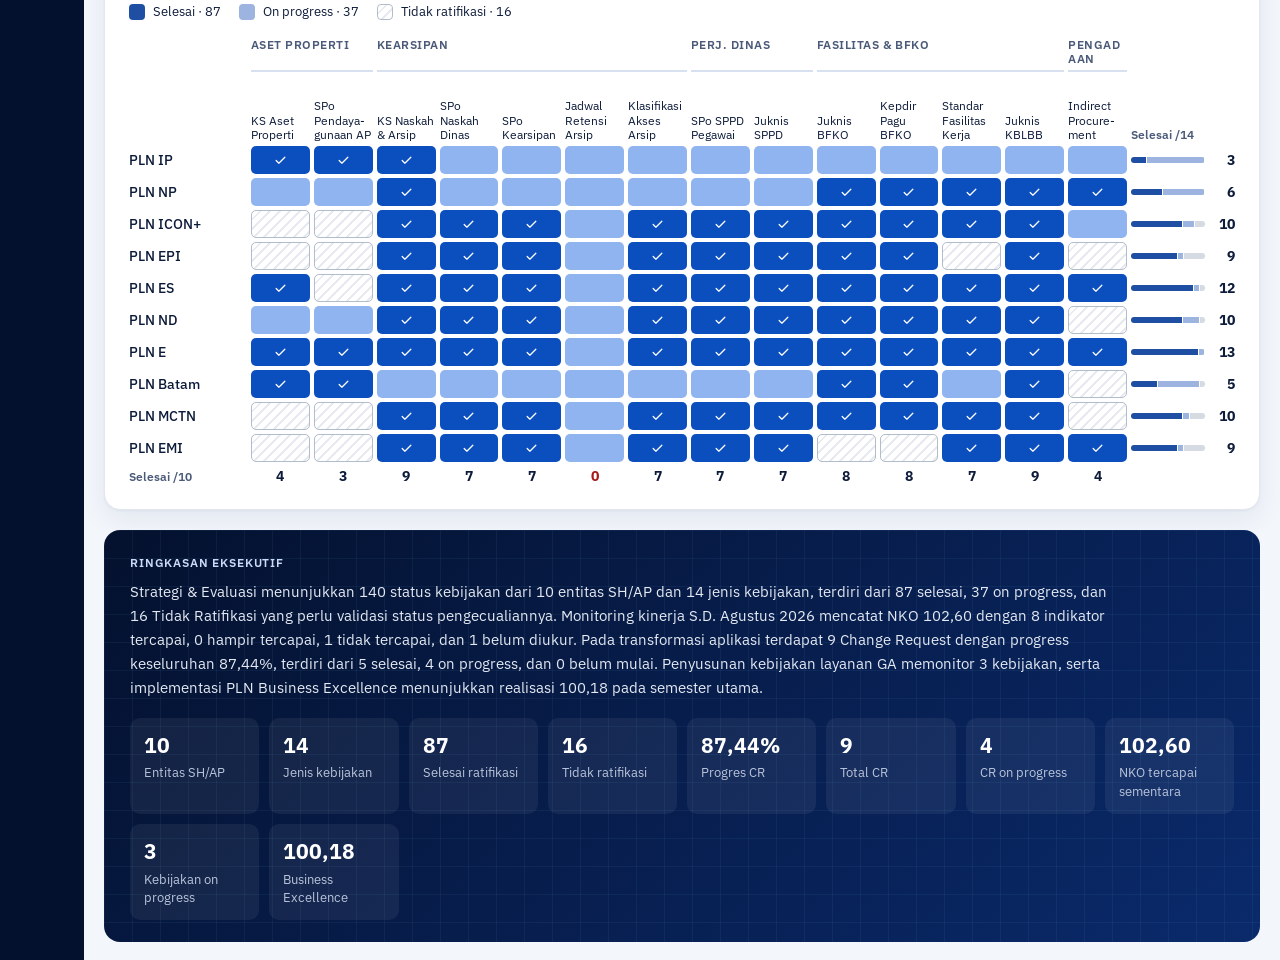
==== commit 84a605fc: "Promosi dari dashboard-ga-claude@1ccb244" ====
--- a/index.html
+++ b/index.html
@@ -25,6 +25,8 @@
     />
     <link rel="stylesheet" href="./styles.css?v=20261012-1" />
     <link rel="stylesheet" href="./assets/redesign.css?v=20261008-1" />
+    <link rel="stylesheet" href="./assets/theme-biru.css?v=20261104-3" />
+    <link rel="stylesheet" href="./assets/interaksi.css?v=20261104-1" />
   </head>
   <body>
     <div class="app-shell">
@@ -1557,5 +1559,7 @@
     <script src="./assets/dompurify-3.4.15.min.js?v=20260921-1"></script>
     <script src="./script.js?v=20261013-1"></script>
     <script src="./assets/redesign.js?v=20261008-1"></script>
+    <script src="./assets/theme-biru.js?v=20261104-3"></script>
+    <script src="./assets/interaksi.js?v=20261104-1"></script>
   </body>
 </html>
--- a/assets/theme-biru.css
+++ b/assets/theme-biru.css
@@ -0,0 +1,347 @@
+/* Tema "Biru Listrik" — Smart Grid PLN: energi hijau · gedung cerdas · kendaraan listrik (pratinjau 2026-11)
+ * Lapisan tema di atas redesign.css + add-on banner. Mengganti token, tipografi, dan permukaan;
+ * logika, data, dan warna STATUS (tercapai / monitoring / percepatan) tidak diubah.
+ * Aktif bila <body> punya kelas .bb-on (dipasang oleh theme-biru.js).
+ */
+
+/* ---------- Font (self-hosted; CSP font-src 'self') ---------- */
+@font-face {
+  font-family: "IBM Plex Sans";
+  src: url("./ibm-plex-sans-latin-wght-normal.woff2") format("woff2-variations"),
+       url("./ibm-plex-sans-latin-wght-normal.woff2") format("woff2");
+  font-weight: 100 700; font-style: normal; font-display: swap;
+}
+@font-face {
+  font-family: "Plus Jakarta Sans";
+  src: url("./plus-jakarta-sans-latin-wght-normal.woff2") format("woff2-variations"),
+       url("./plus-jakarta-sans-latin-wght-normal.woff2") format("woff2");
+  font-weight: 200 800; font-style: normal; font-display: swap;
+}
+
+body.rd-enabled.bb-on {
+  /* Netral struktur — slate kebiruan */
+  --rd-ink: #0d1b3a;
+  --rd-ink-2: #4a5a78;
+  --rd-line: #d8e1ef;
+  --rd-hair: #ebf0f8;
+  --rd-track: #e7edf7;
+  --rd-ground: #f3f6fb;
+  --rd-card: #ffffff;
+  --rd-accent: #0b4fbf;
+  --rd-accent-soft: #e9f1ff;
+  --rd-context: #8fb4f0;
+  --rd-shadow: 0 1px 2px rgba(8, 34, 89, .05), 0 10px 28px rgba(8, 34, 89, .07);
+  --rd-radius: 16px;
+
+  /* Permukaan gelap "smart grid" */
+  --bb-midnight: #04112e;
+  --bb-night: #071a45;
+  --bb-navy: #0a2a6b;
+  --bb-royal: #0b4fbf;
+  --bb-electric: #2f7bff;
+  --bb-ice: #7fd8ff;      /* aliran listrik — hanya di latar gelap */
+  --bb-spark: #ffd200;    /* kuning PLN — hanya ikon petir dekoratif */
+  --bb-on-dark: #ffffff;
+  --bb-on-dark-2: #c9dbf7;
+  --bb-display: "Plus Jakarta Sans", "IBM Plex Sans", "Segoe UI", system-ui, sans-serif;
+  --bb-grid: linear-gradient(rgba(127, 216, 255, .06) 1px, transparent 1px) 0 0 / 28px 28px,
+             linear-gradient(90deg, rgba(127, 216, 255, .06) 1px, transparent 1px) 0 0 / 28px 28px;
+
+  /* Satukan banner add-on tiap menu */
+  --sg-navy: var(--bb-midnight); --sg-deep: var(--bb-night); --sg-teal: #0d3f9e; --sg-emerald: var(--bb-electric); --sg-mint: #bfe3ff;
+  --eg-navy: var(--bb-midnight); --eg-deep: var(--bb-night); --eg-teal: #0d4aa8; --eg-emerald: var(--bb-electric); --eg-mint: #bfe3ff;
+  --ig-navy: var(--bb-midnight); --ig-deep: var(--bb-night); --ig-teal: #0d3f9e; --ig-emerald: var(--bb-electric);
+  --sg-on-dark-2: var(--bb-on-dark-2); --eg-on-dark-2: var(--bb-on-dark-2); --ig-on-dark-2: var(--bb-on-dark-2);
+}
+
+/* ---------- Tipografi ---------- */
+body.rd-enabled.bb-on .dashboard h1,
+body.rd-enabled.bb-on .dashboard h2,
+body.rd-enabled.bb-on .rd-ex-nko strong,
+body.rd-enabled.bb-on .rd-ex-card .v,
+body.rd-enabled.bb-on .rd-kpi-val,
+body.rd-enabled.bb-on .rd-tile strong,
+body.rd-enabled.bb-on .rd-hero-tile strong,
+body.rd-enabled.bb-on .sg-nko-val,
+body.rd-enabled.bb-on .eg-nko-val,
+body.rd-enabled.bb-on .ig-nko-val {
+  font-family: var(--bb-display);
+  letter-spacing: -.008em; word-spacing: .06em;
+  font-variant-numeric: tabular-nums;
+}
+body.rd-enabled.bb-on .dashboard h1 { font-weight: 800; }
+
+/* ---------- Shell ---------- */
+body.rd-enabled.bb-on .app-shell {
+  background: linear-gradient(90deg, var(--bb-midnight) 0, var(--bb-midnight) 236px, var(--rd-ground) 236px);
+}
+body.rd-enabled.bb-on .sidebar {
+  background:
+    radial-gradient(120% 40% at 0% 0%, rgba(47, 123, 255, .22) 0%, rgba(47, 123, 255, 0) 70%),
+    var(--bb-grid),
+    linear-gradient(180deg, var(--bb-midnight) 0%, var(--bb-night) 62%, var(--bb-navy) 100%);
+}
+body.rd-enabled.bb-on .brand { flex-direction: column; align-items: flex-start; gap: 12px; }
+body.rd-enabled.bb-on .brand::after {
+  content: "Energi Hijau · Gedung Cerdas\A Kendaraan Listrik"; white-space: pre-line;
+  font: 600 12px/1.35 var(--rd-font); letter-spacing: .03em; color: var(--bb-ice);
+}
+body.rd-enabled.bb-on .nav-item { color: #b8c8e6; }
+body.rd-enabled.bb-on .nav-item svg { transition: color .15s ease; }
+body.rd-enabled.bb-on .nav-item:hover { color: #fff; background: rgba(127, 216, 255, .08); }
+body.rd-enabled.bb-on .nav-item.is-active {
+  color: #fff;
+  background: linear-gradient(90deg, rgba(47, 123, 255, .38) 0%, rgba(47, 123, 255, .08) 100%);
+  box-shadow: inset 0 0 0 1px rgba(127, 216, 255, .22), 0 8px 22px rgba(4, 17, 46, .35);
+}
+body.rd-enabled.bb-on .nav-item.is-active svg { color: var(--bb-ice); }
+body.rd-enabled.bb-on .nav-item.is-active::before {
+  background: var(--bb-ice);
+  box-shadow: 0 0 12px rgba(127, 216, 255, .9);
+}
+body.rd-enabled.bb-on .nav-item:focus-visible { outline: 2px solid var(--bb-ice); outline-offset: 2px; }
+body.rd-enabled.bb-on .nav-item[data-nav="analytics"]::after { background: rgba(127, 216, 255, .14); }
+body.rd-enabled.bb-on .sidebar-art { opacity: 1; display: flex; align-items: flex-end; padding: 0 4px 14px; }
+body.rd-enabled.bb-on .sidebar-art > * { display: none; }
+body.rd-enabled.bb-on .sidebar-art .bb-side-art { display: block; width: 100%; height: auto; }
+body.rd-enabled.bb-on .user-box { background: rgba(127, 216, 255, .07); box-shadow: inset 0 0 0 1px rgba(127, 216, 255, .14); }
+body.rd-enabled.bb-on .user-box .avatar { background: var(--bb-electric); color: #fff; }
+
+/* Garis aliran energi di bawah judul halaman */
+body.rd-enabled.bb-on .page-header { position: relative; }
+body.rd-enabled.bb-on .page-header::after {
+  content: ""; position: absolute; left: 0; bottom: -6px; width: min(520px, 60%); height: 3px; border-radius: 3px;
+  background: linear-gradient(90deg, var(--bb-royal), var(--bb-electric) 45%, var(--bb-ice) 80%, rgba(127, 216, 255, 0));
+}
+
+/* ---------- Kontrol ---------- */
+body.rd-enabled.bb-on .export-btn,
+body.rd-enabled.bb-on .rd-btn.primary,
+body.rd-enabled.bb-on .ev-infra-view .rd-geohead #evExportData {
+  background: var(--bb-royal); border-color: var(--bb-royal); color: #fff;
+  box-shadow: 0 6px 16px rgba(11, 79, 191, .28);
+}
+body.rd-enabled.bb-on .export-btn:hover,
+body.rd-enabled.bb-on .rd-btn.primary:hover,
+body.rd-enabled.bb-on .ev-infra-view .rd-geohead #evExportData:hover { background: var(--bb-navy); border-color: var(--bb-navy); }
+body.rd-enabled.bb-on .sg-tab.is-active,
+body.rd-enabled.bb-on .eg-tab.is-active,
+body.rd-enabled.bb-on .ig-tab.is-active { background: var(--bb-royal); color: #fff; box-shadow: 0 6px 14px rgba(11, 79, 191, .25); }
+
+/* ---------- Overview: hero "kawasan gedung cerdas" ---------- */
+body.rd-enabled.bb-on .rd-ex-hero {
+  --bb-art-w: clamp(300px, 26vw, 390px);
+  position: relative; isolation: isolate;
+  min-height: 470px;
+  border-radius: 22px;
+  background:
+    radial-gradient(45% 70% at 86% 72%, rgba(47, 123, 255, .55) 0%, rgba(47, 123, 255, 0) 70%),
+    radial-gradient(40% 55% at 4% 0%, rgba(127, 216, 255, .16) 0%, rgba(127, 216, 255, 0) 70%),
+    var(--bb-grid),
+    linear-gradient(135deg, var(--bb-midnight) 0%, var(--bb-night) 45%, #0d3f9e 100%);
+  box-shadow: 0 24px 60px rgba(4, 17, 46, .28);
+}
+body.rd-enabled.bb-on .rd-ex-hero > * { position: relative; z-index: 1; }
+body.rd-enabled.bb-on .rd-ex-main,
+body.rd-enabled.bb-on .rd-ex-legend { max-width: calc(100% - var(--bb-art-w) - 16px); }
+body.rd-enabled.bb-on .rd-ex-hero > .bb-hero-art {
+  position: absolute; z-index: 0; right: 22px; bottom: 66px;
+  width: var(--bb-art-w); pointer-events: none;
+}
+.bb-hero-art svg { display: block; width: 100%; height: 100%; overflow: visible; }
+.bb-hero-art .bb-tag {
+  position: absolute; transform: translate(-50%, -50%);
+  padding: 3px 10px; border-radius: 999px; white-space: nowrap;
+  font: 600 12px/1.4 var(--rd-font, system-ui); letter-spacing: .02em;
+  color: #e8f4ff; background: rgba(4, 17, 46, .82); border: 1px solid rgba(127, 216, 255, .5);
+  box-shadow: 0 4px 12px rgba(4, 17, 46, .35);
+}
+body.rd-enabled.bb-on .rd-ex-eyebrow { color: var(--bb-ice); }
+body.rd-enabled.bb-on .rd-ex-hero h1 { font-size: clamp(34px, 3.4vw, 50px); letter-spacing: -.018em; word-spacing: .08em; }
+body.rd-enabled.bb-on .rd-ex-logos { padding: 6px 16px; box-shadow: 0 8px 24px rgba(4, 17, 46, .35); }
+body.rd-enabled.bb-on .rd-ex-logos img { height: 32px; }
+body.rd-enabled.bb-on .rd-ex-nko { border-right-color: rgba(127, 216, 255, .28); }
+body.rd-enabled.bb-on .rd-ex-nko strong {
+  font-size: clamp(60px, 6vw, 92px); font-weight: 800;
+  background: linear-gradient(180deg, #ffffff 35%, #bfe3ff 100%);
+  -webkit-background-clip: text; background-clip: text; color: transparent;
+}
+body.rd-enabled.bb-on .rd-ex-nko .lbl,
+body.rd-enabled.bb-on .rd-ex-nko .tgt,
+body.rd-enabled.bb-on .rd-ex-nko .why { color: var(--bb-on-dark-2); }
+body.rd-enabled.bb-on .rd-ex-narr { display: grid; gap: 10px; }
+body.rd-enabled.bb-on .rd-ex-narr p {
+  margin: 0; padding-left: 14px; font-size: 16.5px; line-height: 1.45; color: #e6efff; text-wrap: pretty;
+  border-left: 2px solid rgba(127, 216, 255, .55);
+}
+body.rd-enabled.bb-on .rd-ex-legend { justify-self: start; box-shadow: 0 8px 22px rgba(4, 17, 46, .3); }
+body.rd-enabled.bb-on .rd-ex-legend .lbl { color: var(--rd-ink); }
+
+/* Kartu ringkasan yang menumpang di tepi hero */
+body.rd-enabled.bb-on .rd-ex-card {
+  border-radius: 18px; border: 1px solid var(--rd-line); border-top: 4px solid var(--ex);
+  box-shadow: 0 16px 36px rgba(8, 34, 89, .14);
+}
+body.rd-enabled.bb-on .rd-ex-card:hover { transform: translateY(-4px); box-shadow: 0 22px 44px rgba(11, 79, 191, .22); }
+body.rd-enabled.bb-on .rd-ex-card h2 { color: var(--rd-ink); font-family: var(--rd-font); letter-spacing: 0; }
+body.rd-enabled.bb-on .rd-ex-card .v { color: var(--bb-navy); font-weight: 800; }
+body.rd-enabled.bb-on .rd-ex-card .v span { color: var(--rd-ink-2); letter-spacing: 0; margin-left: .2em; font-family: var(--rd-font); font-weight: 600; }
+body.rd-enabled.bb-on .rd-ex-card small { color: var(--rd-ink-2); }
+body.rd-enabled.bb-on .rd-ex-badge { box-shadow: 0 8px 18px rgba(8, 34, 89, .25); }
+body.rd-enabled.bb-on .rd-ex-sec h2 { color: var(--rd-ink); }
+body.rd-enabled.bb-on .rd-ex-sec span { color: var(--rd-ink-2); }
+body.rd-enabled.bb-on .rd-ex-card:focus-visible,
+body.rd-enabled.bb-on .rd-ex-lg:focus-visible { outline-color: var(--bb-royal); }
+
+/* Hero generik (rd-hero) */
+body.rd-enabled.bb-on .rd-hero { background: var(--bb-grid), linear-gradient(135deg, var(--bb-midnight) 0%, var(--bb-navy) 100%); }
+body.rd-enabled.bb-on .rd-hero .rd-eyebrow, body.rd-enabled.bb-on .rd-hero-tile span { color: var(--bb-on-dark-2); }
+body.rd-enabled.bb-on .rd-hero-tile { background: rgba(127, 216, 255, .08); box-shadow: inset 0 0 0 1px rgba(127, 216, 255, .12); }
+
+/* ---------- Banner menu: grid cetak biru + bukit hijau → biru ---------- */
+body.rd-enabled.bb-on .sg-hero,
+body.rd-enabled.bb-on .eg-hero,
+body.rd-enabled.bb-on .ig-hero { border-radius: 20px; box-shadow: 0 20px 48px rgba(4, 17, 46, .24); }
+body.rd-enabled.bb-on .sg-hero-art [stop-color="#3fbf8f"] { stop-color: #4f8ff0; }
+body.rd-enabled.bb-on .sg-hero-art [stop-color="#2a9e79"] { stop-color: #2f6fd8; }
+body.rd-enabled.bb-on .sg-hero-art [stop-color="#1b7a5c"] { stop-color: #1d4fb0; }
+body.rd-enabled.bb-on .sg-hero-art [stop-color="#145c48"] { stop-color: #163a8a; }
+body.rd-enabled.bb-on .sg-hero-art [stroke="#2fa37c"] { stroke: #5aa0f5; }
+body.rd-enabled.bb-on .sg-hero-art [stroke="#1b7a5c"] { stroke: #1d4fb0; }
+
+
+/* ======================================================================
+ * Menu lain — satu bahasa desain
+ * ====================================================================== */
+/* Banner gelap bersama: Laporan, Alert Center, Pengaturan, sinyal AO Korporat */
+body.rd-enabled.bb-on .rapim-cover,
+body.rd-enabled.bb-on .alert-hero,
+body.rd-enabled.bb-on .settings-hero {
+  border-radius: 20px;
+  background:
+    radial-gradient(45% 90% at 92% 10%, rgba(47, 123, 255, .45) 0%, rgba(47, 123, 255, 0) 70%),
+    var(--bb-grid),
+    linear-gradient(135deg, var(--bb-midnight) 0%, var(--bb-night) 55%, #0d3f9e 100%);
+  box-shadow: 0 20px 48px rgba(4, 17, 46, .24);
+  padding: 26px 28px;
+}
+body.rd-enabled.bb-on .rapim-cover h2,
+body.rd-enabled.bb-on .alert-hero h2,
+body.rd-enabled.bb-on .settings-hero h2 { font-size: clamp(26px, 2.6vw, 36px); font-weight: 800; color: #fff; }
+body.rd-enabled.bb-on .rapim-cover-copy span,
+body.rd-enabled.bb-on .alert-hero > div > span,
+body.rd-enabled.bb-on .settings-hero > div > span,
+body.rd-enabled.bb-on .rapim-brand-row strong { color: var(--bb-ice); letter-spacing: .1em; }
+body.rd-enabled.bb-on .rapim-cover p,
+body.rd-enabled.bb-on .alert-hero p,
+body.rd-enabled.bb-on .settings-hero p { color: var(--bb-on-dark-2); }
+body.rd-enabled.bb-on .alert-date,
+body.rd-enabled.bb-on .settings-hero > a,
+body.rd-enabled.bb-on .rapim-brand-row span {
+  background: rgba(127, 216, 255, .08); border: 1px solid rgba(127, 216, 255, .25); border-radius: 12px; color: #fff;
+}
+body.rd-enabled.bb-on .settings-hero > a:hover { background: rgba(127, 216, 255, .16); }
+
+/* Laporan & Analitik */
+body.rd-enabled.bb-on .rapim-report { padding: 0; background: transparent; border-radius: 0; }
+body.rd-enabled.bb-on .rapim-report::before,
+body.rd-enabled.bb-on .rapim-report::after { display: none; }
+body.rd-enabled.bb-on .rapim-headline-card,
+body.rd-enabled.bb-on .rapim-narrative,
+body.rd-enabled.bb-on .rapim-table-card,
+body.rd-enabled.bb-on .rapim-strategy-cards article,
+body.rd-enabled.bb-on .rapim-score-grid article,
+body.rd-enabled.bb-on .analytics-panel {
+  border: 1px solid var(--rd-line); border-radius: var(--rd-radius); background: var(--rd-card); box-shadow: var(--rd-shadow);
+}
+body.rd-enabled.bb-on .rapim-headline-card strong { color: var(--bb-navy); font-family: var(--bb-display); }
+body.rd-enabled.bb-on .rapim-headline-icon { color: var(--bb-royal); border-color: var(--bb-royal); background: var(--rd-accent-soft); }
+body.rd-enabled.bb-on .rapim-narrative b { color: var(--bb-navy); }
+body.rd-enabled.bb-on .rapim-narrative h3 { color: var(--rd-ink); border-color: var(--bb-royal); }
+body.rd-enabled.bb-on .rapim-score-grid article,
+body.rd-enabled.bb-on .rapim-score-grid article:nth-child(n) { border-left: 1px solid var(--rd-line); border-top: 4px solid var(--bb-royal); }
+body.rd-enabled.bb-on .rapim-score-grid strong { color: var(--bb-navy); font-family: var(--bb-display); }
+body.rd-enabled.bb-on .rapim-score-grid span { color: var(--rd-ink); }
+body.rd-enabled.bb-on .rapim-table-title { background: var(--bb-midnight); color: #fff; border-radius: var(--rd-radius) var(--rd-radius) 0 0; }
+body.rd-enabled.bb-on .rapim-table-title h3 { color: #fff; }
+body.rd-enabled.bb-on .rapim-table-title svg { color: var(--bb-ice); }
+body.rd-enabled.bb-on .rapim-analysis-table th { background: var(--bb-navy); color: #fff; }
+body.rd-enabled.bb-on .rapim-strategy-cards article,
+body.rd-enabled.bb-on .rapim-strategy-cards article:nth-child(n) { border-color: var(--rd-line); border-top: 4px solid var(--bb-royal); }
+body.rd-enabled.bb-on .rapim-strategy-cards b { background: var(--bb-royal); }
+body.rd-enabled.bb-on .rapim-strategy-cards h3 { color: var(--rd-ink); }
+body.rd-enabled.bb-on .rapim-strategy-cards svg { color: var(--bb-royal); }
+body.rd-enabled.bb-on .analytics-panel-head svg,
+body.rd-enabled.bb-on .alert-panel-head svg { color: var(--bb-royal); background: var(--rd-accent-soft); }
+body.rd-enabled.bb-on .analytics-bars i { background: var(--bb-royal); }
+
+/* Alert Center */
+body.rd-enabled.bb-on .alert-score-grid article { border-radius: var(--rd-radius); box-shadow: var(--rd-shadow); }
+body.rd-enabled.bb-on .alert-score-grid strong { font-family: var(--bb-display); font-size: 34px; color: var(--rd-ink); }
+body.rd-enabled.bb-on .alert-panel { border-radius: var(--rd-radius); box-shadow: var(--rd-shadow); border-color: var(--rd-line); }
+body.rd-enabled.bb-on .alert-action-table th { background: var(--rd-accent-soft); color: var(--rd-ink); }
+
+/* Pengaturan */
+body.rd-enabled.bb-on .settings-card { min-height: 0; border-radius: var(--rd-radius); box-shadow: var(--rd-shadow); border-color: var(--rd-line); }
+body.rd-enabled.bb-on .settings-card div { color: var(--bb-royal); background: var(--rd-accent-soft); }
+body.rd-enabled.bb-on .settings-card button,
+body.rd-enabled.bb-on .settings-card a { background: var(--bb-royal); }
+body.rd-enabled.bb-on .settings-info-grid article { min-height: 0; border-radius: var(--rd-radius); }
+
+/* AO Korporat: pita sinyal manajemen menjadi banner dengan vinyet kantor cerdas */
+body.rd-enabled.bb-on .rd-hero.bb-ao-banner {
+  position: relative; min-height: 200px; padding-right: 270px; align-content: center; overflow: hidden;
+  background:
+    radial-gradient(45% 110% at 88% 60%, rgba(47, 123, 255, .5) 0%, rgba(47, 123, 255, 0) 70%),
+    var(--bb-grid),
+    linear-gradient(135deg, var(--bb-midnight) 0%, var(--bb-night) 55%, #0d3f9e 100%);
+  border-radius: 20px;
+}
+body.rd-enabled.bb-on .rd-hero.bb-ao-banner p { font-size: 20px; line-height: 1.4; font-family: var(--bb-display); font-weight: 700; max-width: 46ch; }
+body.rd-enabled.bb-on .rd-hero.bb-ao-banner .rd-hero-side { position: relative; z-index: 1; }
+.bb-ao-art { position: absolute; right: 24px; bottom: 0; width: 205px; pointer-events: none; }
+.bb-ao-art svg { display: block; width: 100%; height: 100%; overflow: visible; }
+@media (max-width: 1100px) {
+  body.rd-enabled.bb-on .rd-hero.bb-ao-banner { padding-right: 24px; }
+  .bb-ao-art { display: none; }
+}
+
+/* ---------- Gerak ---------- */
+@keyframes bb-spin { to { transform: rotate(360deg); } }
+@keyframes bb-flow { to { stroke-dashoffset: -40; } }
+@keyframes bb-pulse { 0%, 100% { opacity: .35; } 50% { opacity: 1; } }
+.bb-rotor { animation: bb-spin 7s linear infinite; }
+.bb-rotor.r2 { animation-duration: 9s; }
+.bb-flow { stroke-dasharray: 5 7; animation: bb-flow 1.8s linear infinite; }
+.bb-node, .bb-beacon { animation: bb-pulse 2.4s ease-in-out infinite; }
+@media (prefers-reduced-motion: reduce) {
+  .bb-rotor, .bb-flow, .bb-node, .bb-beacon { animation: none; }
+}
+
+/* ---------- Responsif & cetak ---------- */
+@media (max-width: 1360px) {
+  body.rd-enabled.bb-on .rd-ex-hero { --bb-art-w: clamp(280px, 25vw, 330px); }
+  body.rd-enabled.bb-on .rd-ex-nko { padding-right: 24px; }
+  body.rd-enabled.bb-on .rd-ex-main { gap: 24px; }
+  body.rd-enabled.bb-on .rd-ex-narr p { font-size: 15.5px; }
+}
+@media (max-width: 1280px) {
+  body.rd-enabled.bb-on .app-shell { background: linear-gradient(90deg, var(--bb-midnight) 0, var(--bb-midnight) 84px, var(--rd-ground) 84px); }
+  body.rd-enabled.bb-on .brand::after { display: none; }
+}
+@media (max-width: 1100px) {
+  body.rd-enabled.bb-on .rd-ex-hero > .bb-hero-art { display: none; }
+  body.rd-enabled.bb-on .rd-ex-main, body.rd-enabled.bb-on .rd-ex-legend { max-width: none; }
+  body.rd-enabled.bb-on .rd-ex-hero { min-height: 0; }
+}
+@media print {
+  body.rd-enabled.bb-on .rd-ex-hero > .bb-hero-art,
+  body.rd-enabled.bb-on .page-header::after { display: none; }
+  body.rd-enabled.bb-on .rd-ex-nko strong { background: none; color: #fff; }
+  body.rd-enabled.bb-on .rd-ex-main, body.rd-enabled.bb-on .rd-ex-legend { max-width: none; }
+}
+@media (max-width: 760px) {
+  body.rd-enabled.bb-on .app-shell { background: var(--rd-ground); }
+  body.rd-enabled.bb-on .sidebar-art { display: none; }
+  body.rd-enabled.bb-on .brand { gap: 0; }
+}
--- a/assets/interaksi.css
+++ b/assets/interaksi.css
@@ -0,0 +1,135 @@
+/* Interaksi dashboard (pratinjau 2026-11) — gaya untuk interaksi.js. Mengikuti token tema Biru Listrik bila aktif. */
+body.ix-on {
+  --ix-ink: var(--rd-ink, #0d1b3a);
+  --ix-ink-2: var(--rd-ink-2, #4a5a78);
+  --ix-line: var(--rd-line, #d8e1ef);
+  --ix-card: var(--rd-card, #ffffff);
+  --ix-soft: var(--rd-accent-soft, #e9f1ff);
+  --ix-accent: var(--bb-royal, #0b4fbf);
+  --ix-dark: var(--bb-midnight, #04112e);
+  --ix-ice: var(--bb-ice, #7fd8ff);
+  --ix-font: var(--rd-font, "IBM Plex Sans", "Segoe UI", system-ui, sans-serif);
+}
+html.ix-lock { overflow: hidden; }
+.dashboard h2, .dashboard h3 { scroll-margin-top: 84px; }
+@keyframes ix-flash { 0% { box-shadow: 0 0 0 0 rgba(47, 123, 255, .55); } 100% { box-shadow: 0 0 0 14px rgba(47, 123, 255, 0); } }
+.ix-flash { animation: ix-flash 1.2s ease-out 1; border-radius: 6px; }
+
+/* ---------- Tombol alat di sidebar ---------- */
+.ix-tools { display: grid; gap: 6px; padding: 0 0 14px; }
+.ix-tools button {
+  display: flex; align-items: center; gap: 10px; width: 100%; min-height: 40px; padding: 8px 12px;
+  border-radius: 10px; border: 1px solid rgba(127, 216, 255, .22); background: rgba(127, 216, 255, .06);
+  color: #dbe8ff; font: 500 14px/1.2 var(--ix-font); cursor: pointer; text-align: left;
+}
+.ix-tools button:hover { background: rgba(127, 216, 255, .14); color: #fff; }
+.ix-tools button:focus-visible { outline: 2px solid var(--ix-ice); outline-offset: 2px; }
+.ix-tools button span { flex: 1; }
+.ix-tools kbd { font: 600 12px/1 var(--ix-font); padding: 4px 6px; border-radius: 6px; background: rgba(255, 255, 255, .1); color: #c9dbf7; }
+.ix-tools .ix-present-btn[aria-pressed="true"] { background: var(--ix-accent); border-color: var(--ix-accent); color: #fff; }
+@media (max-width: 1280px) {
+  .ix-tools button { justify-content: center; padding: 8px; }
+  .ix-tools button span, .ix-tools kbd { display: none; }
+}
+@media (max-width: 760px) { .ix-tools { display: flex; padding: 0; } .ix-tools button { width: 44px; min-height: 44px; } }
+
+/* ---------- Palet pencarian ---------- */
+.ix-pal { position: fixed; inset: 0; z-index: 5000; display: grid; place-items: start center; padding: 12vh 16px 16px; font-family: var(--ix-font); }
+.ix-pal[hidden] { display: none; }
+.ix-pal-backdrop { position: absolute; inset: 0; background: rgba(4, 17, 46, .55); backdrop-filter: blur(3px); }
+.ix-pal-box {
+  position: relative; width: min(640px, 100%); max-height: 70vh; display: grid; grid-template-rows: auto minmax(0, 1fr) auto;
+  background: var(--ix-card); color: var(--ix-ink); border-radius: 18px; overflow: hidden;
+  box-shadow: 0 30px 80px rgba(4, 17, 46, .45), 0 0 0 1px rgba(127, 216, 255, .25);
+}
+.ix-pal-field { display: flex; align-items: center; gap: 10px; padding: 14px 16px; border-bottom: 1px solid var(--ix-line); color: var(--ix-accent); }
+.ix-pal-field input { flex: 1; min-width: 0; border: 0; outline: 0; background: transparent; font: 500 17px/1.3 var(--ix-font); color: var(--ix-ink); }
+.ix-pal-field input::placeholder { color: var(--ix-ink-2); }
+.ix-pal kbd { font: 600 12px/1 var(--ix-font); padding: 4px 6px; border-radius: 6px; background: var(--ix-soft); color: var(--ix-ink-2); border: 1px solid var(--ix-line); }
+.ix-pal-list { list-style: none; margin: 0; padding: 8px; overflow: auto; }
+.ix-pal-list li[role="option"] { display: flex; align-items: center; gap: 12px; padding: 10px 12px; border-radius: 10px; cursor: pointer; }
+.ix-pal-list li[aria-selected="true"] { background: var(--ix-soft); box-shadow: inset 3px 0 0 var(--ix-accent); }
+.ix-pal-list .ix-ico { width: 30px; height: 30px; border-radius: 8px; display: grid; place-items: center; background: var(--ix-soft); color: var(--ix-accent); flex-shrink: 0; }
+.ix-pal-list .ix-txt { display: grid; flex: 1; min-width: 0; }
+.ix-pal-list .ix-txt b { font-weight: 600; font-size: 15px; }
+.ix-pal-list .ix-txt small { font-size: 12px; color: var(--ix-ink-2); }
+.ix-pal-list .ix-go { color: var(--ix-ink-2); opacity: 0; }
+.ix-pal-list li[aria-selected="true"] .ix-go { opacity: 1; color: var(--ix-accent); }
+.ix-pal-list .ix-empty { padding: 18px 12px; color: var(--ix-ink-2); font-size: 14px; }
+.ix-pal-foot { display: flex; gap: 16px; flex-wrap: wrap; padding: 10px 16px; border-top: 1px solid var(--ix-line); font-size: 12px; color: var(--ix-ink-2); }
+.ix-pal-foot span { display: inline-flex; align-items: center; gap: 4px; }
+
+/* ---------- Drill-down ---------- */
+.ix-drill { cursor: pointer; }
+.ix-drill:focus-visible { outline: 3px solid var(--ix-accent); outline-offset: 3px; border-radius: 10px; }
+#analyticsView .rapim-score-grid > article.ix-drill { transition: transform .15s ease, box-shadow .15s ease; }
+#analyticsView .rapim-score-grid > article.ix-drill:hover { transform: translateY(-3px); box-shadow: 0 16px 32px rgba(11, 79, 191, .16); }
+.rd-ov-prow.ix-drill { border-radius: 10px; transition: background .15s ease; }
+.rd-ov-prow.ix-drill:hover { background: var(--ix-soft); }
+.rd-ov-fresh .rd-chip.ix-drill:hover { filter: brightness(.96); text-decoration: underline; }
+.ix-open {
+  display: inline-flex; align-items: center; gap: 4px; margin-left: 8px; padding: 2px 8px; min-height: 26px;
+  border: 1px solid var(--ix-line); border-radius: 999px; background: var(--ix-card); color: var(--ix-accent);
+  font: 600 12px/1 var(--ix-font); cursor: pointer; vertical-align: middle; white-space: nowrap;
+}
+.ix-open:hover { background: var(--ix-soft); border-color: var(--ix-accent); }
+.ix-open:focus-visible { outline: 2px solid var(--ix-accent); outline-offset: 2px; }
+
+/* ---------- Tabel bisa diurutkan ---------- */
+.ix-sortable th { white-space: nowrap; }
+.ix-sort { all: unset; display: inline-flex; align-items: center; gap: 4px; cursor: pointer; font: inherit; color: inherit; letter-spacing: inherit; text-transform: inherit; border-radius: 4px; }
+.ix-sort svg { opacity: .45; }
+.ix-sort:hover svg, th[aria-sort="ascending"] .ix-sort svg, th[aria-sort="descending"] .ix-sort svg { opacity: 1; }
+th[aria-sort="ascending"] .ix-sort svg { transform: scaleY(-1); }
+.ix-sort:focus-visible { outline: 2px solid var(--ix-accent); outline-offset: 2px; }
+
+/* ---------- Alert Center: kartu prioritas sebagai penyaring ---------- */
+.ix-filterable > [data-ix-level] { cursor: pointer; transition: transform .15s ease, box-shadow .15s ease, opacity .15s ease; }
+.ix-filterable > [data-ix-level]:hover { transform: translateY(-2px); }
+.ix-filterable > [data-ix-level]:focus-visible { outline: 3px solid var(--ix-accent); outline-offset: 3px; }
+.ix-filterable > [aria-pressed="true"] { box-shadow: 0 0 0 3px var(--ix-accent), 0 12px 28px rgba(11, 79, 191, .2) !important; }
+.ix-filterable:has([aria-pressed="true"]) > [aria-pressed="false"] { opacity: .55; }
+.ix-filter-status { display: flex; align-items: center; justify-content: space-between; gap: 12px; flex-wrap: wrap; padding: 10px 14px; border-radius: 12px; background: var(--ix-soft); color: var(--ix-ink); font: 500 14px/1.4 var(--ix-font); }
+.ix-filter-status[hidden] { display: none; }
+.ix-reset { border: 0; background: var(--ix-accent); color: #fff; font: 600 13px/1 var(--ix-font); padding: 8px 12px; border-radius: 8px; cursor: pointer; }
+#alertRows > div[hidden], #alertActionRows tr[hidden] { display: none !important; }
+
+/* ---------- Kembali ke atas ---------- */
+.ix-top {
+  position: fixed; z-index: 1500; right: calc(20px + env(safe-area-inset-right, 0px)); bottom: calc(20px + env(safe-area-inset-bottom, 0px));
+  display: inline-flex; align-items: center; gap: 6px; padding: 10px 14px; border: 0; border-radius: 999px;
+  background: var(--ix-dark); color: #fff; font: 600 13px/1 var(--ix-font); cursor: pointer;
+  box-shadow: 0 10px 26px rgba(4, 17, 46, .35), 0 0 0 1px rgba(127, 216, 255, .25);
+}
+.ix-top[hidden] { display: none; }
+.ix-top:hover { background: var(--ix-accent); }
+.ix-top:focus-visible { outline: 3px solid var(--ix-ice); outline-offset: 2px; }
+
+/* ---------- Mode rapat ---------- */
+body.ix-present .sidebar { display: none !important; }
+body.ix-present .app-shell { grid-template-columns: minmax(0, 1fr) !important; background: var(--rd-ground, #f3f6fb) !important; }
+body.ix-present .dashboard { max-width: 1600px; margin: 0 auto; padding-bottom: 96px; }
+body.ix-present .ix-top { bottom: calc(84px + env(safe-area-inset-bottom, 0px)); }
+.ix-present-bar {
+  position: fixed; z-index: 4000; left: 50%; transform: translateX(-50%); bottom: calc(18px + env(safe-area-inset-bottom, 0px));
+  display: flex; align-items: center; gap: 6px; padding: 6px; border-radius: 999px;
+  background: rgba(4, 17, 46, .92); color: #fff; font: 600 14px/1 var(--ix-font);
+  box-shadow: 0 16px 40px rgba(4, 17, 46, .45), 0 0 0 1px rgba(127, 216, 255, .3); backdrop-filter: blur(6px);
+}
+.ix-present-bar[hidden] { display: none; }
+.ix-present-bar button { display: inline-flex; align-items: center; gap: 6px; min-width: 44px; min-height: 44px; justify-content: center; border: 0; border-radius: 999px; background: rgba(127, 216, 255, .1); color: #fff; cursor: pointer; font: inherit; }
+.ix-present-bar button:hover { background: rgba(127, 216, 255, .22); }
+.ix-present-bar button:focus-visible { outline: 2px solid var(--ix-ice); outline-offset: 2px; }
+.ix-present-bar .ix-exit { padding: 0 14px; }
+.ix-present-label { padding: 0 12px; min-width: 220px; text-align: center; white-space: nowrap; }
+
+@media (prefers-reduced-motion: reduce) {
+  .ix-flash { animation: none; }
+  .ix-filterable > [data-ix-level], #analyticsView .rapim-score-grid > article.ix-drill { transition: none; }
+}
+@media print { .ix-tools, .ix-top, .ix-present-bar, .ix-open, .ix-filter-status { display: none !important; } }
+@media (max-width: 760px) {
+  .alert-view, .alert-view > *, .alert-grid > * { min-width: 0; }
+  .alert-action-table { display: block; overflow-x: auto; }
+  .ix-open { margin: 4px 0 0; }
+}
